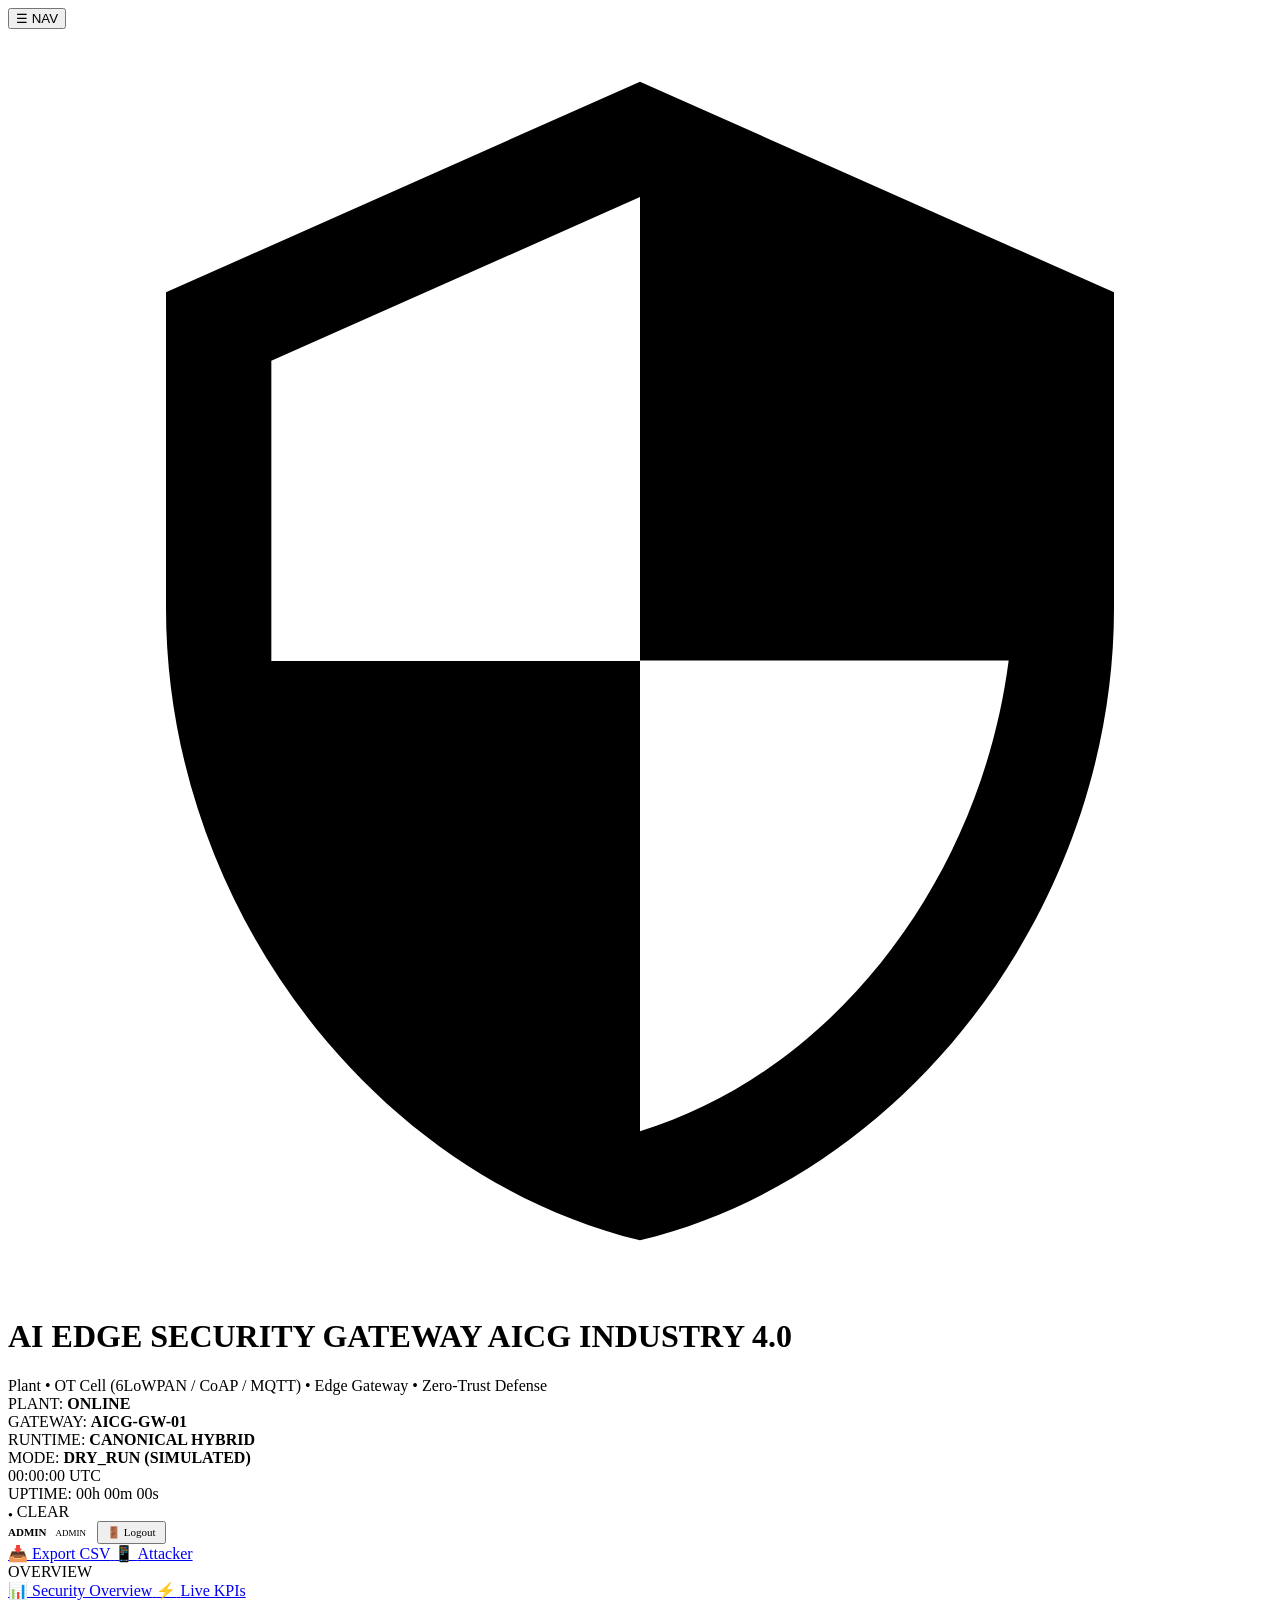
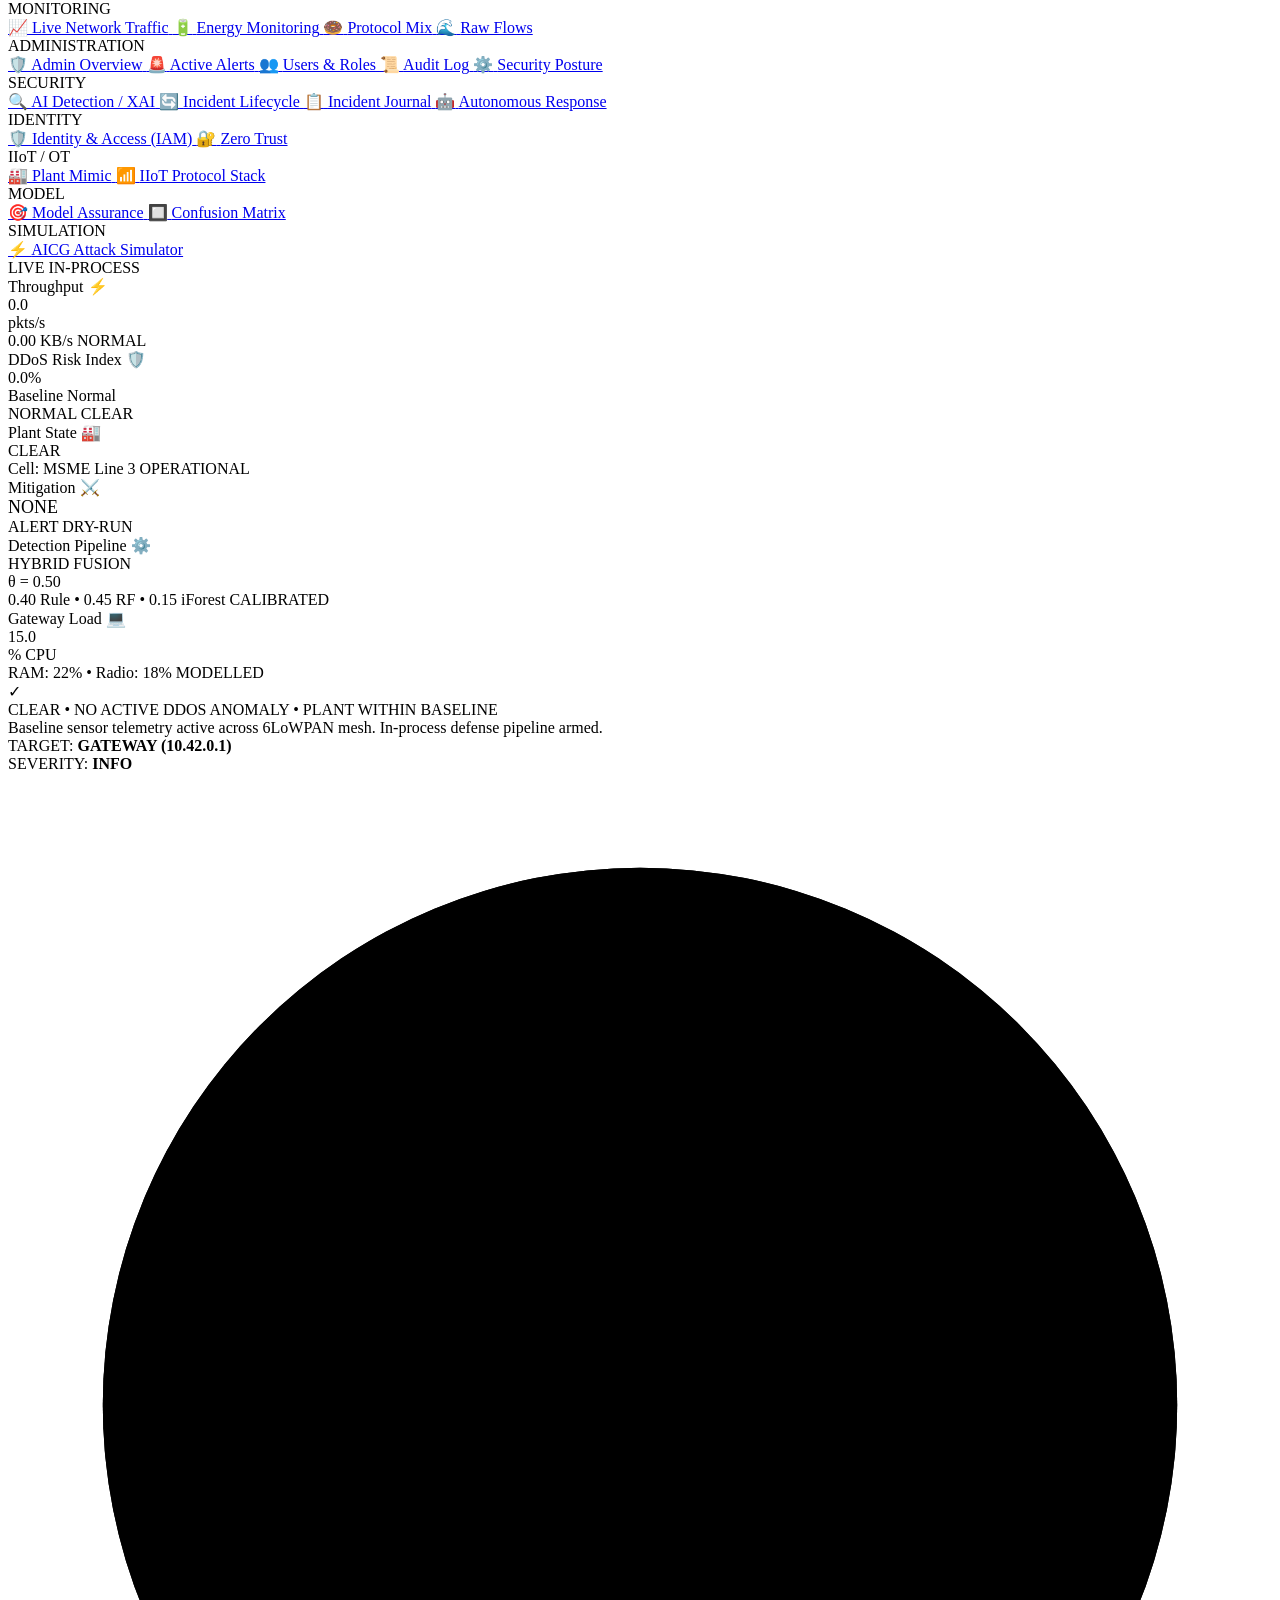
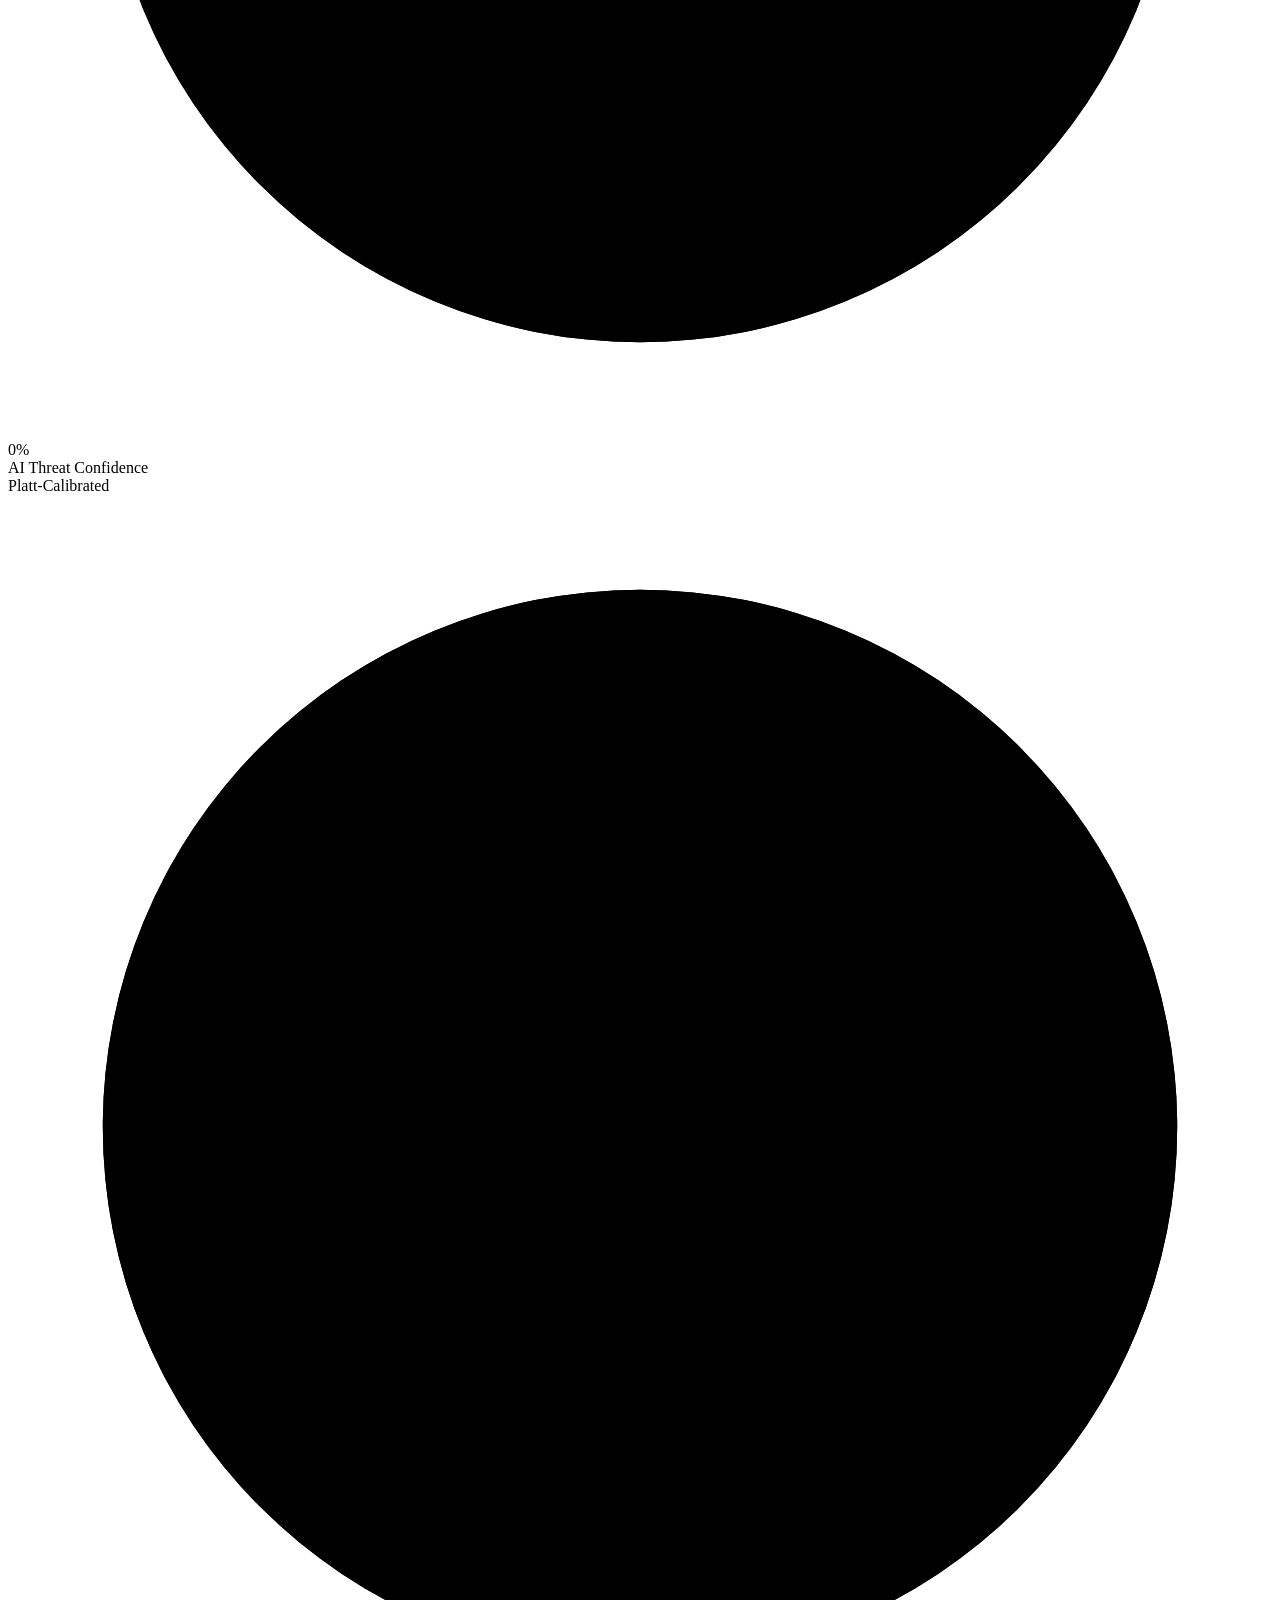
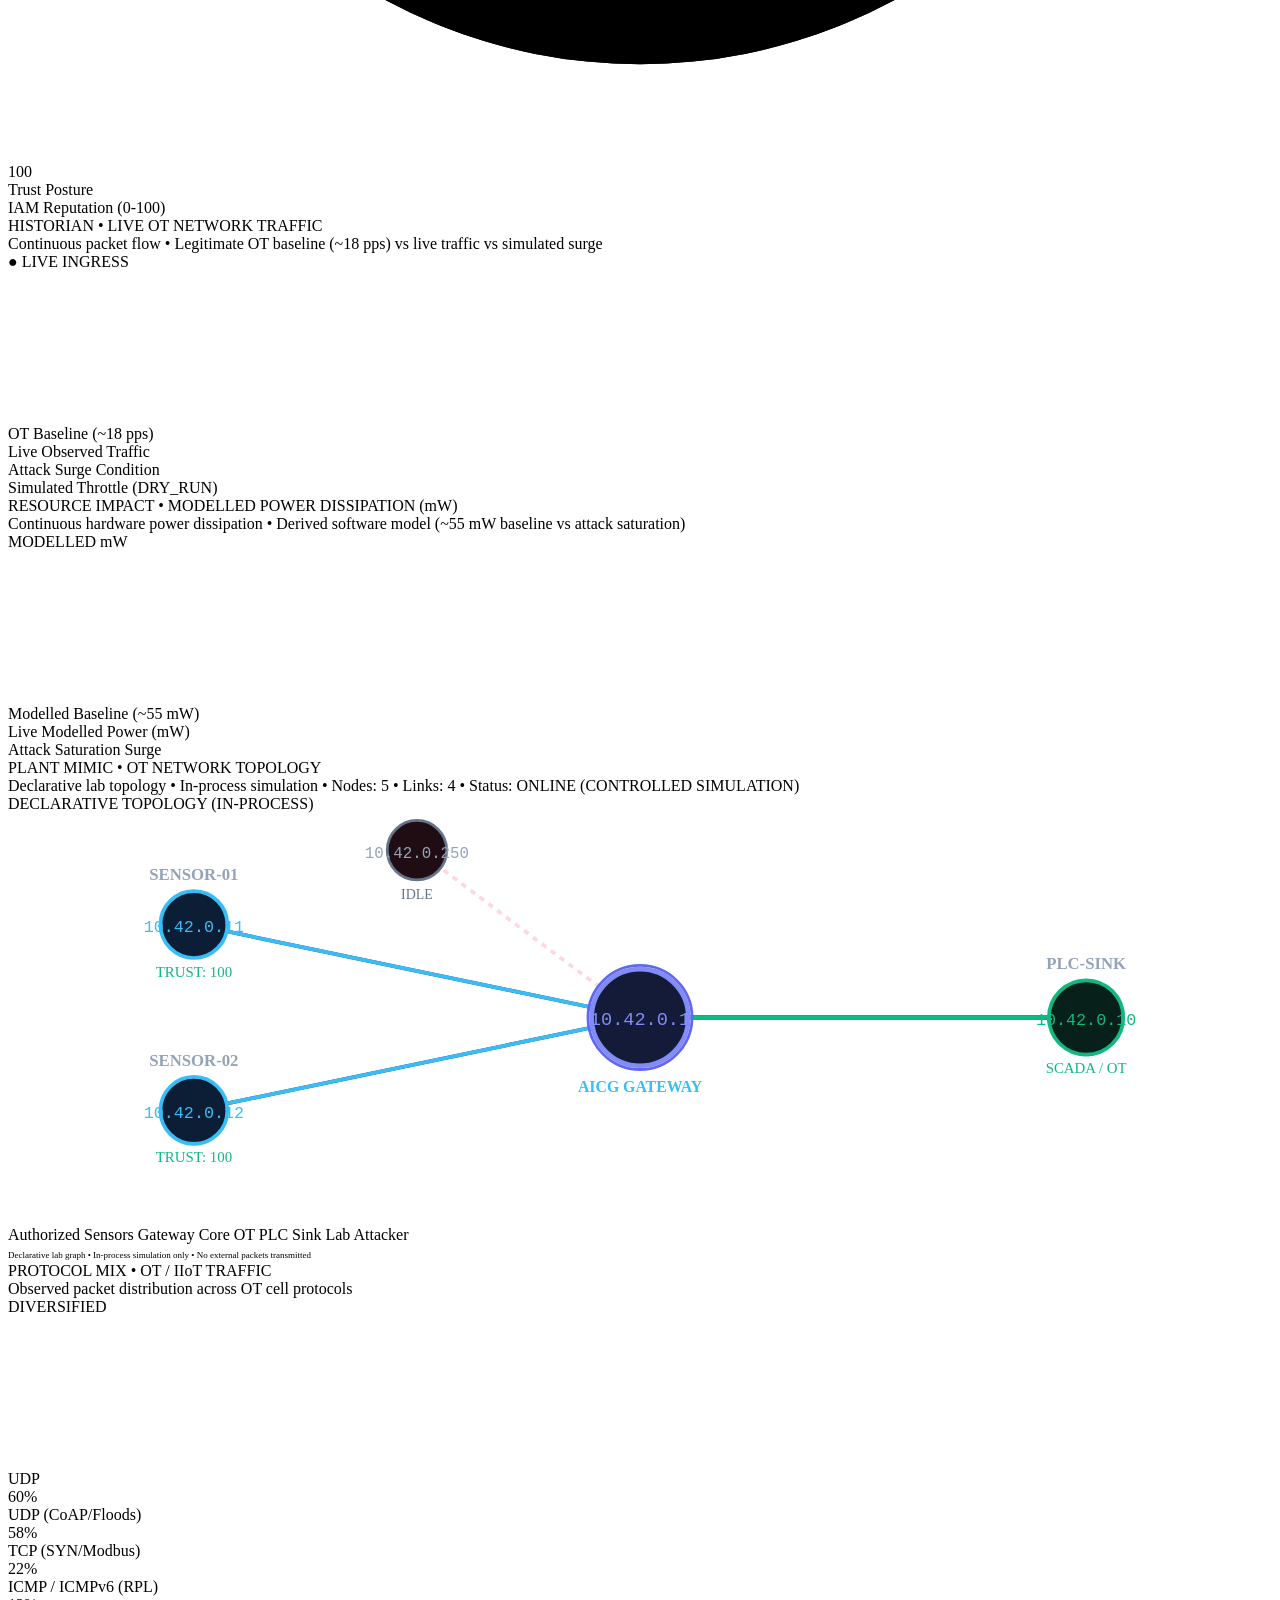
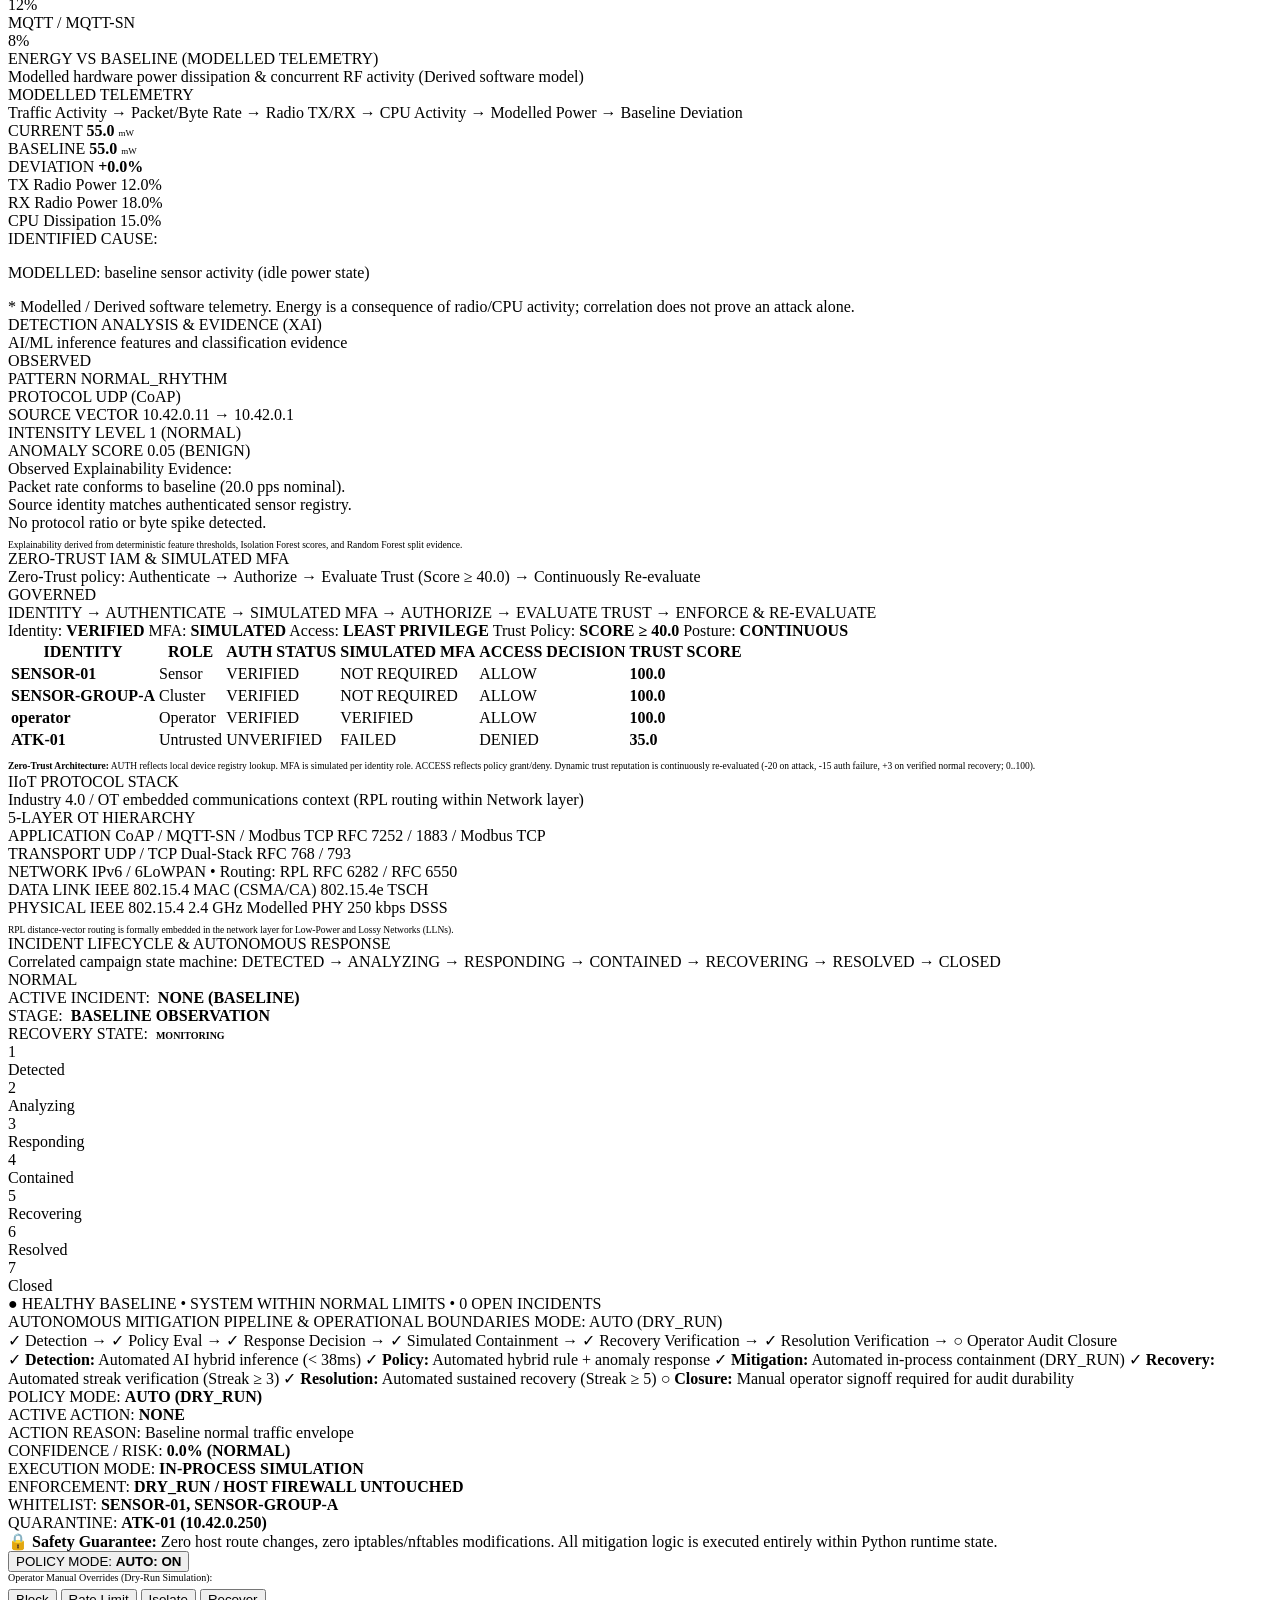
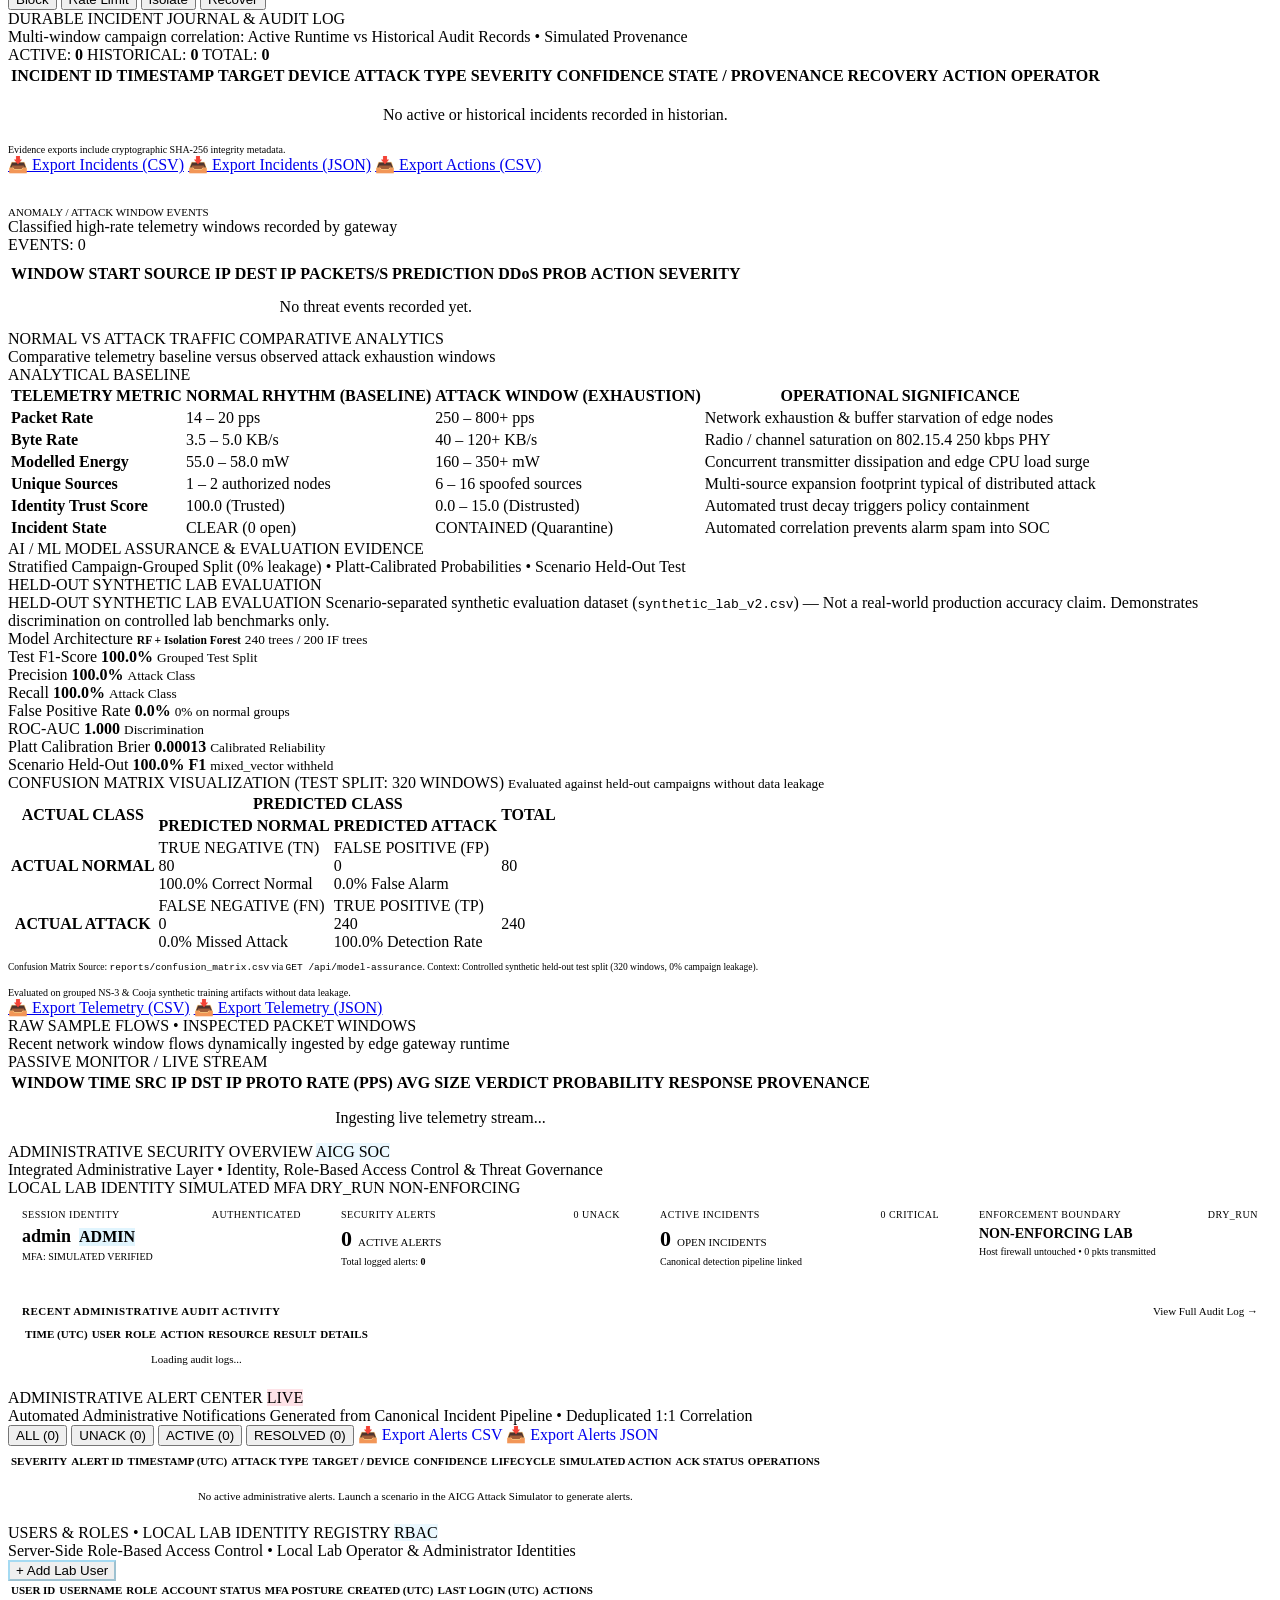
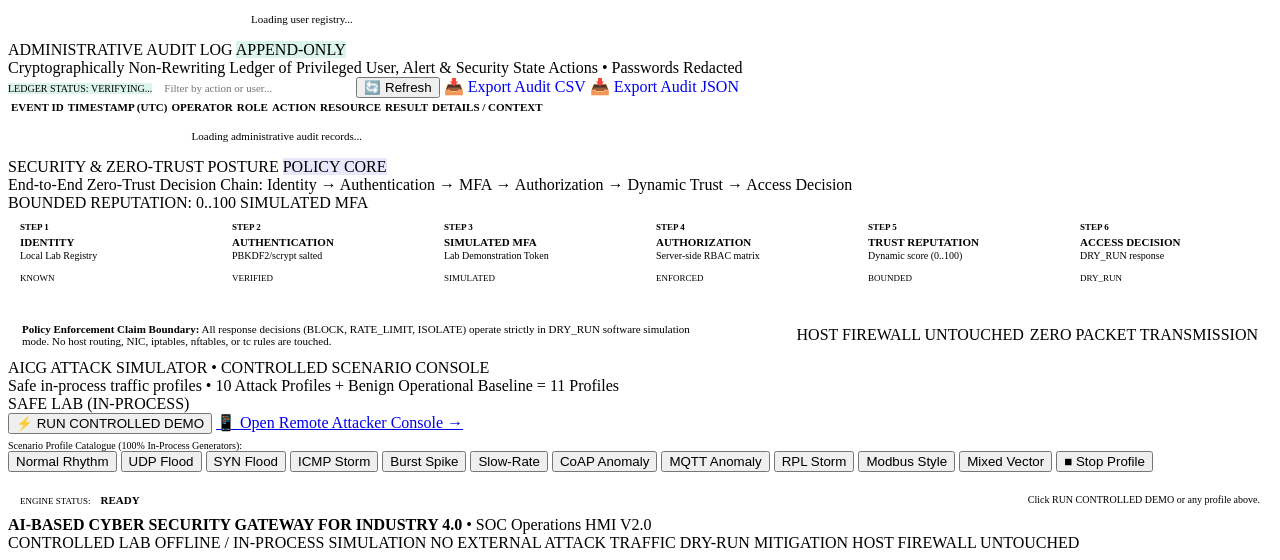
==== frontend/templates/index.html @ 00c5d7a6 "refactor(arch): complete backend and frontend directory reconstruction" ====
<!DOCTYPE html>
<html lang="en">
<head>
    <meta charset="UTF-8">
    <meta name="viewport" content="width=device-width, initial-scale=1.0">
    <title>AI EDGE SECURITY GATEWAY • AICG Industrial SOC &amp; OT Operations HMI</title>
    <link rel="stylesheet" href="/static/css/dashboard.css">
</head>
<body>

<div class="hmi-shell">

    <!-- ===================================================== -->
    <!-- TOP STICKY HEADER -->
    <!-- ===================================================== -->
    <header class="hmi-header">
        
        <div class="header-brand">
            <button class="btn-sidebar-toggle" id="sidebarToggle" type="button" onclick="toggleSidebar()" title="Toggle Navigation Sidebar">
                <span>☰</span>
                <span class="btn-toggle-label">NAV</span>
            </button>
            <div class="brand-shield">
                <svg viewBox="0 0 24 24">
                    <path d="M12 1L3 5v6c0 5.55 3.84 10.74 9 12 5.16-1.26 9-6.45 9-12V5l-9-4zm0 10.99h7c-.53 4.12-3.28 7.79-7 8.94V12H5V6.3l7-3.11v8.8z"/>
                </svg>
            </div>
            <div class="brand-info">
                <h1>
                    AI EDGE SECURITY GATEWAY
                    <span class="tag">AICG</span>
                    <span class="tag">INDUSTRY 4.0</span>
                </h1>
                <div class="brand-context">
                    Plant • OT Cell (6LoWPAN / CoAP / MQTT) • Edge Gateway • Zero-Trust Defense
                </div>
            </div>
        </div>

        <div class="header-center-badges">
            <div class="badge-item pulse-green">
                <span class="indicator-dot" id="statusDot"></span>
                <span>PLANT:</span>
                <strong id="systemStatus">ONLINE</strong>
            </div>
            <div class="badge-item neutral">
                <span>GATEWAY:</span>
                <strong>AICG-GW-01</strong>
            </div>
            <div class="badge-item neutral">
                <span>RUNTIME:</span>
                <strong>CANONICAL HYBRID</strong>
            </div>
            <div class="badge-item" style="border-color: rgba(56, 189, 248, 0.35); color: var(--cyan);">
                <span>MODE:</span>
                <strong>DRY_RUN (SIMULATED)</strong>
            </div>
        </div>

        <div class="header-actions">
            <div class="clock-widget">
                <div class="clock-time" id="liveClock">00:00:00 UTC</div>
                <div class="clock-uptime" id="liveUptime">UPTIME: 00h 00m 00s</div>
            </div>
            
            <div class="threat-state-pill clear" id="headerThreatPill">
                <span style="font-size: 8px;">●</span>
                <span id="threatStatus">CLEAR</span>
            </div>

            <div class="header-user-session" id="headerUserBadge">
                <span class="indicator-dot green" id="headerAuthDot"></span>
                <span id="headerUserLabel" style="font-family: var(--font-mono); font-size: 11px; font-weight: 700;">ADMIN</span>
                <span class="tag" id="headerRoleTag" style="font-size: 9px; padding: 1px 5px; border-color: rgba(56,189,248,0.4); color: var(--cyan);">ADMIN</span>
                <form action="/logout" method="POST" id="headerLogoutForm" style="display: inline; margin: 0; padding: 0;">
                    <button type="submit" class="btn-header-tool" id="headerLogoutBtn" title="Terminate Session" style="padding: 3px 8px; font-size: 11px; margin-left: 2px; font-family: inherit; line-height: inherit; cursor: pointer;">
                        🚪 <span>Logout</span>
                    </button>
                </form>
            </div>

            <a href="/api/export/telemetry.csv" download class="btn-header-tool" title="Quick CSV Export">
                📥 <span>Export CSV</span>
            </a>

            <a href="/attacker" target="_blank" class="btn-header-tool btn-header-remote" title="Open Dedicated AICG Attacker Console">
                📱 <span>Attacker</span>
            </a>
        </div>

    </header>

    <!-- Main Body Layout: Left Sidebar + Main Content Area -->
    <div class="hmi-body-layout" id="hmiBodyLayout">

        <!-- Left-Side Quick Navigation (Compact Rail by Default, Expandable Drawer) -->
        <aside class="hmi-sidebar" id="hmiSidebar" aria-label="Dashboard Navigation">

            <!-- OVERVIEW -->
            <div class="hmi-sidebar-group">
                <div class="hmi-sidebar-title">OVERVIEW</div>
                <a href="#sec-kpis" class="hmi-sidebar-link active" data-target="sec-kpis" title="Security Overview">
                    <span class="link-icon">📊</span>
                    <span class="link-text">Security Overview</span>
                </a>
                <a href="#sec-status-gauges" class="hmi-sidebar-link" data-target="sec-status-gauges" title="Live KPIs">
                    <span class="link-icon">⚡</span>
                    <span class="link-text">Live KPIs</span>
                </a>
            </div>

            <!-- MONITORING -->
            <div class="hmi-sidebar-group">
                <div class="hmi-sidebar-title">MONITORING</div>
                <a href="#sec-telemetry" class="hmi-sidebar-link" data-target="sec-telemetry" title="Live Network Traffic">
                    <span class="link-icon">📈</span>
                    <span class="link-text">Live Network Traffic</span>
                </a>
                <a href="#sec-telemetry" class="hmi-sidebar-link" data-target="sec-telemetry" title="Energy Monitoring">
                    <span class="link-icon">🔋</span>
                    <span class="link-text">Energy Monitoring</span>
                </a>
                <a href="#sec-topology" class="hmi-sidebar-link" data-target="sec-topology" title="Protocol Mix">
                    <span class="link-icon">🍩</span>
                    <span class="link-text">Protocol Mix</span>
                </a>
                <a href="#sec-flows" class="hmi-sidebar-link" data-target="sec-flows" title="Raw Flows">
                    <span class="link-icon">🌊</span>
                    <span class="link-text">Raw Flows</span>
                </a>
            </div>

            <!-- ADMINISTRATION -->
            <div class="hmi-sidebar-group">
                <div class="hmi-sidebar-title">ADMINISTRATION</div>
                <a href="#sec-admin-overview" id="nav-admin-overview" class="hmi-sidebar-link" data-target="sec-admin-overview" title="Administrative Overview">
                    <span class="link-icon">🛡️</span>
                    <span class="link-text">Admin Overview</span>
                </a>
                <a href="#sec-admin-alerts" id="nav-admin-alerts" class="hmi-sidebar-link" data-target="sec-admin-alerts" title="Active Alerts &amp; Alert Center">
                    <span class="link-icon">🚨</span>
                    <span class="link-text">Active Alerts</span>
                    <span class="badge-counter" id="sidebarAlertCounter" style="display: none; background: var(--red); color: white; font-size: 9px; padding: 1px 5px; border-radius: 8px; margin-left: 4px; font-weight: 700;">0</span>
                </a>
                <a href="#sec-admin-users" id="nav-admin-users" class="hmi-sidebar-link" data-target="sec-admin-users" title="Users &amp; Roles (Admin Only)">
                    <span class="link-icon">👥</span>
                    <span class="link-text">Users &amp; Roles</span>
                </a>
                <a href="#sec-admin-audit" id="nav-admin-audit" class="hmi-sidebar-link" data-target="sec-admin-audit" title="Administrative Audit Log">
                    <span class="link-icon">📜</span>
                    <span class="link-text">Audit Log</span>
                </a>
                <a href="#sec-admin-posture" id="nav-admin-posture" class="hmi-sidebar-link" data-target="sec-admin-posture" title="Security &amp; Zero Trust Posture">
                    <span class="link-icon">⚙️</span>
                    <span class="link-text">Security Posture</span>
                </a>
            </div>

            <!-- SECURITY -->
            <div class="hmi-sidebar-group">
                <div class="hmi-sidebar-title">SECURITY</div>
                <a href="#sec-xai" class="hmi-sidebar-link" data-target="sec-xai" title="AI Detection / XAI">
                    <span class="link-icon">🔍</span>
                    <span class="link-text">AI Detection / XAI</span>
                </a>
                <a href="#sec-lifecycle" class="hmi-sidebar-link" data-target="sec-lifecycle" title="Incident Lifecycle">
                    <span class="link-icon">🔄</span>
                    <span class="link-text">Incident Lifecycle</span>
                </a>
                <a href="#sec-incidents" class="hmi-sidebar-link" data-target="sec-incidents" title="Incident Journal">
                    <span class="link-icon">📋</span>
                    <span class="link-text">Incident Journal</span>
                </a>
                <a href="#sec-lifecycle" class="hmi-sidebar-link" data-target="sec-lifecycle" title="Autonomous Response">
                    <span class="link-icon">🤖</span>
                    <span class="link-text">Autonomous Response</span>
                </a>
            </div>

            <!-- IDENTITY -->
            <div class="hmi-sidebar-group">
                <div class="hmi-sidebar-title">IDENTITY</div>
                <a href="#sec-iam" class="hmi-sidebar-link" data-target="sec-iam" title="Identity &amp; Access (IAM)">
                    <span class="link-icon">🛡️</span>
                    <span class="link-text">Identity &amp; Access (IAM)</span>
                </a>
                <a href="#sec-iam" class="hmi-sidebar-link" data-target="sec-iam" title="Zero Trust">
                    <span class="link-icon">🔐</span>
                    <span class="link-text">Zero Trust</span>
                </a>
            </div>

            <!-- IIoT / OT -->
            <div class="hmi-sidebar-group">
                <div class="hmi-sidebar-title">IIoT / OT</div>
                <a href="#sec-topology" class="hmi-sidebar-link" data-target="sec-topology" title="Plant Mimic">
                    <span class="link-icon">🏭</span>
                    <span class="link-text">Plant Mimic</span>
                </a>
                <a href="#sec-iam" class="hmi-sidebar-link" data-target="sec-iam" title="IIoT Protocol Stack">
                    <span class="link-icon">📶</span>
                    <span class="link-text">IIoT Protocol Stack</span>
                </a>
            </div>

            <!-- MODEL -->
            <div class="hmi-sidebar-group">
                <div class="hmi-sidebar-title">MODEL</div>
                <a href="#sec-assurance" class="hmi-sidebar-link" data-target="sec-assurance" title="Model Assurance">
                    <span class="link-icon">🎯</span>
                    <span class="link-text">Model Assurance</span>
                </a>
                <a href="#sec-assurance" class="hmi-sidebar-link" data-target="sec-assurance" title="Confusion Matrix">
                    <span class="link-icon">🔲</span>
                    <span class="link-text">Confusion Matrix</span>
                </a>
            </div>

            <!-- SIMULATION -->
            <div class="hmi-sidebar-group">
                <div class="hmi-sidebar-title">SIMULATION</div>
                <a href="#sec-controls" class="hmi-sidebar-link highlight" data-target="sec-controls" title="AICG Attack Simulator">
                    <span class="link-icon">⚡</span>
                    <span class="link-text">AICG Attack Simulator</span>
                </a>
            </div>

            <!-- Sidebar Footer Status -->
            <div class="hmi-sidebar-footer">
                <div class="sidebar-status-tag" title="Gateway Status: Live in-process">
                    <span class="dot-small green"></span>
                    <span class="link-text">LIVE IN-PROCESS</span>
                </div>
            </div>
        </aside>

        <!-- Backdrop for expanded drawer -->
        <div class="sidebar-backdrop" id="sidebarBackdrop" onclick="collapseSidebar()" aria-hidden="true"></div>

        <!-- Main Content Area -->
        <main class="hmi-main-area" id="hmiMainArea">


    <!-- ===================================================== -->
    <!-- 1. TOP KPI STRIP (6 CARDS) -->
    <!-- ===================================================== -->
    <section class="kpi-strip" id="sec-kpis">

        <!-- Card 1: Throughput -->
        <div class="kpi-card">
            <div class="kpi-header">
                <span>Throughput</span>
                <span class="kpi-icon">⚡</span>
            </div>
            <div class="kpi-body">
                <div class="kpi-value" id="packetRate">0.0</div>
                <div class="kpi-unit">pkts/s</div>
            </div>
            <div class="kpi-footer">
                <span class="kpi-subtext"><span id="throughput">0.00</span> KB/s</span>
                <span class="kpi-status-tag tag-blue" id="rateStatusTag">NORMAL</span>
            </div>
        </div>

        <!-- Card 2: Risk Index -->
        <div class="kpi-card" id="kpiCardRisk">
            <div class="kpi-header">
                <span>DDoS Risk Index</span>
                <span class="kpi-icon">🛡️</span>
            </div>
            <div class="kpi-body">
                <div class="kpi-value" id="ddosProbability">0.0%</div>
                <div class="kpi-unit" id="threatMeta">Baseline Normal</div>
            </div>
            <div class="kpi-footer">
                <span class="kpi-subtext" id="classification">NORMAL</span>
                <span class="kpi-status-tag tag-green" id="kpiRiskTag">CLEAR</span>
            </div>
        </div>

        <!-- Card 3: Plant State -->
        <div class="kpi-card" id="kpiCardPlant">
            <div class="kpi-header">
                <span>Plant State</span>
                <span class="kpi-icon">🏭</span>
            </div>
            <div class="kpi-body">
                <div class="kpi-value" id="plantStateVal" style="color: var(--green);">CLEAR</div>
            </div>
            <div class="kpi-footer">
                <span class="kpi-subtext">Cell: MSME Line 3</span>
                <span class="kpi-status-tag tag-green">OPERATIONAL</span>
            </div>
        </div>

        <!-- Card 4: Mitigation State -->
        <div class="kpi-card">
            <div class="kpi-header">
                <span>Mitigation</span>
                <span class="kpi-icon">⚔️</span>
            </div>
            <div class="kpi-body">
                <div class="kpi-value" id="mitigationAction" style="font-size: 18px;">NONE</div>
            </div>
            <div class="kpi-footer">
                <span class="kpi-subtext" id="securityAction">ALERT</span>
                <span class="kpi-status-tag tag-amber" id="mitigationModeTag">DRY-RUN</span>
            </div>
        </div>

        <!-- Card 5: Detection Pipeline Configuration -->
        <div class="kpi-card" id="kpiCardPipeline">
            <div class="kpi-header">
                <span>Detection Pipeline</span>
                <span class="kpi-icon">⚙️</span>
            </div>
            <div class="kpi-body">
                <div class="kpi-value" id="pipelineFusionVal" style="font-size: 16px;">HYBRID FUSION</div>
                <div class="kpi-unit" id="pipelineThresholdVal">θ = 0.50</div>
            </div>
            <div class="kpi-footer">
                <span class="kpi-subtext" id="pipelineWeightsVal">0.40 Rule • 0.45 RF • 0.15 iForest</span>
                <span class="kpi-status-tag tag-blue" id="pipelineStatusTag">CALIBRATED</span>
            </div>
        </div>

        <!-- Card 6: Gateway Load -->
        <div class="kpi-card">
            <div class="kpi-header">
                <span>Gateway Load</span>
                <span class="kpi-icon">💻</span>
            </div>
            <div class="kpi-body">
                <div class="kpi-value" id="gatewayCpuVal">15.0</div>
                <div class="kpi-unit">% CPU</div>
            </div>
            <div class="kpi-footer">
                <span class="kpi-subtext">RAM: <span id="gatewayRamVal">22</span>% • Radio: <span id="gatewayRadioVal">18</span>%</span>
                <span class="kpi-status-tag tag-blue">MODELLED</span>
            </div>
        </div>

    </section>


    <!-- ===================================================== -->
    <!-- 2. SECURITY STATUS BANNER & CIRCULAR PERCENTAGE GAUGES -->
    <!-- ===================================================== -->
    <section class="status-gauges-row" id="sec-status-gauges">

        <!-- Wide Security Status Banner -->
        <div class="security-status-banner" id="securityStatusBanner">
            <div class="banner-left">
                <div class="banner-icon-badge" id="bannerIconBadge">✓</div>
                <div class="banner-headlines">
                    <div class="banner-headline" id="bannerHeadline">
                        CLEAR • NO ACTIVE DDOS ANOMALY • PLANT WITHIN BASELINE
                    </div>
                    <div class="banner-detail" id="bannerDetail">
                        Baseline sensor telemetry active across 6LoWPAN mesh. In-process defense pipeline armed.
                    </div>
                </div>
            </div>
            <div class="banner-meta">
                <div>TARGET: <strong id="bannerTarget">GATEWAY (10.42.0.1)</strong></div>
                <div>SEVERITY: <strong id="severity">INFO</strong></div>
            </div>
        </div>

        <!-- Circular Percentage Gauges -->
        <div class="gauges-container">
            
            <!-- Gauge 1: AI Threat Confidence -->
            <div class="gauge-item">
                <div class="gauge-svg-wrap">
                    <svg class="gauge-svg" viewBox="0 0 80 80">
                        <circle class="gauge-bg" cx="40" cy="40" r="34" />
                        <circle class="gauge-progress gauge-threat-progress" id="aiThreatGaugeCircle" cx="40" cy="40" r="34"
                                stroke-dasharray="213.6" stroke-dashoffset="213.6" />
                    </svg>
                    <div class="gauge-center-text" id="aiThreatGaugeText">0%</div>
                </div>
                <div class="gauge-label">AI Threat Confidence</div>
                <div class="gauge-sublabel">Platt-Calibrated</div>
            </div>

            <!-- Gauge 2: Security / Trust Posture -->
            <div class="gauge-item">
                <div class="gauge-svg-wrap">
                    <svg class="gauge-svg" viewBox="0 0 80 80">
                        <circle class="gauge-bg" cx="40" cy="40" r="34" />
                        <circle class="gauge-progress gauge-trust-progress" id="trustGaugeCircle" cx="40" cy="40" r="34"
                                stroke-dasharray="213.6" stroke-dashoffset="0" />
                    </svg>
                    <div class="gauge-center-text" id="trustGaugeText">100</div>
                </div>
                <div class="gauge-label">Trust Posture</div>
                <div class="gauge-sublabel">IAM Reputation (0-100)</div>
            </div>

        </div>

    </section>


    <!-- ===================================================== -->
    <!-- 3. PRIMARY ANALYTICS: EXACTLY TWO PRIMARY TIME-SERIES CHARTS -->
    <!-- ===================================================== -->
    <section class="primary-charts-grid" id="sec-telemetry">

        <!-- Primary Chart #1: Live Network Traffic / Packets Per Second -->
        <div class="panel">
            <div class="panel-header">
                <div class="panel-title-group">
                    <div class="panel-title">
                        <span>HISTORIAN • LIVE OT NETWORK TRAFFIC</span>
                    </div>
                    <div class="panel-subtitle">
                        Continuous packet flow • Legitimate OT baseline (~18 pps) vs live traffic vs simulated surge
                    </div>
                </div>
                <div class="panel-actions">
                    <span class="panel-badge" style="color: var(--green); border-color: rgba(16,185,129,0.3);">● LIVE INGRESS</span>
                </div>
            </div>

            <div class="chart-stage">
                <canvas id="trafficChart"></canvas>
            </div>

            <div class="chart-legend-custom">
                <div class="legend-item">
                    <span class="legend-color-box" style="background: #10b981; height: 2px; border-top: 2px dashed #10b981;"></span>
                    <span>OT Baseline (~18 pps)</span>
                </div>
                <div class="legend-item">
                    <span class="legend-color-box" style="background: #38bdf8;"></span>
                    <span>Live Observed Traffic</span>
                </div>
                <div class="legend-item">
                    <span class="legend-color-box" style="background: #f43f5e;"></span>
                    <span>Attack Surge Condition</span>
                </div>
                <div class="legend-item">
                    <span class="legend-color-box" style="background: #f59e0b; height: 2px; border-top: 2px dashed #f59e0b;"></span>
                    <span>Simulated Throttle (DRY_RUN)</span>
                </div>
            </div>
        </div>

        <!-- Primary Chart #2: Resource Impact / Modelled Energy Dissipation (mW) -->
        <div class="panel">
            <div class="panel-header">
                <div class="panel-title-group">
                    <div class="panel-title">
                        <span>RESOURCE IMPACT • MODELLED POWER DISSIPATION (mW)</span>
                    </div>
                    <div class="panel-subtitle">
                        Continuous hardware power dissipation • Derived software model (~55 mW baseline vs attack saturation)
                    </div>
                </div>
                <div class="panel-actions">
                    <span class="panel-badge" style="color: var(--cyan); border-color: rgba(56,189,248,0.3);">MODELLED mW</span>
                </div>
            </div>

            <div class="chart-stage">
                <canvas id="energyChart"></canvas>
            </div>

            <div class="chart-legend-custom">
                <div class="legend-item">
                    <span class="legend-color-box" style="background: #10b981; height: 2px; border-top: 2px dashed #10b981;"></span>
                    <span>Modelled Baseline (~55 mW)</span>
                </div>
                <div class="legend-item">
                    <span class="legend-color-box" style="background: #f59e0b;"></span>
                    <span>Live Modelled Power (mW)</span>
                </div>
                <div class="legend-item">
                    <span class="legend-color-box" style="background: #f43f5e;"></span>
                    <span>Attack Saturation Surge</span>
                </div>
            </div>

            <!-- Hidden compatibility canvas for threatChart if referenced -->
            <canvas id="threatChart" style="display:none;"></canvas>
        </div>

    </section>


    <!-- ===================================================== -->
    <!-- 4. TOPOLOGY (PLANT MIMIC) & PROTOCOL MIX (DONUT) -->
    <!-- ===================================================== -->
    <section class="topology-protocol-grid" id="sec-topology">

        <!-- Left: Plant Mimic / OT Topology -->
        <div class="panel">
            <div class="panel-header">
                <div class="panel-title-group">
                    <div class="panel-title">
                        <span>PLANT MIMIC • OT NETWORK TOPOLOGY</span>
                    </div>
                    <div class="panel-subtitle">
                        Declarative lab topology • In-process simulation • Nodes: <span id="topologyDeviceCount">5</span> • Links: <span id="topologyLinkCount">4</span> • Status: <span id="topologyStatus">ONLINE</span> (<span id="topologyEnvironment">CONTROLLED SIMULATION</span>)
                    </div>
                </div>
                <div class="panel-badge">DECLARATIVE TOPOLOGY (IN-PROCESS)</div>
            </div>

            <!-- Plant Mimic SVG Visualizer -->
            <div class="mimic-canvas-wrap" id="mimicContainer">
                <svg class="mimic-svg" id="plantMimicSvg" viewBox="0 0 680 220">
                    <defs>
                        <linearGradient id="linkGradNormal" x1="0%" y1="0%" x2="100%" y2="0%">
                            <stop offset="0%" stop-color="#38bdf8" stop-opacity="0.6"/>
                            <stop offset="100%" stop-color="#10b981" stop-opacity="0.8"/>
                        </linearGradient>
                        <linearGradient id="linkGradAttack" x1="0%" y1="0%" x2="100%" y2="0%">
                            <stop offset="0%" stop-color="#f43f5e" stop-opacity="0.9"/>
                            <stop offset="100%" stop-color="#e11d48" stop-opacity="0.4"/>
                        </linearGradient>
                    </defs>

                    <!-- Communication Flow Links -->
                    <g id="mimicLinks">
                        <!-- SENSOR-01 -> GATEWAY -->
                        <line x1="100" y1="60" x2="340" y2="110" stroke="#1e3a5f" stroke-width="2"/>
                        <line id="linkSensor1" x1="100" y1="60" x2="340" y2="110" stroke="#38bdf8" stroke-width="2" class="flow-packet-anim"/>

                        <!-- SENSOR-02 -> GATEWAY -->
                        <line x1="100" y1="160" x2="340" y2="110" stroke="#1e3a5f" stroke-width="2"/>
                        <line id="linkSensor2" x1="100" y1="160" x2="340" y2="110" stroke="#38bdf8" stroke-width="2" class="flow-packet-anim"/>

                        <!-- GATEWAY -> PLC-SINK -->
                        <line x1="340" y1="110" x2="580" y2="110" stroke="#1e3a5f" stroke-width="2.5"/>
                        <line id="linkGatewayPlc" x1="340" y1="110" x2="580" y2="110" stroke="#10b981" stroke-width="2.5" class="flow-packet-anim"/>

                        <!-- ATK-01 -> GATEWAY (Active during attack) -->
                        <line id="linkAttackBack" x1="220" y1="20" x2="340" y2="110" stroke="rgba(244,63,94,0.2)" stroke-width="2" stroke-dasharray="3,3"/>
                        <line id="linkAttack" x1="220" y1="20" x2="340" y2="110" stroke="#f43f5e" stroke-width="3" class="flow-packet-anim" style="display: none;"/>
                    </g>

                    <!-- Network Nodes -->
                    <g id="mimicNodes">
                        <!-- Node: SENSOR-01 -->
                        <g class="mimic-node" transform="translate(100, 60)">
                            <circle r="18" fill="#0c1d36" stroke="#38bdf8" stroke-width="2"/>
                            <text y="-24" text-anchor="middle" fill="#94a3b8" font-size="9" font-weight="700">SENSOR-01</text>
                            <text y="4" text-anchor="middle" fill="#38bdf8" font-size="9" font-family="monospace">10.42.0.11</text>
                            <text y="28" text-anchor="middle" fill="#10b981" font-size="8">TRUST: 100</text>
                        </g>

                        <!-- Node: SENSOR-02 -->
                        <g class="mimic-node" transform="translate(100, 160)">
                            <circle r="18" fill="#0c1d36" stroke="#38bdf8" stroke-width="2"/>
                            <text y="-24" text-anchor="middle" fill="#94a3b8" font-size="9" font-weight="700">SENSOR-02</text>
                            <text y="4" text-anchor="middle" fill="#38bdf8" font-size="9" font-family="monospace">10.42.0.12</text>
                            <text y="28" text-anchor="middle" fill="#10b981" font-size="8">TRUST: 100</text>
                        </g>

                        <!-- Central Node: EDGE GATEWAY -->
                        <g class="mimic-node" transform="translate(340, 110)">
                            <circle id="gatewayPulseRing" r="28" fill="none" stroke="#6366f1" stroke-width="1.5" class="node-pulse-ring"/>
                            <circle r="26" fill="#131b38" stroke="#818cf8" stroke-width="2.5"/>
                            <text y="-34" text-anchor="middle" fill="#fff" font-size="11" font-weight="800">EDGE-GW-01</text>
                            <text y="4" text-anchor="middle" fill="#818cf8" font-size="10" font-family="monospace">10.42.0.1</text>
                            <text y="40" text-anchor="middle" fill="#38bdf8" font-size="8.5" font-weight="700">AICG GATEWAY</text>
                        </g>

                        <!-- Node: PLC SINK / SCADA -->
                        <g class="mimic-node" transform="translate(580, 110)">
                            <circle r="20" fill="#08201a" stroke="#10b981" stroke-width="2"/>
                            <text y="-26" text-anchor="middle" fill="#94a3b8" font-size="9" font-weight="700">PLC-SINK</text>
                            <text y="4" text-anchor="middle" fill="#10b981" font-size="9" font-family="monospace">10.42.0.10</text>
                            <text y="30" text-anchor="middle" fill="#10b981" font-size="8">SCADA / OT</text>
                        </g>

                        <!-- Node: ATK-01 (Controlled Attacker) -->
                        <g class="mimic-node" id="nodeAttacker" transform="translate(220, 20)">
                            <circle id="atkCircle" r="16" fill="#200d14" stroke="#64748b" stroke-width="1.5"/>
                            <text y="-22" text-anchor="middle" fill="#f43f5e" font-size="9" font-weight="800">ATK-01 (LAB)</text>
                            <text y="4" text-anchor="middle" fill="#94a3b8" font-size="8.5" font-family="monospace">10.42.0.250</text>
                            <text id="atkStatusText" y="26" text-anchor="middle" fill="#64748b" font-size="7.5">IDLE</text>
                        </g>
                    </g>
                </svg>
            </div>

            <div class="mimic-legend">
                <div class="mimic-legend-items">
                    <span class="node-indicator"><span class="node-dot dot-sensor"></span> Authorized Sensors</span>
                    <span class="node-indicator"><span class="node-dot dot-gateway"></span> Gateway Core</span>
                    <span class="node-indicator"><span class="node-dot dot-plc"></span> OT PLC Sink</span>
                    <span class="node-indicator"><span class="node-dot dot-atk"></span> Lab Attacker</span>
                </div>
                <span id="topologyLinkSummary" style="font-size: 9px; color: var(--cyan);">Declarative lab graph • In-process simulation only • No external packets transmitted</span>
            </div>

            <!-- Hidden compatibility containers -->
            <div style="display:none;" id="topologySensors"></div>
            <div style="display:none;" id="topologyGateway"></div>
            <div style="display:none;" id="topologyServer"></div>
            <div style="display:none;" id="topologyAttackNode"></div>
        </div>

        <!-- Right: Protocol Mix Circular / Donut Chart -->
        <div class="panel">
            <div class="panel-header">
                <div class="panel-title-group">
                    <div class="panel-title">
                        <span>PROTOCOL MIX • OT / IIoT TRAFFIC</span>
                    </div>
                    <div class="panel-subtitle">
                        Observed packet distribution across OT cell protocols
                    </div>
                </div>
                <div class="panel-badge">DIVERSIFIED</div>
            </div>

            <div class="donut-stage-wrap">
                <div class="donut-chart-box">
                    <canvas id="protocolDonutChart"></canvas>
                    <div class="donut-center-label">
                        <div class="donut-center-val" id="donutPrimaryProto">UDP</div>
                        <div class="donut-center-sub" id="donutPrimaryPct">60%</div>
                    </div>
                </div>

                <div class="protocol-pills-list" id="protocolPillsList">
                    <div class="proto-pill">
                        <div class="proto-pill-left">
                            <span class="proto-color-indicator" style="background: #38bdf8;"></span>
                            <span>UDP (CoAP/Floods)</span>
                        </div>
                        <div class="proto-pill-right" id="protoCountUDP">58%</div>
                    </div>
                    <div class="proto-pill">
                        <div class="proto-pill-left">
                            <span class="proto-color-indicator" style="background: #818cf8;"></span>
                            <span>TCP (SYN/Modbus)</span>
                        </div>
                        <div class="proto-pill-right" id="protoCountTCP">22%</div>
                    </div>
                    <div class="proto-pill">
                        <div class="proto-pill-left">
                            <span class="proto-color-indicator" style="background: #f43f5e;"></span>
                            <span>ICMP / ICMPv6 (RPL)</span>
                        </div>
                        <div class="proto-pill-right" id="protoCountICMP">12%</div>
                    </div>
                    <div class="proto-pill">
                        <div class="proto-pill-left">
                            <span class="proto-color-indicator" style="background: #10b981;"></span>
                            <span>MQTT / MQTT-SN</span>
                        </div>
                        <div class="proto-pill-right" id="protoCountMQTT">8%</div>
                    </div>
                </div>
            </div>
        </div>

    </section>


    <!-- ===================================================== -->
    <!-- 5. ENERGY VS BASELINE + DETECTION EVIDENCE (XAI) -->
    <!-- ===================================================== -->
    <section class="two-col-grid" id="sec-energy">

        <!-- Column 1: Energy vs Baseline (Cause) -->
        <div class="panel" id="energy-context-section">
            <div class="panel-header">
                <div class="panel-title-group">
                    <div class="panel-title">
                        <span>ENERGY VS BASELINE (MODELLED TELEMETRY)</span>
                    </div>
                    <div class="panel-subtitle">
                        Modelled hardware power dissipation &amp; concurrent RF activity (Derived software model)
                    </div>
                </div>
                <div class="panel-badge">MODELLED TELEMETRY</div>
            </div>

            <div class="causal-chain-bar">
                <span class="chain-node">Traffic Activity</span>
                <span class="chain-arrow">→</span>
                <span class="chain-node">Packet/Byte Rate</span>
                <span class="chain-arrow">→</span>
                <span class="chain-node">Radio TX/RX</span>
                <span class="chain-arrow">→</span>
                <span class="chain-node">CPU Activity</span>
                <span class="chain-arrow">→</span>
                <span class="chain-node">Modelled Power</span>
                <span class="chain-arrow">→</span>
                <span class="chain-node">Baseline Deviation</span>
            </div>

            <div class="energy-meters-stack">
                <div class="energy-headline-row">
                    <div class="energy-stat">
                        <span>CURRENT</span>
                        <strong id="energyRate">55.0</strong> <small style="font-size: 9px; color: var(--text-muted);">mW</small>
                    </div>
                    <div class="energy-stat">
                        <span>BASELINE</span>
                        <strong id="energyBaseline">55.0</strong> <small style="font-size: 9px; color: var(--text-muted);">mW</small>
                    </div>
                    <div class="energy-stat deviation" id="energyDevStat">
                        <span>DEVIATION</span>
                        <strong id="energyDeviation">+0.0%</strong>
                    </div>
                </div>

                <div class="energy-bar-group">
                    <div class="bar-header">
                        <span>TX Radio Power</span>
                        <span id="energyTxVal">12.0%</span>
                    </div>
                    <div class="bar-track">
                        <div class="bar-fill tx" id="barEnergyTx" style="width: 12%;"></div>
                    </div>
                </div>

                <div class="energy-bar-group">
                    <div class="bar-header">
                        <span>RX Radio Power</span>
                        <span id="energyRxVal">18.0%</span>
                    </div>
                    <div class="bar-track">
                        <div class="bar-fill rx" id="barEnergyRx" style="width: 18%;"></div>
                    </div>
                </div>

                <div class="energy-bar-group">
                    <div class="bar-header">
                        <span>CPU Dissipation</span>
                        <span id="energyCpuVal">15.0%</span>
                    </div>
                    <div class="bar-track">
                        <div class="bar-fill cpu" id="barEnergyCpu" style="width: 15%;"></div>
                    </div>
                </div>

                <div class="energy-cause-box">
                    <span>IDENTIFIED CAUSE:</span>
                    <p id="energyCause">MODELLED: baseline sensor activity (idle power state)</p>
                </div>

                <div class="energy-disclaimer">
                    * Modelled / Derived software telemetry. Energy is a consequence of radio/CPU activity; correlation does not prove an attack alone.
                </div>
            </div>

            <!-- Hidden compatibility tags -->
            <div style="display:none;" id="energyConsumed"></div>
            <div style="display:none;" id="energyTable"></div>
        </div>

        <!-- Column 2: Detection Analysis & Evidence (XAI) -->
        <div class="panel" id="explainability-section">
            <div class="panel-header">
                <div class="panel-title-group">
                    <div class="panel-title">
                        <span>DETECTION ANALYSIS &amp; EVIDENCE (XAI)</span>
                    </div>
                    <div class="panel-subtitle">
                        AI/ML inference features and classification evidence
                    </div>
                </div>
                <div class="panel-badge" id="explainabilityStatus">OBSERVED</div>
            </div>

            <div class="detection-details-table">
                <div class="detail-row">
                    <span class="detail-label">PATTERN</span>
                    <span class="detail-val" id="detPatternVal">NORMAL_RHYTHM</span>
                </div>
                <div class="detail-row">
                    <span class="detail-label">PROTOCOL</span>
                    <span class="detail-val" id="detProtocolVal">UDP (CoAP)</span>
                </div>
                <div class="detail-row">
                    <span class="detail-label">SOURCE VECTOR</span>
                    <span class="detail-val" id="detSourceVal">10.42.0.11 → 10.42.0.1</span>
                </div>
                <div class="detail-row">
                    <span class="detail-label">INTENSITY</span>
                    <span class="detail-val" id="detIntensityVal">LEVEL 1 (NORMAL)</span>
                </div>
                <div class="detail-row">
                    <span class="detail-label">ANOMALY SCORE</span>
                    <span class="detail-val safe" id="detAnomalyScore">0.05 (BENIGN)</span>
                </div>

                <div class="evidence-list-box">
                    <div class="evidence-list-title">Observed Explainability Evidence:</div>
                    <div id="evidenceItemsContainer">
                        <div class="evidence-item">Packet rate conforms to baseline (20.0 pps nominal).</div>
                        <div class="evidence-item">Source identity matches authenticated sensor registry.</div>
                        <div class="evidence-item">No protocol ratio or byte spike detected.</div>
                    </div>
                </div>
            </div>

            <div style="margin-top: 8px; font-size: 9.5px; color: var(--text-muted);">
                Explainability derived from deterministic feature thresholds, Isolation Forest scores, and Random Forest split evidence.
            </div>

            <!-- Hidden compatibility tags -->
            <div style="display:none;" id="explainabilityStatusBanner"></div>
            <div style="display:none;" id="normalBar"></div>
            <div style="display:none;" id="ddosBar"></div>
            <div style="display:none;" id="normalProbability"></div>
            <div style="display:none;" id="ddosProbabilityDetail"></div>
            <div style="display:none;" id="securityActionDetail"></div>
            <div style="display:none;" id="mitigationActionDetail"></div>
            <div style="display:none;" id="mitigationReason"></div>
        </div>

    </section>


    <!-- ===================================================== -->
    <!-- 6. IAM (ZERO TRUST) & IIoT PROTOCOL STACK -->
    <!-- ===================================================== -->
    <section class="two-col-grid" id="sec-iam">

        <!-- Column 1: Zero-Trust IAM & Simulated MFA -->
        <div class="panel" id="iam-context-section">
            <div class="panel-header">
                <div class="panel-title-group">
                    <div class="panel-title">
                        <span>ZERO-TRUST IAM &amp; SIMULATED MFA</span>
                    </div>
                    <div class="panel-subtitle">
                        Zero-Trust policy: Authenticate → Authorize → Evaluate Trust (Score &ge; 40.0) → Continuously Re-evaluate
                    </div>
                </div>
                <div class="panel-badge" id="iamIdentityState">GOVERNED</div>
            </div>

            <!-- Zero Trust Decision Flow Bar -->
            <div class="zt-decision-flow-bar">
                <span class="zt-step">IDENTITY</span>
                <span class="zt-arrow">&rarr;</span>
                <span class="zt-step">AUTHENTICATE</span>
                <span class="zt-arrow">&rarr;</span>
                <span class="zt-step">SIMULATED MFA</span>
                <span class="zt-arrow">&rarr;</span>
                <span class="zt-step">AUTHORIZE</span>
                <span class="zt-arrow">&rarr;</span>
                <span class="zt-step">EVALUATE TRUST</span>
                <span class="zt-arrow">&rarr;</span>
                <span class="zt-step zt-final">ENFORCE &amp; RE-EVALUATE</span>
            </div>

            <div class="zt-posture-chips">
                <span class="zt-chip">Identity: <strong>VERIFIED</strong></span>
                <span class="zt-chip">MFA: <strong>SIMULATED</strong></span>
                <span class="zt-chip">Access: <strong>LEAST PRIVILEGE</strong></span>
                <span class="zt-chip">Trust Policy: <strong>SCORE &ge; 40.0</strong></span>
                <span class="zt-chip">Posture: <strong>CONTINUOUS</strong></span>
            </div>

            <div class="table-responsive" style="max-height: 220px; overflow-y: auto;">
                <table class="iam-table-compact">
                    <thead>
                        <tr>
                            <th>IDENTITY</th>
                            <th>ROLE</th>
                            <th>AUTH STATUS</th>
                            <th>SIMULATED MFA</th>
                            <th>ACCESS DECISION</th>
                            <th>TRUST SCORE</th>
                        </tr>
                    </thead>
                    <tbody id="iamDeviceList">
                        <tr>
                            <td><strong>SENSOR-01</strong></td>
                            <td>Sensor</td>
                            <td><span class="iam-badge iam-allow">VERIFIED</span></td>
                            <td><span class="iam-badge iam-allow">NOT REQUIRED</span></td>
                            <td><span class="iam-badge iam-allow">ALLOW</span></td>
                            <td><strong style="color: var(--green);">100.0</strong></td>
                        </tr>
                        <tr>
                            <td><strong>SENSOR-GROUP-A</strong></td>
                            <td>Cluster</td>
                            <td><span class="iam-badge iam-allow">VERIFIED</span></td>
                            <td><span class="iam-badge iam-allow">NOT REQUIRED</span></td>
                            <td><span class="iam-badge iam-allow">ALLOW</span></td>
                            <td><strong style="color: var(--green);">100.0</strong></td>
                        </tr>
                        <tr>
                            <td><strong>operator</strong></td>
                            <td>Operator</td>
                            <td><span class="iam-badge iam-allow">VERIFIED</span></td>
                            <td><span class="iam-badge iam-allow">VERIFIED</span></td>
                            <td><span class="iam-badge iam-allow">ALLOW</span></td>
                            <td><strong style="color: var(--green);">100.0</strong></td>
                        </tr>
                        <tr>
                            <td><strong>ATK-01</strong></td>
                            <td>Untrusted</td>
                            <td><span class="iam-badge iam-deny">UNVERIFIED</span></td>
                            <td><span class="iam-badge iam-deny">FAILED</span></td>
                            <td><span class="iam-badge iam-deny">DENIED</span></td>
                            <td><strong id="atkTrustScoreVal" style="color: var(--red);">35.0</strong></td>
                        </tr>
                    </tbody>
                </table>
            </div>

            <div style="margin-top: 8px; font-size: 9.5px; color: var(--text-muted); line-height: 1.4;">
                <strong>Zero-Trust Architecture:</strong> AUTH reflects local device registry lookup. MFA is simulated per identity role. ACCESS reflects policy grant/deny. Dynamic trust reputation is continuously re-evaluated (-20 on attack, -15 auth failure, +3 on verified normal recovery; 0..100).
            </div>

            <!-- Hidden compatibility tags -->
            <div style="display:none;" id="iamObservedSources"></div>
            <div style="display:none;" id="iamKnownDevices"></div>
            <div style="display:none;" id="iamUnknownDevices"></div>
        </div>

        <!-- Column 2: IIoT Protocol Stack (Corrected 5-Layer Hierarchy) -->
        <div class="panel" id="sec-protocol-stack">
            <div class="panel-header">
                <div class="panel-title-group">
                    <div class="panel-title">
                        <span>IIoT PROTOCOL STACK</span>
                    </div>
                    <div class="panel-subtitle">
                        Industry 4.0 / OT embedded communications context (RPL routing within Network layer)
                    </div>
                </div>
                <div class="panel-badge">5-LAYER OT HIERARCHY</div>
            </div>

            <div class="stack-table">
                <div class="stack-layer active-ot">
                    <span class="stack-name">APPLICATION</span>
                    <span class="stack-proto">CoAP / MQTT-SN / Modbus TCP</span>
                    <span class="stack-rfc">RFC 7252 / 1883 / Modbus TCP</span>
                </div>
                <div class="stack-layer active-ot">
                    <span class="stack-name">TRANSPORT</span>
                    <span class="stack-proto">UDP / TCP Dual-Stack</span>
                    <span class="stack-rfc">RFC 768 / 793</span>
                </div>
                <div class="stack-layer active-ot">
                    <span class="stack-name">NETWORK</span>
                    <span class="stack-proto">IPv6 / 6LoWPAN &bull; Routing: RPL</span>
                    <span class="stack-rfc">RFC 6282 / RFC 6550</span>
                </div>
                <div class="stack-layer">
                    <span class="stack-name">DATA LINK</span>
                    <span class="stack-proto">IEEE 802.15.4 MAC (CSMA/CA)</span>
                    <span class="stack-rfc">802.15.4e TSCH</span>
                </div>
                <div class="stack-layer">
                    <span class="stack-name">PHYSICAL</span>
                    <span class="stack-proto">IEEE 802.15.4 2.4 GHz Modelled PHY</span>
                    <span class="stack-rfc">250 kbps DSSS</span>
                </div>
            </div>

            <div style="margin-top: 8px; font-size: 9.5px; color: var(--text-muted);">
                RPL distance-vector routing is formally embedded in the network layer for Low-Power and Lossy Networks (LLNs).
            </div>
        </div>

    </section>


    <!-- ===================================================== -->
    <!-- 7. INCIDENT LIFECYCLE & AUTONOMOUS RESPONSE -->
    <!-- ===================================================== -->
    <section class="panel" id="sec-lifecycle">
        <div class="panel-header">
            <div class="panel-title-group">
                <div class="panel-title">
                    <span>INCIDENT LIFECYCLE &amp; AUTONOMOUS RESPONSE</span>
                </div>
                <div class="panel-subtitle">
                    Correlated campaign state machine: DETECTED → ANALYZING → RESPONDING → CONTAINED → RECOVERING → RESOLVED → CLOSED
                </div>
            </div>
            <div class="panel-badge" id="lifecycleState">NORMAL</div>
        </div>

        <div class="lifecycle-meta-bar">
            <div>
                <span class="meta-label">ACTIVE INCIDENT:</span>
                <strong id="activeIncId" style="font-family: var(--font-mono); color: var(--cyan); margin-left: 4px;">NONE (BASELINE)</strong>
            </div>
            <div>
                <span class="meta-label">STAGE:</span>
                <strong id="lifecycleStage" style="color: var(--text-primary); margin-left: 4px;">BASELINE OBSERVATION</strong>
            </div>
            <div>
                <span class="meta-label">RECOVERY STATE:</span>
                <span id="lifecycleRecovery" style="font-size: 10px; font-weight: 700; color: var(--green); margin-left: 4px;">MONITORING</span>
            </div>
        </div>

        <!-- Horizontal 7-Step Stepper -->
        <div class="lifecycle-stepper-wrap">
            <div class="lifecycle-stepper">
                <div class="step-node" id="stepNodeDetected">
                    <div class="step-circle">1</div>
                    <div class="step-label">Detected</div>
                </div>
                <div class="step-node" id="stepNodeAnalyzing">
                    <div class="step-circle">2</div>
                    <div class="step-label">Analyzing</div>
                </div>
                <div class="step-node" id="stepNodeResponding">
                    <div class="step-circle">3</div>
                    <div class="step-label">Responding</div>
                </div>
                <div class="step-node" id="stepNodeContained">
                    <div class="step-circle">4</div>
                    <div class="step-label">Contained</div>
                </div>
                <div class="step-node" id="stepNodeRecovering">
                    <div class="step-circle">5</div>
                    <div class="step-label">Recovering</div>
                </div>
                <div class="step-node" id="stepNodeResolved">
                    <div class="step-circle">6</div>
                    <div class="step-label">Resolved</div>
                </div>
                <div class="step-node" id="stepNodeClosed">
                    <div class="step-circle">7</div>
                    <div class="step-label">Closed</div>
                </div>
            </div>
            <div id="lifecycleNormalBadge" class="lifecycle-normal-indicator active">
                ● HEALTHY BASELINE • SYSTEM WITHIN NORMAL LIMITS • 0 OPEN INCIDENTS
            </div>
        </div>

        <!-- Autonomous Pipeline Flow & Boundary Display -->
        <div class="auto-pipeline-card">
            <div class="pipeline-header-row">
                <span class="pipeline-title">AUTONOMOUS MITIGATION PIPELINE &amp; OPERATIONAL BOUNDARIES</span>
                <span class="pipeline-badge-mode" id="pipelineModeBadge">MODE: AUTO (DRY_RUN)</span>
            </div>

            <div class="pipeline-flow-steps">
                <span class="flow-step auto-done">✓ Detection</span>
                <span class="flow-arrow">&rarr;</span>
                <span class="flow-step auto-done">✓ Policy Eval</span>
                <span class="flow-arrow">&rarr;</span>
                <span class="flow-step auto-done">✓ Response Decision</span>
                <span class="flow-arrow">&rarr;</span>
                <span class="flow-step auto-done">✓ Simulated Containment</span>
                <span class="flow-arrow">&rarr;</span>
                <span class="flow-step auto-done">✓ Recovery Verification</span>
                <span class="flow-arrow">&rarr;</span>
                <span class="flow-step auto-done">✓ Resolution Verification</span>
                <span class="flow-arrow">&rarr;</span>
                <span class="flow-step manual-req">○ Operator Audit Closure</span>
            </div>

            <div class="pipeline-boundary-checklist">
                <span class="chk-item">✓ <strong>Detection:</strong> Automated AI hybrid inference (&lt; 38ms)</span>
                <span class="chk-item">✓ <strong>Policy:</strong> Automated hybrid rule + anomaly response</span>
                <span class="chk-item">✓ <strong>Mitigation:</strong> Automated in-process containment (DRY_RUN)</span>
                <span class="chk-item">✓ <strong>Recovery:</strong> Automated streak verification (Streak &ge; 3)</span>
                <span class="chk-item">✓ <strong>Resolution:</strong> Automated sustained recovery (Streak &ge; 5)</span>
                <span class="chk-item manual">○ <strong>Closure:</strong> Manual operator signoff required for audit durability</span>
            </div>
        </div>

        <!-- Response Status & Controls -->
        <div class="response-controls-row">
            <div class="response-status-card">
                <div class="status-pill-grid">
                    <div class="status-pill-item">
                        <span>POLICY MODE:</span>
                        <strong id="respPolicyMode">AUTO (DRY_RUN)</strong>
                    </div>
                    <div class="status-pill-item">
                        <span>ACTIVE ACTION:</span>
                        <strong id="respActiveAction">NONE</strong>
                    </div>
                    <div class="status-pill-item">
                        <span>ACTION REASON:</span>
                        <strong id="respActionReason" style="color: var(--text-secondary); font-weight: 500;">Baseline normal traffic envelope</strong>
                    </div>
                    <div class="status-pill-item">
                        <span>CONFIDENCE / RISK:</span>
                        <strong id="respActionConfidence">0.0% (NORMAL)</strong>
                    </div>
                    <div class="status-pill-item">
                        <span>EXECUTION MODE:</span>
                        <strong>IN-PROCESS SIMULATION</strong>
                    </div>
                    <div class="status-pill-item">
                        <span>ENFORCEMENT:</span>
                        <strong style="color: var(--cyan);">DRY_RUN / HOST FIREWALL UNTOUCHED</strong>
                    </div>
                    <div class="status-pill-item">
                        <span>WHITELIST:</span>
                        <strong>SENSOR-01, SENSOR-GROUP-A</strong>
                    </div>
                    <div class="status-pill-item">
                        <span>QUARANTINE:</span>
                        <strong id="respQuarantine">ATK-01 (10.42.0.250)</strong>
                    </div>
                </div>
                <div class="safety-lock-note">
                    🔒 <strong>Safety Guarantee:</strong> Zero host route changes, zero iptables/nftables modifications. All mitigation logic is executed entirely within Python runtime state.
                </div>
            </div>

            <div class="operator-actions-box">
                <div class="mode-toggle-group">
                    <button id="btnResponseMode" class="btn-mode-toggle active" type="button" onclick="toggleResponseMode()">
                        <span>POLICY MODE:</span>
                        <strong id="btnResponseModeText">AUTO: ON</strong>
                    </button>
                    <div id="incidentActionControls"></div>
                </div>
                <div style="font-size: 10px; color: var(--text-muted); margin-bottom: 6px;">Operator Manual Overrides (Dry-Run Simulation):</div>
                <div class="sim-actions-grid">
                    <button class="btn-sim-action" type="button" onclick="executeManualAction('BLOCK')">Block</button>
                    <button class="btn-sim-action" type="button" onclick="executeManualAction('RATE_LIMIT')">Rate Limit</button>
                    <button class="btn-sim-action" type="button" onclick="executeManualAction('ISOLATE')">Isolate</button>
                    <button class="btn-sim-action btn-recover" type="button" onclick="executeManualAction('RECOVER')">Recover</button>
                </div>
            </div>
        </div>

        <!-- Hidden compatibility tags -->
        <div style="display:none;" id="lifecycleImplementation"></div>
        <div style="display:none;" id="lifecycleEnforcement"></div>
        <div style="display:none;" id="lifecycleWindowStart"></div>
        <div style="display:none;" id="lifecycleStatusBanner"></div>
    </section>


    <!-- ===================================================== -->
    <!-- 8. DURABLE INCIDENT JOURNAL & AUDIT LOG -->
    <!-- ===================================================== -->
    <section class="panel" id="sec-incidents">
        <div class="panel-header">
            <div class="panel-title-group">
                <div class="panel-title">
                    <span>DURABLE INCIDENT JOURNAL &amp; AUDIT LOG</span>
                </div>
                <div class="panel-subtitle">
                    Multi-window campaign correlation: Active Runtime vs Historical Audit Records • Simulated Provenance
                </div>
            </div>
            <div class="panel-badge-group">
                <span class="panel-badge threat-badge" id="badgeActiveIncidents">ACTIVE: <strong id="activeIncidentCount">0</strong></span>
                <span class="panel-badge" id="badgeHistIncidents">HISTORICAL: <strong id="historicalIncidentCount">0</strong></span>
                <span class="panel-badge">TOTAL: <strong id="incidentCount">0</strong></span>
            </div>
        </div>

        <div class="table-responsive">
            <table class="hmi-table">
                <thead>
                    <tr>
                        <th>INCIDENT ID</th>
                        <th>TIMESTAMP</th>
                        <th>TARGET DEVICE</th>
                        <th>ATTACK TYPE</th>
                        <th>SEVERITY</th>
                        <th>CONFIDENCE</th>
                        <th>STATE / PROVENANCE</th>
                        <th>RECOVERY</th>
                        <th>ACTION</th>
                        <th>OPERATOR</th>
                    </tr>
                </thead>
                <tbody id="incidentsTable">
                    <tr>
                        <td colspan="10" style="text-align: center; color: var(--text-muted); padding: 18px;">
                            No active or historical incidents recorded in historian.
                        </td>
                    </tr>
                </tbody>
            </table>
        </div>

        <!-- Export Toolbar -->
        <div class="export-toolbar">
            <div style="font-size: 10px; color: var(--text-muted);">
                Evidence exports include cryptographic SHA-256 integrity metadata.
            </div>
            <div class="export-buttons-group">
                <a href="/api/export/incidents.csv" download class="btn-export">📥 Export Incidents (CSV)</a>
                <a href="/api/export/incidents.json" download class="btn-export">📥 Export Incidents (JSON)</a>
                <a href="/api/export/actions.csv" download class="btn-export">📥 Export Actions (CSV)</a>
            </div>
        </div>

        <!-- Sub-panel: Recent Security Threat Events -->
        <div style="margin-top: 18px; border-top: 1px solid var(--border-subtle); padding-top: 14px;">
            <div class="panel-header" style="margin-bottom: 8px;">
                <div class="panel-title-group">
                    <div class="panel-title" style="font-size: 11px;">
                        <span>ANOMALY / ATTACK WINDOW EVENTS</span>
                    </div>
                    <div class="panel-subtitle">
                        Classified high-rate telemetry windows recorded by gateway
                    </div>
                </div>
                <div class="panel-badge">
                    EVENTS: <span id="eventCount">0</span>
                </div>
            </div>

            <div class="table-responsive" style="max-height: 220px; overflow-y: auto;">
                <table class="hmi-table">
                    <thead>
                        <tr>
                            <th>WINDOW START</th>
                            <th>SOURCE IP</th>
                            <th>DEST IP</th>
                            <th>PACKETS/S</th>
                            <th>PREDICTION</th>
                            <th>DDoS PROB</th>
                            <th>ACTION</th>
                            <th>SEVERITY</th>
                        </tr>
                    </thead>
                    <tbody id="eventsTable">
                        <tr>
                            <td colspan="8" style="text-align: center; color: var(--text-muted); padding: 12px;">
                                No threat events recorded yet.
                            </td>
                        </tr>
                    </tbody>
                </table>
            </div>
        </div>
    </section>


    <!-- ===================================================== -->
    <!-- 9. NORMAL VS ATTACK ANALYTICAL COMPARISON -->
    <!-- ===================================================== -->
    <section class="panel" id="sec-analytics">
        <div class="panel-header">
            <div class="panel-title-group">
                <div class="panel-title">
                    <span>NORMAL VS ATTACK TRAFFIC COMPARATIVE ANALYTICS</span>
                </div>
                <div class="panel-subtitle">
                    Comparative telemetry baseline versus observed attack exhaustion windows
                </div>
            </div>
            <div class="panel-badge">ANALYTICAL BASELINE</div>
        </div>

        <div class="table-responsive">
            <table class="hmi-table">
                <thead>
                    <tr>
                        <th>TELEMETRY METRIC</th>
                        <th>NORMAL RHYTHM (BASELINE)</th>
                        <th>ATTACK WINDOW (EXHAUSTION)</th>
                        <th>OPERATIONAL SIGNIFICANCE</th>
                    </tr>
                </thead>
                <tbody>
                    <tr>
                        <td><strong>Packet Rate</strong></td>
                        <td style="color: var(--green);">14 – 20 pps</td>
                        <td style="color: var(--red);">250 – 800+ pps</td>
                        <td>Network exhaustion &amp; buffer starvation of edge nodes</td>
                    </tr>
                    <tr>
                        <td><strong>Byte Rate</strong></td>
                        <td style="color: var(--green);">3.5 – 5.0 KB/s</td>
                        <td style="color: var(--red);">40 – 120+ KB/s</td>
                        <td>Radio / channel saturation on 802.15.4 250 kbps PHY</td>
                    </tr>
                    <tr>
                        <td><strong>Modelled Energy</strong></td>
                        <td style="color: var(--green);">55.0 – 58.0 mW</td>
                        <td style="color: var(--red);">160 – 350+ mW</td>
                        <td>Concurrent transmitter dissipation and edge CPU load surge</td>
                    </tr>
                    <tr>
                        <td><strong>Unique Sources</strong></td>
                        <td style="color: var(--green);">1 – 2 authorized nodes</td>
                        <td style="color: var(--red);">6 – 16 spoofed sources</td>
                        <td>Multi-source expansion footprint typical of distributed attack</td>
                    </tr>
                    <tr>
                        <td><strong>Identity Trust Score</strong></td>
                        <td style="color: var(--green);">100.0 (Trusted)</td>
                        <td style="color: var(--red);">0.0 – 15.0 (Distrusted)</td>
                        <td>Automated trust decay triggers policy containment</td>
                    </tr>
                    <tr>
                        <td><strong>Incident State</strong></td>
                        <td style="color: var(--green);">CLEAR (0 open)</td>
                        <td style="color: var(--red);">CONTAINED (Quarantine)</td>
                        <td>Automated correlation prevents alarm spam into SOC</td>
                    </tr>
                </tbody>
            </table>
        </div>
    </section>


    <!-- ===================================================== -->
    <!-- 10. AI / ML MODEL ASSURANCE & CONFUSION MATRIX -->
    <!-- ===================================================== -->
    <section class="panel" id="sec-assurance">
        <div class="panel-header">
            <div class="panel-title-group">
                <div class="panel-title">
                    <span>AI / ML MODEL ASSURANCE &amp; EVALUATION EVIDENCE</span>
                </div>
                <div class="panel-subtitle">
                    Stratified Campaign-Grouped Split (0% leakage) • Platt-Calibrated Probabilities • Scenario Held-Out Test
                </div>
            </div>
            <div class="panel-badge" style="color: var(--cyan); border-color: rgba(56, 189, 248, 0.4);">
                HELD-OUT SYNTHETIC LAB EVALUATION
            </div>
        </div>

        <!-- Academically Defensible Evaluation Context Disclosure -->
        <div class="eval-context-banner">
            <span class="context-pill">HELD-OUT SYNTHETIC LAB EVALUATION</span>
            <span>Scenario-separated synthetic evaluation dataset (<code>synthetic_lab_v2.csv</code>) — Not a real-world production accuracy claim. Demonstrates discrimination on controlled lab benchmarks only.</span>
        </div>

        <!-- 8 Metric Boxes -->
        <div class="metrics-summary-grid">
            <div class="metric-box">
                <span>Model Architecture</span>
                <strong id="metricModelName" style="font-size: 11.5px;">RF + Isolation Forest</strong>
                <small>240 trees / 200 IF trees</small>
            </div>
            <div class="metric-box">
                <span>Test F1-Score</span>
                <strong id="metricF1">100.0%</strong>
                <small style="color: var(--green);">Grouped Test Split</small>
            </div>
            <div class="metric-box">
                <span>Precision</span>
                <strong id="metricPrecision">100.0%</strong>
                <small>Attack Class</small>
            </div>
            <div class="metric-box">
                <span>Recall</span>
                <strong id="metricRecall">100.0%</strong>
                <small>Attack Class</small>
            </div>
            <div class="metric-box">
                <span>False Positive Rate</span>
                <strong id="metricFPR" style="color: var(--cyan);">0.0%</strong>
                <small>0% on normal groups</small>
            </div>
            <div class="metric-box">
                <span>ROC-AUC</span>
                <strong id="metricAUC">1.000</strong>
                <small>Discrimination</small>
            </div>
            <div class="metric-box">
                <span>Platt Calibration Brier</span>
                <strong id="metricBrier" style="color: var(--green);">0.00013</strong>
                <small>Calibrated Reliability</small>
            </div>
            <div class="metric-box">
                <span>Scenario Held-Out</span>
                <strong id="metricHeldOut" style="color: var(--amber);">100.0% F1</strong>
                <small>mixed_vector withheld</small>
            </div>
        </div>

        <!-- 2x2 Confusion Matrix Visualization -->
        <div class="confusion-matrix-section">
            <div class="cm-header">
                <span>CONFUSION MATRIX VISUALIZATION (TEST SPLIT: 320 WINDOWS)</span>
                <small>Evaluated against held-out campaigns without data leakage</small>
            </div>

            <div class="cm-table-wrap">
                <table class="cm-table">
                    <thead>
                        <tr>
                            <th rowspan="2" class="cm-corner">ACTUAL CLASS</th>
                            <th colspan="2" class="cm-group-header">PREDICTED CLASS</th>
                            <th rowspan="2" class="cm-corner">TOTAL</th>
                        </tr>
                        <tr>
                            <th class="cm-col-head">PREDICTED NORMAL</th>
                            <th class="cm-col-head">PREDICTED ATTACK</th>
                        </tr>
                    </thead>
                    <tbody>
                        <tr>
                            <th class="cm-row-head">ACTUAL NORMAL</th>
                            <td class="cm-cell cm-tn">
                                <div class="cm-cell-title">TRUE NEGATIVE (TN)</div>
                                <div class="cm-cell-value" id="cmTN">80</div>
                                <div class="cm-cell-pct">100.0% Correct Normal</div>
                            </td>
                            <td class="cm-cell cm-fp">
                                <div class="cm-cell-title">FALSE POSITIVE (FP)</div>
                                <div class="cm-cell-value" id="cmFP">0</div>
                                <div class="cm-cell-pct">0.0% False Alarm</div>
                            </td>
                            <td class="cm-cell-sum">80</td>
                        </tr>
                        <tr>
                            <th class="cm-row-head">ACTUAL ATTACK</th>
                            <td class="cm-cell cm-fn">
                                <div class="cm-cell-title">FALSE NEGATIVE (FN)</div>
                                <div class="cm-cell-value" id="cmFN">0</div>
                                <div class="cm-cell-pct">0.0% Missed Attack</div>
                            </td>
                            <td class="cm-cell cm-tp">
                                <div class="cm-cell-title">TRUE POSITIVE (TP)</div>
                                <div class="cm-cell-value" id="cmTP">240</div>
                                <div class="cm-cell-pct">100.0% Detection Rate</div>
                            </td>
                            <td class="cm-cell-sum">240</td>
                        </tr>
                    </tbody>
                </table>
            </div>

            <div style="font-size: 9.5px; color: var(--text-muted); margin-top: 8px;">
                Confusion Matrix Source: <code>reports/confusion_matrix.csv</code> via <code>GET /api/model-assurance</code>. Context: Controlled synthetic held-out test split (320 windows, 0% campaign leakage).
            </div>
        </div>

        <div class="export-toolbar" style="margin-top: 14px;">
            <div style="font-size: 10px; color: var(--text-muted);">
                Evaluated on grouped NS-3 &amp; Cooja synthetic training artifacts without data leakage.
            </div>
            <div class="export-buttons-group">
                <a href="/api/export/telemetry.csv" download class="btn-export">📥 Export Telemetry (CSV)</a>
                <a href="/api/export/telemetry.json" download class="btn-export">📥 Export Telemetry (JSON)</a>
            </div>
        </div>
    </section>


    <!-- ===================================================== -->
    <!-- 11. RAW SAMPLE FLOWS -->
    <!-- ===================================================== -->
    <section class="panel" id="sec-flows">
        <div class="panel-header">
            <div class="panel-title-group">
                <div class="panel-title">
                    <span>RAW SAMPLE FLOWS • INSPECTED PACKET WINDOWS</span>
                </div>
                <div class="panel-subtitle">
                    Recent network window flows dynamically ingested by edge gateway runtime
                </div>
            </div>
            <div class="panel-badge">PASSIVE MONITOR / LIVE STREAM</div>
        </div>

        <div class="table-responsive" style="max-height: 280px; overflow-y: auto;">
            <table class="hmi-table">
                <thead>
                    <tr>
                        <th>WINDOW TIME</th>
                        <th>SRC IP</th>
                        <th>DST IP</th>
                        <th>PROTO</th>
                        <th>RATE (PPS)</th>
                        <th>AVG SIZE</th>
                        <th>VERDICT</th>
                        <th>PROBABILITY</th>
                        <th>RESPONSE</th>
                        <th>PROVENANCE</th>
                    </tr>
                </thead>
                <tbody id="sampleFlowsTableBody">
                    <tr>
                        <td colspan="10" style="text-align: center; color: var(--text-muted); padding: 14px;">
                            Ingesting live telemetry stream...
                        </td>
                    </tr>
                </tbody>
            </table>
        </div>
    </section>


    <!-- ===================================================== -->
    <!-- ADMINISTRATIVE SECURITY LAYER CONSOLE -->
    <!-- ===================================================== -->

    <!-- Section A: Administrative Security Overview -->
    <section class="panel" id="sec-admin-overview">
        <div class="panel-header">
            <div class="panel-title-group">
                <div class="panel-title">
                    <span>ADMINISTRATIVE SECURITY OVERVIEW</span>
                    <span class="tag" style="background: rgba(56,189,248,0.1); color: var(--cyan); border-color: rgba(56,189,248,0.4);">AICG SOC</span>
                </div>
                <div class="panel-subtitle">
                    Integrated Administrative Layer • Identity, Role-Based Access Control &amp; Threat Governance
                </div>
            </div>
            <div class="panel-badge-group">
                <span class="panel-badge" style="border-color: rgba(56, 189, 248, 0.4); color: var(--cyan);">LOCAL LAB IDENTITY</span>
                <span class="panel-badge" style="border-color: rgba(245, 158, 11, 0.4); color: var(--amber);">SIMULATED MFA</span>
                <span class="panel-badge" style="border-color: rgba(16, 185, 129, 0.4); color: var(--green);">DRY_RUN NON-ENFORCING</span>
            </div>
        </div>

        <!-- 4 Key Administrative Cards -->
        <div style="display: grid; grid-template-columns: repeat(auto-fit, minmax(220px, 1fr)); gap: 12px; margin-bottom: 14px;">
            <!-- Card 1: Auth & Role -->
            <div class="kpi-card" style="padding: 12px 14px; background: var(--bg-surface); border: 1px solid var(--border-subtle); border-radius: var(--radius-md);">
                <div style="font-size: 10px; color: var(--text-muted); text-transform: uppercase; letter-spacing: 0.5px; display: flex; justify-content: space-between;">
                    <span>Session Identity</span>
                    <span id="adminSessionStatusTag" class="tag" style="color: var(--green); border-color: rgba(16,185,129,0.3);">AUTHENTICATED</span>
                </div>
                <div style="margin-top: 6px; display: flex; align-items: baseline; gap: 8px;">
                    <span id="adminOverviewUser" style="font-size: 18px; font-weight: 700; font-family: var(--font-mono); color: var(--text-primary);">admin</span>
                    <span id="adminOverviewRoleBadge" class="tag" style="background: rgba(56,189,248,0.15); color: var(--cyan); border-color: var(--cyan); font-weight: 700;">ADMIN</span>
                </div>
                <div style="font-size: 10px; color: var(--text-secondary); margin-top: 4px; font-family: var(--font-mono);" id="adminOverviewLoginTime">
                    MFA: SIMULATED VERIFIED
                </div>
            </div>

            <!-- Card 2: Active Alerts -->
            <div class="kpi-card" style="padding: 12px 14px; background: var(--bg-surface); border: 1px solid var(--border-subtle); border-radius: var(--radius-md);">
                <div style="font-size: 10px; color: var(--text-muted); text-transform: uppercase; letter-spacing: 0.5px; display: flex; justify-content: space-between;">
                    <span>Security Alerts</span>
                    <span id="adminOverviewUnackBadge" class="tag" style="color: var(--amber); border-color: rgba(245,158,11,0.3);">0 UNACK</span>
                </div>
                <div style="margin-top: 6px; display: flex; align-items: baseline; gap: 6px;">
                    <span id="adminOverviewActiveAlerts" style="font-size: 22px; font-weight: 700; font-family: var(--font-mono); color: var(--text-primary);">0</span>
                    <span style="font-size: 11px; color: var(--text-muted);">ACTIVE ALERTS</span>
                </div>
                <div style="font-size: 10px; color: var(--text-secondary); margin-top: 4px;">
                    Total logged alerts: <strong id="adminOverviewTotalAlerts">0</strong>
                </div>
            </div>

            <!-- Card 3: Incidents & Campaign State -->
            <div class="kpi-card" style="padding: 12px 14px; background: var(--bg-surface); border: 1px solid var(--border-subtle); border-radius: var(--radius-md);">
                <div style="font-size: 10px; color: var(--text-muted); text-transform: uppercase; letter-spacing: 0.5px; display: flex; justify-content: space-between;">
                    <span>Active Incidents</span>
                    <span id="adminOverviewCritBadge" class="tag" style="color: var(--red); border-color: rgba(244,63,94,0.3);">0 CRITICAL</span>
                </div>
                <div style="margin-top: 6px; display: flex; align-items: baseline; gap: 6px;">
                    <span id="adminOverviewOpenIncidents" style="font-size: 22px; font-weight: 700; font-family: var(--font-mono); color: var(--text-primary);">0</span>
                    <span style="font-size: 11px; color: var(--text-muted);">OPEN INCIDENTS</span>
                </div>
                <div style="font-size: 10px; color: var(--text-secondary); margin-top: 4px;">
                    Canonical detection pipeline linked
                </div>
            </div>

            <!-- Card 4: Operating Posture -->
            <div class="kpi-card" style="padding: 12px 14px; background: var(--bg-surface); border: 1px solid var(--border-subtle); border-radius: var(--radius-md);">
                <div style="font-size: 10px; color: var(--text-muted); text-transform: uppercase; letter-spacing: 0.5px; display: flex; justify-content: space-between;">
                    <span>Enforcement Boundary</span>
                    <span class="tag" style="color: var(--cyan); border-color: rgba(56,189,248,0.3);">DRY_RUN</span>
                </div>
                <div style="margin-top: 6px; font-size: 14px; font-weight: 700; font-family: var(--font-mono); color: var(--cyan);">
                    NON-ENFORCING LAB
                </div>
                <div style="font-size: 10px; color: var(--text-muted); margin-top: 4px;">
                    Host firewall untouched • 0 pkts transmitted
                </div>
            </div>
        </div>

        <!-- Recent Audit Events Mini-Log -->
        <div style="background: var(--bg-surface); border: 1px solid var(--border-subtle); border-radius: var(--radius-sm); padding: 12px 14px;">
            <div style="display: flex; justify-content: space-between; align-items: center; margin-bottom: 8px;">
                <span style="font-size: 11px; font-weight: 700; text-transform: uppercase; color: var(--text-secondary); letter-spacing: 0.5px;">Recent Administrative Audit Activity</span>
                <a href="#sec-admin-audit" style="font-size: 11px; color: var(--cyan); text-decoration: none;">View Full Audit Log →</a>
            </div>
            <div class="table-responsive">
                <table class="data-table" style="font-size: 11px;">
                    <thead>
                        <tr>
                            <th>TIME (UTC)</th>
                            <th>USER</th>
                            <th>ROLE</th>
                            <th>ACTION</th>
                            <th>RESOURCE</th>
                            <th>RESULT</th>
                            <th>DETAILS</th>
                        </tr>
                    </thead>
                    <tbody id="adminOverviewAuditTbody">
                        <tr><td colspan="7" style="text-align: center; color: var(--text-muted); padding: 10px;">Loading audit logs...</td></tr>
                    </tbody>
                </table>
            </div>
        </div>
    </section>

    <!-- Section B: Administrative Alert Center -->
    <section class="panel" id="sec-admin-alerts">
        <div class="panel-header">
            <div class="panel-title-group">
                <div class="panel-title">
                    <span>ADMINISTRATIVE ALERT CENTER</span>
                    <span class="tag" style="background: rgba(244,63,94,0.15); color: var(--red); border-color: rgba(244,63,94,0.4);">LIVE</span>
                </div>
                <div class="panel-subtitle">
                    Automated Administrative Notifications Generated from Canonical Incident Pipeline • Deduplicated 1:1 Correlation
                </div>
            </div>
            <div class="panel-badge-group">
                <button type="button" class="btn-filter active" id="filterAlertsAll" onclick="filterAdminAlerts('ALL')">ALL (<span id="countAlertsAll">0</span>)</button>
                <button type="button" class="btn-filter" id="filterAlertsUnack" onclick="filterAdminAlerts('UNACK')">UNACK (<span id="countAlertsUnack">0</span>)</button>
                <button type="button" class="btn-filter" id="filterAlertsActive" onclick="filterAdminAlerts('ACTIVE')">ACTIVE (<span id="countAlertsActive">0</span>)</button>
                <button type="button" class="btn-filter" id="filterAlertsResolved" onclick="filterAdminAlerts('RESOLVED')">RESOLVED (<span id="countAlertsResolved">0</span>)</button>
                <a href="/api/export/alerts.csv" download="aegis-alerts.csv" class="btn-header-tool" id="btnExportAlertsCsv" title="Export Alerts as CSV" style="text-decoration:none;">📥 Export Alerts CSV</a>
                <a href="/api/export/alerts.json" download="aegis-alerts.json" class="btn-header-tool" id="btnExportAlertsJson" title="Export Alerts as JSON" style="text-decoration:none;">📥 Export Alerts JSON</a>
            </div>
        </div>

        <div class="table-responsive" style="margin-top: 6px;">
            <table class="data-table" style="font-size: 11px;" id="adminAlertsTable">
                <thead>
                    <tr>
                        <th>SEVERITY</th>
                        <th>ALERT ID</th>
                        <th>TIMESTAMP (UTC)</th>
                        <th>ATTACK TYPE</th>
                        <th>TARGET / DEVICE</th>
                        <th>CONFIDENCE</th>
                        <th>LIFECYCLE</th>
                        <th>SIMULATED ACTION</th>
                        <th>ACK STATUS</th>
                        <th>OPERATIONS</th>
                    </tr>
                </thead>
                <tbody id="adminAlertsTableBody">
                    <tr>
                        <td colspan="10" style="text-align: center; color: var(--text-muted); padding: 20px;">
                            No active administrative alerts. Launch a scenario in the AICG Attack Simulator to generate alerts.
                        </td>
                    </tr>
                </tbody>
            </table>
        </div>
    </section>

    <!-- Section C: Users & Roles (Local Lab Identity Registry) -->
    <section class="panel" id="sec-admin-users">
        <div class="panel-header">
            <div class="panel-title-group">
                <div class="panel-title">
                    <span>USERS &amp; ROLES • LOCAL LAB IDENTITY REGISTRY</span>
                    <span class="tag" style="background: rgba(56,189,248,0.1); color: var(--cyan); border-color: rgba(56,189,248,0.4);">RBAC</span>
                </div>
                <div class="panel-subtitle">
                    Server-Side Role-Based Access Control • Local Lab Operator &amp; Administrator Identities
                </div>
            </div>
            <div class="panel-badge-group">
                <button type="button" class="btn-header-tool" id="btnOpenAddUserModal" onclick="toggleAddUserForm()" style="color: var(--cyan); border-color: rgba(56,189,248,0.4);">
                    + Add Lab User
                </button>
            </div>
        </div>

        <!-- Inline Add User Form (Admin Only, hidden by default) -->
        <div id="addUserFormContainer" style="display: none; background: var(--bg-surface); border: 1px solid var(--border-medium); border-radius: var(--radius-sm); padding: 14px 16px; margin-bottom: 12px;">
            <div style="font-size: 11px; font-weight: 700; color: var(--cyan); text-transform: uppercase; margin-bottom: 10px;">
                Create Local Laboratory User
            </div>
            <div style="display: grid; grid-template-columns: repeat(auto-fit, minmax(180px, 1fr)); gap: 10px; align-items: end;">
                <div>
                    <label style="display: block; font-size: 10px; color: var(--text-muted); margin-bottom: 4px;">USERNAME</label>
                    <input type="text" id="newLabUsername" class="form-input" placeholder="e.g. auditor_01" style="padding: 6px 10px; font-size: 12px;">
                </div>
                <div>
                    <label style="display: block; font-size: 10px; color: var(--text-muted); margin-bottom: 4px;">PASSWORD</label>
                    <input type="password" id="newLabPassword" class="form-input" placeholder="••••••••••••" style="padding: 6px 10px; font-size: 12px;">
                </div>
                <div>
                    <label style="display: block; font-size: 10px; color: var(--text-muted); margin-bottom: 4px;">ROLE</label>
                    <select id="newLabRole" class="form-input" style="padding: 6px 10px; font-size: 12px;">
                        <option value="OPERATOR">OPERATOR (Operational Access)</option>
                        <option value="ADMIN">ADMIN (Full Console Privileges)</option>
                    </select>
                </div>
                <div style="display: flex; gap: 8px;">
                    <button type="button" class="btn-sim-action btn-isolate" onclick="submitCreateUser()" style="padding: 6px 14px; font-size: 11px;">Save User</button>
                    <button type="button" class="btn-sim-action" onclick="toggleAddUserForm()" style="padding: 6px 12px; font-size: 11px; background: var(--bg-card); color: var(--text-secondary); border-color: var(--border-subtle);">Cancel</button>
                </div>
            </div>
            <div id="addUserMsg" style="font-size: 11px; margin-top: 8px; display: none;"></div>
        </div>

        <div id="operatorUserNotice" style="display: none; padding: 10px 14px; background: rgba(245,158,11,0.1); border: 1px solid rgba(245,158,11,0.3); border-radius: var(--radius-sm); margin-bottom: 12px; font-size: 11px; color: #fef3c7;">
            ℹ️ <strong>RBAC Policy Notice:</strong> You are authenticated as an <strong>OPERATOR</strong>. User management privileges (MANAGE_USERS) are restricted to <strong>ADMIN</strong>. Attempting modification calls will receive HTTP 403 Forbidden.
        </div>

        <div class="table-responsive">
            <table class="data-table" style="font-size: 11px;">
                <thead>
                    <tr>
                        <th>USER ID</th>
                        <th>USERNAME</th>
                        <th>ROLE</th>
                        <th>ACCOUNT STATUS</th>
                        <th>MFA POSTURE</th>
                        <th>CREATED (UTC)</th>
                        <th>LAST LOGIN (UTC)</th>
                        <th>ACTIONS</th>
                    </tr>
                </thead>
                <tbody id="adminUsersTableBody">
                    <tr><td colspan="8" style="text-align: center; color: var(--text-muted); padding: 14px;">Loading user registry...</td></tr>
                </tbody>
            </table>
        </div>
    </section>

    <!-- Section D: Administrative Audit Log -->
    <section class="panel" id="sec-admin-audit">
        <div class="panel-header">
            <div class="panel-title-group">
                <div class="panel-title">
                    <span>ADMINISTRATIVE AUDIT LOG</span>
                    <span class="tag" style="background: rgba(16,185,129,0.15); color: var(--green); border-color: rgba(16,185,129,0.4);">APPEND-ONLY</span>
                </div>
                <div class="panel-subtitle">
                    Cryptographically Non-Rewriting Ledger of Privileged User, Alert &amp; Security State Actions • Passwords Redacted
                </div>
            </div>
            <div class="panel-badge-group">
                <span id="auditIntegrityBadge" class="tag" style="background: rgba(16,185,129,0.15); color: var(--green); border-color: rgba(16,185,129,0.4); font-size: 10px; font-family: var(--font-mono); display: inline-flex; align-items: center; gap: 4px;">LEDGER STATUS: VERIFYING...</span>
                <input type="text" id="auditSearchInput" placeholder="Filter by action or user..." onkeyup="filterAuditTable()" style="background: var(--bg-input); border: 1px solid var(--border-subtle); color: var(--text-primary); border-radius: var(--radius-sm); padding: 4px 8px; font-size: 11px; font-family: var(--font-mono); width: 180px;">
                <button type="button" class="btn-header-tool" onclick="refreshAuditLogs()" title="Refresh Audit Log">🔄 Refresh</button>
                <a href="/api/export/audit.csv" download="aegis-audit.csv" class="btn-header-tool" id="btnExportAuditCsv" title="Export Audit Log as CSV" style="text-decoration:none;">📥 Export Audit CSV</a>
                <a href="/api/export/audit.json" download="aegis-audit.json" class="btn-header-tool" id="btnExportAuditJson" title="Export Audit Log as JSON" style="text-decoration:none;">📥 Export Audit JSON</a>
            </div>
        </div>

        <div id="operatorAuditNotice" style="display: none; padding: 10px 14px; background: rgba(245,158,11,0.1); border: 1px solid rgba(245,158,11,0.3); border-radius: var(--radius-sm); margin-bottom: 12px; font-size: 11px; color: #fef3c7;">
            ℹ️ <strong>RBAC Policy Notice:</strong> Full Administrative Audit Log viewing is restricted to <strong>ADMIN</strong>. Operator view is limited.
        </div>

        <div class="table-responsive">
            <table class="data-table" style="font-size: 11px;">
                <thead>
                    <tr>
                        <th>EVENT ID</th>
                        <th>TIMESTAMP (UTC)</th>
                        <th>OPERATOR</th>
                        <th>ROLE</th>
                        <th>ACTION</th>
                        <th>RESOURCE</th>
                        <th>RESULT</th>
                        <th>DETAILS / CONTEXT</th>
                    </tr>
                </thead>
                <tbody id="adminAuditTableBody">
                    <tr><td colspan="8" style="text-align: center; color: var(--text-muted); padding: 14px;">Loading administrative audit records...</td></tr>
                </tbody>
            </table>
        </div>
    </section>

    <!-- Section E: Security & Zero Trust Posture -->
    <section class="panel" id="sec-admin-posture">
        <div class="panel-header">
            <div class="panel-title-group">
                <div class="panel-title">
                    <span>SECURITY &amp; ZERO-TRUST POSTURE</span>
                    <span class="tag" style="background: rgba(99,102,241,0.15); color: var(--purple); border-color: rgba(99,102,241,0.4);">POLICY CORE</span>
                </div>
                <div class="panel-subtitle">
                    End-to-End Zero-Trust Decision Chain: Identity → Authentication → MFA → Authorization → Dynamic Trust → Access Decision
                </div>
            </div>
            <div class="panel-badge-group">
                <span class="panel-badge" style="border-color: var(--cyan); color: var(--cyan);">BOUNDED REPUTATION: 0..100</span>
                <span class="panel-badge" style="border-color: var(--amber); color: var(--amber);">SIMULATED MFA</span>
            </div>
        </div>

        <!-- 6-Stage Zero-Trust Decision Chain -->
        <div style="display: grid; grid-template-columns: repeat(auto-fit, minmax(150px, 1fr)); gap: 8px; margin-bottom: 16px;">
            <div style="background: var(--bg-surface); border: 1px solid var(--border-subtle); border-radius: var(--radius-sm); padding: 10px 12px;">
                <div style="font-size: 9px; color: var(--cyan); font-family: var(--font-mono); font-weight: 700;">STEP 1</div>
                <div style="font-size: 11px; font-weight: 700; margin: 4px 0 2px;">IDENTITY</div>
                <div style="font-size: 10px; color: var(--text-muted);">Local Lab Registry</div>
                <div style="margin-top: 6px;"><span class="tag" style="font-size: 9px; color: var(--green); border-color: rgba(16,185,129,0.3);">KNOWN</span></div>
            </div>

            <div style="background: var(--bg-surface); border: 1px solid var(--border-subtle); border-radius: var(--radius-sm); padding: 10px 12px;">
                <div style="font-size: 9px; color: var(--cyan); font-family: var(--font-mono); font-weight: 700;">STEP 2</div>
                <div style="font-size: 11px; font-weight: 700; margin: 4px 0 2px;">AUTHENTICATION</div>
                <div style="font-size: 10px; color: var(--text-muted);">PBKDF2/scrypt salted</div>
                <div style="margin-top: 6px;"><span class="tag" style="font-size: 9px; color: var(--green); border-color: rgba(16,185,129,0.3);">VERIFIED</span></div>
            </div>

            <div style="background: var(--bg-surface); border: 1px solid var(--border-subtle); border-radius: var(--radius-sm); padding: 10px 12px;">
                <div style="font-size: 9px; color: var(--amber); font-family: var(--font-mono); font-weight: 700;">STEP 3</div>
                <div style="font-size: 11px; font-weight: 700; margin: 4px 0 2px;">SIMULATED MFA</div>
                <div style="font-size: 10px; color: var(--text-muted);">Lab Demonstration Token</div>
                <div style="margin-top: 6px;"><span class="tag" style="font-size: 9px; color: var(--amber); border-color: rgba(245,158,11,0.4);">SIMULATED</span></div>
            </div>

            <div style="background: var(--bg-surface); border: 1px solid var(--border-subtle); border-radius: var(--radius-sm); padding: 10px 12px;">
                <div style="font-size: 9px; color: var(--cyan); font-family: var(--font-mono); font-weight: 700;">STEP 4</div>
                <div style="font-size: 11px; font-weight: 700; margin: 4px 0 2px;">AUTHORIZATION</div>
                <div style="font-size: 10px; color: var(--text-muted);">Server-side RBAC matrix</div>
                <div style="margin-top: 6px;"><span class="tag" style="font-size: 9px; color: var(--cyan); border-color: rgba(56,189,248,0.3);">ENFORCED</span></div>
            </div>

            <div style="background: var(--bg-surface); border: 1px solid var(--border-subtle); border-radius: var(--radius-sm); padding: 10px 12px;">
                <div style="font-size: 9px; color: var(--cyan); font-family: var(--font-mono); font-weight: 700;">STEP 5</div>
                <div style="font-size: 11px; font-weight: 700; margin: 4px 0 2px;">TRUST REPUTATION</div>
                <div style="font-size: 10px; color: var(--text-muted);">Dynamic score (0..100)</div>
                <div style="margin-top: 6px;"><span class="tag" style="font-size: 9px; color: var(--green); border-color: rgba(16,185,129,0.3);">BOUNDED</span></div>
            </div>

            <div style="background: var(--bg-surface); border: 1px solid var(--border-subtle); border-radius: var(--radius-sm); padding: 10px 12px;">
                <div style="font-size: 9px; color: var(--cyan); font-family: var(--font-mono); font-weight: 700;">STEP 6</div>
                <div style="font-size: 11px; font-weight: 700; margin: 4px 0 2px;">ACCESS DECISION</div>
                <div style="font-size: 10px; color: var(--text-muted);">DRY_RUN response</div>
                <div style="margin-top: 6px;"><span class="tag" style="font-size: 9px; color: var(--cyan); border-color: rgba(56,189,248,0.3);">DRY_RUN</span></div>
            </div>
        </div>

        <div style="background: var(--bg-surface); border: 1px solid var(--border-subtle); border-radius: var(--radius-sm); padding: 12px 14px; display: flex; justify-content: space-between; align-items: center; flex-wrap: wrap; gap: 12px;">
            <div style="font-size: 11px; color: var(--text-secondary); max-width: 680px;">
                <strong style="color: var(--text-primary);">Policy Enforcement Claim Boundary:</strong> All response decisions (BLOCK, RATE_LIMIT, ISOLATE) operate strictly in DRY_RUN software simulation mode. No host routing, NIC, iptables, nftables, or tc rules are touched.
            </div>
            <div style="display: flex; gap: 6px; flex-shrink: 0;">
                <span class="tag" style="color: var(--green); border-color: rgba(16,185,129,0.3);">HOST FIREWALL UNTOUCHED</span>
                <span class="tag" style="color: var(--cyan); border-color: rgba(56,189,248,0.3);">ZERO PACKET TRANSMISSION</span>
            </div>
        </div>
    </section>

    <!-- ===================================================== -->
    <!-- 12. AICG ATTACK SIMULATOR (CONTROLLED IN-PROCESS) -->
    <!-- ===================================================== -->
    <section class="panel" id="sec-controls">
        <div class="panel-header">
            <div class="panel-title-group">
                <div class="panel-title">
                    <span>AICG ATTACK SIMULATOR • CONTROLLED SCENARIO CONSOLE</span>
                </div>
                <div class="panel-subtitle">
                    Safe in-process traffic profiles • 10 Attack Profiles + Benign Operational Baseline = 11 Profiles
                </div>
            </div>
            <div class="panel-badge" style="color: var(--red);">SAFE LAB (IN-PROCESS)</div>
        </div>

        <!-- Run Controlled Demo Bar -->
        <div class="demo-run-bar">
            <button id="run-demo-btn" class="btn-primary-demo" type="button" onclick="runControlledDemo()">
                <span>⚡ RUN CONTROLLED DEMO</span>
            </button>

            <a href="/attacker" target="_blank" class="btn-open-remote">
                <span>📱 Open Remote Attacker Console →</span>
            </a>
        </div>

        <!-- 11-Profile Scenario Grid -->
        <div style="font-size: 10px; color: var(--text-muted); margin-top: 6px;">Scenario Profile Catalogue (100% In-Process Generators):</div>
        <div class="catalogue-grid-11">
            <button class="btn-catalogue cat-normal" type="button" onclick="triggerScenario('normal', 1, 15)">Normal Rhythm</button>
            <button class="btn-catalogue cat-attack" type="button" onclick="triggerScenario('udp_flood', 3, 10)">UDP Flood</button>
            <button class="btn-catalogue cat-attack" type="button" onclick="triggerScenario('syn_flood', 3, 10)">SYN Flood</button>
            <button class="btn-catalogue cat-attack" type="button" onclick="triggerScenario('icmp_flood', 3, 10)">ICMP Storm</button>
            <button class="btn-catalogue cat-attack" type="button" onclick="triggerScenario('burst_exhaustion', 4, 10)">Burst Spike</button>
            <button class="btn-catalogue cat-attack" type="button" onclick="triggerScenario('slow_rate', 2, 12)">Slow-Rate</button>
            <button class="btn-catalogue cat-attack" type="button" onclick="triggerScenario('coap_anomaly', 3, 10)">CoAP Anomaly</button>
            <button class="btn-catalogue cat-attack" type="button" onclick="triggerScenario('mqtt_anomaly', 3, 10)">MQTT Anomaly</button>
            <button class="btn-catalogue cat-attack" type="button" onclick="triggerScenario('rpl_anomaly', 3, 10)">RPL Storm</button>
            <button class="btn-catalogue cat-attack" type="button" onclick="triggerScenario('modbus_anomaly', 3, 10)">Modbus Style</button>
            <button class="btn-catalogue cat-attack" type="button" onclick="triggerScenario('mixed_vector', 4, 10)">Mixed Vector</button>
            <button class="btn-catalogue cat-stop" type="button" onclick="stopCurrentSimulation()">■ Stop Profile</button>
        </div>

        <!-- Dynamic Status / Demo Results Container -->
        <div id="demo-results" style="margin-top: 10px;">
            <div style="background: var(--bg-surface); padding: 8px 12px; border-radius: var(--radius-sm); border: 1px solid var(--border-subtle); display: flex; justify-content: space-between; align-items: center;">
                <div>
                    <span style="font-size: 9px; color: var(--text-muted); text-transform: uppercase;">Engine Status:</span>
                    <strong id="simStatusBanner" style="font-size: 11px; color: var(--green); margin-left: 6px;">READY</strong>
                </div>
                <small id="simStatusDetail" style="font-size: 10px; color: var(--text-muted);">
                    Click RUN CONTROLLED DEMO or any profile above.
                </small>
            </div>
        </div>
    </section>

    </main><!-- /#hmiMainArea -->
    </div><!-- /#hmiBodyLayout -->

    <!-- ===================================================== -->
    <!-- FOOTER & SAFETY DISCLAIMER -->
    <!-- ===================================================== -->
    <footer class="hmi-footer">
        <div>
            <strong>AI-BASED CYBER SECURITY GATEWAY FOR INDUSTRY 4.0</strong> • SOC Operations HMI V2.0
        </div>
        <div class="footer-safety-tags">
            <span class="safety-tag">CONTROLLED LAB</span>
            <span class="safety-tag">OFFLINE / IN-PROCESS SIMULATION</span>
            <span class="safety-tag">NO EXTERNAL ATTACK TRAFFIC</span>
            <span class="safety-tag">DRY-RUN MITIGATION</span>
            <span class="safety-tag">HOST FIREWALL UNTOUCHED</span>
        </div>
    </footer>

</div><!-- /.hmi-shell -->

<!-- Application Script (Zero External CDN Dependency) -->
<script src="{{ url_for('static', filename='js/dashboard.js') }}"></script>

</body>
</html>
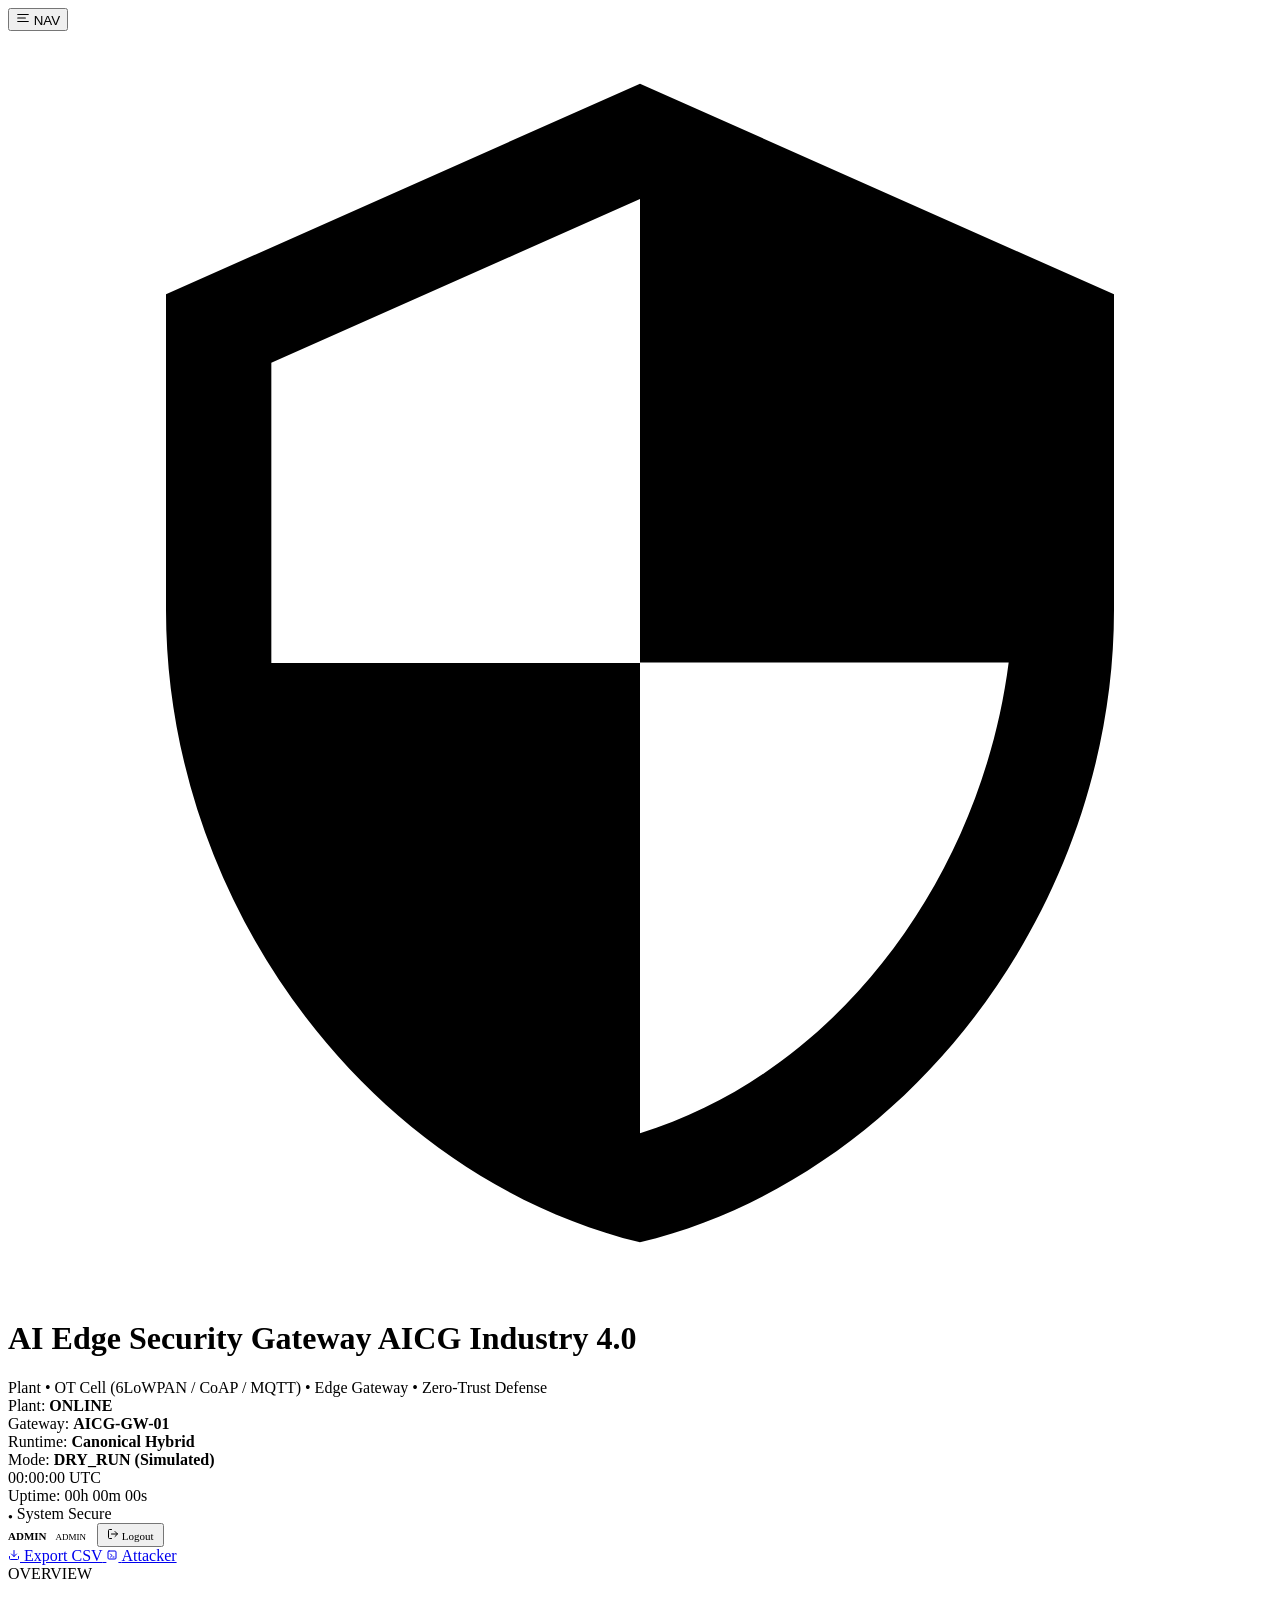
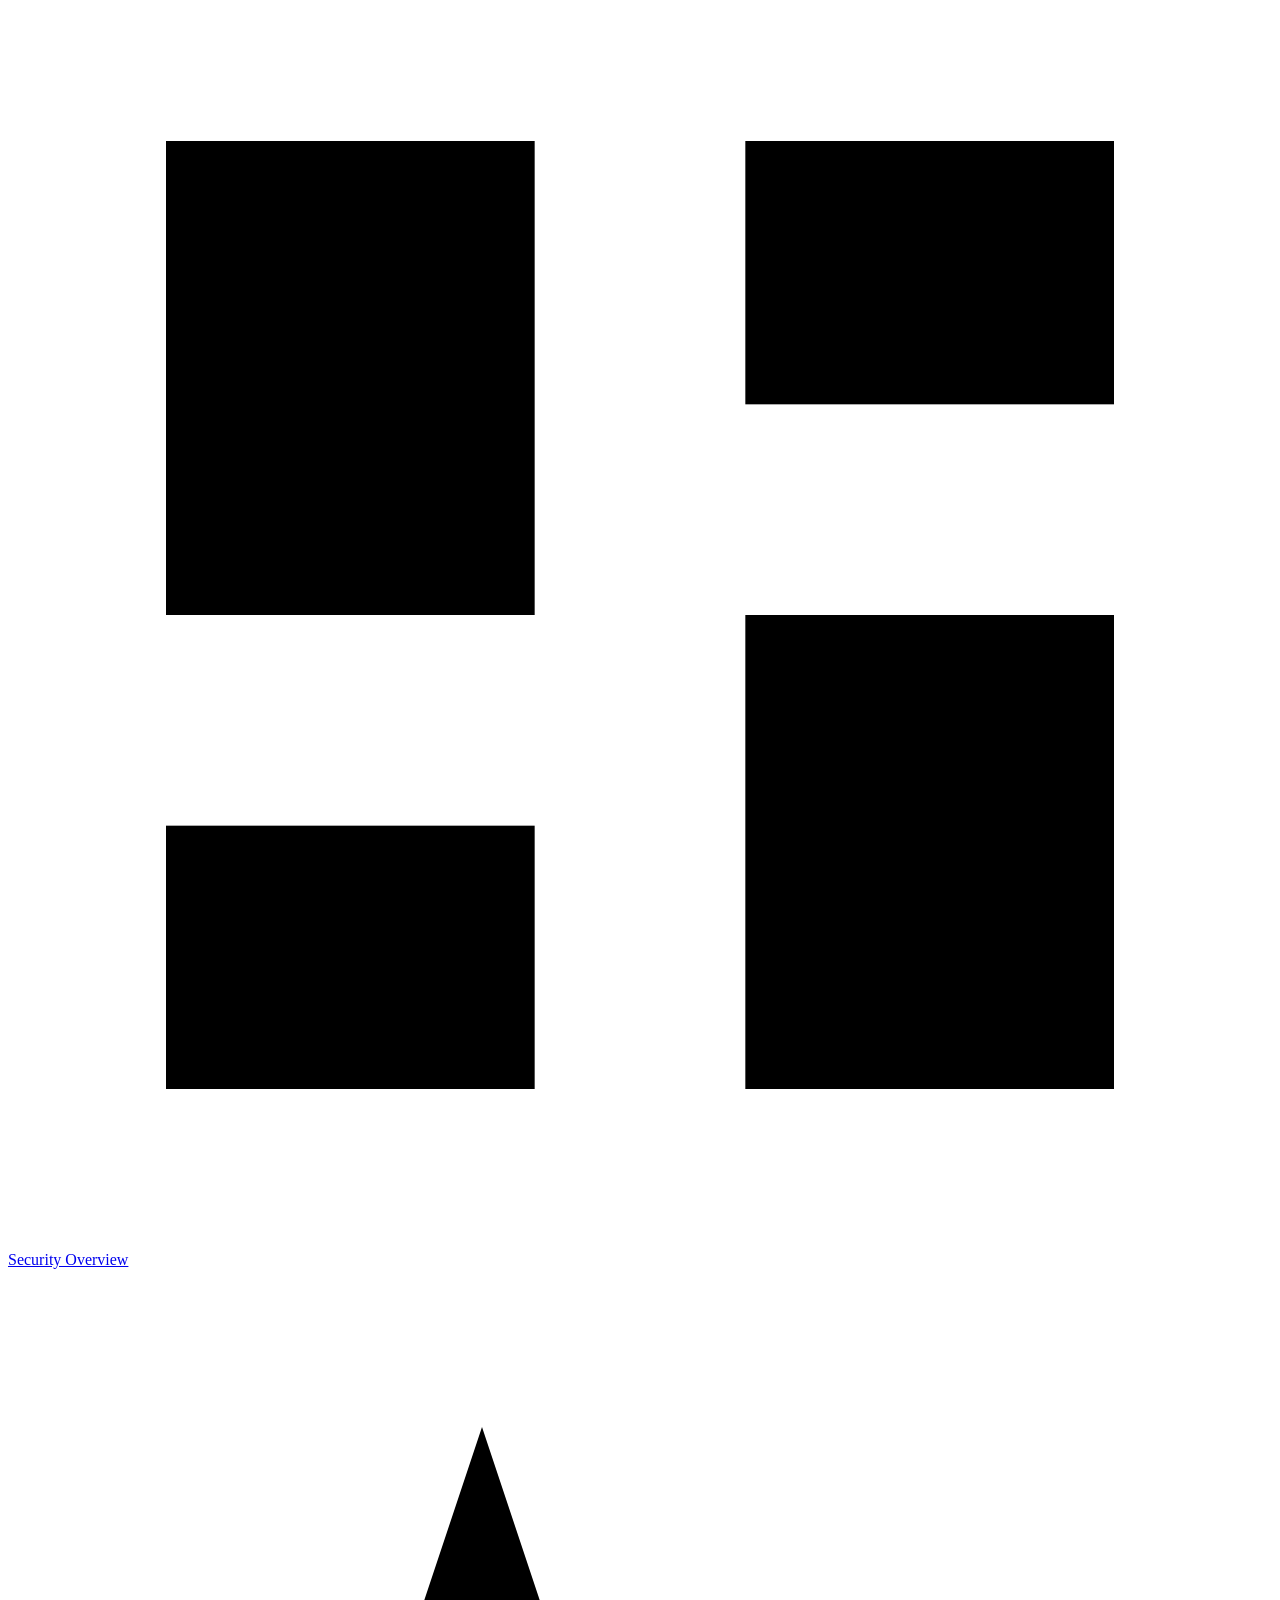
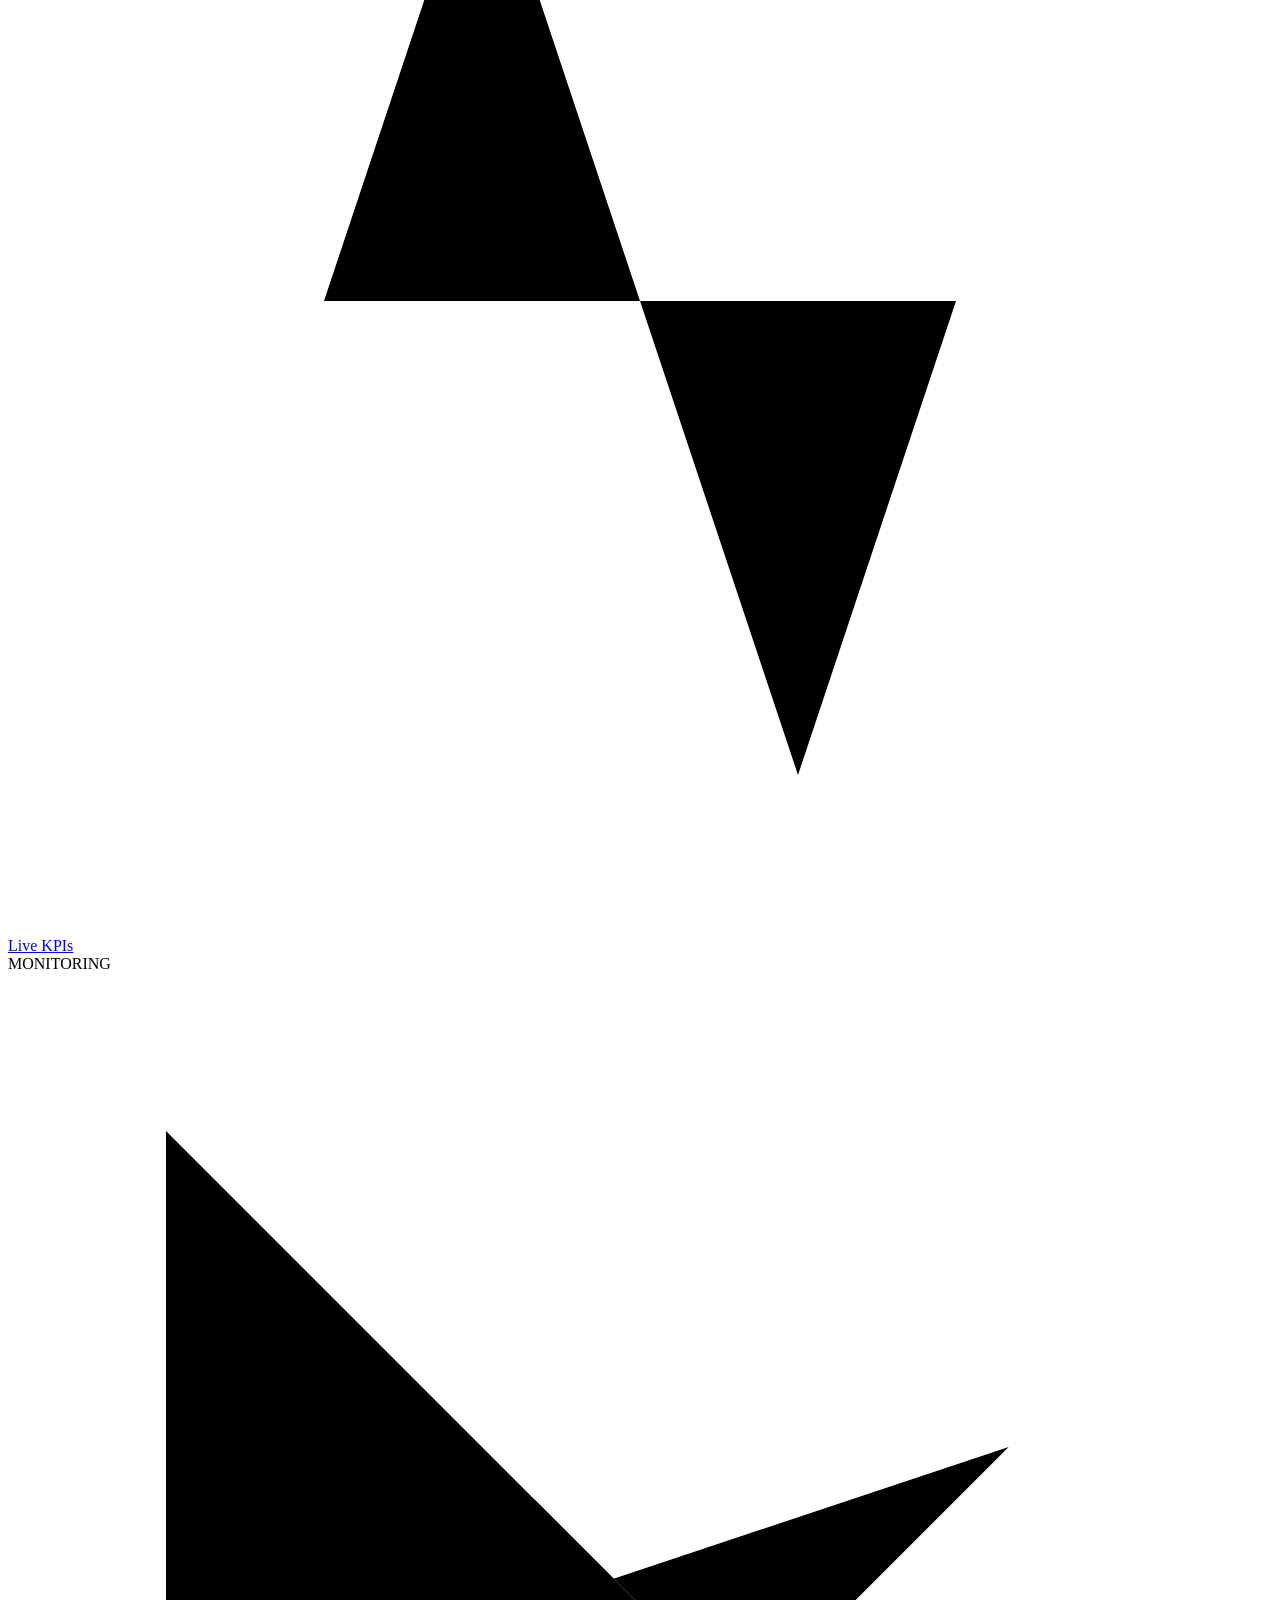
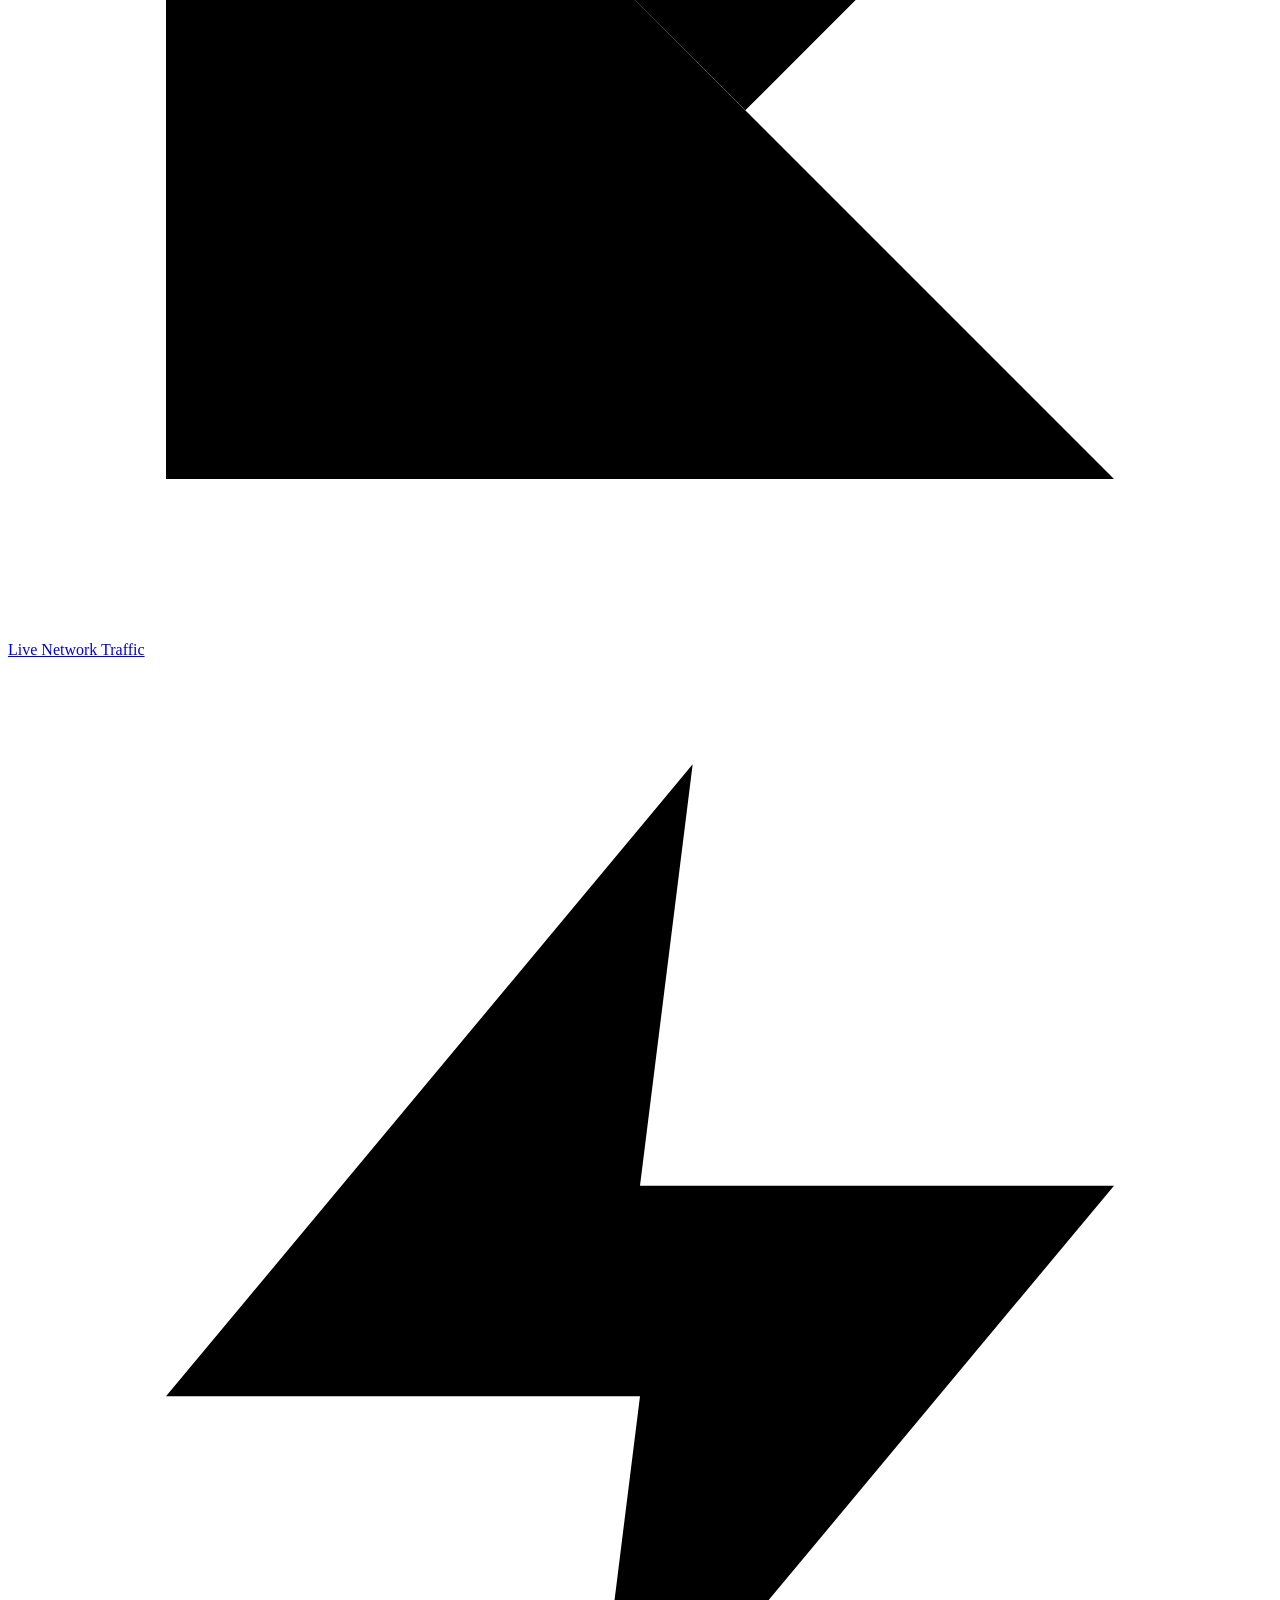
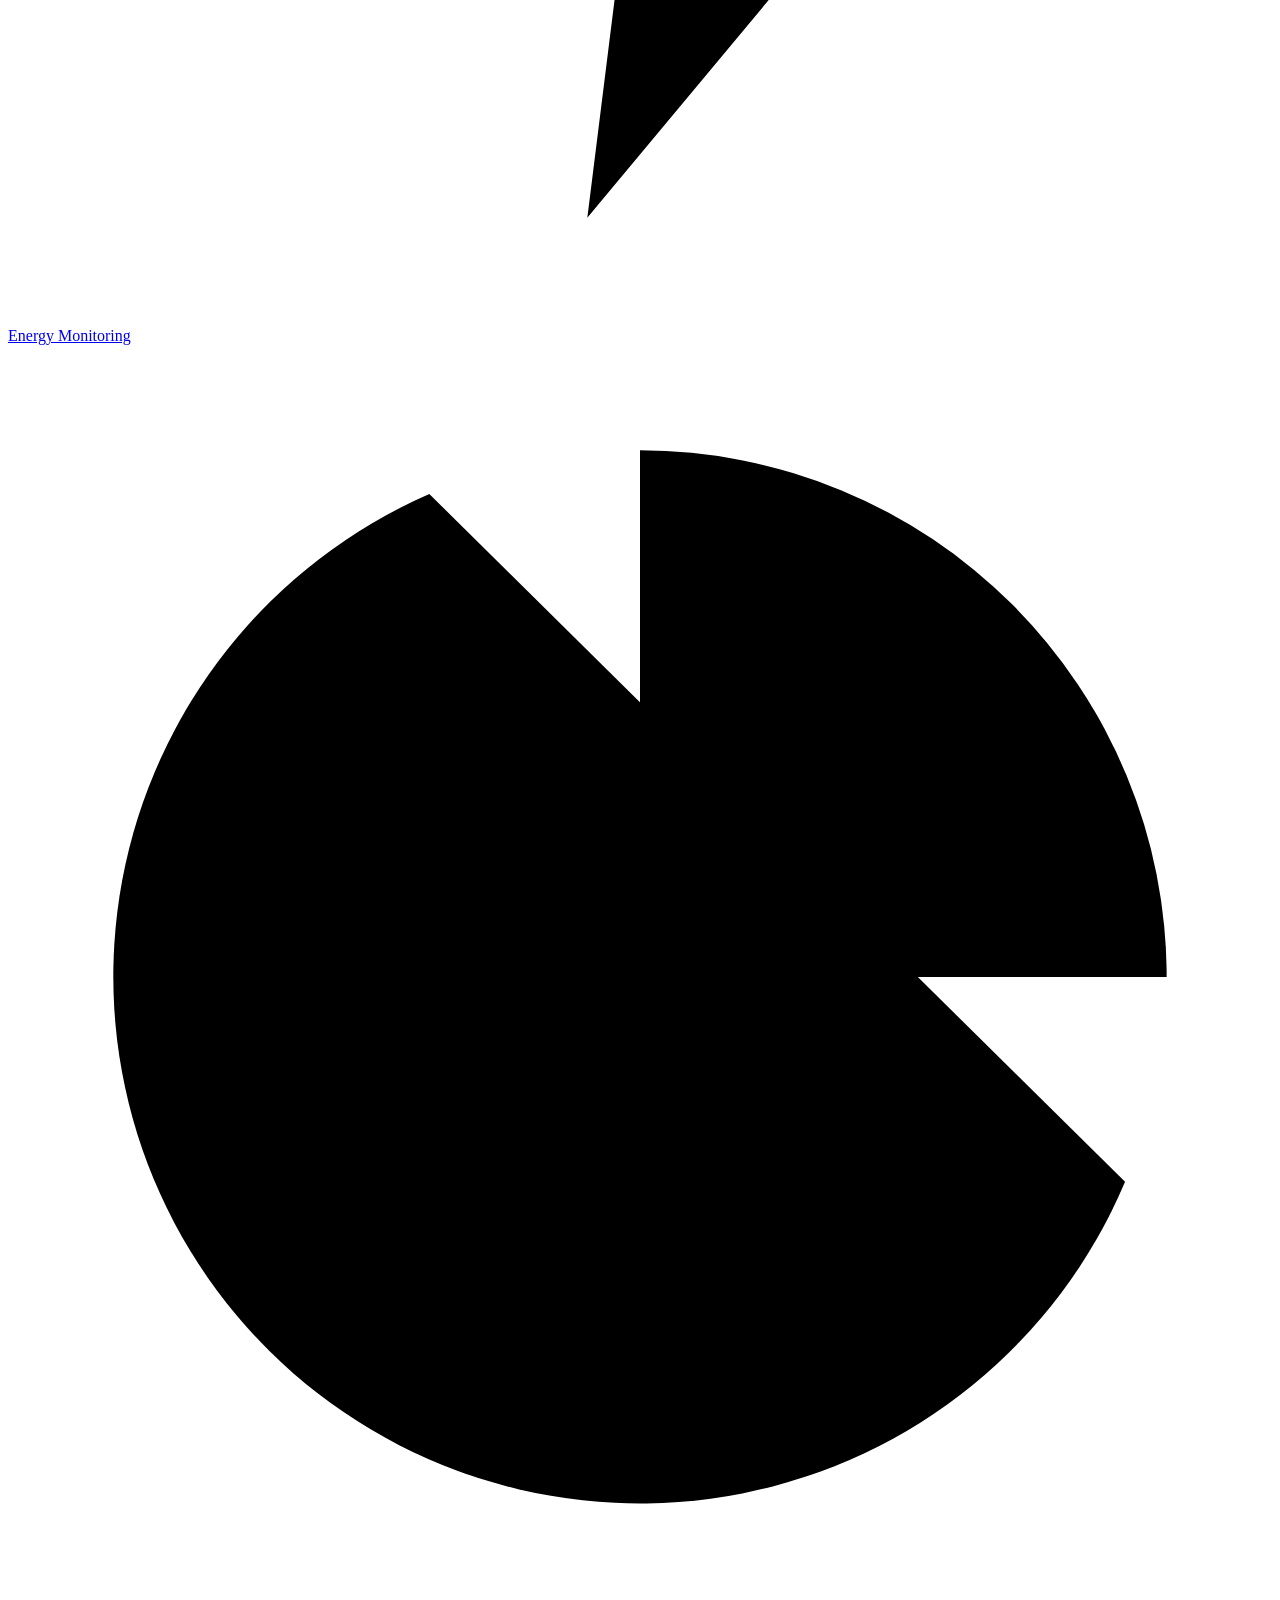
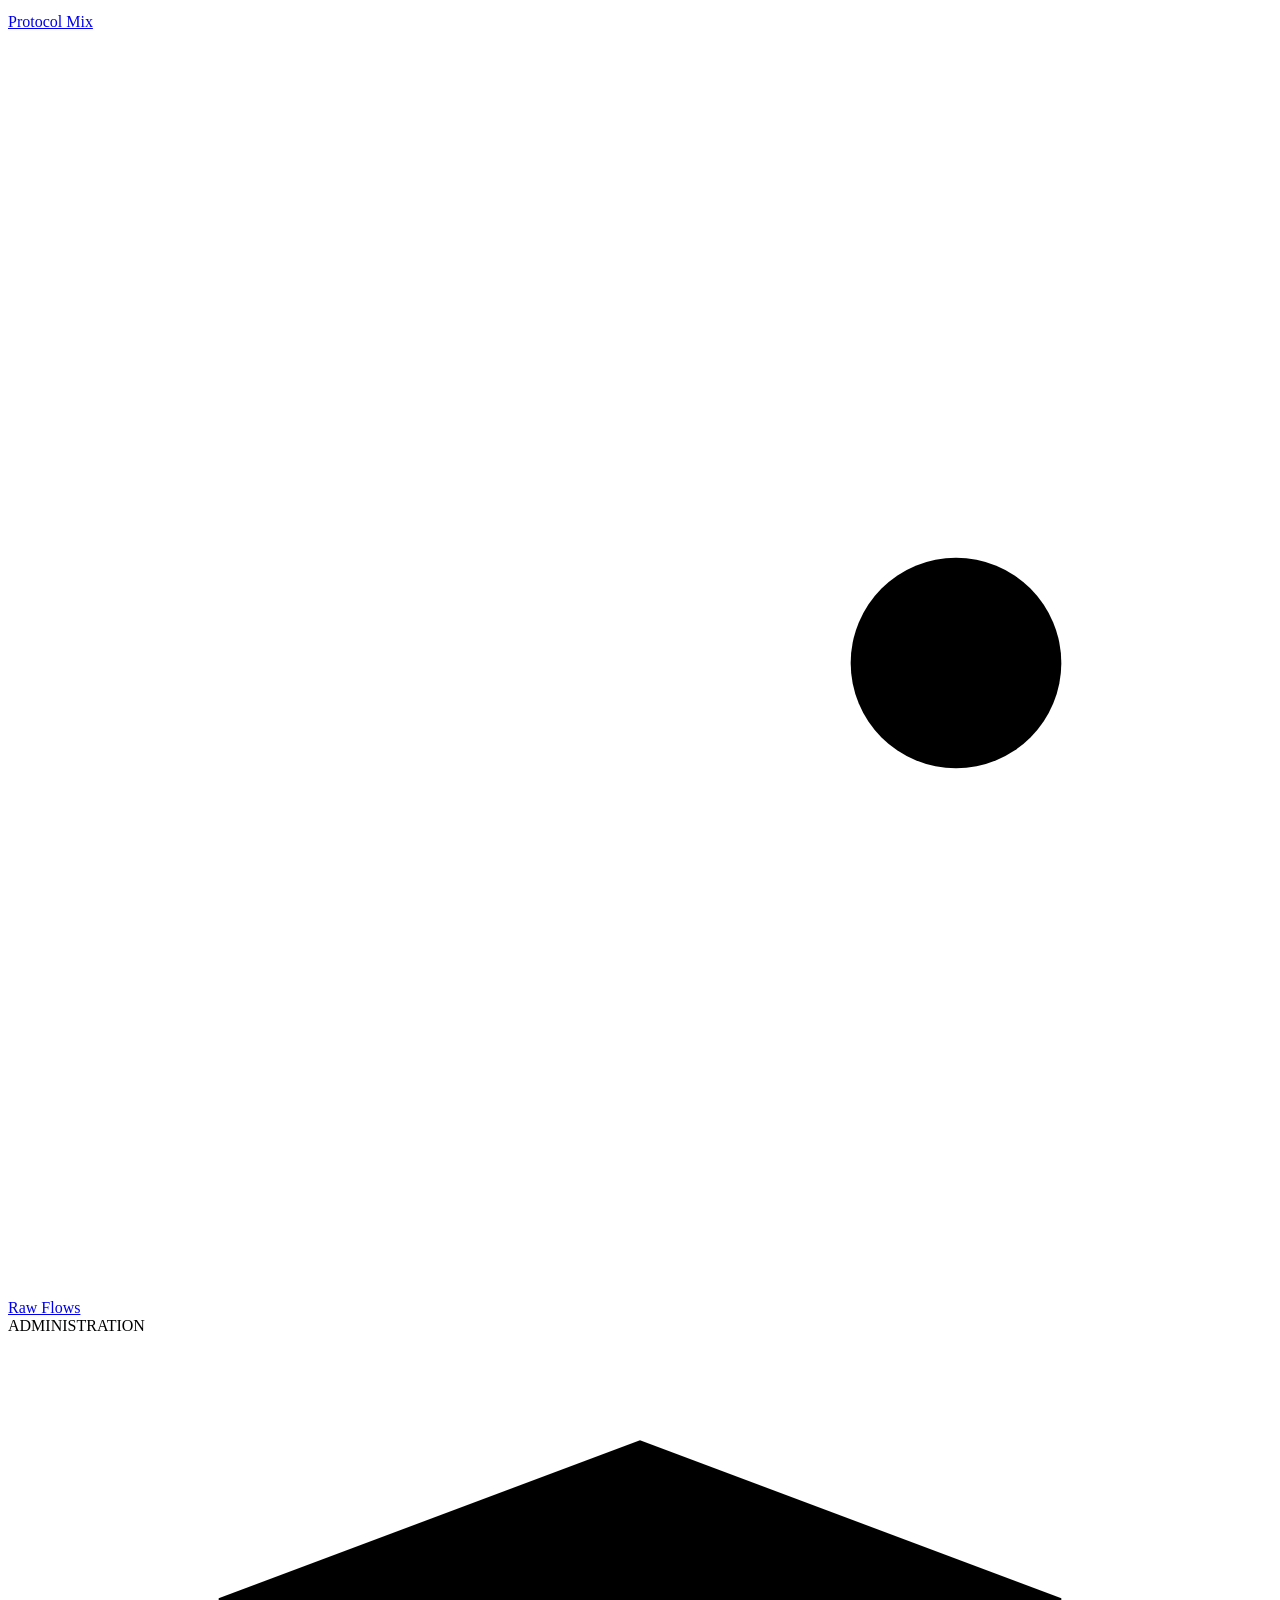
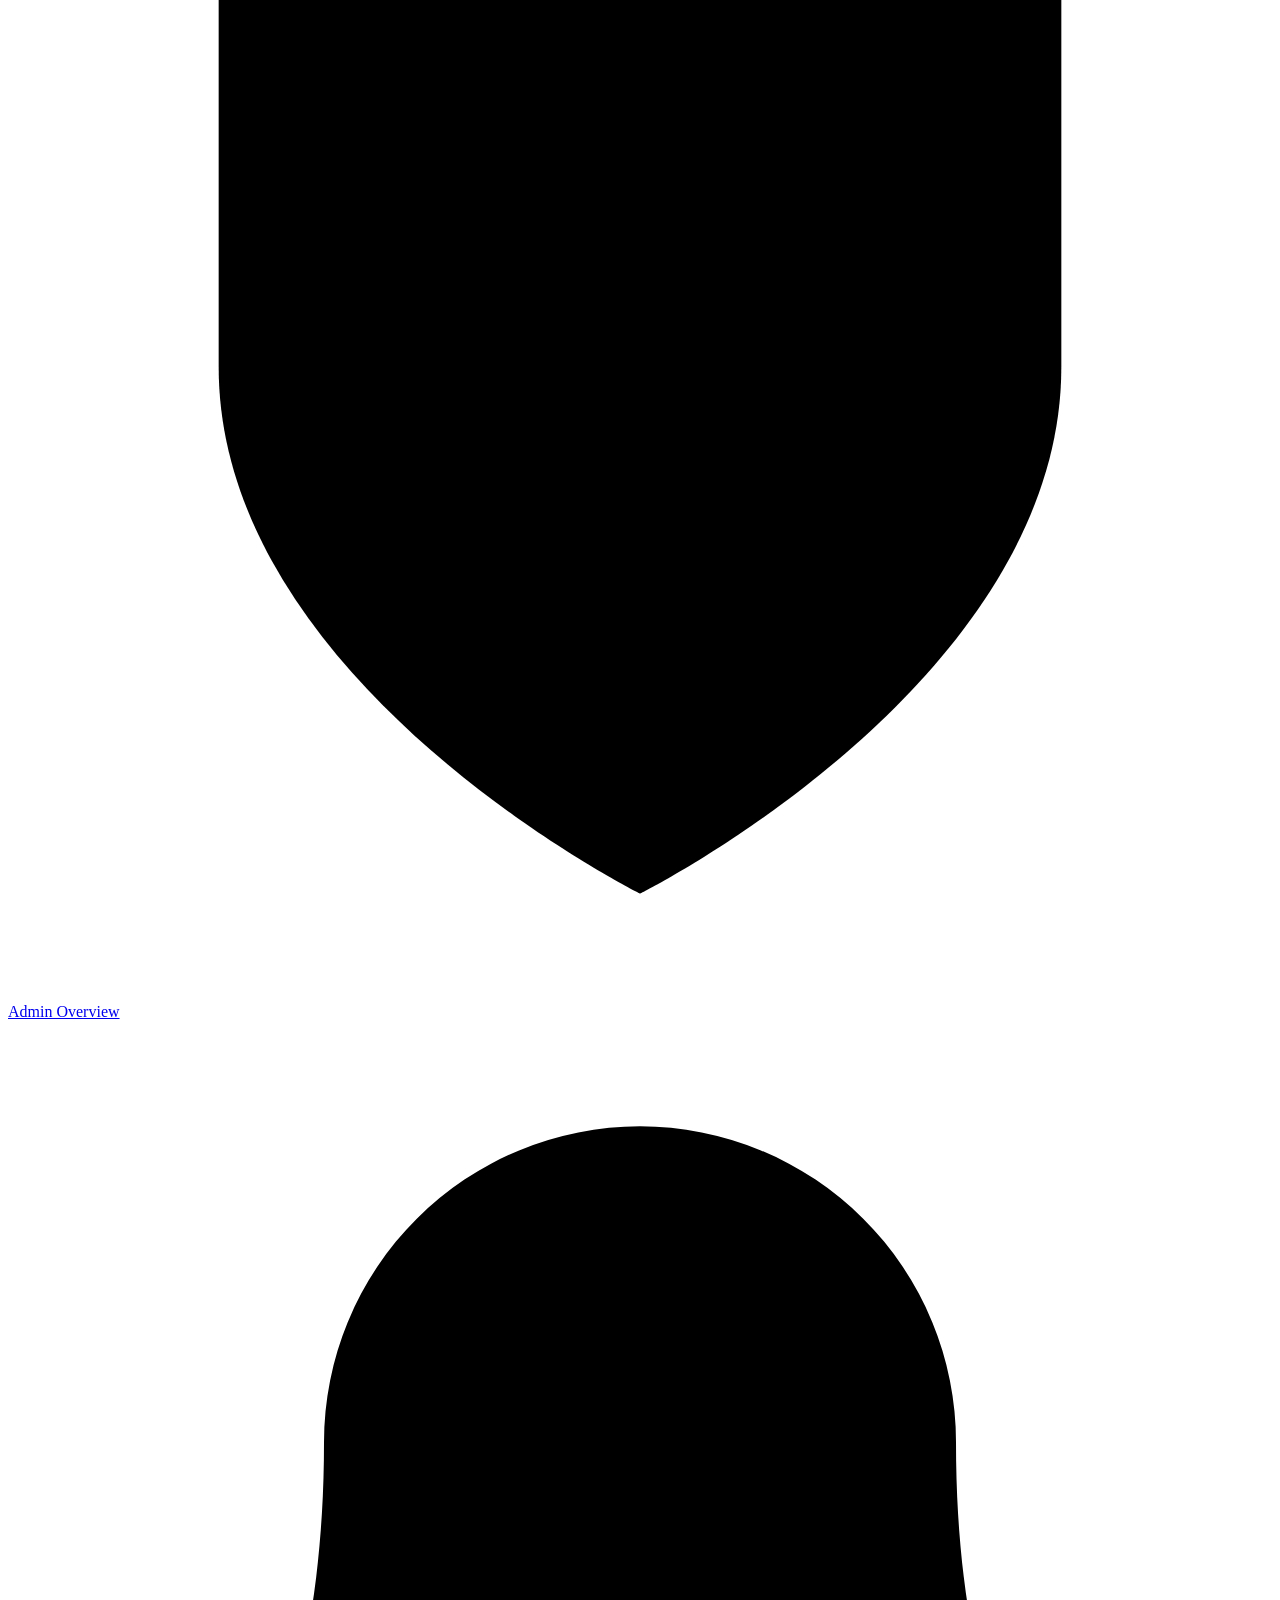
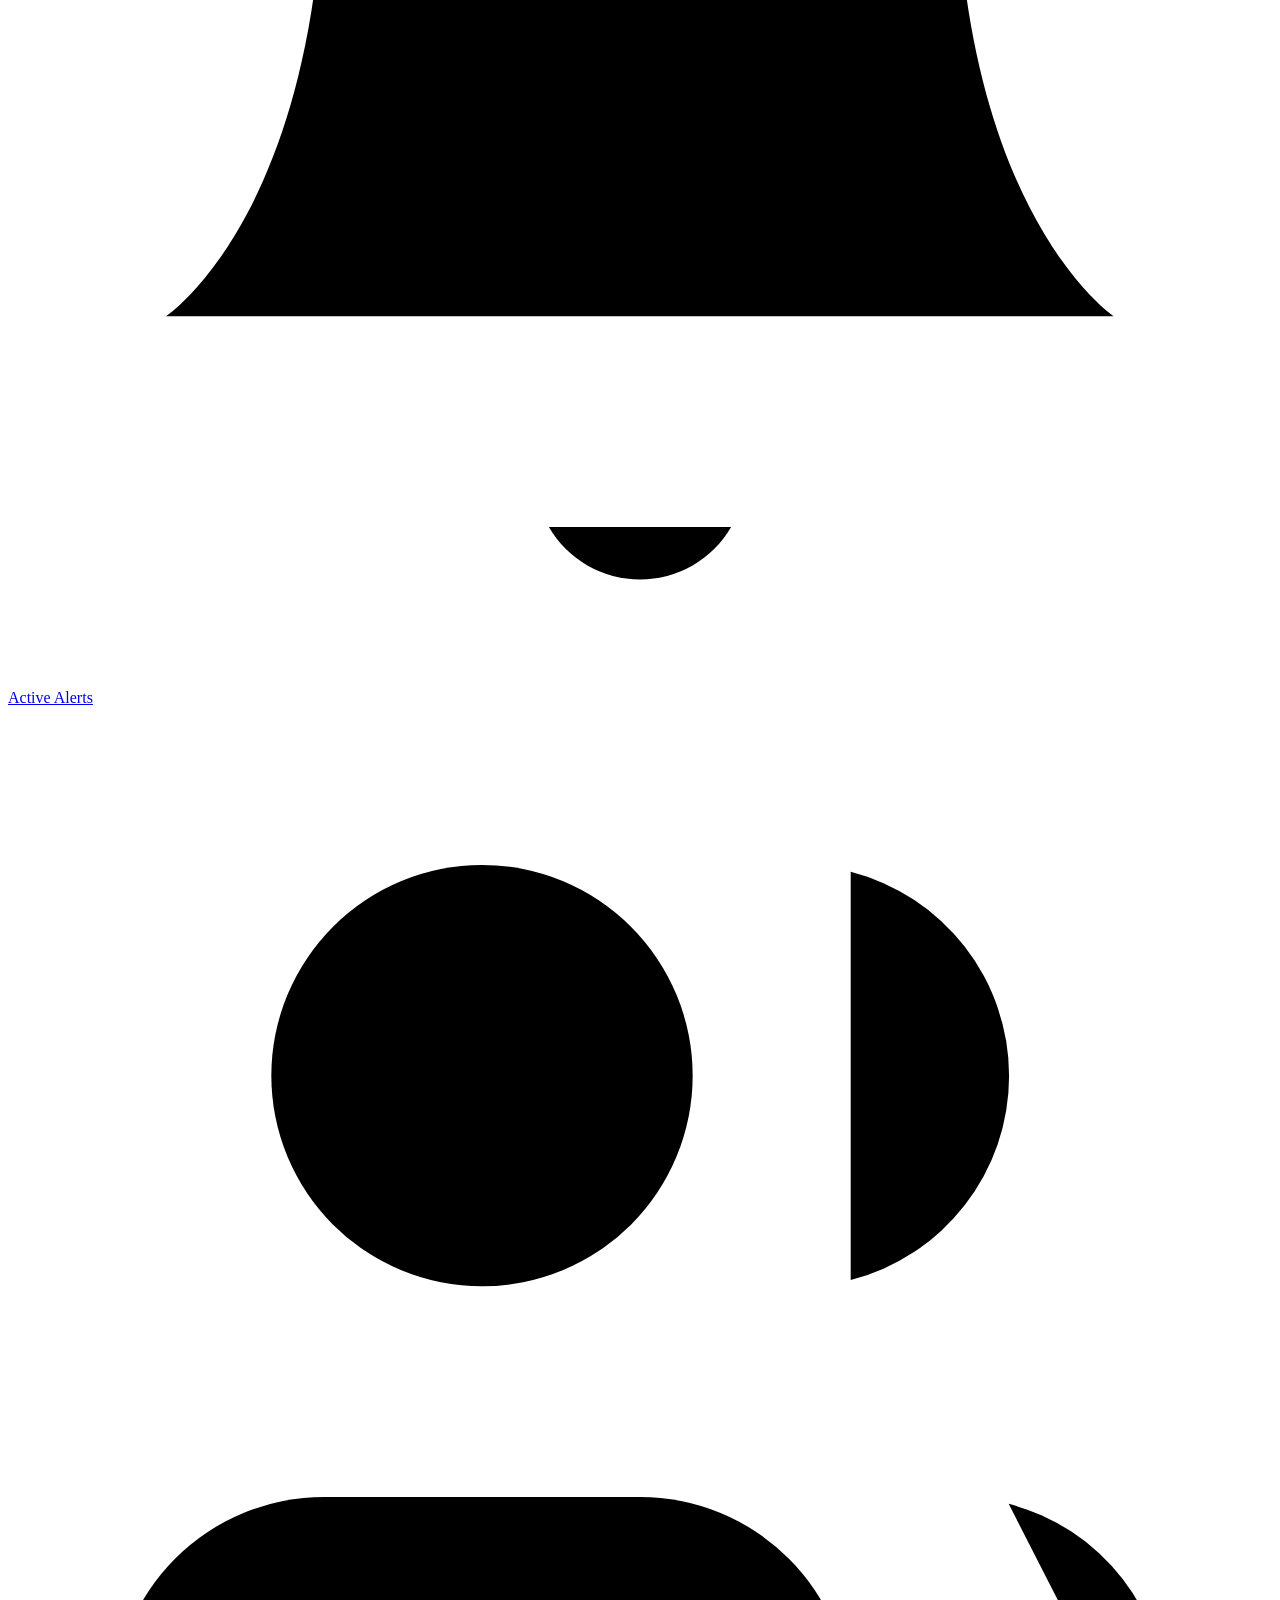
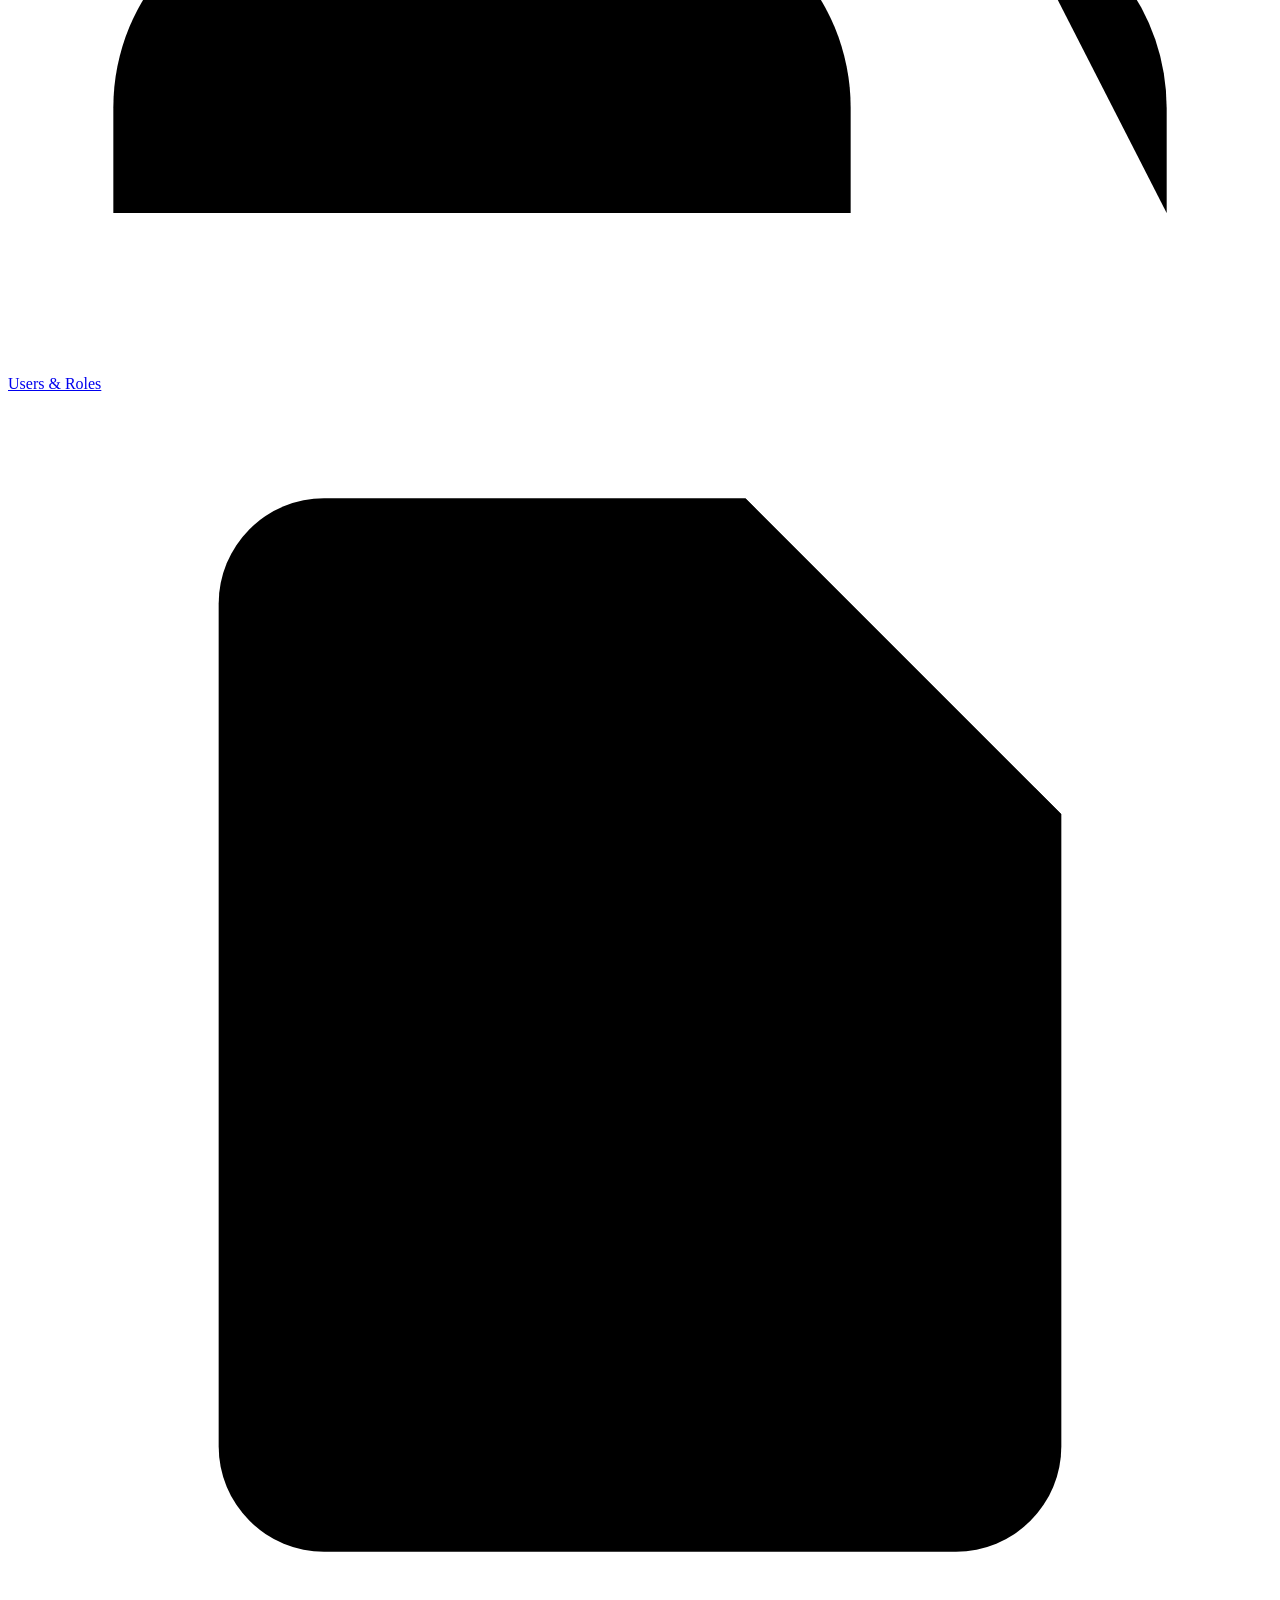
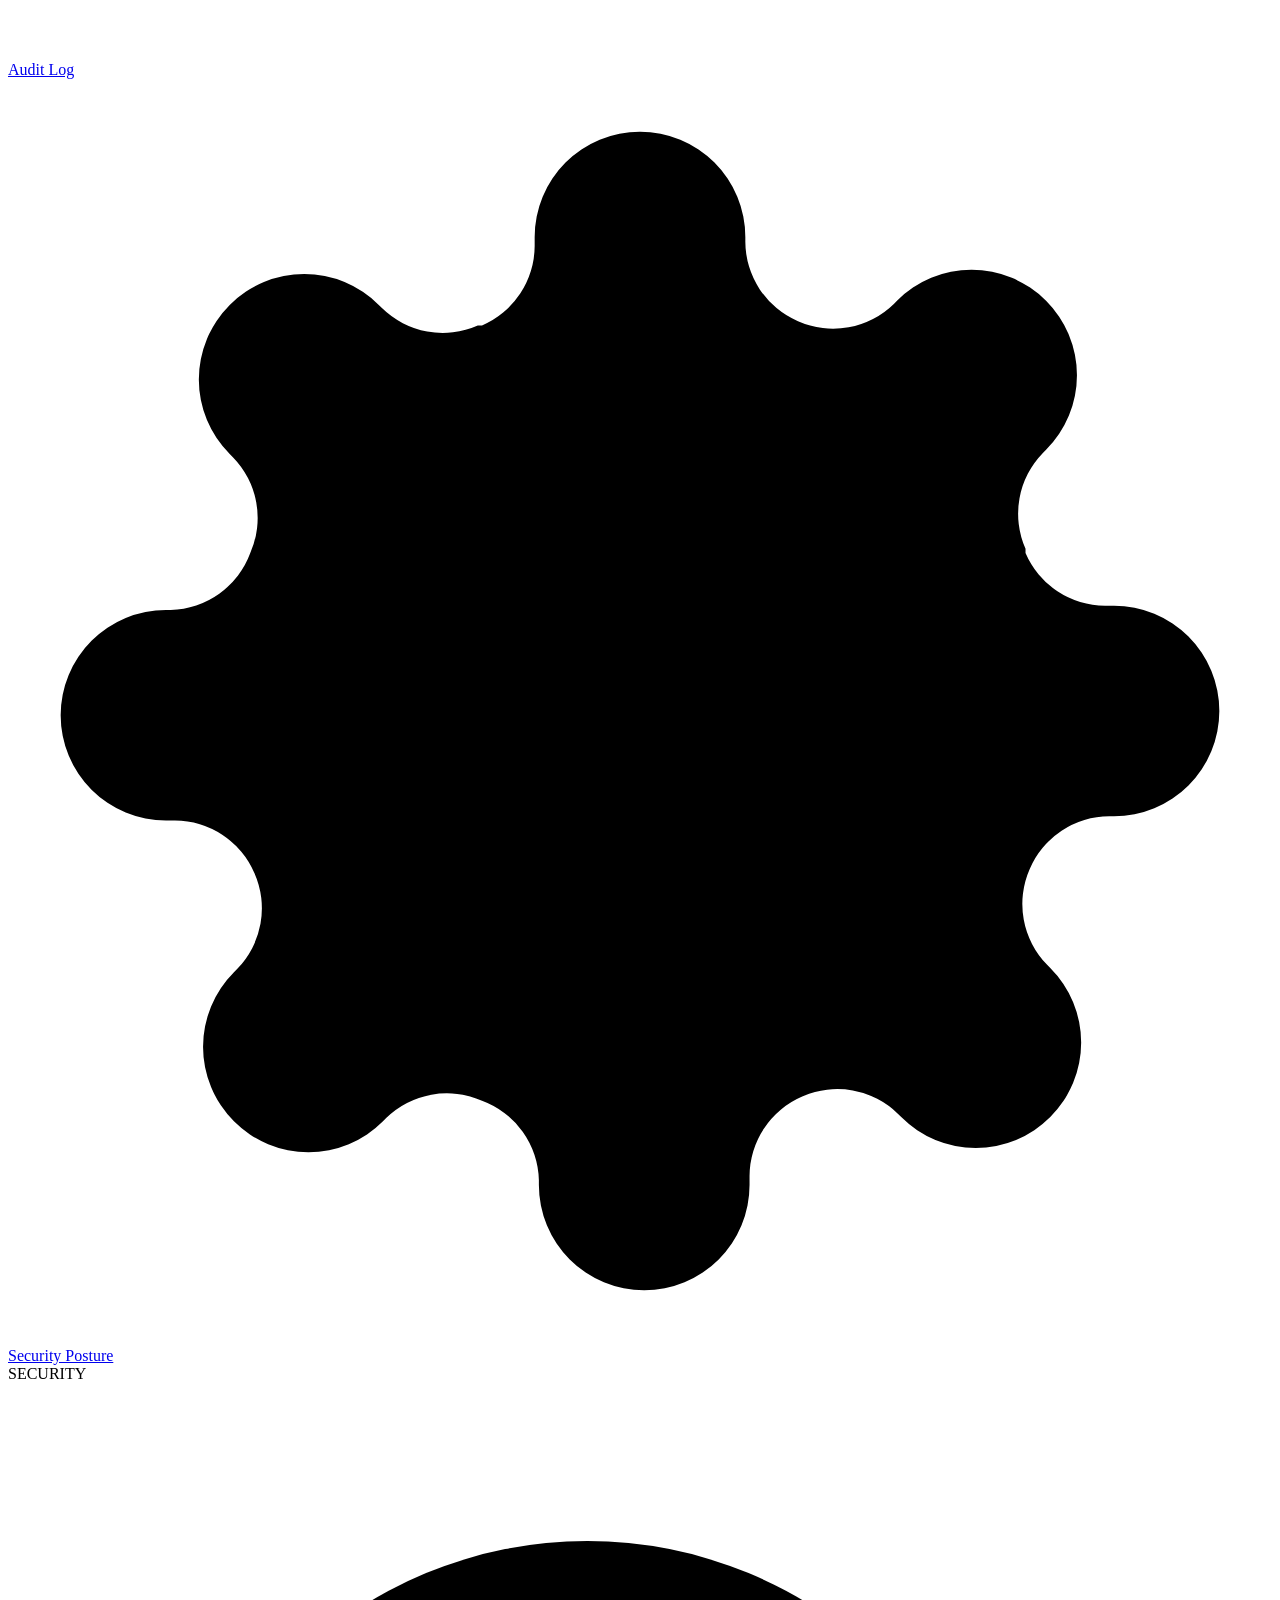
==== commit 87f513f1: "feat(ui): complete industrial dark-graphite unslopping, simulation preservation, and test hardening" ====
--- a/frontend/templates/index.html
+++ b/frontend/templates/index.html
@@ -5,6 +5,7 @@
     <meta name="viewport" content="width=device-width, initial-scale=1.0">
     <title>AI EDGE SECURITY GATEWAY • AICG Industrial SOC &amp; OT Operations HMI</title>
     <link rel="stylesheet" href="/static/css/dashboard.css">
+    <link rel="icon" type="image/svg+xml" href="data:image/svg+xml,%3Csvg xmlns='http://www.w3.org/2000/svg' viewBox='0 0 24 24' fill='%2338bdf8'%3E%3Cpath d='M12 1L3 5v6c0 5.55 3.84 10.74 9 12 5.16-1.26 9-6.45 9-12V5l-9-4zm0 10.99h7c-.53 4.12-3.28 7.79-7 8.94V12H5V6.3l7-3.11v8.8z'/%3E%3C/svg%3E">
 </head>
 <body>
 
@@ -16,8 +17,12 @@
     <header class="hmi-header">
         
         <div class="header-brand">
-            <button class="btn-sidebar-toggle" id="sidebarToggle" type="button" onclick="toggleSidebar()" title="Toggle Navigation Sidebar">
-                <span>☰</span>
+            <button class="btn-sidebar-toggle" id="sidebarToggle" type="button" onclick="toggleSidebar()" title="Toggle Navigation Sidebar" aria-label="Toggle Navigation Sidebar" aria-expanded="false">
+                <svg viewBox="0 0 24 24" class="nav-toggle-icon" width="14" height="14" fill="none" stroke="currentColor" stroke-width="2" stroke-linecap="round" stroke-linejoin="round" aria-hidden="true">
+                    <line x1="3" y1="6" x2="21" y2="6"/>
+                    <line x1="3" y1="12" x2="16" y2="12"/>
+                    <line x1="3" y1="18" x2="21" y2="18"/>
+                </svg>
                 <span class="btn-toggle-label">NAV</span>
             </button>
             <div class="brand-shield">
@@ -27,9 +32,9 @@
             </div>
             <div class="brand-info">
                 <h1>
-                    AI EDGE SECURITY GATEWAY
+                    AI Edge Security Gateway
                     <span class="tag">AICG</span>
-                    <span class="tag">INDUSTRY 4.0</span>
+                    <span class="tag">Industry 4.0</span>
                 </h1>
                 <div class="brand-context">
                     Plant • OT Cell (6LoWPAN / CoAP / MQTT) • Edge Gateway • Zero-Trust Defense
@@ -40,32 +45,32 @@
         <div class="header-center-badges">
             <div class="badge-item pulse-green">
                 <span class="indicator-dot" id="statusDot"></span>
-                <span>PLANT:</span>
+                <span>Plant:</span>
                 <strong id="systemStatus">ONLINE</strong>
             </div>
             <div class="badge-item neutral">
-                <span>GATEWAY:</span>
+                <span>Gateway:</span>
                 <strong>AICG-GW-01</strong>
             </div>
             <div class="badge-item neutral">
-                <span>RUNTIME:</span>
-                <strong>CANONICAL HYBRID</strong>
-            </div>
-            <div class="badge-item" style="border-color: rgba(56, 189, 248, 0.35); color: var(--cyan);">
-                <span>MODE:</span>
-                <strong>DRY_RUN (SIMULATED)</strong>
+                <span>Runtime:</span>
+                <strong>Canonical Hybrid</strong>
+            </div>
+            <div class="badge-item badge-provenance-dryrun">
+                <span>Mode:</span>
+                <strong>DRY_RUN (Simulated)</strong>
             </div>
         </div>
 
         <div class="header-actions">
             <div class="clock-widget">
                 <div class="clock-time" id="liveClock">00:00:00 UTC</div>
-                <div class="clock-uptime" id="liveUptime">UPTIME: 00h 00m 00s</div>
+                <div class="clock-uptime" id="liveUptime">Uptime: 00h 00m 00s</div>
             </div>
             
             <div class="threat-state-pill clear" id="headerThreatPill">
                 <span style="font-size: 8px;">●</span>
-                <span id="threatStatus">CLEAR</span>
+                <span id="threatStatus">System Secure</span>
             </div>
 
             <div class="header-user-session" id="headerUserBadge">
@@ -74,17 +79,20 @@
                 <span class="tag" id="headerRoleTag" style="font-size: 9px; padding: 1px 5px; border-color: rgba(56,189,248,0.4); color: var(--cyan);">ADMIN</span>
                 <form action="/logout" method="POST" id="headerLogoutForm" style="display: inline; margin: 0; padding: 0;">
                     <button type="submit" class="btn-header-tool" id="headerLogoutBtn" title="Terminate Session" style="padding: 3px 8px; font-size: 11px; margin-left: 2px; font-family: inherit; line-height: inherit; cursor: pointer;">
-                        🚪 <span>Logout</span>
+                        <svg viewBox="0 0 24 24" width="12" height="12" fill="none" stroke="currentColor" stroke-width="2" stroke-linecap="round" stroke-linejoin="round" aria-hidden="true"><path d="M9 21H5a2 2 0 0 1-2-2V5a2 2 0 0 1 2-2h4"/><polyline points="16 17 21 12 16 7"/><line x1="21" y1="12" x2="9" y2="12"/></svg>
+                        <span>Logout</span>
                     </button>
                 </form>
             </div>
 
             <a href="/api/export/telemetry.csv" download class="btn-header-tool" title="Quick CSV Export">
-                📥 <span>Export CSV</span>
+                <svg viewBox="0 0 24 24" width="12" height="12" fill="none" stroke="currentColor" stroke-width="2" stroke-linecap="round" stroke-linejoin="round" aria-hidden="true"><path d="M21 15v4a2 2 0 0 1-2 2H5a2 2 0 0 1-2-2v-4"/><polyline points="7 10 12 15 17 10"/><line x1="12" y1="15" x2="12" y2="3"/></svg>
+                <span>Export CSV</span>
             </a>
 
             <a href="/attacker" target="_blank" class="btn-header-tool btn-header-remote" title="Open Dedicated AICG Attacker Console">
-                📱 <span>Attacker</span>
+                <svg viewBox="0 0 24 24" width="12" height="12" fill="none" stroke="currentColor" stroke-width="2" stroke-linecap="round" stroke-linejoin="round" aria-hidden="true"><rect x="4" y="4" width="16" height="16" rx="2" ry="2"/><polyline points="9 10 12 13 9 16"/><line x1="14" y1="16" x2="16" y2="16"/></svg>
+                <span>Attacker</span>
             </a>
         </div>
 
@@ -100,11 +108,15 @@
             <div class="hmi-sidebar-group">
                 <div class="hmi-sidebar-title">OVERVIEW</div>
                 <a href="#sec-kpis" class="hmi-sidebar-link active" data-target="sec-kpis" title="Security Overview">
-                    <span class="link-icon">📊</span>
+                    <span class="link-icon" aria-hidden="true">
+                        <svg viewBox="0 0 24 24"><rect x="3" y="3" width="7" height="9"/><rect x="14" y="3" width="7" height="5"/><rect x="14" y="12" width="7" height="9"/><rect x="3" y="16" width="7" height="5"/></svg>
+                    </span>
                     <span class="link-text">Security Overview</span>
                 </a>
                 <a href="#sec-status-gauges" class="hmi-sidebar-link" data-target="sec-status-gauges" title="Live KPIs">
-                    <span class="link-icon">⚡</span>
+                    <span class="link-icon" aria-hidden="true">
+                        <svg viewBox="0 0 24 24"><polyline points="22 12 18 12 15 21 9 3 6 12 2 12"/></svg>
+                    </span>
                     <span class="link-text">Live KPIs</span>
                 </a>
             </div>
@@ -113,19 +125,27 @@
             <div class="hmi-sidebar-group">
                 <div class="hmi-sidebar-title">MONITORING</div>
                 <a href="#sec-telemetry" class="hmi-sidebar-link" data-target="sec-telemetry" title="Live Network Traffic">
-                    <span class="link-icon">📈</span>
+                    <span class="link-icon" aria-hidden="true">
+                        <svg viewBox="0 0 24 24"><path d="M3 3v18h18"/><path d="m19 9-5 5-4-4-3 3"/></svg>
+                    </span>
                     <span class="link-text">Live Network Traffic</span>
                 </a>
                 <a href="#sec-telemetry" class="hmi-sidebar-link" data-target="sec-telemetry" title="Energy Monitoring">
-                    <span class="link-icon">🔋</span>
+                    <span class="link-icon" aria-hidden="true">
+                        <svg viewBox="0 0 24 24"><polygon points="13 2 3 14 12 14 11 22 21 10 12 10 13 2"/></svg>
+                    </span>
                     <span class="link-text">Energy Monitoring</span>
                 </a>
                 <a href="#sec-topology" class="hmi-sidebar-link" data-target="sec-topology" title="Protocol Mix">
-                    <span class="link-icon">🍩</span>
+                    <span class="link-icon" aria-hidden="true">
+                        <svg viewBox="0 0 24 24"><path d="M21.21 15.89A10 10 0 1 1 8 2.83"/><path d="M22 12A10 10 0 0 0 12 2v10z"/></svg>
+                    </span>
                     <span class="link-text">Protocol Mix</span>
                 </a>
                 <a href="#sec-flows" class="hmi-sidebar-link" data-target="sec-flows" title="Raw Flows">
-                    <span class="link-icon">🌊</span>
+                    <span class="link-icon" aria-hidden="true">
+                        <svg viewBox="0 0 24 24"><line x1="4" y1="6" x2="20" y2="6"/><line x1="4" y1="12" x2="16" y2="12"/><line x1="4" y1="18" x2="20" y2="18"/><circle cx="18" cy="12" r="2"/></svg>
+                    </span>
                     <span class="link-text">Raw Flows</span>
                 </a>
             </div>
@@ -134,24 +154,34 @@
             <div class="hmi-sidebar-group">
                 <div class="hmi-sidebar-title">ADMINISTRATION</div>
                 <a href="#sec-admin-overview" id="nav-admin-overview" class="hmi-sidebar-link" data-target="sec-admin-overview" title="Administrative Overview">
-                    <span class="link-icon">🛡️</span>
+                    <span class="link-icon" aria-hidden="true">
+                        <svg viewBox="0 0 24 24"><path d="M12 22s8-4 8-10V5l-8-3-8 3v7c0 6 8 10 8 10z"/><path d="m9 12 2 2 4-4"/></svg>
+                    </span>
                     <span class="link-text">Admin Overview</span>
                 </a>
                 <a href="#sec-admin-alerts" id="nav-admin-alerts" class="hmi-sidebar-link" data-target="sec-admin-alerts" title="Active Alerts &amp; Alert Center">
-                    <span class="link-icon">🚨</span>
+                    <span class="link-icon" aria-hidden="true">
+                        <svg viewBox="0 0 24 24"><path d="M18 8A6 6 0 0 0 6 8c0 7-3 9-3 9h18s-3-2-3-9"/><path d="M13.73 21a2 2 0 0 1-3.46 0"/></svg>
+                    </span>
                     <span class="link-text">Active Alerts</span>
                     <span class="badge-counter" id="sidebarAlertCounter" style="display: none; background: var(--red); color: white; font-size: 9px; padding: 1px 5px; border-radius: 8px; margin-left: 4px; font-weight: 700;">0</span>
                 </a>
                 <a href="#sec-admin-users" id="nav-admin-users" class="hmi-sidebar-link" data-target="sec-admin-users" title="Users &amp; Roles (Admin Only)">
-                    <span class="link-icon">👥</span>
+                    <span class="link-icon" aria-hidden="true">
+                        <svg viewBox="0 0 24 24"><path d="M16 21v-2a4 4 0 0 0-4-4H6a4 4 0 0 0-4 4v2"/><circle cx="9" cy="7" r="4"/><path d="M22 21v-2a4 4 0 0 0-3-3.87"/><path d="M16 3.13a4 4 0 0 1 0 7.75"/></svg>
+                    </span>
                     <span class="link-text">Users &amp; Roles</span>
                 </a>
                 <a href="#sec-admin-audit" id="nav-admin-audit" class="hmi-sidebar-link" data-target="sec-admin-audit" title="Administrative Audit Log">
-                    <span class="link-icon">📜</span>
+                    <span class="link-icon" aria-hidden="true">
+                        <svg viewBox="0 0 24 24"><path d="M14 2H6a2 2 0 0 0-2 2v16a2 2 0 0 0 2 2h12a2 2 0 0 0 2-2V8z"/><polyline points="14 2 14 8 20 8"/><line x1="16" y1="13" x2="8" y2="13"/><line x1="16" y1="17" x2="8" y2="17"/><polyline points="10 9 9 9 8 9"/></svg>
+                    </span>
                     <span class="link-text">Audit Log</span>
                 </a>
                 <a href="#sec-admin-posture" id="nav-admin-posture" class="hmi-sidebar-link" data-target="sec-admin-posture" title="Security &amp; Zero Trust Posture">
-                    <span class="link-icon">⚙️</span>
+                    <span class="link-icon" aria-hidden="true">
+                        <svg viewBox="0 0 24 24"><circle cx="12" cy="12" r="3"/><path d="M19.4 15a1.65 1.65 0 0 0 .33 1.82l.06.06a2 2 0 0 1 0 2.83 2 2 0 0 1-2.83 0l-.06-.06a1.65 1.65 0 0 0-1.82-.33 1.65 1.65 0 0 0-1 1.51V21a2 2 0 0 1-2 2 2 2 0 0 1-2-2v-.09A1.65 1.65 0 0 0 9 19.4a1.65 1.65 0 0 0-1.82.33l-.06.06a2 2 0 0 1-2.83 0 2 2 0 0 1 0-2.83l.06-.06a1.65 1.65 0 0 0 .33-1.82 1.65 1.65 0 0 0-1.51-1H3a2 2 0 0 1-2-2 2 2 0 0 1 2-2h.09A1.65 1.65 0 0 0 4.6 9a1.65 1.65 0 0 0-.33-1.82l-.06-.06a2 2 0 0 1 0-2.83 2 2 0 0 1 2.83 0l.06.06a1.65 1.65 0 0 0 1.82.33H9a1.65 1.65 0 0 0 1-1.51V3a2 2 0 0 1 2-2 2 2 0 0 1 2 2v.09a1.65 1.65 0 0 0 1 1.51 1.65 1.65 0 0 0 1.82-.33l.06-.06a2 2 0 0 1 2.83 0 2 2 0 0 1 0 2.83l-.06.06a1.65 1.65 0 0 0-.33 1.82V9a1.65 1.65 0 0 0 1.51 1H21a2 2 0 0 1 2 2 2 2 0 0 1-2 2h-.09a1.65 1.65 0 0 0-1.51 1z"/></svg>
+                    </span>
                     <span class="link-text">Security Posture</span>
                 </a>
             </div>
@@ -160,19 +190,27 @@
             <div class="hmi-sidebar-group">
                 <div class="hmi-sidebar-title">SECURITY</div>
                 <a href="#sec-xai" class="hmi-sidebar-link" data-target="sec-xai" title="AI Detection / XAI">
-                    <span class="link-icon">🔍</span>
+                    <span class="link-icon" aria-hidden="true">
+                        <svg viewBox="0 0 24 24"><circle cx="11" cy="11" r="8"/><line x1="21" y1="21" x2="16.65" y2="16.65"/><line x1="11" y1="8" x2="11" y2="14"/><line x1="8" y1="11" x2="14" y2="11"/></svg>
+                    </span>
                     <span class="link-text">AI Detection / XAI</span>
                 </a>
                 <a href="#sec-lifecycle" class="hmi-sidebar-link" data-target="sec-lifecycle" title="Incident Lifecycle">
-                    <span class="link-icon">🔄</span>
+                    <span class="link-icon" aria-hidden="true">
+                        <svg viewBox="0 0 24 24"><polyline points="23 4 23 10 17 10"/><polyline points="1 20 1 14 7 14"/><path d="M3.51 9a9 9 0 0 1 14.85-3.36L23 10M1 14l4.64 4.36A9 9 0 0 0 20.49 15"/></svg>
+                    </span>
                     <span class="link-text">Incident Lifecycle</span>
                 </a>
                 <a href="#sec-incidents" class="hmi-sidebar-link" data-target="sec-incidents" title="Incident Journal">
-                    <span class="link-icon">📋</span>
+                    <span class="link-icon" aria-hidden="true">
+                        <svg viewBox="0 0 24 24"><path d="M16 4h2a2 2 0 0 1 2 2v14a2 2 0 0 1-2 2H6a2 2 0 0 1-2-2V6a2 2 0 0 1 2-2h2"/><rect x="8" y="2" width="8" height="4" rx="1" ry="1"/><path d="m9 14 2 2 4-4"/></svg>
+                    </span>
                     <span class="link-text">Incident Journal</span>
                 </a>
                 <a href="#sec-lifecycle" class="hmi-sidebar-link" data-target="sec-lifecycle" title="Autonomous Response">
-                    <span class="link-icon">🤖</span>
+                    <span class="link-icon" aria-hidden="true">
+                        <svg viewBox="0 0 24 24"><rect x="4" y="4" width="16" height="16" rx="2"/><rect x="9" y="9" width="6" height="6"/><line x1="9" y1="1" x2="9" y2="4"/><line x1="15" y1="1" x2="15" y2="4"/><line x1="9" y1="20" x2="9" y2="23"/><line x1="15" y1="20" x2="15" y2="23"/><line x1="20" y1="9" x2="23" y2="9"/><line x1="20" y1="14" x2="23" y2="14"/><line x1="1" y1="9" x2="4" y2="9"/><line x1="1" y1="14" x2="4" y2="14"/></svg>
+                    </span>
                     <span class="link-text">Autonomous Response</span>
                 </a>
             </div>
@@ -181,11 +219,15 @@
             <div class="hmi-sidebar-group">
                 <div class="hmi-sidebar-title">IDENTITY</div>
                 <a href="#sec-iam" class="hmi-sidebar-link" data-target="sec-iam" title="Identity &amp; Access (IAM)">
-                    <span class="link-icon">🛡️</span>
+                    <span class="link-icon" aria-hidden="true">
+                        <svg viewBox="0 0 24 24"><path d="M12 22s8-4 8-10V5l-8-3-8 3v7c0 6 8 10 8 10z"/><circle cx="12" cy="11" r="3"/><path d="M12 14v4"/></svg>
+                    </span>
                     <span class="link-text">Identity &amp; Access (IAM)</span>
                 </a>
                 <a href="#sec-iam" class="hmi-sidebar-link" data-target="sec-iam" title="Zero Trust">
-                    <span class="link-icon">🔐</span>
+                    <span class="link-icon" aria-hidden="true">
+                        <svg viewBox="0 0 24 24"><rect x="3" y="11" width="18" height="11" rx="2" ry="2"/><path d="M7 11V7a5 5 0 0 1 10 0v4"/></svg>
+                    </span>
                     <span class="link-text">Zero Trust</span>
                 </a>
             </div>
@@ -194,11 +236,15 @@
             <div class="hmi-sidebar-group">
                 <div class="hmi-sidebar-title">IIoT / OT</div>
                 <a href="#sec-topology" class="hmi-sidebar-link" data-target="sec-topology" title="Plant Mimic">
-                    <span class="link-icon">🏭</span>
+                    <span class="link-icon" aria-hidden="true">
+                        <svg viewBox="0 0 24 24"><rect x="2" y="2" width="20" height="8" rx="2" ry="2"/><rect x="2" y="14" width="20" height="8" rx="2" ry="2"/><line x1="6" y1="6" x2="6.01" y2="6"/><line x1="6" y1="18" x2="6.01" y2="18"/></svg>
+                    </span>
                     <span class="link-text">Plant Mimic</span>
                 </a>
                 <a href="#sec-iam" class="hmi-sidebar-link" data-target="sec-iam" title="IIoT Protocol Stack">
-                    <span class="link-icon">📶</span>
+                    <span class="link-icon" aria-hidden="true">
+                        <svg viewBox="0 0 24 24"><path d="M5 12.55a11 11 0 0 1 14.08 0"/><path d="M1.42 9a16 16 0 0 1 21.16 0"/><path d="M8.53 16.11a6 6 0 0 1 6.95 0"/><circle cx="12" cy="20" r="1"/></svg>
+                    </span>
                     <span class="link-text">IIoT Protocol Stack</span>
                 </a>
             </div>
@@ -207,11 +253,15 @@
             <div class="hmi-sidebar-group">
                 <div class="hmi-sidebar-title">MODEL</div>
                 <a href="#sec-assurance" class="hmi-sidebar-link" data-target="sec-assurance" title="Model Assurance">
-                    <span class="link-icon">🎯</span>
+                    <span class="link-icon" aria-hidden="true">
+                        <svg viewBox="0 0 24 24"><circle cx="12" cy="12" r="10"/><circle cx="12" cy="12" r="6"/><circle cx="12" cy="12" r="2"/></svg>
+                    </span>
                     <span class="link-text">Model Assurance</span>
                 </a>
                 <a href="#sec-assurance" class="hmi-sidebar-link" data-target="sec-assurance" title="Confusion Matrix">
-                    <span class="link-icon">🔲</span>
+                    <span class="link-icon" aria-hidden="true">
+                        <svg viewBox="0 0 24 24"><rect x="3" y="3" width="18" height="18" rx="2"/><line x1="3" y1="12" x2="21" y2="12"/><line x1="12" y1="3" x2="12" y2="21"/></svg>
+                    </span>
                     <span class="link-text">Confusion Matrix</span>
                 </a>
             </div>
@@ -220,7 +270,9 @@
             <div class="hmi-sidebar-group">
                 <div class="hmi-sidebar-title">SIMULATION</div>
                 <a href="#sec-controls" class="hmi-sidebar-link highlight" data-target="sec-controls" title="AICG Attack Simulator">
-                    <span class="link-icon">⚡</span>
+                    <span class="link-icon" aria-hidden="true">
+                        <svg viewBox="0 0 24 24"><polygon points="12 2 15.09 8.26 22 9.27 17 14.14 18.18 21.02 12 17.77 5.82 21.02 7 14.14 2 9.27 8.91 8.26 12 2"/></svg>
+                    </span>
                     <span class="link-text">AICG Attack Simulator</span>
                 </a>
             </div>
@@ -250,7 +302,9 @@
         <div class="kpi-card">
             <div class="kpi-header">
                 <span>Throughput</span>
-                <span class="kpi-icon">⚡</span>
+                <span class="kpi-icon" aria-hidden="true">
+                    <svg viewBox="0 0 24 24" width="14" height="14" fill="none" stroke="currentColor" stroke-width="2" stroke-linecap="round" stroke-linejoin="round"><polygon points="13 2 3 14 12 14 11 22 21 10 12 10 13 2"/></svg>
+                </span>
             </div>
             <div class="kpi-body">
                 <div class="kpi-value" id="packetRate">0.0</div>
@@ -266,7 +320,9 @@
         <div class="kpi-card" id="kpiCardRisk">
             <div class="kpi-header">
                 <span>DDoS Risk Index</span>
-                <span class="kpi-icon">🛡️</span>
+                <span class="kpi-icon" aria-hidden="true">
+                    <svg viewBox="0 0 24 24" width="14" height="14" fill="none" stroke="currentColor" stroke-width="2" stroke-linecap="round" stroke-linejoin="round"><path d="M12 22s8-4 8-10V5l-8-3-8 3v7c0 6 8 10 8 10z"/></svg>
+                </span>
             </div>
             <div class="kpi-body">
                 <div class="kpi-value" id="ddosProbability">0.0%</div>
@@ -282,7 +338,9 @@
         <div class="kpi-card" id="kpiCardPlant">
             <div class="kpi-header">
                 <span>Plant State</span>
-                <span class="kpi-icon">🏭</span>
+                <span class="kpi-icon" aria-hidden="true">
+                    <svg viewBox="0 0 24 24" width="14" height="14" fill="none" stroke="currentColor" stroke-width="2" stroke-linecap="round" stroke-linejoin="round"><rect x="2" y="2" width="20" height="8" rx="2" ry="2"/><rect x="2" y="14" width="20" height="8" rx="2" ry="2"/><line x1="6" y1="6" x2="6.01" y2="6"/><line x1="6" y1="18" x2="6.01" y2="18"/></svg>
+                </span>
             </div>
             <div class="kpi-body">
                 <div class="kpi-value" id="plantStateVal" style="color: var(--green);">CLEAR</div>
@@ -297,7 +355,9 @@
         <div class="kpi-card">
             <div class="kpi-header">
                 <span>Mitigation</span>
-                <span class="kpi-icon">⚔️</span>
+                <span class="kpi-icon" aria-hidden="true">
+                    <svg viewBox="0 0 24 24" width="14" height="14" fill="none" stroke="currentColor" stroke-width="2" stroke-linecap="round" stroke-linejoin="round"><path d="M12 22s8-4 8-10V5l-8-3-8 3v7c0 6 8 10 8 10z"/><line x1="8" y1="12" x2="16" y2="12"/></svg>
+                </span>
             </div>
             <div class="kpi-body">
                 <div class="kpi-value" id="mitigationAction" style="font-size: 18px;">NONE</div>
@@ -312,7 +372,9 @@
         <div class="kpi-card" id="kpiCardPipeline">
             <div class="kpi-header">
                 <span>Detection Pipeline</span>
-                <span class="kpi-icon">⚙️</span>
+                <span class="kpi-icon" aria-hidden="true">
+                    <svg viewBox="0 0 24 24" width="14" height="14" fill="none" stroke="currentColor" stroke-width="2" stroke-linecap="round" stroke-linejoin="round"><circle cx="12" cy="12" r="3"/><path d="M19.4 15a1.65 1.65 0 0 0 .33 1.82l.06.06a2 2 0 0 1 0 2.83 2 2 0 0 1-2.83 0l-.06-.06a1.65 1.65 0 0 0-1.82-.33 1.65 1.65 0 0 0-1 1.51V21a2 2 0 0 1-2 2 2 2 0 0 1-2-2v-.09A1.65 1.65 0 0 0 9 19.4a1.65 1.65 0 0 0-1.82.33l-.06.06a2 2 0 0 1-2.83 0 2 2 0 0 1 0-2.83l.06-.06a1.65 1.65 0 0 0 .33-1.82 1.65 1.65 0 0 0-1.51-1H3a2 2 0 0 1-2-2 2 2 0 0 1 2-2h.09A1.65 1.65 0 0 0 4.6 9a1.65 1.65 0 0 0-.33-1.82l-.06-.06a2 2 0 0 1 0-2.83 2 2 0 0 1 2.83 0l.06.06a1.65 1.65 0 0 0 1.82.33H9a1.65 1.65 0 0 0 1-1.51V3a2 2 0 0 1 2-2 2 2 0 0 1 2 2v.09a1.65 1.65 0 0 0 1 1.51 1.65 1.65 0 0 0 1.82-.33l.06-.06a2 2 0 0 1 2.83 0 2 2 0 0 1 0 2.83l-.06.06a1.65 1.65 0 0 0-.33 1.82V9a1.65 1.65 0 0 0 1.51 1H21a2 2 0 0 1 2 2 2 2 0 0 1-2 2h-.09a1.65 1.65 0 0 0-1.51 1z"/></svg>
+                </span>
             </div>
             <div class="kpi-body">
                 <div class="kpi-value" id="pipelineFusionVal" style="font-size: 16px;">HYBRID FUSION</div>
@@ -328,7 +390,9 @@
         <div class="kpi-card">
             <div class="kpi-header">
                 <span>Gateway Load</span>
-                <span class="kpi-icon">💻</span>
+                <span class="kpi-icon" aria-hidden="true">
+                    <svg viewBox="0 0 24 24" width="14" height="14" fill="none" stroke="currentColor" stroke-width="2" stroke-linecap="round" stroke-linejoin="round"><rect x="2" y="3" width="20" height="14" rx="2" ry="2"/><line x1="8" y1="21" x2="16" y2="21"/><line x1="12" y1="17" x2="12" y2="21"/></svg>
+                </span>
             </div>
             <div class="kpi-body">
                 <div class="kpi-value" id="gatewayCpuVal">15.0</div>
@@ -336,7 +400,7 @@
             </div>
             <div class="kpi-footer">
                 <span class="kpi-subtext">RAM: <span id="gatewayRamVal">22</span>% • Radio: <span id="gatewayRadioVal">18</span>%</span>
-                <span class="kpi-status-tag tag-blue">MODELLED</span>
+                <span class="kpi-status-tag tag-provenance-modelled">MODELLED</span>
             </div>
         </div>
 
@@ -351,10 +415,12 @@
         <!-- Wide Security Status Banner -->
         <div class="security-status-banner" id="securityStatusBanner">
             <div class="banner-left">
-                <div class="banner-icon-badge" id="bannerIconBadge">✓</div>
+                <div class="banner-icon-badge" id="bannerIconBadge">
+                    <svg viewBox="0 0 24 24" width="16" height="16" fill="none" stroke="currentColor" stroke-width="2" stroke-linecap="round" stroke-linejoin="round" aria-hidden="true"><polyline points="20 6 9 17 4 12"/></svg>
+                </div>
                 <div class="banner-headlines">
                     <div class="banner-headline" id="bannerHeadline">
-                        CLEAR • NO ACTIVE DDOS ANOMALY • PLANT WITHIN BASELINE
+                        Normal Baseline • No DDoS Anomaly Observed
                     </div>
                     <div class="banner-detail" id="bannerDetail">
                         Baseline sensor telemetry active across 6LoWPAN mesh. In-process defense pipeline armed.
@@ -362,8 +428,8 @@
                 </div>
             </div>
             <div class="banner-meta">
-                <div>TARGET: <strong id="bannerTarget">GATEWAY (10.42.0.1)</strong></div>
-                <div>SEVERITY: <strong id="severity">INFO</strong></div>
+                <div>Target: <strong id="bannerTarget">GATEWAY (10.42.0.1)</strong></div>
+                <div>Severity: <strong id="severity">INFO</strong></div>
             </div>
         </div>
 
@@ -413,14 +479,14 @@
             <div class="panel-header">
                 <div class="panel-title-group">
                     <div class="panel-title">
-                        <span>HISTORIAN • LIVE OT NETWORK TRAFFIC</span>
+                        <span>Live OT Network Traffic</span>
                     </div>
                     <div class="panel-subtitle">
                         Continuous packet flow • Legitimate OT baseline (~18 pps) vs live traffic vs simulated surge
                     </div>
                 </div>
                 <div class="panel-actions">
-                    <span class="panel-badge" style="color: var(--green); border-color: rgba(16,185,129,0.3);">● LIVE INGRESS</span>
+                    <span class="panel-badge badge-provenance-live">● LIVE INGRESS</span>
                 </div>
             </div>
 
@@ -453,14 +519,14 @@
             <div class="panel-header">
                 <div class="panel-title-group">
                     <div class="panel-title">
-                        <span>RESOURCE IMPACT • MODELLED POWER DISSIPATION (mW)</span>
+                        <span>Modelled Power Dissipation (mW)</span>
                     </div>
                     <div class="panel-subtitle">
                         Continuous hardware power dissipation • Derived software model (~55 mW baseline vs attack saturation)
                     </div>
                 </div>
                 <div class="panel-actions">
-                    <span class="panel-badge" style="color: var(--cyan); border-color: rgba(56,189,248,0.3);">MODELLED mW</span>
+                    <span class="panel-badge badge-provenance-modelled">MODELLED mW</span>
                 </div>
             </div>
 
@@ -500,102 +566,276 @@
             <div class="panel-header">
                 <div class="panel-title-group">
                     <div class="panel-title">
-                        <span>PLANT MIMIC • OT NETWORK TOPOLOGY</span>
+                        <span>OT Network Topology</span>
                     </div>
                     <div class="panel-subtitle">
-                        Declarative lab topology • In-process simulation • Nodes: <span id="topologyDeviceCount">5</span> • Links: <span id="topologyLinkCount">4</span> • Status: <span id="topologyStatus">ONLINE</span> (<span id="topologyEnvironment">CONTROLLED SIMULATION</span>)
-                    </div>
-                </div>
-                <div class="panel-badge">DECLARATIVE TOPOLOGY (IN-PROCESS)</div>
+                        Controlled Simulation • OT Nodes: <span id="topologyOtNodeCount">4</span> • DDoS Sources: <span id="topologyDdosSourceCount">6</span> • Total Visible Nodes: <span id="topologyDeviceCount">10</span> • Links: <span id="topologyLinkCount">9</span>
+                    </div>
+                </div>
+                <div class="panel-badges-group" style="display: flex; align-items: center; gap: 8px;">
+                    <span class="panel-badge badge-status-online" id="topologyStatusBadge" style="display: inline-flex; align-items: center; gap: 5px; color: #10b981; border-color: rgba(16, 185, 129, 0.3); background: rgba(16, 185, 129, 0.08); font-size: 10px; font-weight: 700; padding: 2px 8px; border-radius: 4px;"><span class="badge-dot" style="width: 6px; height: 6px; border-radius: 50%; background: #10b981; display: inline-block;"></span> <span id="topologyStatus">ONLINE</span></span>
+                    <div class="panel-badge badge-provenance-simulated"><span id="topologyEnvironment">CONTROLLED SIMULATION</span></div>
+                </div>
             </div>
 
             <!-- Plant Mimic SVG Visualizer -->
             <div class="mimic-canvas-wrap" id="mimicContainer">
-                <svg class="mimic-svg" id="plantMimicSvg" viewBox="0 0 680 220">
+                <svg class="mimic-svg" id="plantMimicSvg" viewBox="0 0 940 480" preserveAspectRatio="xMidYMid meet">
                     <defs>
                         <linearGradient id="linkGradNormal" x1="0%" y1="0%" x2="100%" y2="0%">
-                            <stop offset="0%" stop-color="#38bdf8" stop-opacity="0.6"/>
-                            <stop offset="100%" stop-color="#10b981" stop-opacity="0.8"/>
+                            <stop offset="0%" stop-color="#38bdf8" stop-opacity="0.8"/>
+                            <stop offset="100%" stop-color="#818cf8" stop-opacity="0.8"/>
                         </linearGradient>
                         <linearGradient id="linkGradAttack" x1="0%" y1="0%" x2="100%" y2="0%">
                             <stop offset="0%" stop-color="#f43f5e" stop-opacity="0.9"/>
-                            <stop offset="100%" stop-color="#e11d48" stop-opacity="0.4"/>
+                            <stop offset="100%" stop-color="#e11d48" stop-opacity="0.6"/>
                         </linearGradient>
+                        <!-- Directional Arrowhead Markers -->
+                        <marker id="arrowSensor" viewBox="0 0 10 10" refX="24" refY="5" markerWidth="6" markerHeight="6" orient="auto">
+                            <path d="M 0 1.5 L 9 5 L 0 8.5 z" fill="#38bdf8"/>
+                        </marker>
+                        <marker id="arrowAttack" viewBox="0 0 10 10" refX="28" refY="5" markerWidth="6" markerHeight="6" orient="auto">
+                            <path d="M 0 1.5 L 9 5 L 0 8.5 z" fill="#f43f5e"/>
+                        </marker>
+                        <marker id="arrowAttackMitigated" viewBox="0 0 12 10" refX="28" refY="5" markerWidth="7" markerHeight="7" orient="auto">
+                            <line x1="2" y1="1" x2="2" y2="9" stroke="#f59e0b" stroke-width="2" stroke-linecap="round"/>
+                            <path d="M 4 2 L 10 5 L 4 8 z" fill="#f59e0b"/>
+                        </marker>
+                        <marker id="arrowPlc" viewBox="0 0 10 10" refX="24" refY="5" markerWidth="6" markerHeight="6" orient="auto">
+                            <path d="M 0 1.5 L 9 5 L 0 8.5 z" fill="#10b981"/>
+                        </marker>
                     </defs>
 
-                    <!-- Communication Flow Links -->
+                    <!-- Three-Zone Architectural Boundaries -->
+                    <g id="topologyZones">
+                        <!-- ZONE A: DISTRIBUTED ATTACKER NETWORK (Top-Left) -->
+                        <g id="zoneAttacker">
+                            <rect x="20" y="20" width="460" height="235" rx="8" fill="rgba(244, 63, 94, 0.02)" stroke="rgba(244, 63, 94, 0.16)" stroke-width="1" stroke-dasharray="4,4"/>
+                            <rect x="32" y="28" width="168" height="20" rx="4" fill="rgba(244, 63, 94, 0.08)" stroke="rgba(244, 63, 94, 0.28)" stroke-width="1"/>
+                            <circle cx="43" cy="38" r="3.5" fill="#f43f5e"/>
+                            <text x="54" y="42" fill="#fda4af" font-size="9" font-weight="700" letter-spacing="0.5">DDoS ATTACKER CLUSTER</text>
+                            <text x="468" y="41" text-anchor="end" fill="#64748b" font-size="8" font-family="monospace">UNTRUSTED EXTERNAL DOMAIN</text>
+                        </g>
+
+                        <!-- ZONE B: AUTHORIZED INDUSTRIAL DEVICES (Bottom-Left) -->
+                        <g id="zoneAuthorized">
+                            <rect x="20" y="270" width="460" height="190" rx="8" fill="rgba(56, 189, 248, 0.02)" stroke="rgba(56, 189, 248, 0.16)" stroke-width="1" stroke-dasharray="4,4"/>
+                            <rect x="32" y="278" width="176" height="20" rx="4" fill="rgba(56, 189, 248, 0.08)" stroke="rgba(56, 189, 248, 0.28)" stroke-width="1"/>
+                            <circle cx="43" cy="288" r="3.5" fill="#38bdf8"/>
+                            <text x="54" y="292" fill="#7dd3fc" font-size="9" font-weight="700" letter-spacing="0.5">AUTHORIZED OT NETWORK</text>
+                            <text x="468" y="291" text-anchor="end" fill="#64748b" font-size="8" font-family="monospace">AUTHENTICATED FIELD SENSORS</text>
+                        </g>
+
+                        <!-- ZONE C: SECURITY GATEWAY & INDUSTRIAL DESTINATION (Right) -->
+                        <g id="zoneDestination">
+                            <rect x="500" y="20" width="420" height="440" rx="8" fill="rgba(99, 102, 241, 0.02)" stroke="rgba(99, 102, 241, 0.16)" stroke-width="1" stroke-dasharray="4,4"/>
+                            <rect x="512" y="28" width="228" height="20" rx="4" fill="rgba(99, 102, 241, 0.08)" stroke="rgba(99, 102, 241, 0.28)" stroke-width="1"/>
+                            <circle cx="523" cy="38" r="3.5" fill="#818cf8"/>
+                            <text x="534" y="42" fill="#c7d2fe" font-size="9" font-weight="700" letter-spacing="0.5">GATEWAY CORE &amp; SCADA SINK</text>
+                            <text x="908" y="41" text-anchor="end" fill="#64748b" font-size="8" font-family="monospace">INSPECTION &amp; PLC PERIMETER</text>
+                        </g>
+                    </g>
+
+                    <!-- Communication Flow Links (3 Legitimate + 6 Attacker Converging on EDGE-GW-01) -->
                     <g id="mimicLinks">
-                        <!-- SENSOR-01 -> GATEWAY -->
-                        <line x1="100" y1="60" x2="340" y2="110" stroke="#1e3a5f" stroke-width="2"/>
-                        <line id="linkSensor1" x1="100" y1="60" x2="340" y2="110" stroke="#38bdf8" stroke-width="2" class="flow-packet-anim"/>
-
-                        <!-- SENSOR-02 -> GATEWAY -->
-                        <line x1="100" y1="160" x2="340" y2="110" stroke="#1e3a5f" stroke-width="2"/>
-                        <line id="linkSensor2" x1="100" y1="160" x2="340" y2="110" stroke="#38bdf8" stroke-width="2" class="flow-packet-anim"/>
-
-                        <!-- GATEWAY -> PLC-SINK -->
-                        <line x1="340" y1="110" x2="580" y2="110" stroke="#1e3a5f" stroke-width="2.5"/>
-                        <line id="linkGatewayPlc" x1="340" y1="110" x2="580" y2="110" stroke="#10b981" stroke-width="2.5" class="flow-packet-anim"/>
-
-                        <!-- ATK-01 -> GATEWAY (Active during attack) -->
-                        <line id="linkAttackBack" x1="220" y1="20" x2="340" y2="110" stroke="rgba(244,63,94,0.2)" stroke-width="2" stroke-dasharray="3,3"/>
-                        <line id="linkAttack" x1="220" y1="20" x2="340" y2="110" stroke="#f43f5e" stroke-width="3" class="flow-packet-anim" style="display: none;"/>
+                        <!-- Malicious Attack Links: 6 Bézier Curves Converging on Gateway Ingress Area with Expanded Spacing -->
+                        <!-- Attacker 1 -> EDGE-GW-01 -->
+                        <path id="linkAttackBack1" d="M 109 98 C 260 55, 480 130, 630 205" stroke="rgba(244,63,94,0.15)" stroke-width="1.5" stroke-dasharray="3,3" fill="none"/>
+                        <path id="linkAttack1" d="M 109 98 C 260 55, 480 130, 630 205" stroke="#f43f5e" stroke-width="2.5" stroke-dasharray="5,5" class="flow-packet-anim" marker-end="url(#arrowAttack)" fill="none" style="display: none;"/>
+
+                        <!-- Attacker 2 -> EDGE-GW-01 -->
+                        <path id="linkAttackBack2" d="M 259 98 C 370 70, 500 150, 622 216" stroke="rgba(244,63,94,0.15)" stroke-width="1.5" stroke-dasharray="3,3" fill="none"/>
+                        <path id="linkAttack2" d="M 259 98 C 370 70, 500 150, 622 216" stroke="#f43f5e" stroke-width="2.5" stroke-dasharray="5,5" class="flow-packet-anim" marker-end="url(#arrowAttack)" fill="none" style="display: none;"/>
+
+                        <!-- Attacker 3 -> EDGE-GW-01 -->
+                        <path id="linkAttackBack3" d="M 409 98 C 475 98, 520 175, 617 227" stroke="rgba(244,63,94,0.15)" stroke-width="1.5" stroke-dasharray="3,3" fill="none"/>
+                        <path id="linkAttack3" d="M 409 98 C 475 98, 520 175, 617 227" stroke="#f43f5e" stroke-width="2.5" stroke-dasharray="5,5" class="flow-packet-anim" marker-end="url(#arrowAttack)" fill="none" style="display: none;"/>
+
+                        <!-- Attacker 4 -> EDGE-GW-01 -->
+                        <path id="linkAttackBack4" d="M 109 193 C 260 170, 480 205, 616 239" stroke="rgba(244,63,94,0.15)" stroke-width="1.5" stroke-dasharray="3,3" fill="none"/>
+                        <path id="linkAttack4" d="M 109 193 C 260 170, 480 205, 616 239" stroke="#f43f5e" stroke-width="2.5" stroke-dasharray="5,5" class="flow-packet-anim" marker-end="url(#arrowAttack)" fill="none" style="display: none;"/>
+
+                        <!-- Attacker 5 -> EDGE-GW-01 -->
+                        <path id="linkAttackBack5" d="M 259 193 C 370 185, 490 220, 618 251" stroke="rgba(244,63,94,0.15)" stroke-width="1.5" stroke-dasharray="3,3" fill="none"/>
+                        <path id="linkAttack5" d="M 259 193 C 370 185, 490 220, 618 251" stroke="#f43f5e" stroke-width="2.5" stroke-dasharray="5,5" class="flow-packet-anim" marker-end="url(#arrowAttack)" fill="none" style="display: none;"/>
+
+                        <!-- Attacker 6 -> EDGE-GW-01 -->
+                        <path id="linkAttackBack6" d="M 409 193 C 475 193, 515 235, 623 263" stroke="rgba(244,63,94,0.15)" stroke-width="1.5" stroke-dasharray="3,3" fill="none"/>
+                        <path id="linkAttack6" d="M 409 193 C 475 193, 515 235, 623 263" stroke="#f43f5e" stroke-width="2.5" stroke-dasharray="5,5" class="flow-packet-anim" marker-end="url(#arrowAttack)" fill="none" style="display: none;"/>
+
+                        <!-- Hidden compatibility aliases -->
+                        <line id="linkAttackBack" x1="0" y1="0" x2="0" y2="0" stroke="none" style="display:none;"/>
+                        <line id="linkAttack" x1="0" y1="0" x2="0" y2="0" stroke="none" style="display:none;"/>
+
+                        <!-- Legitimate Sensor Links: 2 Curves into Gateway Lower Ingress (Unobstructed Path) -->
+                        <!-- SENSOR-01 -> EDGE-GW-01 -->
+                        <path d="M 156 345 C 320 345, 510 320, 633 274" stroke="#1e3a5f" stroke-width="2" stroke-dasharray="4,4" fill="none"/>
+                        <path id="linkSensor1" d="M 156 345 C 320 345, 510 320, 633 274" stroke="#38bdf8" stroke-width="2.5" stroke-dasharray="4,4" class="flow-packet-anim" marker-end="url(#arrowSensor)" fill="none"/>
+
+                        <!-- SENSOR-02 -> EDGE-GW-01 -->
+                        <path d="M 156 425 C 340 425, 540 370, 646 276" stroke="#1e3a5f" stroke-width="2" stroke-dasharray="4,4" fill="none"/>
+                        <path id="linkSensor2" d="M 156 425 C 340 425, 540 370, 646 276" stroke="#38bdf8" stroke-width="2.5" stroke-dasharray="4,4" class="flow-packet-anim" marker-end="url(#arrowSensor)" fill="none"/>
+
+                        <!-- Legitimate Industrial OT Link: EDGE-GW-01 -> PLC-SINK -->
+                        <line x1="678" y1="240" x2="818" y2="240" stroke="#1e3a5f" stroke-width="3"/>
+                        <line id="linkGatewayPlc" x1="678" y1="240" x2="818" y2="240" stroke="#10b981" stroke-width="3" class="flow-packet-anim" marker-end="url(#arrowPlc)"/>
                     </g>
 
-                    <!-- Network Nodes -->
+                    <!-- Network Nodes (4 Legitimate OT Nodes + 6 DDoS Attacker Sources = 10 Total Nodes) -->
                     <g id="mimicNodes">
-                        <!-- Node: SENSOR-01 -->
-                        <g class="mimic-node" transform="translate(100, 60)">
-                            <circle r="18" fill="#0c1d36" stroke="#38bdf8" stroke-width="2"/>
-                            <text y="-24" text-anchor="middle" fill="#94a3b8" font-size="9" font-weight="700">SENSOR-01</text>
-                            <text y="4" text-anchor="middle" fill="#38bdf8" font-size="9" font-family="monospace">10.42.0.11</text>
-                            <text y="28" text-anchor="middle" fill="#10b981" font-size="8">TRUST: 100</text>
+                        <!-- ZONE A: 6 ATTACKER NODES (Structured 3-column x 2-row grid) -->
+                        <!-- Top Row: Attacker 1, Attacker 2, Attacker 3 -->
+                        <!-- DDoS Attacker 1: ATTACKER-01 -->
+                        <g class="mimic-node" id="nodeAttacker1" transform="translate(95, 98)">
+                            <text id="atkTitle1" y="-22" text-anchor="middle" fill="#f43f5e" font-size="9.5" font-weight="700" letter-spacing="0.3">ATTACKER-01</text>
+                            <circle id="atkCircle1" r="14" fill="#141824" stroke="#475569" stroke-width="1.5"/>
+                            <text y="4" text-anchor="middle" fill="#94a3b8" font-size="8.5" font-family="monospace" font-weight="700">01</text>
+                            <text id="atkIp1" y="23" text-anchor="middle" fill="#cbd5e1" font-size="9" font-family="monospace" font-weight="600">10.42.0.250</text>
+                            <text id="atkVector1" y="35" text-anchor="middle" fill="#94a3b8" font-size="8" font-weight="600" letter-spacing="0.5">UDP FLOOD</text>
+                            <text id="atkStatusText1" y="47" text-anchor="middle" fill="#64748b" font-size="8.5" font-weight="700">IDLE</text>
                         </g>
 
-                        <!-- Node: SENSOR-02 -->
-                        <g class="mimic-node" transform="translate(100, 160)">
-                            <circle r="18" fill="#0c1d36" stroke="#38bdf8" stroke-width="2"/>
-                            <text y="-24" text-anchor="middle" fill="#94a3b8" font-size="9" font-weight="700">SENSOR-02</text>
-                            <text y="4" text-anchor="middle" fill="#38bdf8" font-size="9" font-family="monospace">10.42.0.12</text>
-                            <text y="28" text-anchor="middle" fill="#10b981" font-size="8">TRUST: 100</text>
+                        <!-- DDoS Attacker 2: ATTACKER-02 -->
+                        <g class="mimic-node" id="nodeAttacker2" transform="translate(245, 98)">
+                            <text id="atkTitle2" y="-22" text-anchor="middle" fill="#f43f5e" font-size="9.5" font-weight="700" letter-spacing="0.3">ATTACKER-02</text>
+                            <circle id="atkCircle2" r="14" fill="#141824" stroke="#475569" stroke-width="1.5"/>
+                            <text y="4" text-anchor="middle" fill="#94a3b8" font-size="8.5" font-family="monospace" font-weight="700">02</text>
+                            <text id="atkIp2" y="23" text-anchor="middle" fill="#cbd5e1" font-size="9" font-family="monospace" font-weight="600">10.42.0.251</text>
+                            <text id="atkVector2" y="35" text-anchor="middle" fill="#94a3b8" font-size="8" font-weight="600" letter-spacing="0.5">TCP SYN FLOOD</text>
+                            <text id="atkStatusText2" y="47" text-anchor="middle" fill="#64748b" font-size="8.5" font-weight="700">IDLE</text>
                         </g>
 
-                        <!-- Central Node: EDGE GATEWAY -->
-                        <g class="mimic-node" transform="translate(340, 110)">
-                            <circle id="gatewayPulseRing" r="28" fill="none" stroke="#6366f1" stroke-width="1.5" class="node-pulse-ring"/>
-                            <circle r="26" fill="#131b38" stroke="#818cf8" stroke-width="2.5"/>
-                            <text y="-34" text-anchor="middle" fill="#fff" font-size="11" font-weight="800">EDGE-GW-01</text>
-                            <text y="4" text-anchor="middle" fill="#818cf8" font-size="10" font-family="monospace">10.42.0.1</text>
-                            <text y="40" text-anchor="middle" fill="#38bdf8" font-size="8.5" font-weight="700">AICG GATEWAY</text>
+                        <!-- DDoS Attacker 3: ATTACKER-03 -->
+                        <g class="mimic-node" id="nodeAttacker3" transform="translate(395, 98)">
+                            <text id="atkTitle3" y="-22" text-anchor="middle" fill="#f43f5e" font-size="9.5" font-weight="700" letter-spacing="0.3">ATTACKER-03</text>
+                            <circle id="atkCircle3" r="14" fill="#141824" stroke="#475569" stroke-width="1.5"/>
+                            <text y="4" text-anchor="middle" fill="#94a3b8" font-size="8.5" font-family="monospace" font-weight="700">03</text>
+                            <text id="atkIp3" y="23" text-anchor="middle" fill="#cbd5e1" font-size="9" font-family="monospace" font-weight="600">10.42.0.252</text>
+                            <text id="atkVector3" y="35" text-anchor="middle" fill="#94a3b8" font-size="8" font-weight="600" letter-spacing="0.5">ICMP ECHO FLOOD</text>
+                            <text id="atkStatusText3" y="47" text-anchor="middle" fill="#64748b" font-size="8.5" font-weight="700">IDLE</text>
                         </g>
 
-                        <!-- Node: PLC SINK / SCADA -->
-                        <g class="mimic-node" transform="translate(580, 110)">
-                            <circle r="20" fill="#08201a" stroke="#10b981" stroke-width="2"/>
-                            <text y="-26" text-anchor="middle" fill="#94a3b8" font-size="9" font-weight="700">PLC-SINK</text>
-                            <text y="4" text-anchor="middle" fill="#10b981" font-size="9" font-family="monospace">10.42.0.10</text>
-                            <text y="30" text-anchor="middle" fill="#10b981" font-size="8">SCADA / OT</text>
+                        <!-- Bottom Row: Attacker 4, Attacker 5, Attacker 6 -->
+                        <!-- DDoS Attacker 4: ATTACKER-04 -->
+                        <g class="mimic-node" id="nodeAttacker4" transform="translate(95, 193)">
+                            <text id="atkTitle4" y="-22" text-anchor="middle" fill="#f43f5e" font-size="9.5" font-weight="700" letter-spacing="0.3">ATTACKER-04</text>
+                            <circle id="atkCircle4" r="14" fill="#141824" stroke="#475569" stroke-width="1.5"/>
+                            <text y="4" text-anchor="middle" fill="#94a3b8" font-size="8.5" font-family="monospace" font-weight="700">04</text>
+                            <text id="atkIp4" y="23" text-anchor="middle" fill="#cbd5e1" font-size="9" font-family="monospace" font-weight="600">10.42.0.253</text>
+                            <text id="atkVector4" y="35" text-anchor="middle" fill="#94a3b8" font-size="8" font-weight="600" letter-spacing="0.5">CoAP ANOMALY</text>
+                            <text id="atkStatusText4" y="47" text-anchor="middle" fill="#64748b" font-size="8.5" font-weight="700">IDLE</text>
                         </g>
 
-                        <!-- Node: ATK-01 (Controlled Attacker) -->
-                        <g class="mimic-node" id="nodeAttacker" transform="translate(220, 20)">
-                            <circle id="atkCircle" r="16" fill="#200d14" stroke="#64748b" stroke-width="1.5"/>
-                            <text y="-22" text-anchor="middle" fill="#f43f5e" font-size="9" font-weight="800">ATK-01 (LAB)</text>
-                            <text y="4" text-anchor="middle" fill="#94a3b8" font-size="8.5" font-family="monospace">10.42.0.250</text>
-                            <text id="atkStatusText" y="26" text-anchor="middle" fill="#64748b" font-size="7.5">IDLE</text>
+                        <!-- DDoS Attacker 5: ATTACKER-05 -->
+                        <g class="mimic-node" id="nodeAttacker5" transform="translate(245, 193)">
+                            <text id="atkTitle5" y="-22" text-anchor="middle" fill="#f43f5e" font-size="9.5" font-weight="700" letter-spacing="0.3">ATTACKER-05</text>
+                            <circle id="atkCircle5" r="14" fill="#141824" stroke="#475569" stroke-width="1.5"/>
+                            <text y="4" text-anchor="middle" fill="#94a3b8" font-size="8.5" font-family="monospace" font-weight="700">05</text>
+                            <text id="atkIp5" y="23" text-anchor="middle" fill="#cbd5e1" font-size="9" font-family="monospace" font-weight="600">10.42.0.254</text>
+                            <text id="atkVector5" y="35" text-anchor="middle" fill="#94a3b8" font-size="8" font-weight="600" letter-spacing="0.5">SLOWLORIS EXHAUSTION</text>
+                            <text id="atkStatusText5" y="47" text-anchor="middle" fill="#64748b" font-size="8.5" font-weight="700">IDLE</text>
+                        </g>
+
+                        <!-- DDoS Attacker 6: ATTACKER-06 -->
+                        <g class="mimic-node" id="nodeAttacker6" transform="translate(395, 193)">
+                            <text id="atkTitle6" y="-22" text-anchor="middle" fill="#f43f5e" font-size="9.5" font-weight="700" letter-spacing="0.3">ATTACKER-06</text>
+                            <circle id="atkCircle6" r="14" fill="#141824" stroke="#475569" stroke-width="1.5"/>
+                            <text y="4" text-anchor="middle" fill="#94a3b8" font-size="8.5" font-family="monospace" font-weight="700">06</text>
+                            <text id="atkIp6" y="23" text-anchor="middle" fill="#cbd5e1" font-size="9" font-family="monospace" font-weight="600">10.42.0.249</text>
+                            <text id="atkVector6" y="35" text-anchor="middle" fill="#94a3b8" font-size="8" font-weight="600" letter-spacing="0.5">MODBUS EXPLOIT</text>
+                            <text id="atkStatusText6" y="47" text-anchor="middle" fill="#64748b" font-size="8.5" font-weight="700">IDLE</text>
+                        </g>
+
+                        <!-- Compatibility alias for single attacker references -->
+                        <g id="nodeAttacker" style="display:none;">
+                            <circle id="atkCircle" r="14" fill="#161b26" stroke="#64748b" stroke-width="1.5"/>
+                            <text id="atkStatusText">IDLE</text>
+                        </g>
+
+                        <!-- ZONE B: AUTHORIZED OT SENSORS (Arranged vertically with adequate spacing) -->
+                        <!-- SENSOR-01 -->
+                        <g class="mimic-node" id="nodeSensor1" transform="translate(140, 345)">
+                            <circle r="16" fill="#0c1d36" stroke="#38bdf8" stroke-width="2"/>
+                            <text y="4" text-anchor="middle" fill="#38bdf8" font-size="8.5" font-family="monospace" font-weight="700">S1</text>
+                            <text y="-24" text-anchor="middle" fill="#e2e8f0" font-size="9.5" font-weight="700">SENSOR-01</text>
+                            <text y="24" text-anchor="middle" fill="#38bdf8" font-size="8.5" font-family="monospace">10.42.0.11</text>
+                            <text id="trustSensor1" y="36" text-anchor="middle" fill="#10b981" font-size="8" font-weight="600">TRUST: 100</text>
+                        </g>
+
+                        <!-- SENSOR-02 -->
+                        <g class="mimic-node" id="nodeSensor2" transform="translate(140, 425)">
+                            <circle r="16" fill="#0c1d36" stroke="#38bdf8" stroke-width="2"/>
+                            <text y="4" text-anchor="middle" fill="#38bdf8" font-size="8.5" font-family="monospace" font-weight="700">S2</text>
+                            <text y="-24" text-anchor="middle" fill="#e2e8f0" font-size="9.5" font-weight="700">SENSOR-02</text>
+                            <text y="24" text-anchor="middle" fill="#38bdf8" font-size="8.5" font-family="monospace">10.42.0.12</text>
+                            <text id="trustSensor2" y="36" text-anchor="middle" fill="#10b981" font-size="8" font-weight="600">TRUST: 100</text>
+                        </g>
+
+                        <!-- ZONE C: SECURITY GATEWAY & PLC SINK -->
+                        <!-- Central Focal Node: EDGE GATEWAY (EDGE-GW-01) -->
+                        <g class="mimic-node" id="nodeGateway" transform="translate(650, 240)">
+                            <circle id="gatewayPulseRing" r="38" fill="none" stroke="#6366f1" stroke-width="1.5" class="node-pulse-ring"/>
+                            <circle r="33" fill="none" stroke="rgba(129, 140, 248, 0.25)" stroke-width="1" stroke-dasharray="2,2"/>
+                            <circle id="gatewayCircle" r="28" fill="#131b38" stroke="#818cf8" stroke-width="2.5"/>
+                            <text y="4" text-anchor="middle" fill="#fff" font-size="10" font-weight="800">GW</text>
+                            <text y="-44" text-anchor="middle" fill="#fff" font-size="12" font-weight="800" letter-spacing="0.5">EDGE-GW-01</text>
+                            <text y="-32" text-anchor="middle" fill="#818cf8" font-size="8.5" font-weight="700" letter-spacing="0.5">AI SECURITY GATEWAY</text>
+                            <text y="42" text-anchor="middle" fill="#818cf8" font-size="9.5" font-family="monospace">10.42.0.1</text>
+                            <text id="gatewaySubtext" y="55" text-anchor="middle" fill="#10b981" font-size="8.5" font-weight="700">ONLINE (ENFORCING)</text>
+                        </g>
+
+                        <!-- Far-Right Node: INDUSTRIAL PLC SINK -->
+                        <g class="mimic-node" id="nodePlcSink" transform="translate(840, 240)">
+                            <circle r="22" fill="#08201a" stroke="#10b981" stroke-width="2"/>
+                            <text y="4" text-anchor="middle" fill="#10b981" font-size="9" font-weight="800">PLC</text>
+                            <text y="-36" text-anchor="middle" fill="#e2e8f0" font-size="10" font-weight="700">PLC-SINK</text>
+                            <text y="-25" text-anchor="middle" fill="#10b981" font-size="8" font-weight="600">INDUSTRIAL SINK</text>
+                            <text y="36" text-anchor="middle" fill="#10b981" font-size="8.5" font-family="monospace">10.42.0.10</text>
+                            <text y="48" text-anchor="middle" fill="#64748b" font-size="7.5">SCADA / OT TARGET</text>
                         </g>
                     </g>
                 </svg>
             </div>
 
+            <!-- Dedicated OT Edge Ingress Telemetry Card (Positioned below topology canvas to avoid path intersection) -->
+            <div class="ot-telemetry-strip" id="topologyTelemetryStrip">
+                <div class="ot-telemetry-badge">
+                    <span class="telemetry-badge-dot"></span>
+                    <span>OT EDGE TELEMETRY</span>
+                </div>
+                <div class="ot-telemetry-items">
+                    <div class="telemetry-pill">
+                        <span class="telemetry-label">Protocol:</span>
+                        <span class="telemetry-val">MQTT / CoAP (15-18 pps)</span>
+                    </div>
+                    <div class="telemetry-pill">
+                        <span class="telemetry-label">Auth:</span>
+                        <span class="telemetry-val text-success">HMAC-SHA256 TOKEN OK</span>
+                    </div>
+                    <div class="telemetry-pill">
+                        <span class="telemetry-label">Replay Window:</span>
+                        <span class="telemetry-val text-success">FRESH (&lt;5s drift cache)</span>
+                    </div>
+                    <div class="telemetry-pill">
+                        <span class="telemetry-label">Policy:</span>
+                        <span class="telemetry-val text-accent">ALLOW_FIELD_METRICS</span>
+                    </div>
+                    <div class="telemetry-pill">
+                        <span class="telemetry-label">Zero-Trust:</span>
+                        <span class="telemetry-val text-success">ENROLLED &amp; ACTIVE</span>
+                    </div>
+                </div>
+            </div>
+
+            <!-- Redesigned Single-Row Horizontally Aligned Legend -->
             <div class="mimic-legend">
                 <div class="mimic-legend-items">
-                    <span class="node-indicator"><span class="node-dot dot-sensor"></span> Authorized Sensors</span>
-                    <span class="node-indicator"><span class="node-dot dot-gateway"></span> Gateway Core</span>
-                    <span class="node-indicator"><span class="node-dot dot-plc"></span> OT PLC Sink</span>
-                    <span class="node-indicator"><span class="node-dot dot-atk"></span> Lab Attacker</span>
-                </div>
-                <span id="topologyLinkSummary" style="font-size: 9px; color: var(--cyan);">Declarative lab graph • In-process simulation only • No external packets transmitted</span>
+                    <span class="node-indicator"><span class="node-dot dot-sensor"></span> Authorized Sensors (2)</span>
+                    <span class="node-indicator"><span class="node-dot dot-gateway"></span> Gateway Core (1)</span>
+                    <span class="node-indicator"><span class="node-dot dot-plc"></span> OT PLC Sink (1)</span>
+                    <span class="node-indicator"><span class="node-dot dot-atk"></span> DDoS Attackers (6)</span>
+                </div>
+                <span class="topology-disclaimer" id="topologyLinkSummary">In-process simulation only • No external packets transmitted</span>
             </div>
 
             <!-- Hidden compatibility containers -->
@@ -610,52 +850,78 @@
             <div class="panel-header">
                 <div class="panel-title-group">
                     <div class="panel-title">
-                        <span>PROTOCOL MIX • OT / IIoT TRAFFIC</span>
+                        <span>OT / IIoT Protocol Mix</span>
                     </div>
                     <div class="panel-subtitle">
                         Observed packet distribution across OT cell protocols
                     </div>
                 </div>
-                <div class="panel-badge">DIVERSIFIED</div>
+                <div class="panel-badge" id="protocolMixBadge">Diversified</div>
             </div>
 
             <div class="donut-stage-wrap">
                 <div class="donut-chart-box">
                     <canvas id="protocolDonutChart"></canvas>
-                    <div class="donut-center-label">
+                    <div class="donut-center-label" id="donutCenterDisplay">
+                        <div class="donut-center-caption" id="donutCenterCaption">DOMINANT</div>
                         <div class="donut-center-val" id="donutPrimaryProto">UDP</div>
                         <div class="donut-center-sub" id="donutPrimaryPct">60%</div>
+                        <div class="donut-center-pkts" id="donutPrimaryPkts">212 pkts</div>
                     </div>
                 </div>
 
                 <div class="protocol-pills-list" id="protocolPillsList">
-                    <div class="proto-pill">
+                    <div class="proto-pill" data-proto="UDP" id="protoRowUDP">
                         <div class="proto-pill-left">
                             <span class="proto-color-indicator" style="background: #38bdf8;"></span>
-                            <span>UDP (CoAP/Floods)</span>
+                            <div class="proto-pill-info">
+                                <span class="proto-code">UDP</span>
+                                <span class="proto-desc">CoAP / Floods</span>
+                            </div>
                         </div>
-                        <div class="proto-pill-right" id="protoCountUDP">58%</div>
-                    </div>
-                    <div class="proto-pill">
+                        <div class="proto-pill-right">
+                            <span class="proto-pkts" id="protoPktsUDP">-- pkts</span>
+                            <span class="proto-pct-badge" id="protoCountUDP">58%</span>
+                        </div>
+                    </div>
+                    <div class="proto-pill" data-proto="TCP" id="protoRowTCP">
                         <div class="proto-pill-left">
                             <span class="proto-color-indicator" style="background: #818cf8;"></span>
-                            <span>TCP (SYN/Modbus)</span>
+                            <div class="proto-pill-info">
+                                <span class="proto-code">TCP</span>
+                                <span class="proto-desc">SYN / Modbus</span>
+                            </div>
                         </div>
-                        <div class="proto-pill-right" id="protoCountTCP">22%</div>
-                    </div>
-                    <div class="proto-pill">
+                        <div class="proto-pill-right">
+                            <span class="proto-pkts" id="protoPktsTCP">-- pkts</span>
+                            <span class="proto-pct-badge" id="protoCountTCP">22%</span>
+                        </div>
+                    </div>
+                    <div class="proto-pill" data-proto="ICMP" id="protoRowICMP">
                         <div class="proto-pill-left">
                             <span class="proto-color-indicator" style="background: #f43f5e;"></span>
-                            <span>ICMP / ICMPv6 (RPL)</span>
+                            <div class="proto-pill-info">
+                                <span class="proto-code">ICMP</span>
+                                <span class="proto-desc">ICMPv6 / RPL</span>
+                            </div>
                         </div>
-                        <div class="proto-pill-right" id="protoCountICMP">12%</div>
-                    </div>
-                    <div class="proto-pill">
+                        <div class="proto-pill-right">
+                            <span class="proto-pkts" id="protoPktsICMP">-- pkts</span>
+                            <span class="proto-pct-badge" id="protoCountICMP">12%</span>
+                        </div>
+                    </div>
+                    <div class="proto-pill" data-proto="MQTT" id="protoRowMQTT">
                         <div class="proto-pill-left">
                             <span class="proto-color-indicator" style="background: #10b981;"></span>
-                            <span>MQTT / MQTT-SN</span>
+                            <div class="proto-pill-info">
+                                <span class="proto-code">MQTT</span>
+                                <span class="proto-desc">Field Telemetry</span>
+                            </div>
                         </div>
-                        <div class="proto-pill-right" id="protoCountMQTT">8%</div>
+                        <div class="proto-pill-right">
+                            <span class="proto-pkts" id="protoPktsMQTT">-- pkts</span>
+                            <span class="proto-pct-badge" id="protoCountMQTT">8%</span>
+                        </div>
                     </div>
                 </div>
             </div>
@@ -674,13 +940,13 @@
             <div class="panel-header">
                 <div class="panel-title-group">
                     <div class="panel-title">
-                        <span>ENERGY VS BASELINE (MODELLED TELEMETRY)</span>
+                        <span>Energy vs. Baseline (Modelled Telemetry)</span>
                     </div>
                     <div class="panel-subtitle">
                         Modelled hardware power dissipation &amp; concurrent RF activity (Derived software model)
                     </div>
                 </div>
-                <div class="panel-badge">MODELLED TELEMETRY</div>
+                <div class="panel-badge badge-provenance-modelled">MODELLED TELEMETRY</div>
             </div>
 
             <div class="causal-chain-bar">
@@ -700,15 +966,15 @@
             <div class="energy-meters-stack">
                 <div class="energy-headline-row">
                     <div class="energy-stat">
-                        <span>CURRENT</span>
+                        <span>Current</span>
                         <strong id="energyRate">55.0</strong> <small style="font-size: 9px; color: var(--text-muted);">mW</small>
                     </div>
                     <div class="energy-stat">
-                        <span>BASELINE</span>
+                        <span>Baseline</span>
                         <strong id="energyBaseline">55.0</strong> <small style="font-size: 9px; color: var(--text-muted);">mW</small>
                     </div>
                     <div class="energy-stat deviation" id="energyDevStat">
-                        <span>DEVIATION</span>
+                        <span>Deviation</span>
                         <strong id="energyDeviation">+0.0%</strong>
                     </div>
                 </div>
@@ -744,7 +1010,7 @@
                 </div>
 
                 <div class="energy-cause-box">
-                    <span>IDENTIFIED CAUSE:</span>
+                    <span>Identified Cause:</span>
                     <p id="energyCause">MODELLED: baseline sensor activity (idle power state)</p>
                 </div>
 
@@ -763,7 +1029,7 @@
             <div class="panel-header">
                 <div class="panel-title-group">
                     <div class="panel-title">
-                        <span>DETECTION ANALYSIS &amp; EVIDENCE (XAI)</span>
+                        <span>Detection Analysis &amp; Explainability (XAI)</span>
                     </div>
                     <div class="panel-subtitle">
                         AI/ML inference features and classification evidence
@@ -832,7 +1098,7 @@
             <div class="panel-header">
                 <div class="panel-title-group">
                     <div class="panel-title">
-                        <span>ZERO-TRUST IAM &amp; SIMULATED MFA</span>
+                        <span>Zero-Trust IAM &amp; Simulated MFA</span>
                     </div>
                     <div class="panel-subtitle">
                         Zero-Trust policy: Authenticate → Authorize → Evaluate Trust (Score &ge; 40.0) → Continuously Re-evaluate
@@ -843,17 +1109,17 @@
 
             <!-- Zero Trust Decision Flow Bar -->
             <div class="zt-decision-flow-bar">
-                <span class="zt-step">IDENTITY</span>
+                <span class="zt-step">Identity</span>
                 <span class="zt-arrow">&rarr;</span>
-                <span class="zt-step">AUTHENTICATE</span>
+                <span class="zt-step">Authenticate</span>
                 <span class="zt-arrow">&rarr;</span>
-                <span class="zt-step">SIMULATED MFA</span>
+                <span class="zt-step">Simulated MFA</span>
                 <span class="zt-arrow">&rarr;</span>
-                <span class="zt-step">AUTHORIZE</span>
+                <span class="zt-step">Authorize</span>
                 <span class="zt-arrow">&rarr;</span>
-                <span class="zt-step">EVALUATE TRUST</span>
+                <span class="zt-step">Evaluate Trust</span>
                 <span class="zt-arrow">&rarr;</span>
-                <span class="zt-step zt-final">ENFORCE &amp; RE-EVALUATE</span>
+                <span class="zt-step zt-final">Enforce &amp; Re-evaluate</span>
             </div>
 
             <div class="zt-posture-chips">
@@ -864,16 +1130,16 @@
                 <span class="zt-chip">Posture: <strong>CONTINUOUS</strong></span>
             </div>
 
-            <div class="table-responsive" style="max-height: 220px; overflow-y: auto;">
+            <div class="table-responsive" style="max-height: 220px; overflow: auto;">
                 <table class="iam-table-compact">
                     <thead>
                         <tr>
-                            <th>IDENTITY</th>
-                            <th>ROLE</th>
-                            <th>AUTH STATUS</th>
-                            <th>SIMULATED MFA</th>
-                            <th>ACCESS DECISION</th>
-                            <th>TRUST SCORE</th>
+                            <th>Identity</th>
+                            <th>Role</th>
+                            <th>Auth Status</th>
+                            <th>Simulated MFA</th>
+                            <th>Access Decision</th>
+                            <th>Trust Score</th>
                         </tr>
                     </thead>
                     <tbody id="iamDeviceList">
@@ -928,38 +1194,38 @@
             <div class="panel-header">
                 <div class="panel-title-group">
                     <div class="panel-title">
-                        <span>IIoT PROTOCOL STACK</span>
+                        <span>IIoT Protocol Stack</span>
                     </div>
                     <div class="panel-subtitle">
                         Industry 4.0 / OT embedded communications context (RPL routing within Network layer)
                     </div>
                 </div>
-                <div class="panel-badge">5-LAYER OT HIERARCHY</div>
+                <div class="panel-badge">5-Layer OT Hierarchy</div>
             </div>
 
             <div class="stack-table">
                 <div class="stack-layer active-ot">
-                    <span class="stack-name">APPLICATION</span>
+                    <span class="stack-name">Application</span>
                     <span class="stack-proto">CoAP / MQTT-SN / Modbus TCP</span>
                     <span class="stack-rfc">RFC 7252 / 1883 / Modbus TCP</span>
                 </div>
                 <div class="stack-layer active-ot">
-                    <span class="stack-name">TRANSPORT</span>
+                    <span class="stack-name">Transport</span>
                     <span class="stack-proto">UDP / TCP Dual-Stack</span>
                     <span class="stack-rfc">RFC 768 / 793</span>
                 </div>
                 <div class="stack-layer active-ot">
-                    <span class="stack-name">NETWORK</span>
+                    <span class="stack-name">Network</span>
                     <span class="stack-proto">IPv6 / 6LoWPAN &bull; Routing: RPL</span>
                     <span class="stack-rfc">RFC 6282 / RFC 6550</span>
                 </div>
                 <div class="stack-layer">
-                    <span class="stack-name">DATA LINK</span>
+                    <span class="stack-name">Data Link</span>
                     <span class="stack-proto">IEEE 802.15.4 MAC (CSMA/CA)</span>
                     <span class="stack-rfc">802.15.4e TSCH</span>
                 </div>
                 <div class="stack-layer">
-                    <span class="stack-name">PHYSICAL</span>
+                    <span class="stack-name">Physical</span>
                     <span class="stack-proto">IEEE 802.15.4 2.4 GHz Modelled PHY</span>
                     <span class="stack-rfc">250 kbps DSSS</span>
                 </div>
@@ -980,10 +1246,10 @@
         <div class="panel-header">
             <div class="panel-title-group">
                 <div class="panel-title">
-                    <span>INCIDENT LIFECYCLE &amp; AUTONOMOUS RESPONSE</span>
+                    <span>Incident Lifecycle &amp; Autonomous Response</span>
                 </div>
                 <div class="panel-subtitle">
-                    Correlated campaign state machine: DETECTED → ANALYZING → RESPONDING → CONTAINED → RECOVERING → RESOLVED → CLOSED
+                    Correlated campaign state machine: Detected → Analyzing → Responding → Contained → Recovering → Resolved → Closed
                 </div>
             </div>
             <div class="panel-badge" id="lifecycleState">NORMAL</div>
@@ -991,15 +1257,15 @@
 
         <div class="lifecycle-meta-bar">
             <div>
-                <span class="meta-label">ACTIVE INCIDENT:</span>
+                <span class="meta-label">Active Incident:</span>
                 <strong id="activeIncId" style="font-family: var(--font-mono); color: var(--cyan); margin-left: 4px;">NONE (BASELINE)</strong>
             </div>
             <div>
-                <span class="meta-label">STAGE:</span>
+                <span class="meta-label">Stage:</span>
                 <strong id="lifecycleStage" style="color: var(--text-primary); margin-left: 4px;">BASELINE OBSERVATION</strong>
             </div>
             <div>
-                <span class="meta-label">RECOVERY STATE:</span>
+                <span class="meta-label">Recovery State:</span>
                 <span id="lifecycleRecovery" style="font-size: 10px; font-weight: 700; color: var(--green); margin-left: 4px;">MONITORING</span>
             </div>
         </div>
@@ -1037,40 +1303,40 @@
                 </div>
             </div>
             <div id="lifecycleNormalBadge" class="lifecycle-normal-indicator active">
-                ● HEALTHY BASELINE • SYSTEM WITHIN NORMAL LIMITS • 0 OPEN INCIDENTS
+                ● Healthy Baseline • System within normal limits • 0 open incidents
             </div>
         </div>
 
         <!-- Autonomous Pipeline Flow & Boundary Display -->
         <div class="auto-pipeline-card">
             <div class="pipeline-header-row">
-                <span class="pipeline-title">AUTONOMOUS MITIGATION PIPELINE &amp; OPERATIONAL BOUNDARIES</span>
-                <span class="pipeline-badge-mode" id="pipelineModeBadge">MODE: AUTO (DRY_RUN)</span>
+                <span class="pipeline-title">Autonomous Mitigation Pipeline &amp; Operational Boundaries</span>
+                <span class="pipeline-badge-mode" id="pipelineModeBadge">Mode: Auto (DRY_RUN)</span>
             </div>
 
             <div class="pipeline-flow-steps">
-                <span class="flow-step auto-done">✓ Detection</span>
+                <span class="flow-step auto-done">Detection</span>
                 <span class="flow-arrow">&rarr;</span>
-                <span class="flow-step auto-done">✓ Policy Eval</span>
+                <span class="flow-step auto-done">Policy Eval</span>
                 <span class="flow-arrow">&rarr;</span>
-                <span class="flow-step auto-done">✓ Response Decision</span>
+                <span class="flow-step auto-done">Response Decision</span>
                 <span class="flow-arrow">&rarr;</span>
-                <span class="flow-step auto-done">✓ Simulated Containment</span>
+                <span class="flow-step auto-done">Simulated Containment</span>
                 <span class="flow-arrow">&rarr;</span>
-                <span class="flow-step auto-done">✓ Recovery Verification</span>
+                <span class="flow-step auto-done">Recovery Verification</span>
                 <span class="flow-arrow">&rarr;</span>
-                <span class="flow-step auto-done">✓ Resolution Verification</span>
+                <span class="flow-step auto-done">Resolution Verification</span>
                 <span class="flow-arrow">&rarr;</span>
-                <span class="flow-step manual-req">○ Operator Audit Closure</span>
+                <span class="flow-step manual-req">Operator Audit Closure</span>
             </div>
 
             <div class="pipeline-boundary-checklist">
-                <span class="chk-item">✓ <strong>Detection:</strong> Automated AI hybrid inference (&lt; 38ms)</span>
-                <span class="chk-item">✓ <strong>Policy:</strong> Automated hybrid rule + anomaly response</span>
-                <span class="chk-item">✓ <strong>Mitigation:</strong> Automated in-process containment (DRY_RUN)</span>
-                <span class="chk-item">✓ <strong>Recovery:</strong> Automated streak verification (Streak &ge; 3)</span>
-                <span class="chk-item">✓ <strong>Resolution:</strong> Automated sustained recovery (Streak &ge; 5)</span>
-                <span class="chk-item manual">○ <strong>Closure:</strong> Manual operator signoff required for audit durability</span>
+                <span class="chk-item"><strong>Detection:</strong> Automated AI hybrid inference (&lt; 38ms)</span>
+                <span class="chk-item"><strong>Policy:</strong> Automated hybrid rule + anomaly response</span>
+                <span class="chk-item"><strong>Mitigation:</strong> Automated in-process containment (DRY_RUN)</span>
+                <span class="chk-item"><strong>Recovery:</strong> Automated streak verification (Streak &ge; 3)</span>
+                <span class="chk-item"><strong>Resolution:</strong> Automated sustained recovery (Streak &ge; 5)</span>
+                <span class="chk-item manual"><strong>Closure:</strong> Manual operator signoff required for audit durability</span>
             </div>
         </div>
 
@@ -1079,47 +1345,47 @@
             <div class="response-status-card">
                 <div class="status-pill-grid">
                     <div class="status-pill-item">
-                        <span>POLICY MODE:</span>
+                        <span>Policy Mode:</span>
                         <strong id="respPolicyMode">AUTO (DRY_RUN)</strong>
                     </div>
                     <div class="status-pill-item">
-                        <span>ACTIVE ACTION:</span>
+                        <span>Active Action:</span>
                         <strong id="respActiveAction">NONE</strong>
                     </div>
                     <div class="status-pill-item">
-                        <span>ACTION REASON:</span>
+                        <span>Action Reason:</span>
                         <strong id="respActionReason" style="color: var(--text-secondary); font-weight: 500;">Baseline normal traffic envelope</strong>
                     </div>
                     <div class="status-pill-item">
-                        <span>CONFIDENCE / RISK:</span>
+                        <span>Confidence / Risk:</span>
                         <strong id="respActionConfidence">0.0% (NORMAL)</strong>
                     </div>
                     <div class="status-pill-item">
-                        <span>EXECUTION MODE:</span>
+                        <span>Execution Mode:</span>
                         <strong>IN-PROCESS SIMULATION</strong>
                     </div>
                     <div class="status-pill-item">
-                        <span>ENFORCEMENT:</span>
+                        <span>Enforcement:</span>
                         <strong style="color: var(--cyan);">DRY_RUN / HOST FIREWALL UNTOUCHED</strong>
                     </div>
                     <div class="status-pill-item">
-                        <span>WHITELIST:</span>
+                        <span>Whitelist:</span>
                         <strong>SENSOR-01, SENSOR-GROUP-A</strong>
                     </div>
                     <div class="status-pill-item">
-                        <span>QUARANTINE:</span>
+                        <span>Quarantine:</span>
                         <strong id="respQuarantine">ATK-01 (10.42.0.250)</strong>
                     </div>
                 </div>
                 <div class="safety-lock-note">
-                    🔒 <strong>Safety Guarantee:</strong> Zero host route changes, zero iptables/nftables modifications. All mitigation logic is executed entirely within Python runtime state.
+                    <svg viewBox="0 0 24 24" width="13" height="13" fill="none" stroke="currentColor" stroke-width="2" stroke-linecap="round" stroke-linejoin="round" aria-hidden="true" style="vertical-align: -2px; margin-right: 4px;"><rect x="3" y="11" width="18" height="11" rx="2" ry="2"/><path d="M7 11V7a5 5 0 0 1 10 0v4"/></svg><strong>Safety Guarantee:</strong> Zero host route changes, zero iptables/nftables modifications. All mitigation logic is executed entirely within Python runtime state.
                 </div>
             </div>
 
             <div class="operator-actions-box">
                 <div class="mode-toggle-group">
                     <button id="btnResponseMode" class="btn-mode-toggle active" type="button" onclick="toggleResponseMode()">
-                        <span>POLICY MODE:</span>
+                        <span>Policy Mode:</span>
                         <strong id="btnResponseModeText">AUTO: ON</strong>
                     </button>
                     <div id="incidentActionControls"></div>
@@ -1149,33 +1415,33 @@
         <div class="panel-header">
             <div class="panel-title-group">
                 <div class="panel-title">
-                    <span>DURABLE INCIDENT JOURNAL &amp; AUDIT LOG</span>
+                    <span>Durable Incident Journal &amp; Audit Log</span>
                 </div>
                 <div class="panel-subtitle">
-                    Multi-window campaign correlation: Active Runtime vs Historical Audit Records • Simulated Provenance
+                    Multi-window campaign correlation: Active runtime vs. historical audit records • Simulated provenance
                 </div>
             </div>
             <div class="panel-badge-group">
-                <span class="panel-badge threat-badge" id="badgeActiveIncidents">ACTIVE: <strong id="activeIncidentCount">0</strong></span>
-                <span class="panel-badge" id="badgeHistIncidents">HISTORICAL: <strong id="historicalIncidentCount">0</strong></span>
-                <span class="panel-badge">TOTAL: <strong id="incidentCount">0</strong></span>
-            </div>
-        </div>
-
-        <div class="table-responsive">
+                <span class="panel-badge threat-badge" id="badgeActiveIncidents">Active: <strong id="activeIncidentCount">0</strong></span>
+                <span class="panel-badge" id="badgeHistIncidents">Historical: <strong id="historicalIncidentCount">0</strong></span>
+                <span class="panel-badge">Total: <strong id="incidentCount">0</strong></span>
+            </div>
+        </div>
+
+        <div class="table-responsive table-scroll-panel" style="max-height: 280px; overflow-y: auto;">
             <table class="hmi-table">
                 <thead>
                     <tr>
-                        <th>INCIDENT ID</th>
-                        <th>TIMESTAMP</th>
-                        <th>TARGET DEVICE</th>
-                        <th>ATTACK TYPE</th>
-                        <th>SEVERITY</th>
-                        <th>CONFIDENCE</th>
-                        <th>STATE / PROVENANCE</th>
-                        <th>RECOVERY</th>
-                        <th>ACTION</th>
-                        <th>OPERATOR</th>
+                        <th>Incident ID</th>
+                        <th>Timestamp</th>
+                        <th>Target Device</th>
+                        <th>Attack Type</th>
+                        <th>Severity</th>
+                        <th>Confidence</th>
+                        <th>State / Provenance</th>
+                        <th>Recovery</th>
+                        <th>Action</th>
+                        <th>Operator</th>
                     </tr>
                 </thead>
                 <tbody id="incidentsTable">
@@ -1194,9 +1460,18 @@
                 Evidence exports include cryptographic SHA-256 integrity metadata.
             </div>
             <div class="export-buttons-group">
-                <a href="/api/export/incidents.csv" download class="btn-export">📥 Export Incidents (CSV)</a>
-                <a href="/api/export/incidents.json" download class="btn-export">📥 Export Incidents (JSON)</a>
-                <a href="/api/export/actions.csv" download class="btn-export">📥 Export Actions (CSV)</a>
+                <a href="/api/export/incidents.csv" download class="btn-export">
+                    <svg viewBox="0 0 24 24" width="12" height="12" fill="none" stroke="currentColor" stroke-width="2" stroke-linecap="round" stroke-linejoin="round" aria-hidden="true"><path d="M21 15v4a2 2 0 0 1-2 2H5a2 2 0 0 1-2-2v-4"/><polyline points="7 10 12 15 17 10"/><line x1="12" y1="15" x2="12" y2="3"/></svg>
+                    <span>Export Incidents (CSV)</span>
+                </a>
+                <a href="/api/export/incidents.json" download class="btn-export">
+                    <svg viewBox="0 0 24 24" width="12" height="12" fill="none" stroke="currentColor" stroke-width="2" stroke-linecap="round" stroke-linejoin="round" aria-hidden="true"><path d="M21 15v4a2 2 0 0 1-2 2H5a2 2 0 0 1-2-2v-4"/><polyline points="7 10 12 15 17 10"/><line x1="12" y1="15" x2="12" y2="3"/></svg>
+                    <span>Export Incidents (JSON)</span>
+                </a>
+                <a href="/api/export/actions.csv" download class="btn-export">
+                    <svg viewBox="0 0 24 24" width="12" height="12" fill="none" stroke="currentColor" stroke-width="2" stroke-linecap="round" stroke-linejoin="round" aria-hidden="true"><path d="M21 15v4a2 2 0 0 1-2 2H5a2 2 0 0 1-2-2v-4"/><polyline points="7 10 12 15 17 10"/><line x1="12" y1="15" x2="12" y2="3"/></svg>
+                    <span>Export Actions (CSV)</span>
+                </a>
             </div>
         </div>
 
@@ -1205,29 +1480,29 @@
             <div class="panel-header" style="margin-bottom: 8px;">
                 <div class="panel-title-group">
                     <div class="panel-title" style="font-size: 11px;">
-                        <span>ANOMALY / ATTACK WINDOW EVENTS</span>
+                        <span>Anomaly &amp; Attack Window Events</span>
                     </div>
                     <div class="panel-subtitle">
                         Classified high-rate telemetry windows recorded by gateway
                     </div>
                 </div>
                 <div class="panel-badge">
-                    EVENTS: <span id="eventCount">0</span>
-                </div>
-            </div>
-
-            <div class="table-responsive" style="max-height: 220px; overflow-y: auto;">
+                    Events: <span id="eventCount">0</span>
+                </div>
+            </div>
+
+            <div class="table-responsive" style="max-height: 220px; overflow: auto;">
                 <table class="hmi-table">
                     <thead>
                         <tr>
-                            <th>WINDOW START</th>
-                            <th>SOURCE IP</th>
-                            <th>DEST IP</th>
-                            <th>PACKETS/S</th>
-                            <th>PREDICTION</th>
-                            <th>DDoS PROB</th>
-                            <th>ACTION</th>
-                            <th>SEVERITY</th>
+                            <th>Window Start</th>
+                            <th>Source IP</th>
+                            <th>Dest IP</th>
+                            <th>Packets/s</th>
+                            <th>Prediction</th>
+                            <th>DDoS Prob</th>
+                            <th>Action</th>
+                            <th>Severity</th>
                         </tr>
                     </thead>
                     <tbody id="eventsTable">
@@ -1250,23 +1525,23 @@
         <div class="panel-header">
             <div class="panel-title-group">
                 <div class="panel-title">
-                    <span>NORMAL VS ATTACK TRAFFIC COMPARATIVE ANALYTICS</span>
+                    <span>Traffic Comparative Analytics</span>
                 </div>
                 <div class="panel-subtitle">
                     Comparative telemetry baseline versus observed attack exhaustion windows
                 </div>
             </div>
-            <div class="panel-badge">ANALYTICAL BASELINE</div>
+            <div class="panel-badge">Analytical Baseline</div>
         </div>
 
         <div class="table-responsive">
             <table class="hmi-table">
                 <thead>
                     <tr>
-                        <th>TELEMETRY METRIC</th>
-                        <th>NORMAL RHYTHM (BASELINE)</th>
-                        <th>ATTACK WINDOW (EXHAUSTION)</th>
-                        <th>OPERATIONAL SIGNIFICANCE</th>
+                        <th>Telemetry Metric</th>
+                        <th>Normal Rhythm (Baseline)</th>
+                        <th>Attack Window (Exhaustion)</th>
+                        <th>Operational Significance</th>
                     </tr>
                 </thead>
                 <tbody>
@@ -1319,13 +1594,13 @@
         <div class="panel-header">
             <div class="panel-title-group">
                 <div class="panel-title">
-                    <span>AI / ML MODEL ASSURANCE &amp; EVALUATION EVIDENCE</span>
+                    <span>AI / ML Model Assurance &amp; Evaluation Evidence</span>
                 </div>
                 <div class="panel-subtitle">
-                    Stratified Campaign-Grouped Split (0% leakage) • Platt-Calibrated Probabilities • Scenario Held-Out Test
-                </div>
-            </div>
-            <div class="panel-badge" style="color: var(--cyan); border-color: rgba(56, 189, 248, 0.4);">
+                    Stratified campaign-grouped split (0% leakage) • Platt-calibrated probabilities • Scenario held-out test
+                </div>
+            </div>
+            <div class="panel-badge badge-provenance-modelled">
                 HELD-OUT SYNTHETIC LAB EVALUATION
             </div>
         </div>
@@ -1383,7 +1658,7 @@
         <!-- 2x2 Confusion Matrix Visualization -->
         <div class="confusion-matrix-section">
             <div class="cm-header">
-                <span>CONFUSION MATRIX VISUALIZATION (TEST SPLIT: 320 WINDOWS)</span>
+                <span>Confusion Matrix Visualization (Test Split: 320 Windows)</span>
                 <small>Evaluated against held-out campaigns without data leakage</small>
             </div>
 
@@ -1391,39 +1666,39 @@
                 <table class="cm-table">
                     <thead>
                         <tr>
-                            <th rowspan="2" class="cm-corner">ACTUAL CLASS</th>
-                            <th colspan="2" class="cm-group-header">PREDICTED CLASS</th>
-                            <th rowspan="2" class="cm-corner">TOTAL</th>
+                            <th rowspan="2" class="cm-corner">Actual Class</th>
+                            <th colspan="2" class="cm-group-header">Predicted Class</th>
+                            <th rowspan="2" class="cm-corner">Total</th>
                         </tr>
                         <tr>
-                            <th class="cm-col-head">PREDICTED NORMAL</th>
-                            <th class="cm-col-head">PREDICTED ATTACK</th>
+                            <th class="cm-col-head">Predicted Normal</th>
+                            <th class="cm-col-head">Predicted Attack</th>
                         </tr>
                     </thead>
                     <tbody>
                         <tr>
-                            <th class="cm-row-head">ACTUAL NORMAL</th>
+                            <th class="cm-row-head">Actual Normal</th>
                             <td class="cm-cell cm-tn">
-                                <div class="cm-cell-title">TRUE NEGATIVE (TN)</div>
+                                <div class="cm-cell-title">True Negative (TN)</div>
                                 <div class="cm-cell-value" id="cmTN">80</div>
                                 <div class="cm-cell-pct">100.0% Correct Normal</div>
                             </td>
                             <td class="cm-cell cm-fp">
-                                <div class="cm-cell-title">FALSE POSITIVE (FP)</div>
+                                <div class="cm-cell-title">False Positive (FP)</div>
                                 <div class="cm-cell-value" id="cmFP">0</div>
                                 <div class="cm-cell-pct">0.0% False Alarm</div>
                             </td>
                             <td class="cm-cell-sum">80</td>
                         </tr>
                         <tr>
-                            <th class="cm-row-head">ACTUAL ATTACK</th>
+                            <th class="cm-row-head">Actual Attack</th>
                             <td class="cm-cell cm-fn">
-                                <div class="cm-cell-title">FALSE NEGATIVE (FN)</div>
+                                <div class="cm-cell-title">False Negative (FN)</div>
                                 <div class="cm-cell-value" id="cmFN">0</div>
                                 <div class="cm-cell-pct">0.0% Missed Attack</div>
                             </td>
                             <td class="cm-cell cm-tp">
-                                <div class="cm-cell-title">TRUE POSITIVE (TP)</div>
+                                <div class="cm-cell-title">True Positive (TP)</div>
                                 <div class="cm-cell-value" id="cmTP">240</div>
                                 <div class="cm-cell-pct">100.0% Detection Rate</div>
                             </td>
@@ -1443,8 +1718,14 @@
                 Evaluated on grouped NS-3 &amp; Cooja synthetic training artifacts without data leakage.
             </div>
             <div class="export-buttons-group">
-                <a href="/api/export/telemetry.csv" download class="btn-export">📥 Export Telemetry (CSV)</a>
-                <a href="/api/export/telemetry.json" download class="btn-export">📥 Export Telemetry (JSON)</a>
+                <a href="/api/export/telemetry.csv" download class="btn-export">
+                    <svg viewBox="0 0 24 24" width="12" height="12" fill="none" stroke="currentColor" stroke-width="2" stroke-linecap="round" stroke-linejoin="round" aria-hidden="true"><path d="M21 15v4a2 2 0 0 1-2 2H5a2 2 0 0 1-2-2v-4"/><polyline points="7 10 12 15 17 10"/><line x1="12" y1="15" x2="12" y2="3"/></svg>
+                    <span>Export Telemetry (CSV)</span>
+                </a>
+                <a href="/api/export/telemetry.json" download class="btn-export">
+                    <svg viewBox="0 0 24 24" width="12" height="12" fill="none" stroke="currentColor" stroke-width="2" stroke-linecap="round" stroke-linejoin="round" aria-hidden="true"><path d="M21 15v4a2 2 0 0 1-2 2H5a2 2 0 0 1-2-2v-4"/><polyline points="7 10 12 15 17 10"/><line x1="12" y1="15" x2="12" y2="3"/></svg>
+                    <span>Export Telemetry (JSON)</span>
+                </a>
             </div>
         </div>
     </section>
@@ -1457,29 +1738,29 @@
         <div class="panel-header">
             <div class="panel-title-group">
                 <div class="panel-title">
-                    <span>RAW SAMPLE FLOWS • INSPECTED PACKET WINDOWS</span>
+                    <span>Raw Sample Flows • Inspected Packet Windows</span>
                 </div>
                 <div class="panel-subtitle">
                     Recent network window flows dynamically ingested by edge gateway runtime
                 </div>
             </div>
-            <div class="panel-badge">PASSIVE MONITOR / LIVE STREAM</div>
-        </div>
-
-        <div class="table-responsive" style="max-height: 280px; overflow-y: auto;">
+            <div class="panel-badge badge-provenance-live">PASSIVE MONITOR / LIVE STREAM</div>
+        </div>
+
+        <div class="table-responsive" style="max-height: 280px; overflow: auto;">
             <table class="hmi-table">
                 <thead>
                     <tr>
-                        <th>WINDOW TIME</th>
-                        <th>SRC IP</th>
-                        <th>DST IP</th>
-                        <th>PROTO</th>
-                        <th>RATE (PPS)</th>
-                        <th>AVG SIZE</th>
-                        <th>VERDICT</th>
-                        <th>PROBABILITY</th>
-                        <th>RESPONSE</th>
-                        <th>PROVENANCE</th>
+                        <th>Window Time</th>
+                        <th>Src IP</th>
+                        <th>Dst IP</th>
+                        <th>Proto</th>
+                        <th>Rate (pps)</th>
+                        <th>Avg Size</th>
+                        <th>Verdict</th>
+                        <th>Probability</th>
+                        <th>Response</th>
+                        <th>Provenance</th>
                     </tr>
                 </thead>
                 <tbody id="sampleFlowsTableBody">
@@ -1503,17 +1784,17 @@
         <div class="panel-header">
             <div class="panel-title-group">
                 <div class="panel-title">
-                    <span>ADMINISTRATIVE SECURITY OVERVIEW</span>
+                    <span>Administrative Security Overview</span>
                     <span class="tag" style="background: rgba(56,189,248,0.1); color: var(--cyan); border-color: rgba(56,189,248,0.4);">AICG SOC</span>
                 </div>
                 <div class="panel-subtitle">
-                    Integrated Administrative Layer • Identity, Role-Based Access Control &amp; Threat Governance
+                    Integrated administrative layer • Identity, role-based access control &amp; threat governance
                 </div>
             </div>
             <div class="panel-badge-group">
-                <span class="panel-badge" style="border-color: rgba(56, 189, 248, 0.4); color: var(--cyan);">LOCAL LAB IDENTITY</span>
-                <span class="panel-badge" style="border-color: rgba(245, 158, 11, 0.4); color: var(--amber);">SIMULATED MFA</span>
-                <span class="panel-badge" style="border-color: rgba(16, 185, 129, 0.4); color: var(--green);">DRY_RUN NON-ENFORCING</span>
+                <span class="panel-badge badge-provenance-modelled">LOCAL LAB IDENTITY</span>
+                <span class="panel-badge badge-provenance-simulated">SIMULATED MFA</span>
+                <span class="panel-badge badge-provenance-dryrun">DRY_RUN NON-ENFORCING</span>
             </div>
         </div>
 
@@ -1521,43 +1802,43 @@
         <div style="display: grid; grid-template-columns: repeat(auto-fit, minmax(220px, 1fr)); gap: 12px; margin-bottom: 14px;">
             <!-- Card 1: Auth & Role -->
             <div class="kpi-card" style="padding: 12px 14px; background: var(--bg-surface); border: 1px solid var(--border-subtle); border-radius: var(--radius-md);">
-                <div style="font-size: 10px; color: var(--text-muted); text-transform: uppercase; letter-spacing: 0.5px; display: flex; justify-content: space-between;">
+                <div style="font-size: 10.5px; color: var(--text-secondary); font-weight: 500; letter-spacing: 0.15px; display: flex; justify-content: space-between; align-items: center;">
                     <span>Session Identity</span>
                     <span id="adminSessionStatusTag" class="tag" style="color: var(--green); border-color: rgba(16,185,129,0.3);">AUTHENTICATED</span>
                 </div>
                 <div style="margin-top: 6px; display: flex; align-items: baseline; gap: 8px;">
-                    <span id="adminOverviewUser" style="font-size: 18px; font-weight: 700; font-family: var(--font-mono); color: var(--text-primary);">admin</span>
-                    <span id="adminOverviewRoleBadge" class="tag" style="background: rgba(56,189,248,0.15); color: var(--cyan); border-color: var(--cyan); font-weight: 700;">ADMIN</span>
-                </div>
-                <div style="font-size: 10px; color: var(--text-secondary); margin-top: 4px; font-family: var(--font-mono);" id="adminOverviewLoginTime">
+                    <span id="adminOverviewUser" style="font-size: 18px; font-weight: 600; font-family: var(--font-mono); font-variant-numeric: tabular-nums; color: var(--text-primary);">admin</span>
+                    <span id="adminOverviewRoleBadge" class="tag" style="background: rgba(56,189,248,0.15); color: var(--cyan); border-color: var(--cyan); font-weight: 600;">ADMIN</span>
+                </div>
+                <div style="font-size: 10px; color: var(--text-secondary); margin-top: 4px; font-family: var(--font-mono); font-variant-numeric: tabular-nums;" id="adminOverviewLoginTime">
                     MFA: SIMULATED VERIFIED
                 </div>
             </div>
 
             <!-- Card 2: Active Alerts -->
             <div class="kpi-card" style="padding: 12px 14px; background: var(--bg-surface); border: 1px solid var(--border-subtle); border-radius: var(--radius-md);">
-                <div style="font-size: 10px; color: var(--text-muted); text-transform: uppercase; letter-spacing: 0.5px; display: flex; justify-content: space-between;">
+                <div style="font-size: 10.5px; color: var(--text-secondary); font-weight: 500; letter-spacing: 0.15px; display: flex; justify-content: space-between; align-items: center;">
                     <span>Security Alerts</span>
                     <span id="adminOverviewUnackBadge" class="tag" style="color: var(--amber); border-color: rgba(245,158,11,0.3);">0 UNACK</span>
                 </div>
                 <div style="margin-top: 6px; display: flex; align-items: baseline; gap: 6px;">
-                    <span id="adminOverviewActiveAlerts" style="font-size: 22px; font-weight: 700; font-family: var(--font-mono); color: var(--text-primary);">0</span>
-                    <span style="font-size: 11px; color: var(--text-muted);">ACTIVE ALERTS</span>
+                    <span id="adminOverviewActiveAlerts" style="font-size: 22px; font-weight: 600; font-family: var(--font-mono); font-variant-numeric: tabular-nums; color: var(--text-primary);">0</span>
+                    <span style="font-size: 11px; color: var(--text-secondary);">Active Alerts</span>
                 </div>
                 <div style="font-size: 10px; color: var(--text-secondary); margin-top: 4px;">
-                    Total logged alerts: <strong id="adminOverviewTotalAlerts">0</strong>
+                    Total logged alerts: <strong id="adminOverviewTotalAlerts" style="font-family: var(--font-mono); font-variant-numeric: tabular-nums;">0</strong>
                 </div>
             </div>
 
             <!-- Card 3: Incidents & Campaign State -->
             <div class="kpi-card" style="padding: 12px 14px; background: var(--bg-surface); border: 1px solid var(--border-subtle); border-radius: var(--radius-md);">
-                <div style="font-size: 10px; color: var(--text-muted); text-transform: uppercase; letter-spacing: 0.5px; display: flex; justify-content: space-between;">
+                <div style="font-size: 10.5px; color: var(--text-secondary); font-weight: 500; letter-spacing: 0.15px; display: flex; justify-content: space-between; align-items: center;">
                     <span>Active Incidents</span>
                     <span id="adminOverviewCritBadge" class="tag" style="color: var(--red); border-color: rgba(244,63,94,0.3);">0 CRITICAL</span>
                 </div>
                 <div style="margin-top: 6px; display: flex; align-items: baseline; gap: 6px;">
-                    <span id="adminOverviewOpenIncidents" style="font-size: 22px; font-weight: 700; font-family: var(--font-mono); color: var(--text-primary);">0</span>
-                    <span style="font-size: 11px; color: var(--text-muted);">OPEN INCIDENTS</span>
+                    <span id="adminOverviewOpenIncidents" style="font-size: 22px; font-weight: 600; font-family: var(--font-mono); font-variant-numeric: tabular-nums; color: var(--text-primary);">0</span>
+                    <span style="font-size: 11px; color: var(--text-secondary);">Open Incidents</span>
                 </div>
                 <div style="font-size: 10px; color: var(--text-secondary); margin-top: 4px;">
                     Canonical detection pipeline linked
@@ -1566,11 +1847,11 @@
 
             <!-- Card 4: Operating Posture -->
             <div class="kpi-card" style="padding: 12px 14px; background: var(--bg-surface); border: 1px solid var(--border-subtle); border-radius: var(--radius-md);">
-                <div style="font-size: 10px; color: var(--text-muted); text-transform: uppercase; letter-spacing: 0.5px; display: flex; justify-content: space-between;">
+                <div style="font-size: 10.5px; color: var(--text-secondary); font-weight: 500; letter-spacing: 0.15px; display: flex; justify-content: space-between; align-items: center;">
                     <span>Enforcement Boundary</span>
                     <span class="tag" style="color: var(--cyan); border-color: rgba(56,189,248,0.3);">DRY_RUN</span>
                 </div>
-                <div style="margin-top: 6px; font-size: 14px; font-weight: 700; font-family: var(--font-mono); color: var(--cyan);">
+                <div style="margin-top: 6px; font-size: 14px; font-weight: 600; font-family: var(--font-mono); color: var(--cyan);">
                     NON-ENFORCING LAB
                 </div>
                 <div style="font-size: 10px; color: var(--text-muted); margin-top: 4px;">
@@ -1582,20 +1863,20 @@
         <!-- Recent Audit Events Mini-Log -->
         <div style="background: var(--bg-surface); border: 1px solid var(--border-subtle); border-radius: var(--radius-sm); padding: 12px 14px;">
             <div style="display: flex; justify-content: space-between; align-items: center; margin-bottom: 8px;">
-                <span style="font-size: 11px; font-weight: 700; text-transform: uppercase; color: var(--text-secondary); letter-spacing: 0.5px;">Recent Administrative Audit Activity</span>
+                <span style="font-size: 11px; font-weight: 600; color: var(--text-secondary); letter-spacing: 0.15px;">Recent Administrative Audit Activity</span>
                 <a href="#sec-admin-audit" style="font-size: 11px; color: var(--cyan); text-decoration: none;">View Full Audit Log →</a>
             </div>
             <div class="table-responsive">
                 <table class="data-table" style="font-size: 11px;">
                     <thead>
                         <tr>
-                            <th>TIME (UTC)</th>
-                            <th>USER</th>
-                            <th>ROLE</th>
-                            <th>ACTION</th>
-                            <th>RESOURCE</th>
-                            <th>RESULT</th>
-                            <th>DETAILS</th>
+                            <th>Time (UTC)</th>
+                            <th>User</th>
+                            <th>Role</th>
+                            <th>Action</th>
+                            <th>Resource</th>
+                            <th>Result</th>
+                            <th>Details</th>
                         </tr>
                     </thead>
                     <tbody id="adminOverviewAuditTbody">
@@ -1611,37 +1892,43 @@
         <div class="panel-header">
             <div class="panel-title-group">
                 <div class="panel-title">
-                    <span>ADMINISTRATIVE ALERT CENTER</span>
+                    <span>Administrative Alert Center</span>
                     <span class="tag" style="background: rgba(244,63,94,0.15); color: var(--red); border-color: rgba(244,63,94,0.4);">LIVE</span>
                 </div>
                 <div class="panel-subtitle">
-                    Automated Administrative Notifications Generated from Canonical Incident Pipeline • Deduplicated 1:1 Correlation
+                    Automated administrative notifications generated from canonical incident pipeline • Deduplicated 1:1 correlation
                 </div>
             </div>
             <div class="panel-badge-group">
-                <button type="button" class="btn-filter active" id="filterAlertsAll" onclick="filterAdminAlerts('ALL')">ALL (<span id="countAlertsAll">0</span>)</button>
-                <button type="button" class="btn-filter" id="filterAlertsUnack" onclick="filterAdminAlerts('UNACK')">UNACK (<span id="countAlertsUnack">0</span>)</button>
-                <button type="button" class="btn-filter" id="filterAlertsActive" onclick="filterAdminAlerts('ACTIVE')">ACTIVE (<span id="countAlertsActive">0</span>)</button>
-                <button type="button" class="btn-filter" id="filterAlertsResolved" onclick="filterAdminAlerts('RESOLVED')">RESOLVED (<span id="countAlertsResolved">0</span>)</button>
-                <a href="/api/export/alerts.csv" download="aegis-alerts.csv" class="btn-header-tool" id="btnExportAlertsCsv" title="Export Alerts as CSV" style="text-decoration:none;">📥 Export Alerts CSV</a>
-                <a href="/api/export/alerts.json" download="aegis-alerts.json" class="btn-header-tool" id="btnExportAlertsJson" title="Export Alerts as JSON" style="text-decoration:none;">📥 Export Alerts JSON</a>
-            </div>
-        </div>
-
-        <div class="table-responsive" style="margin-top: 6px;">
+                <button type="button" class="btn-filter active" id="filterAlertsAll" onclick="filterAdminAlerts('ALL')">All (<span id="countAlertsAll">0</span>)</button>
+                <button type="button" class="btn-filter" id="filterAlertsUnack" onclick="filterAdminAlerts('UNACK')">Unack (<span id="countAlertsUnack">0</span>)</button>
+                <button type="button" class="btn-filter" id="filterAlertsActive" onclick="filterAdminAlerts('ACTIVE')">Active (<span id="countAlertsActive">0</span>)</button>
+                <button type="button" class="btn-filter" id="filterAlertsResolved" onclick="filterAdminAlerts('RESOLVED')">Resolved (<span id="countAlertsResolved">0</span>)</button>
+                <a href="/api/export/alerts.csv" download="aegis-alerts.csv" class="btn-header-tool" id="btnExportAlertsCsv" title="Export Alerts as CSV" style="text-decoration:none;">
+                    <svg viewBox="0 0 24 24" width="12" height="12" fill="none" stroke="currentColor" stroke-width="2" stroke-linecap="round" stroke-linejoin="round" aria-hidden="true"><path d="M21 15v4a2 2 0 0 1-2 2H5a2 2 0 0 1-2-2v-4"/><polyline points="7 10 12 15 17 10"/><line x1="12" y1="15" x2="12" y2="3"/></svg>
+                    <span>Export Alerts CSV</span>
+                </a>
+                <a href="/api/export/alerts.json" download="aegis-alerts.json" class="btn-header-tool" id="btnExportAlertsJson" title="Export Alerts as JSON" style="text-decoration:none;">
+                    <svg viewBox="0 0 24 24" width="12" height="12" fill="none" stroke="currentColor" stroke-width="2" stroke-linecap="round" stroke-linejoin="round" aria-hidden="true"><path d="M21 15v4a2 2 0 0 1-2 2H5a2 2 0 0 1-2-2v-4"/><polyline points="7 10 12 15 17 10"/><line x1="12" y1="15" x2="12" y2="3"/></svg>
+                    <span>Export Alerts JSON</span>
+                </a>
+            </div>
+        </div>
+
+        <div class="table-responsive table-scroll-panel" style="max-height: 280px; overflow-y: auto; margin-top: 6px;">
             <table class="data-table" style="font-size: 11px;" id="adminAlertsTable">
                 <thead>
                     <tr>
-                        <th>SEVERITY</th>
-                        <th>ALERT ID</th>
-                        <th>TIMESTAMP (UTC)</th>
-                        <th>ATTACK TYPE</th>
-                        <th>TARGET / DEVICE</th>
-                        <th>CONFIDENCE</th>
-                        <th>LIFECYCLE</th>
-                        <th>SIMULATED ACTION</th>
-                        <th>ACK STATUS</th>
-                        <th>OPERATIONS</th>
+                        <th>Severity</th>
+                        <th>Alert ID</th>
+                        <th>Timestamp (UTC)</th>
+                        <th>Attack Type</th>
+                        <th>Target / Device</th>
+                        <th>Confidence</th>
+                        <th>Lifecycle</th>
+                        <th>Simulated Action</th>
+                        <th>Ack Status</th>
+                        <th>Operations</th>
                     </tr>
                 </thead>
                 <tbody id="adminAlertsTableBody">
@@ -1660,11 +1947,11 @@
         <div class="panel-header">
             <div class="panel-title-group">
                 <div class="panel-title">
-                    <span>USERS &amp; ROLES • LOCAL LAB IDENTITY REGISTRY</span>
+                    <span>Users &amp; Roles • Identity Registry</span>
                     <span class="tag" style="background: rgba(56,189,248,0.1); color: var(--cyan); border-color: rgba(56,189,248,0.4);">RBAC</span>
                 </div>
                 <div class="panel-subtitle">
-                    Server-Side Role-Based Access Control • Local Lab Operator &amp; Administrator Identities
+                    Server-side role-based access control • Local lab operator &amp; administrator identities
                 </div>
             </div>
             <div class="panel-badge-group">
@@ -1676,20 +1963,20 @@
 
         <!-- Inline Add User Form (Admin Only, hidden by default) -->
         <div id="addUserFormContainer" style="display: none; background: var(--bg-surface); border: 1px solid var(--border-medium); border-radius: var(--radius-sm); padding: 14px 16px; margin-bottom: 12px;">
-            <div style="font-size: 11px; font-weight: 700; color: var(--cyan); text-transform: uppercase; margin-bottom: 10px;">
+            <div style="font-size: 11px; font-weight: 600; color: var(--cyan); letter-spacing: 0.15px; margin-bottom: 10px;">
                 Create Local Laboratory User
             </div>
             <div style="display: grid; grid-template-columns: repeat(auto-fit, minmax(180px, 1fr)); gap: 10px; align-items: end;">
                 <div>
-                    <label style="display: block; font-size: 10px; color: var(--text-muted); margin-bottom: 4px;">USERNAME</label>
+                    <label style="display: block; font-size: 10px; color: var(--text-muted); margin-bottom: 4px;">Username</label>
                     <input type="text" id="newLabUsername" class="form-input" placeholder="e.g. auditor_01" style="padding: 6px 10px; font-size: 12px;">
                 </div>
                 <div>
-                    <label style="display: block; font-size: 10px; color: var(--text-muted); margin-bottom: 4px;">PASSWORD</label>
+                    <label style="display: block; font-size: 10px; color: var(--text-muted); margin-bottom: 4px;">Password</label>
                     <input type="password" id="newLabPassword" class="form-input" placeholder="••••••••••••" style="padding: 6px 10px; font-size: 12px;">
                 </div>
                 <div>
-                    <label style="display: block; font-size: 10px; color: var(--text-muted); margin-bottom: 4px;">ROLE</label>
+                    <label style="display: block; font-size: 10px; color: var(--text-muted); margin-bottom: 4px;">Role</label>
                     <select id="newLabRole" class="form-input" style="padding: 6px 10px; font-size: 12px;">
                         <option value="OPERATOR">OPERATOR (Operational Access)</option>
                         <option value="ADMIN">ADMIN (Full Console Privileges)</option>
@@ -1704,21 +1991,21 @@
         </div>
 
         <div id="operatorUserNotice" style="display: none; padding: 10px 14px; background: rgba(245,158,11,0.1); border: 1px solid rgba(245,158,11,0.3); border-radius: var(--radius-sm); margin-bottom: 12px; font-size: 11px; color: #fef3c7;">
-            ℹ️ <strong>RBAC Policy Notice:</strong> You are authenticated as an <strong>OPERATOR</strong>. User management privileges (MANAGE_USERS) are restricted to <strong>ADMIN</strong>. Attempting modification calls will receive HTTP 403 Forbidden.
+            <svg viewBox="0 0 24 24" width="13" height="13" fill="none" stroke="currentColor" stroke-width="2" stroke-linecap="round" stroke-linejoin="round" aria-hidden="true" style="vertical-align: -2px; margin-right: 4px;"><circle cx="12" cy="12" r="10"/><line x1="12" y1="16" x2="12" y2="12"/><line x1="12" y1="8" x2="12.01" y2="8"/></svg><strong>RBAC Policy Notice:</strong> You are authenticated as an <strong>OPERATOR</strong>. User management privileges (MANAGE_USERS) are restricted to <strong>ADMIN</strong>. Attempting modification calls will receive HTTP 403 Forbidden.
         </div>
 
         <div class="table-responsive">
             <table class="data-table" style="font-size: 11px;">
                 <thead>
                     <tr>
-                        <th>USER ID</th>
-                        <th>USERNAME</th>
-                        <th>ROLE</th>
-                        <th>ACCOUNT STATUS</th>
-                        <th>MFA POSTURE</th>
-                        <th>CREATED (UTC)</th>
-                        <th>LAST LOGIN (UTC)</th>
-                        <th>ACTIONS</th>
+                        <th>User ID</th>
+                        <th>Username</th>
+                        <th>Role</th>
+                        <th>Account Status</th>
+                        <th>MFA Posture</th>
+                        <th>Created (UTC)</th>
+                        <th>Last Login (UTC)</th>
+                        <th>Actions</th>
                     </tr>
                 </thead>
                 <tbody id="adminUsersTableBody">
@@ -1733,38 +2020,47 @@
         <div class="panel-header">
             <div class="panel-title-group">
                 <div class="panel-title">
-                    <span>ADMINISTRATIVE AUDIT LOG</span>
+                    <span>Administrative Audit Log</span>
                     <span class="tag" style="background: rgba(16,185,129,0.15); color: var(--green); border-color: rgba(16,185,129,0.4);">APPEND-ONLY</span>
                 </div>
                 <div class="panel-subtitle">
-                    Cryptographically Non-Rewriting Ledger of Privileged User, Alert &amp; Security State Actions • Passwords Redacted
+                    Cryptographically non-rewriting ledger of privileged user, alert &amp; security state actions • Passwords redacted
                 </div>
             </div>
             <div class="panel-badge-group">
                 <span id="auditIntegrityBadge" class="tag" style="background: rgba(16,185,129,0.15); color: var(--green); border-color: rgba(16,185,129,0.4); font-size: 10px; font-family: var(--font-mono); display: inline-flex; align-items: center; gap: 4px;">LEDGER STATUS: VERIFYING...</span>
                 <input type="text" id="auditSearchInput" placeholder="Filter by action or user..." onkeyup="filterAuditTable()" style="background: var(--bg-input); border: 1px solid var(--border-subtle); color: var(--text-primary); border-radius: var(--radius-sm); padding: 4px 8px; font-size: 11px; font-family: var(--font-mono); width: 180px;">
-                <button type="button" class="btn-header-tool" onclick="refreshAuditLogs()" title="Refresh Audit Log">🔄 Refresh</button>
-                <a href="/api/export/audit.csv" download="aegis-audit.csv" class="btn-header-tool" id="btnExportAuditCsv" title="Export Audit Log as CSV" style="text-decoration:none;">📥 Export Audit CSV</a>
-                <a href="/api/export/audit.json" download="aegis-audit.json" class="btn-header-tool" id="btnExportAuditJson" title="Export Audit Log as JSON" style="text-decoration:none;">📥 Export Audit JSON</a>
+                <button type="button" class="btn-header-tool" onclick="refreshAuditLogs()" title="Refresh Audit Log">
+                    <svg viewBox="0 0 24 24" width="12" height="12" fill="none" stroke="currentColor" stroke-width="2" stroke-linecap="round" stroke-linejoin="round" aria-hidden="true"><polyline points="23 4 23 10 17 10"/><polyline points="1 20 1 14 7 14"/><path d="M3.51 9a9 9 0 0 1 14.85-3.36L23 10M1 14l4.64 4.36A9 9 0 0 0 20.49 15"/></svg>
+                    <span>Refresh</span>
+                </button>
+                <a href="/api/export/audit.csv" download="aegis-audit.csv" class="btn-header-tool" id="btnExportAuditCsv" title="Export Audit Log as CSV" style="text-decoration:none;">
+                    <svg viewBox="0 0 24 24" width="12" height="12" fill="none" stroke="currentColor" stroke-width="2" stroke-linecap="round" stroke-linejoin="round" aria-hidden="true"><path d="M21 15v4a2 2 0 0 1-2 2H5a2 2 0 0 1-2-2v-4"/><polyline points="7 10 12 15 17 10"/><line x1="12" y1="15" x2="12" y2="3"/></svg>
+                    <span>Export Audit CSV</span>
+                </a>
+                <a href="/api/export/audit.json" download="aegis-audit.json" class="btn-header-tool" id="btnExportAuditJson" title="Export Audit Log as JSON" style="text-decoration:none;">
+                    <svg viewBox="0 0 24 24" width="12" height="12" fill="none" stroke="currentColor" stroke-width="2" stroke-linecap="round" stroke-linejoin="round" aria-hidden="true"><path d="M21 15v4a2 2 0 0 1-2 2H5a2 2 0 0 1-2-2v-4"/><polyline points="7 10 12 15 17 10"/><line x1="12" y1="15" x2="12" y2="3"/></svg>
+                    <span>Export Audit JSON</span>
+                </a>
             </div>
         </div>
 
         <div id="operatorAuditNotice" style="display: none; padding: 10px 14px; background: rgba(245,158,11,0.1); border: 1px solid rgba(245,158,11,0.3); border-radius: var(--radius-sm); margin-bottom: 12px; font-size: 11px; color: #fef3c7;">
-            ℹ️ <strong>RBAC Policy Notice:</strong> Full Administrative Audit Log viewing is restricted to <strong>ADMIN</strong>. Operator view is limited.
-        </div>
-
-        <div class="table-responsive">
+            <svg viewBox="0 0 24 24" width="13" height="13" fill="none" stroke="currentColor" stroke-width="2" stroke-linecap="round" stroke-linejoin="round" aria-hidden="true" style="vertical-align: -2px; margin-right: 4px;"><circle cx="12" cy="12" r="10"/><line x1="12" y1="16" x2="12" y2="12"/><line x1="12" y1="8" x2="12.01" y2="8"/></svg><strong>RBAC Policy Notice:</strong> Full Administrative Audit Log viewing is restricted to <strong>ADMIN</strong>. Operator view is limited.
+        </div>
+
+        <div class="table-responsive table-scroll-panel" style="max-height: 280px; overflow-y: auto;">
             <table class="data-table" style="font-size: 11px;">
                 <thead>
                     <tr>
-                        <th>EVENT ID</th>
-                        <th>TIMESTAMP (UTC)</th>
-                        <th>OPERATOR</th>
-                        <th>ROLE</th>
-                        <th>ACTION</th>
-                        <th>RESOURCE</th>
-                        <th>RESULT</th>
-                        <th>DETAILS / CONTEXT</th>
+                        <th>Event ID</th>
+                        <th>Timestamp (UTC)</th>
+                        <th>Operator</th>
+                        <th>Role</th>
+                        <th>Action</th>
+                        <th>Resource</th>
+                        <th>Result</th>
+                        <th>Details / Context</th>
                     </tr>
                 </thead>
                 <tbody id="adminAuditTableBody">
@@ -1779,59 +2075,59 @@
         <div class="panel-header">
             <div class="panel-title-group">
                 <div class="panel-title">
-                    <span>SECURITY &amp; ZERO-TRUST POSTURE</span>
-                    <span class="tag" style="background: rgba(99,102,241,0.15); color: var(--purple); border-color: rgba(99,102,241,0.4);">POLICY CORE</span>
+                    <span>Security &amp; Zero-Trust Posture</span>
+                    <span class="tag" style="background: rgba(99,102,241,0.15); color: var(--purple); border-color: rgba(99,102,241,0.4);">Policy Core</span>
                 </div>
                 <div class="panel-subtitle">
-                    End-to-End Zero-Trust Decision Chain: Identity → Authentication → MFA → Authorization → Dynamic Trust → Access Decision
+                    End-to-end zero-trust decision chain: Identity → Authentication → MFA → Authorization → Dynamic trust → Access decision
                 </div>
             </div>
             <div class="panel-badge-group">
-                <span class="panel-badge" style="border-color: var(--cyan); color: var(--cyan);">BOUNDED REPUTATION: 0..100</span>
-                <span class="panel-badge" style="border-color: var(--amber); color: var(--amber);">SIMULATED MFA</span>
+                <span class="panel-badge badge-provenance-modelled">BOUNDED REPUTATION: 0..100</span>
+                <span class="panel-badge badge-provenance-simulated">SIMULATED MFA</span>
             </div>
         </div>
 
         <!-- 6-Stage Zero-Trust Decision Chain -->
         <div style="display: grid; grid-template-columns: repeat(auto-fit, minmax(150px, 1fr)); gap: 8px; margin-bottom: 16px;">
             <div style="background: var(--bg-surface); border: 1px solid var(--border-subtle); border-radius: var(--radius-sm); padding: 10px 12px;">
-                <div style="font-size: 9px; color: var(--cyan); font-family: var(--font-mono); font-weight: 700;">STEP 1</div>
-                <div style="font-size: 11px; font-weight: 700; margin: 4px 0 2px;">IDENTITY</div>
+                <div style="font-size: 9px; color: var(--cyan); font-family: var(--font-mono); font-weight: 700;">Step 1</div>
+                <div style="font-size: 11px; font-weight: 700; margin: 4px 0 2px;">Identity</div>
                 <div style="font-size: 10px; color: var(--text-muted);">Local Lab Registry</div>
                 <div style="margin-top: 6px;"><span class="tag" style="font-size: 9px; color: var(--green); border-color: rgba(16,185,129,0.3);">KNOWN</span></div>
             </div>
 
             <div style="background: var(--bg-surface); border: 1px solid var(--border-subtle); border-radius: var(--radius-sm); padding: 10px 12px;">
-                <div style="font-size: 9px; color: var(--cyan); font-family: var(--font-mono); font-weight: 700;">STEP 2</div>
-                <div style="font-size: 11px; font-weight: 700; margin: 4px 0 2px;">AUTHENTICATION</div>
+                <div style="font-size: 9px; color: var(--cyan); font-family: var(--font-mono); font-weight: 700;">Step 2</div>
+                <div style="font-size: 11px; font-weight: 700; margin: 4px 0 2px;">Authentication</div>
                 <div style="font-size: 10px; color: var(--text-muted);">PBKDF2/scrypt salted</div>
                 <div style="margin-top: 6px;"><span class="tag" style="font-size: 9px; color: var(--green); border-color: rgba(16,185,129,0.3);">VERIFIED</span></div>
             </div>
 
             <div style="background: var(--bg-surface); border: 1px solid var(--border-subtle); border-radius: var(--radius-sm); padding: 10px 12px;">
-                <div style="font-size: 9px; color: var(--amber); font-family: var(--font-mono); font-weight: 700;">STEP 3</div>
-                <div style="font-size: 11px; font-weight: 700; margin: 4px 0 2px;">SIMULATED MFA</div>
+                <div style="font-size: 9px; color: var(--amber); font-family: var(--font-mono); font-weight: 700;">Step 3</div>
+                <div style="font-size: 11px; font-weight: 700; margin: 4px 0 2px;">Simulated MFA</div>
                 <div style="font-size: 10px; color: var(--text-muted);">Lab Demonstration Token</div>
                 <div style="margin-top: 6px;"><span class="tag" style="font-size: 9px; color: var(--amber); border-color: rgba(245,158,11,0.4);">SIMULATED</span></div>
             </div>
 
             <div style="background: var(--bg-surface); border: 1px solid var(--border-subtle); border-radius: var(--radius-sm); padding: 10px 12px;">
-                <div style="font-size: 9px; color: var(--cyan); font-family: var(--font-mono); font-weight: 700;">STEP 4</div>
-                <div style="font-size: 11px; font-weight: 700; margin: 4px 0 2px;">AUTHORIZATION</div>
+                <div style="font-size: 9px; color: var(--cyan); font-family: var(--font-mono); font-weight: 700;">Step 4</div>
+                <div style="font-size: 11px; font-weight: 700; margin: 4px 0 2px;">Authorization</div>
                 <div style="font-size: 10px; color: var(--text-muted);">Server-side RBAC matrix</div>
                 <div style="margin-top: 6px;"><span class="tag" style="font-size: 9px; color: var(--cyan); border-color: rgba(56,189,248,0.3);">ENFORCED</span></div>
             </div>
 
             <div style="background: var(--bg-surface); border: 1px solid var(--border-subtle); border-radius: var(--radius-sm); padding: 10px 12px;">
-                <div style="font-size: 9px; color: var(--cyan); font-family: var(--font-mono); font-weight: 700;">STEP 5</div>
-                <div style="font-size: 11px; font-weight: 700; margin: 4px 0 2px;">TRUST REPUTATION</div>
+                <div style="font-size: 9px; color: var(--cyan); font-family: var(--font-mono); font-weight: 700;">Step 5</div>
+                <div style="font-size: 11px; font-weight: 700; margin: 4px 0 2px;">Trust Reputation</div>
                 <div style="font-size: 10px; color: var(--text-muted);">Dynamic score (0..100)</div>
                 <div style="margin-top: 6px;"><span class="tag" style="font-size: 9px; color: var(--green); border-color: rgba(16,185,129,0.3);">BOUNDED</span></div>
             </div>
 
             <div style="background: var(--bg-surface); border: 1px solid var(--border-subtle); border-radius: var(--radius-sm); padding: 10px 12px;">
-                <div style="font-size: 9px; color: var(--cyan); font-family: var(--font-mono); font-weight: 700;">STEP 6</div>
-                <div style="font-size: 11px; font-weight: 700; margin: 4px 0 2px;">ACCESS DECISION</div>
+                <div style="font-size: 9px; color: var(--cyan); font-family: var(--font-mono); font-weight: 700;">Step 6</div>
+                <div style="font-size: 11px; font-weight: 700; margin: 4px 0 2px;">Access Decision</div>
                 <div style="font-size: 10px; color: var(--text-muted);">DRY_RUN response</div>
                 <div style="margin-top: 6px;"><span class="tag" style="font-size: 9px; color: var(--cyan); border-color: rgba(56,189,248,0.3);">DRY_RUN</span></div>
             </div>
@@ -1841,7 +2137,7 @@
             <div style="font-size: 11px; color: var(--text-secondary); max-width: 680px;">
                 <strong style="color: var(--text-primary);">Policy Enforcement Claim Boundary:</strong> All response decisions (BLOCK, RATE_LIMIT, ISOLATE) operate strictly in DRY_RUN software simulation mode. No host routing, NIC, iptables, nftables, or tc rules are touched.
             </div>
-            <div style="display: flex; gap: 6px; flex-shrink: 0;">
+            <div style="display: flex; gap: 6px; flex-wrap: wrap;">
                 <span class="tag" style="color: var(--green); border-color: rgba(16,185,129,0.3);">HOST FIREWALL UNTOUCHED</span>
                 <span class="tag" style="color: var(--cyan); border-color: rgba(56,189,248,0.3);">ZERO PACKET TRANSMISSION</span>
             </div>
@@ -1855,23 +2151,25 @@
         <div class="panel-header">
             <div class="panel-title-group">
                 <div class="panel-title">
-                    <span>AICG ATTACK SIMULATOR • CONTROLLED SCENARIO CONSOLE</span>
+                    <span>Attack Simulator • Controlled Scenario Console</span>
                 </div>
                 <div class="panel-subtitle">
                     Safe in-process traffic profiles • 10 Attack Profiles + Benign Operational Baseline = 11 Profiles
                 </div>
             </div>
-            <div class="panel-badge" style="color: var(--red);">SAFE LAB (IN-PROCESS)</div>
+            <div class="panel-badge badge-provenance-simulated">SAFE LAB (IN-PROCESS)</div>
         </div>
 
         <!-- Run Controlled Demo Bar -->
         <div class="demo-run-bar">
             <button id="run-demo-btn" class="btn-primary-demo" type="button" onclick="runControlledDemo()">
-                <span>⚡ RUN CONTROLLED DEMO</span>
+                <svg viewBox="0 0 24 24" width="13" height="13" fill="none" stroke="currentColor" stroke-width="2" stroke-linecap="round" stroke-linejoin="round" aria-hidden="true"><polygon points="13 2 3 14 12 14 11 22 21 10 12 10 13 2"/></svg>
+                <span>Run Controlled Demo</span>
             </button>
 
             <a href="/attacker" target="_blank" class="btn-open-remote">
-                <span>📱 Open Remote Attacker Console →</span>
+                <svg viewBox="0 0 24 24" width="13" height="13" fill="none" stroke="currentColor" stroke-width="2" stroke-linecap="round" stroke-linejoin="round" aria-hidden="true"><rect x="4" y="4" width="16" height="16" rx="2" ry="2"/><polyline points="9 10 12 13 9 16"/><line x1="14" y1="16" x2="16" y2="16"/></svg>
+                <span>Open Remote Attacker Console →</span>
             </a>
         </div>
 
@@ -1896,11 +2194,11 @@
         <div id="demo-results" style="margin-top: 10px;">
             <div style="background: var(--bg-surface); padding: 8px 12px; border-radius: var(--radius-sm); border: 1px solid var(--border-subtle); display: flex; justify-content: space-between; align-items: center;">
                 <div>
-                    <span style="font-size: 9px; color: var(--text-muted); text-transform: uppercase;">Engine Status:</span>
+                    <span style="font-size: 10px; color: var(--text-secondary); font-weight: 500;">Engine Status:</span>
                     <strong id="simStatusBanner" style="font-size: 11px; color: var(--green); margin-left: 6px;">READY</strong>
                 </div>
                 <small id="simStatusDetail" style="font-size: 10px; color: var(--text-muted);">
-                    Click RUN CONTROLLED DEMO or any profile above.
+                    Click Run Controlled Demo or any profile above.
                 </small>
             </div>
         </div>
@@ -1914,14 +2212,14 @@
     <!-- ===================================================== -->
     <footer class="hmi-footer">
         <div>
-            <strong>AI-BASED CYBER SECURITY GATEWAY FOR INDUSTRY 4.0</strong> • SOC Operations HMI V2.0
+            <strong>AI-Based Cyber Security Gateway for Industry 4.0</strong> • SOC Operations HMI V2.0
         </div>
         <div class="footer-safety-tags">
-            <span class="safety-tag">CONTROLLED LAB</span>
-            <span class="safety-tag">OFFLINE / IN-PROCESS SIMULATION</span>
-            <span class="safety-tag">NO EXTERNAL ATTACK TRAFFIC</span>
-            <span class="safety-tag">DRY-RUN MITIGATION</span>
-            <span class="safety-tag">HOST FIREWALL UNTOUCHED</span>
+            <span class="safety-tag tag-provenance-simulated">CONTROLLED LAB</span>
+            <span class="safety-tag tag-provenance-simulated">OFFLINE / IN-PROCESS SIMULATION</span>
+            <span class="safety-tag tag-provenance-dryrun">NO EXTERNAL ATTACK TRAFFIC</span>
+            <span class="safety-tag tag-provenance-dryrun">DRY-RUN MITIGATION</span>
+            <span class="safety-tag tag-provenance-dryrun">HOST FIREWALL UNTOUCHED</span>
         </div>
     </footer>
 
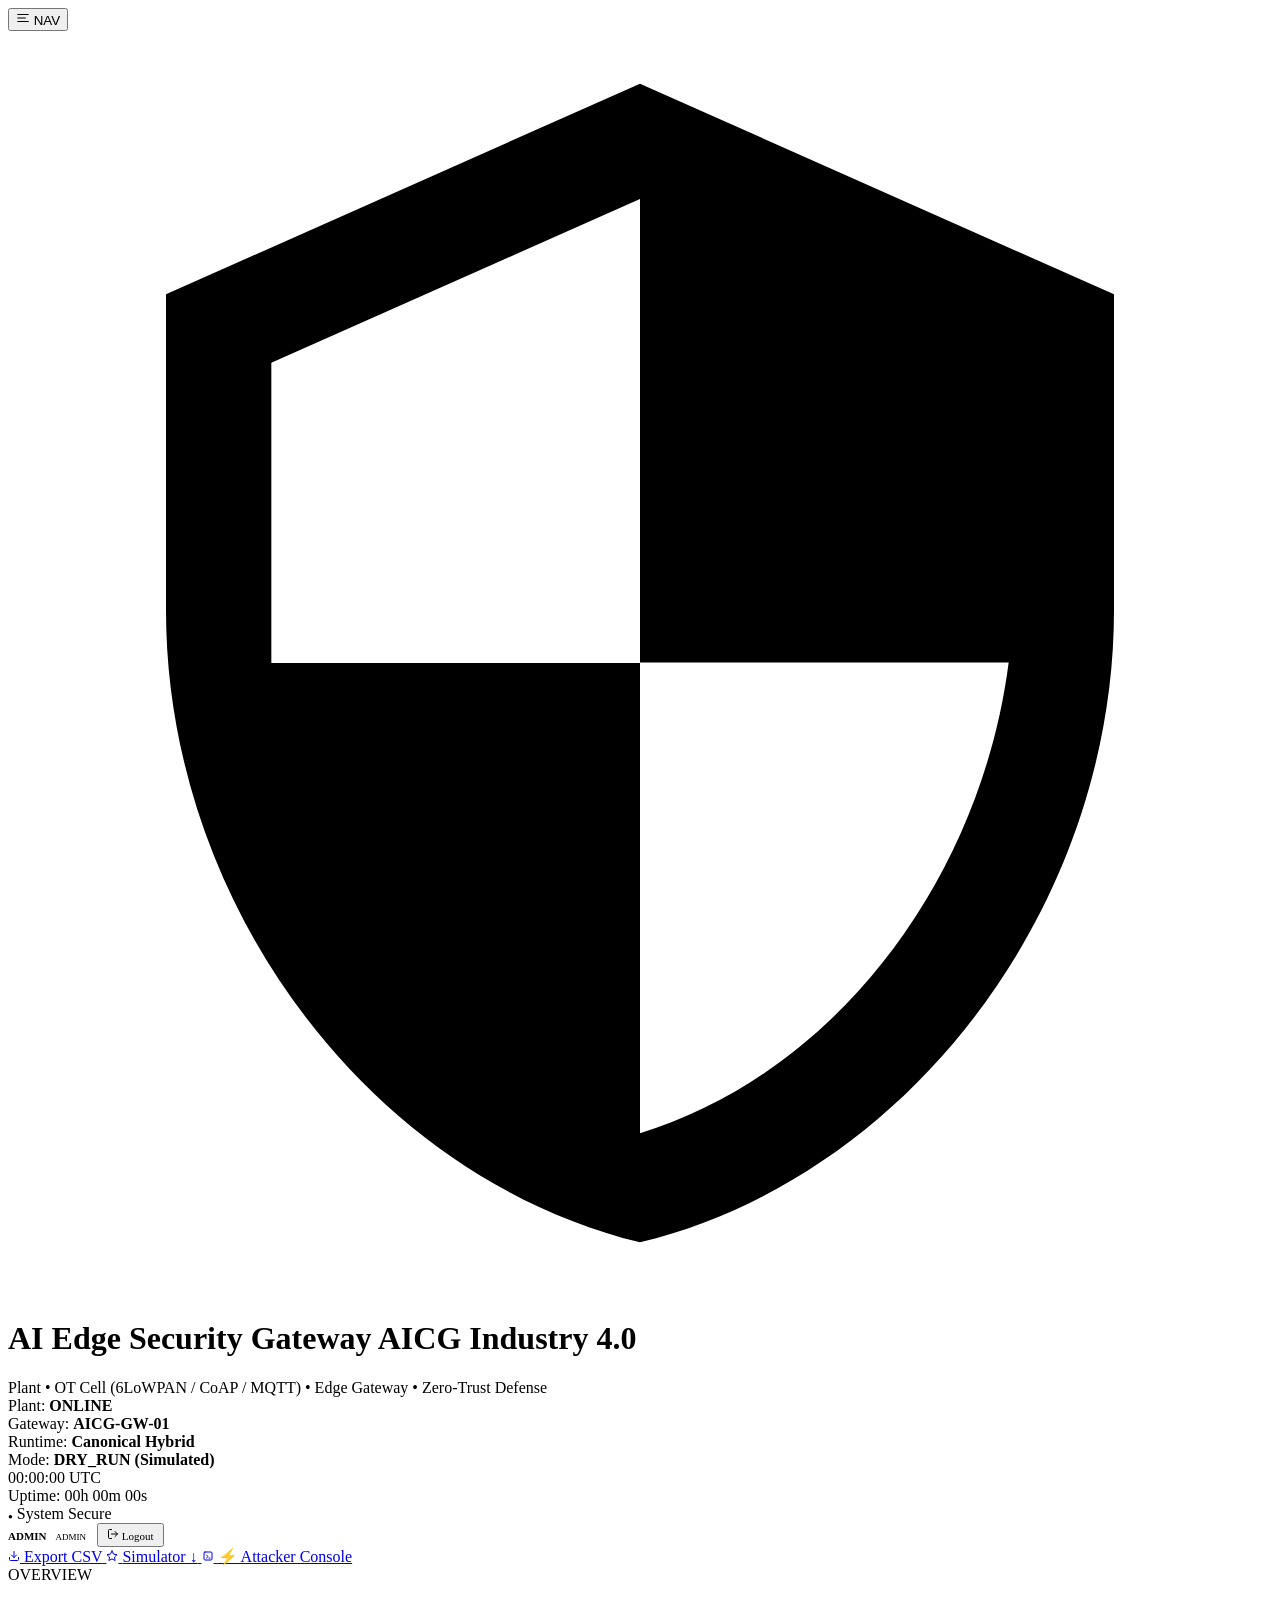
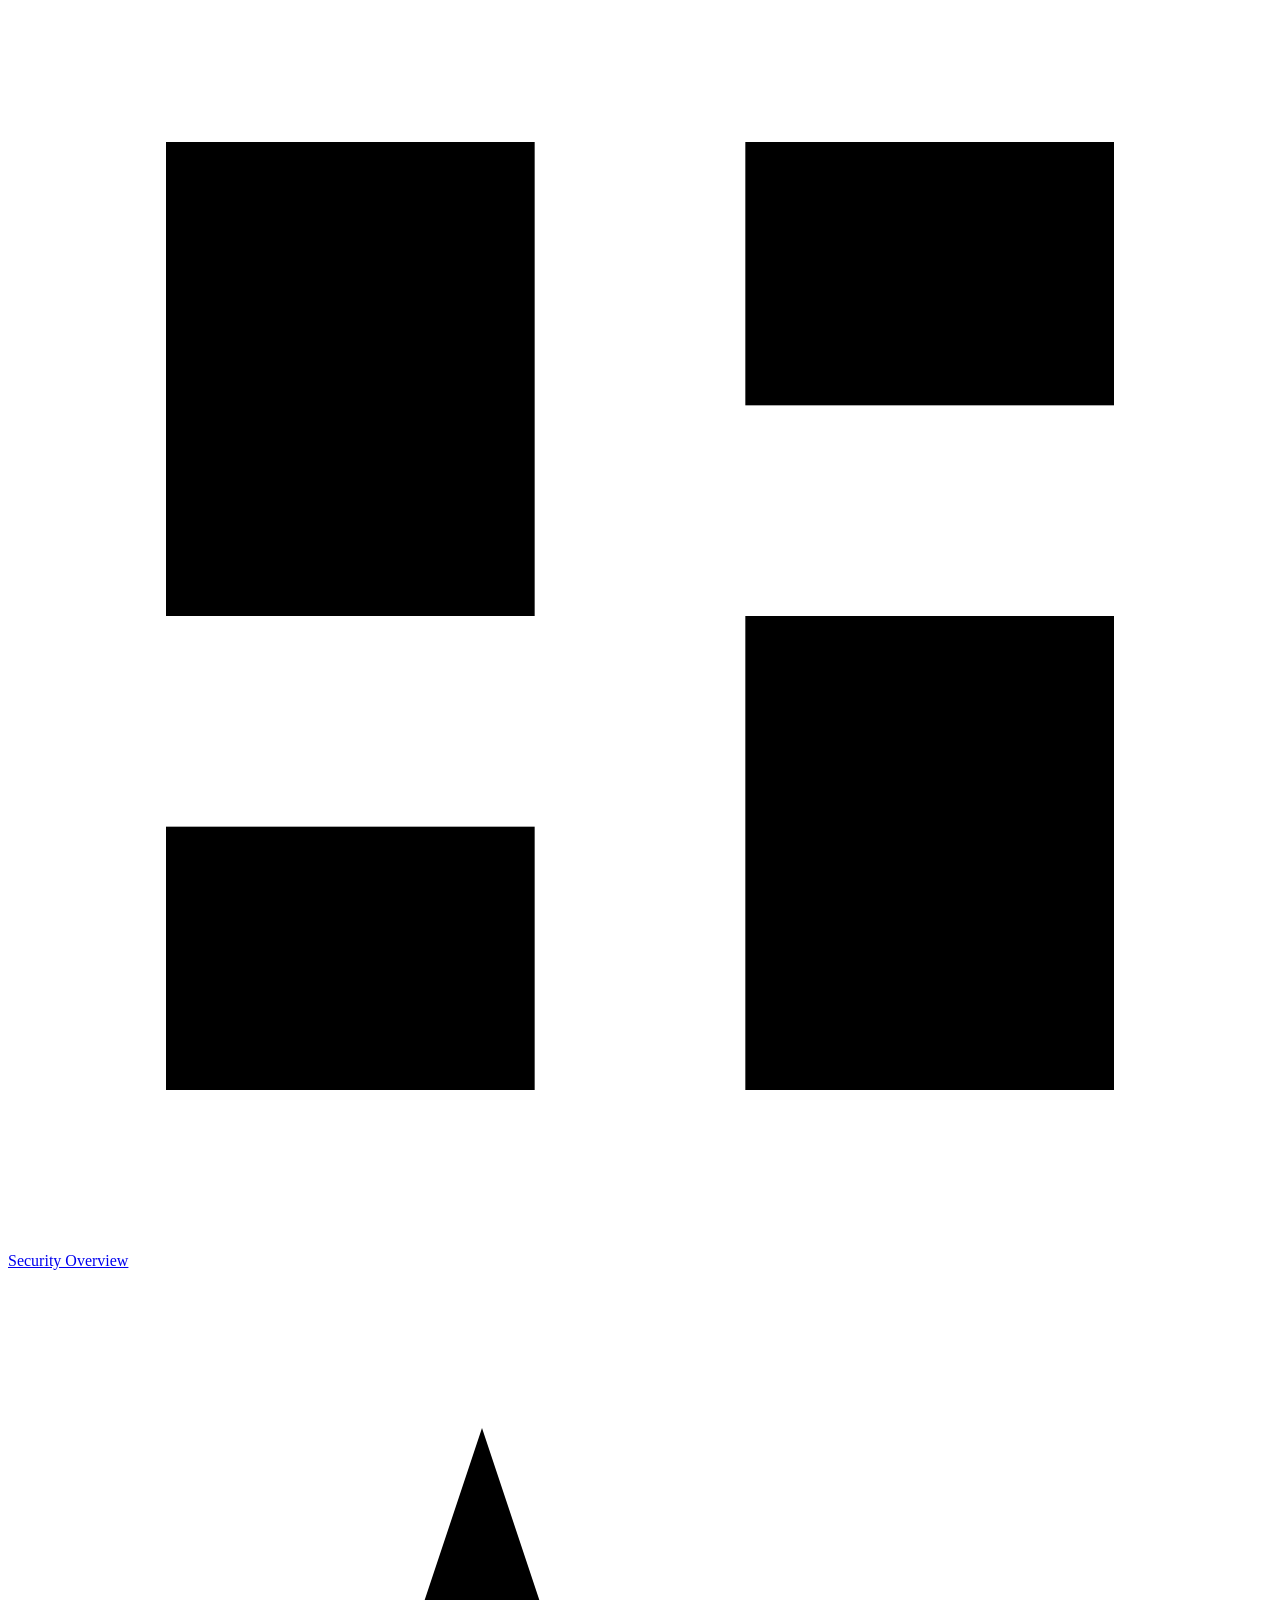
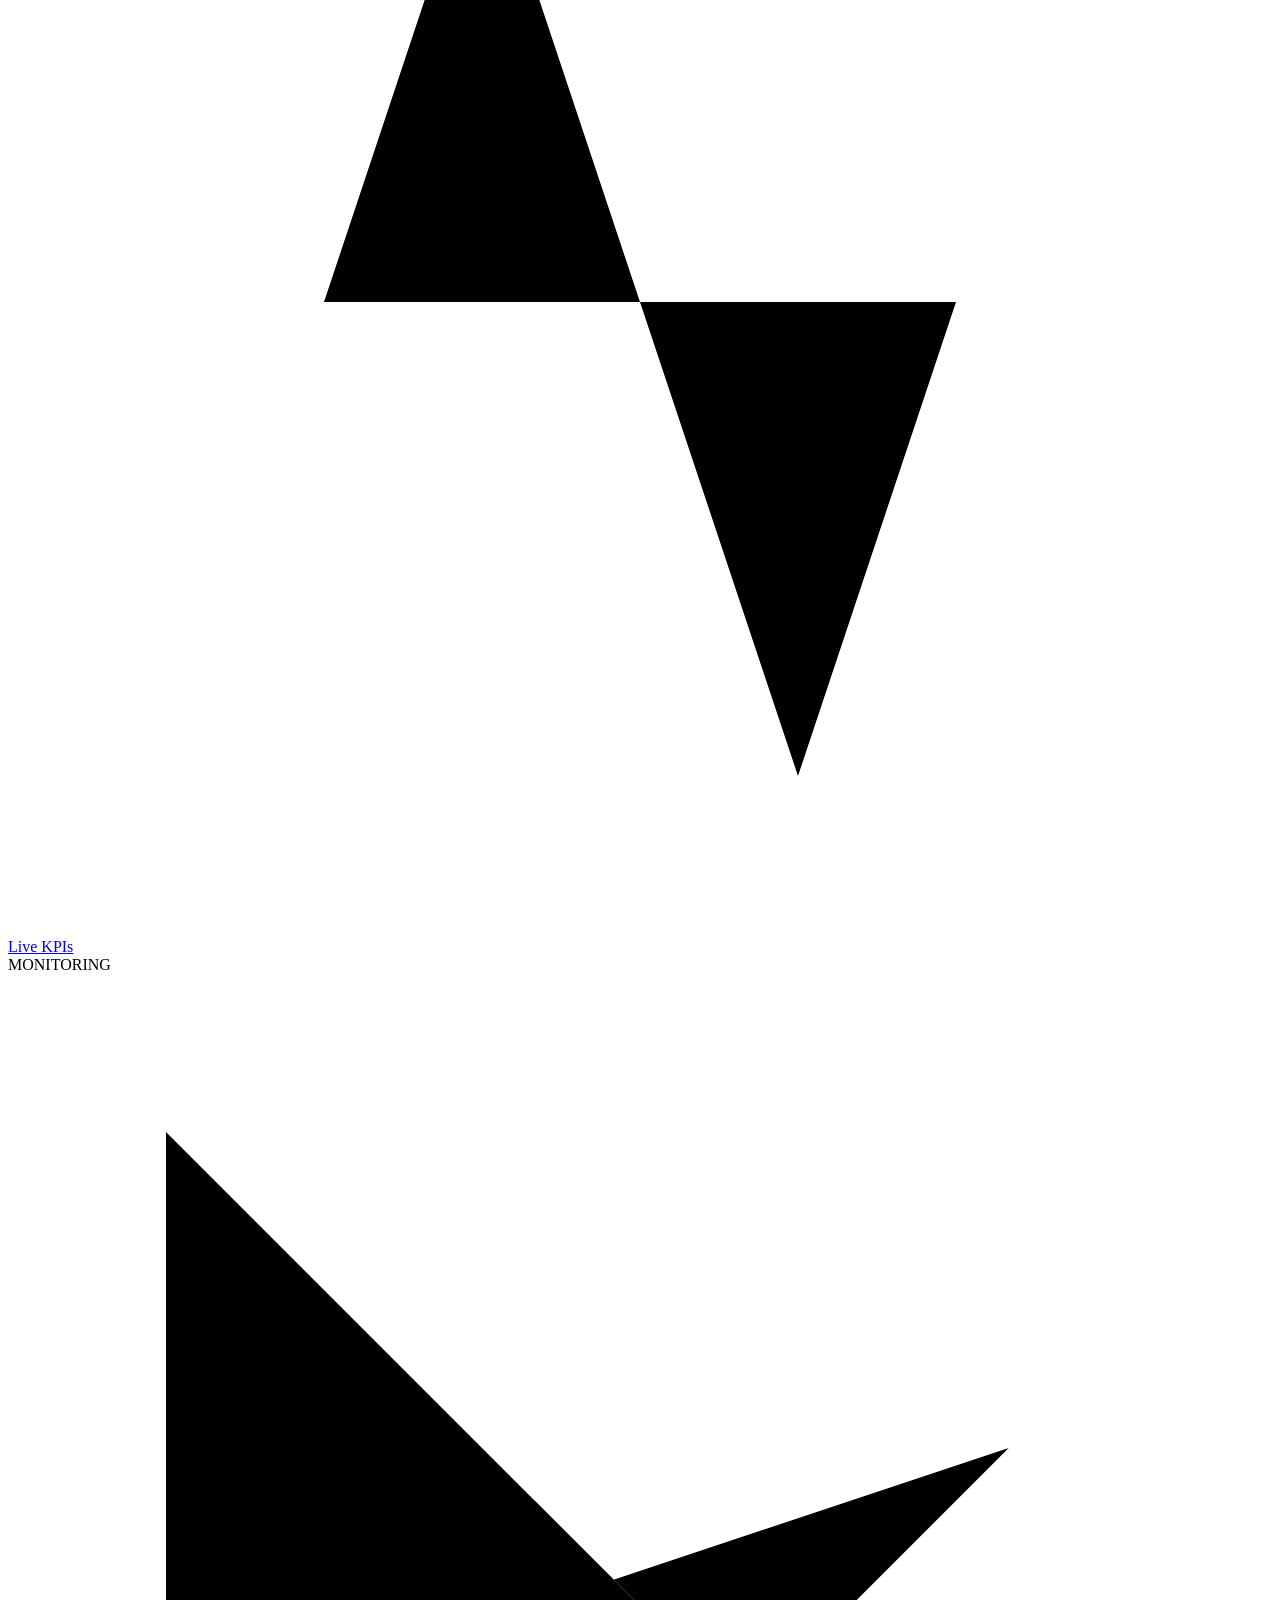
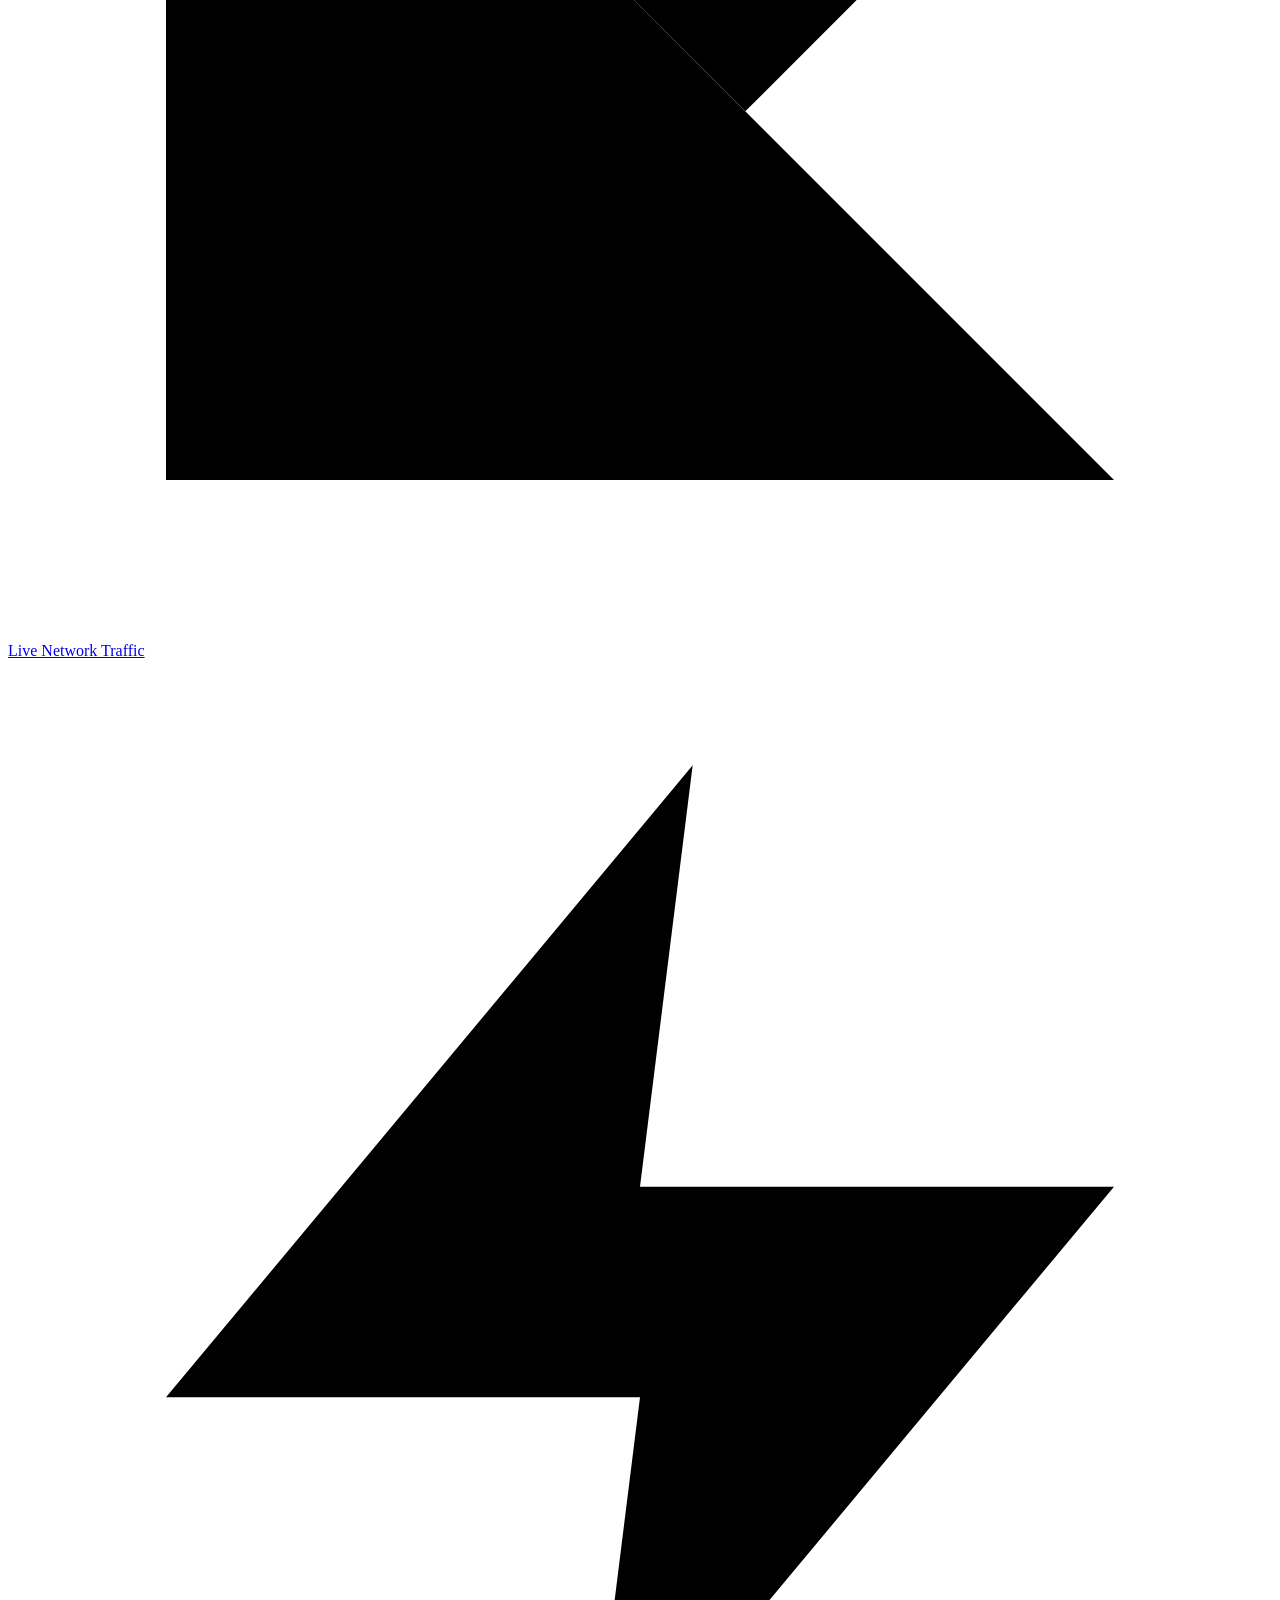
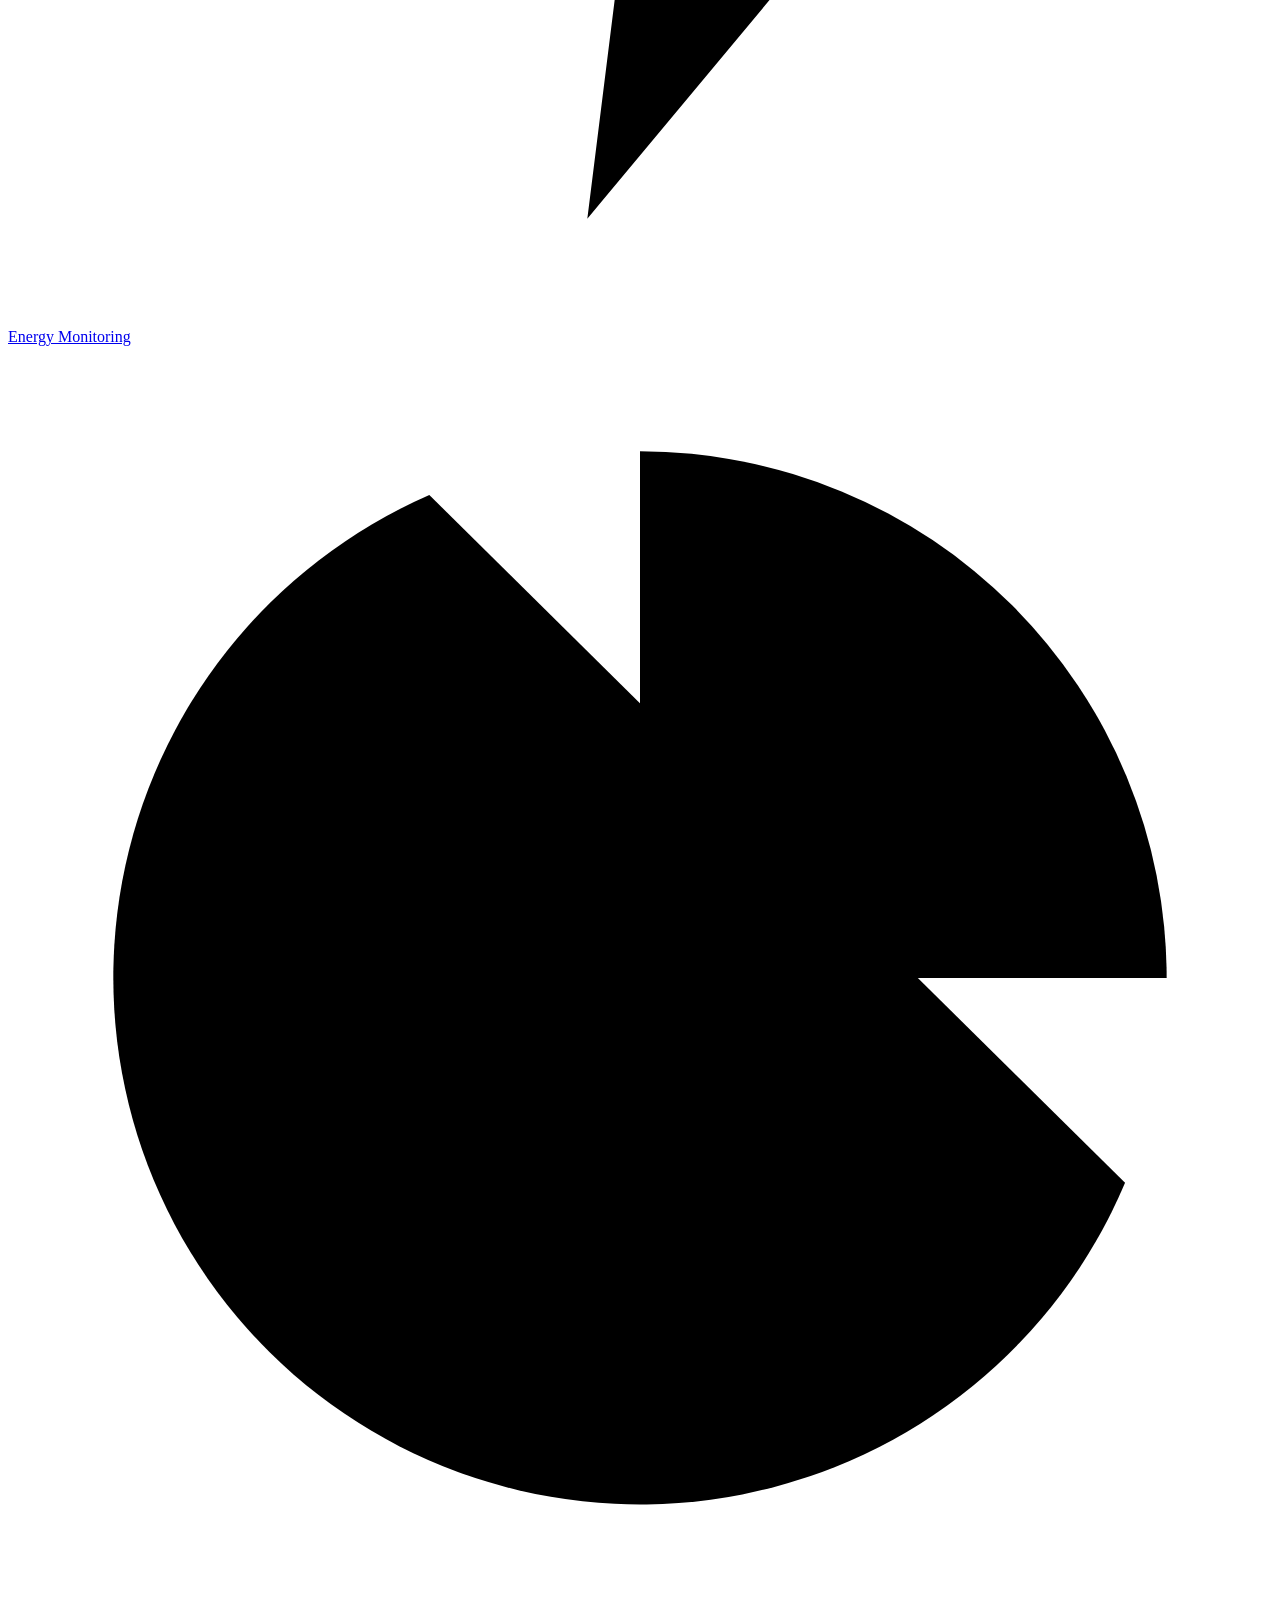
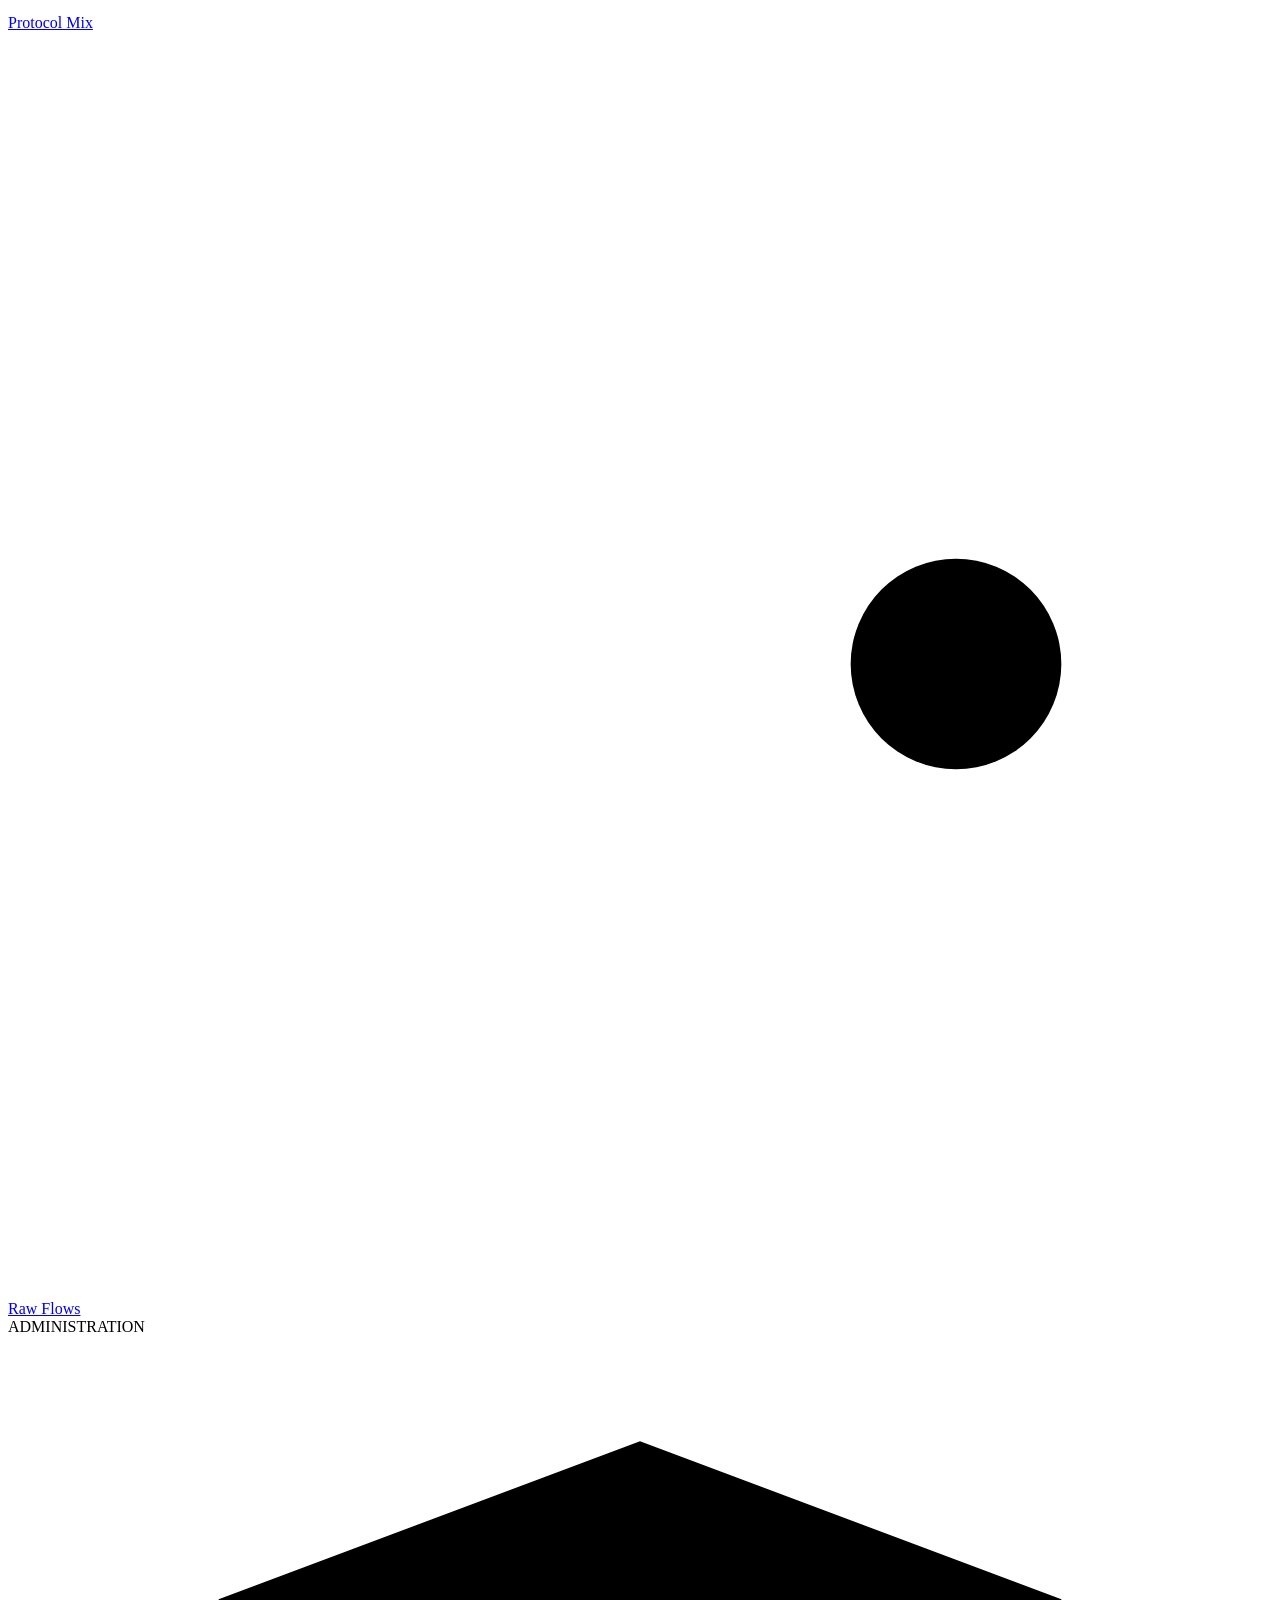
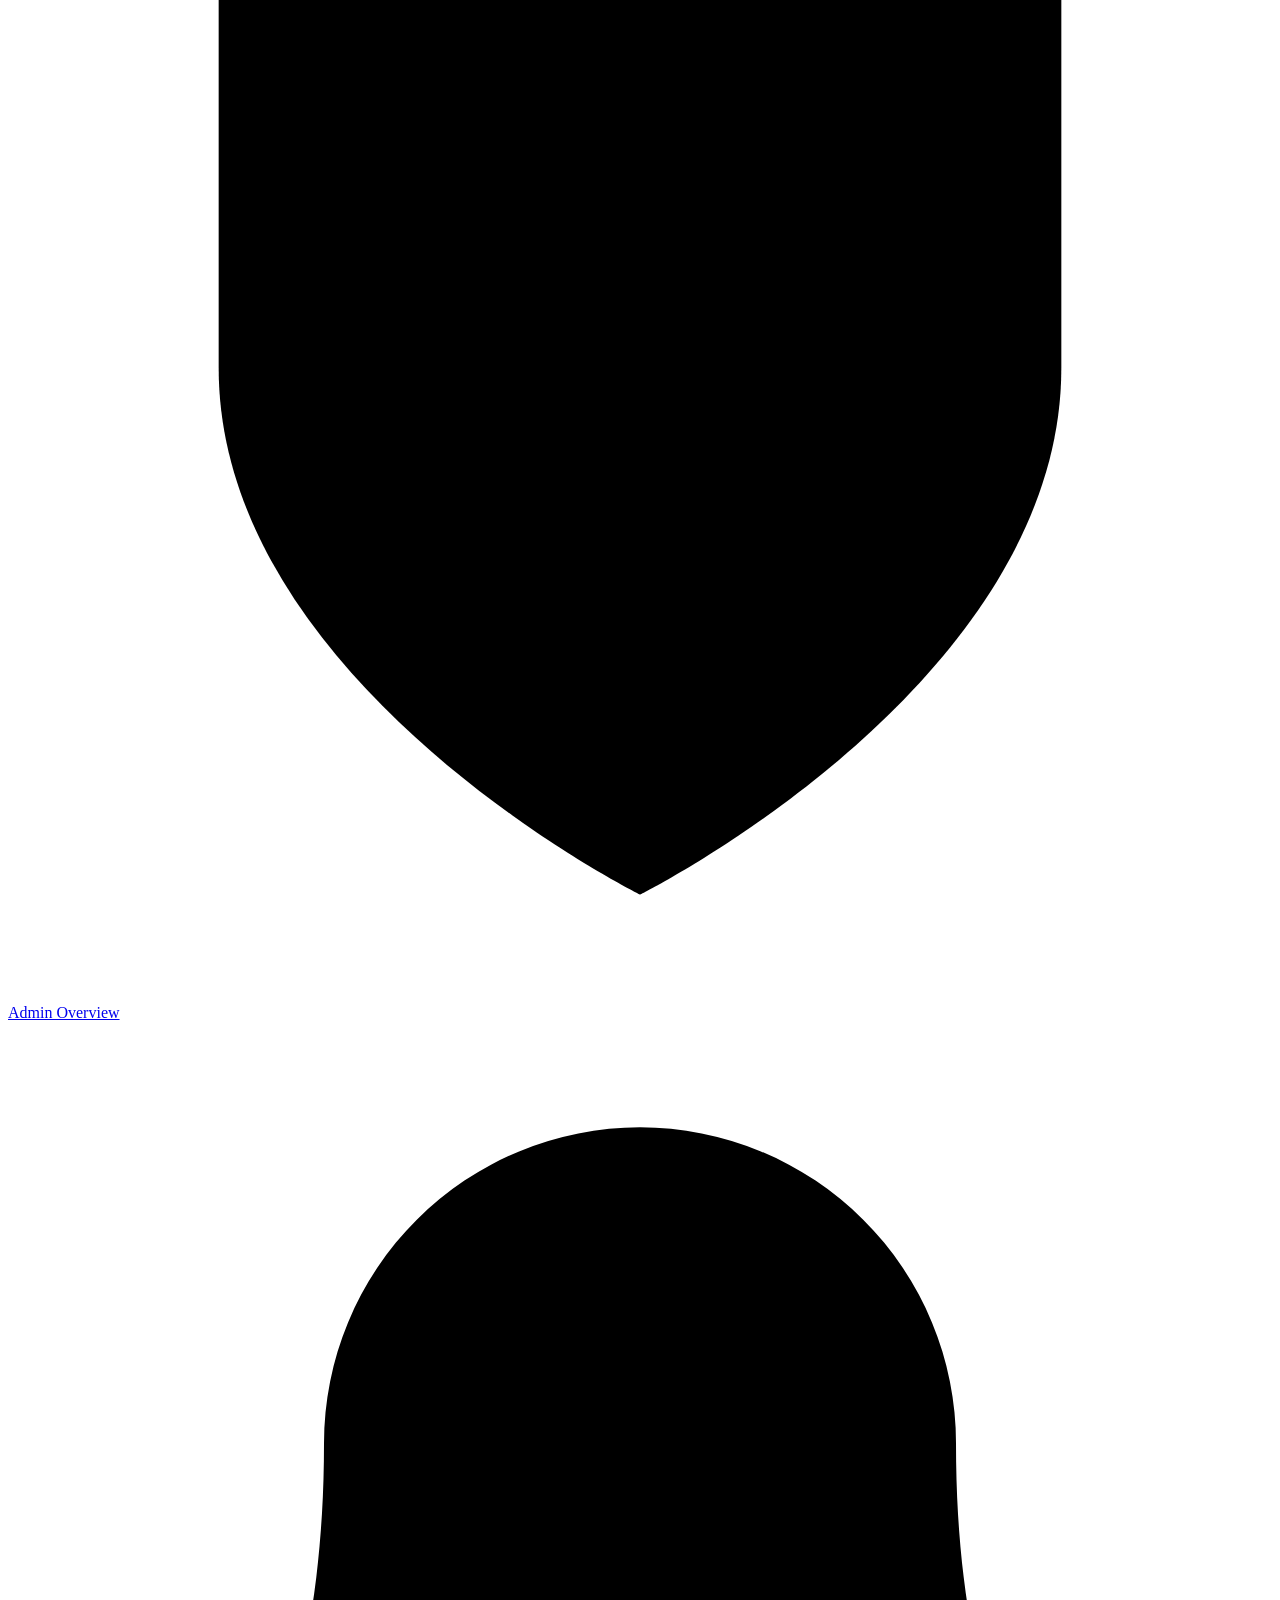
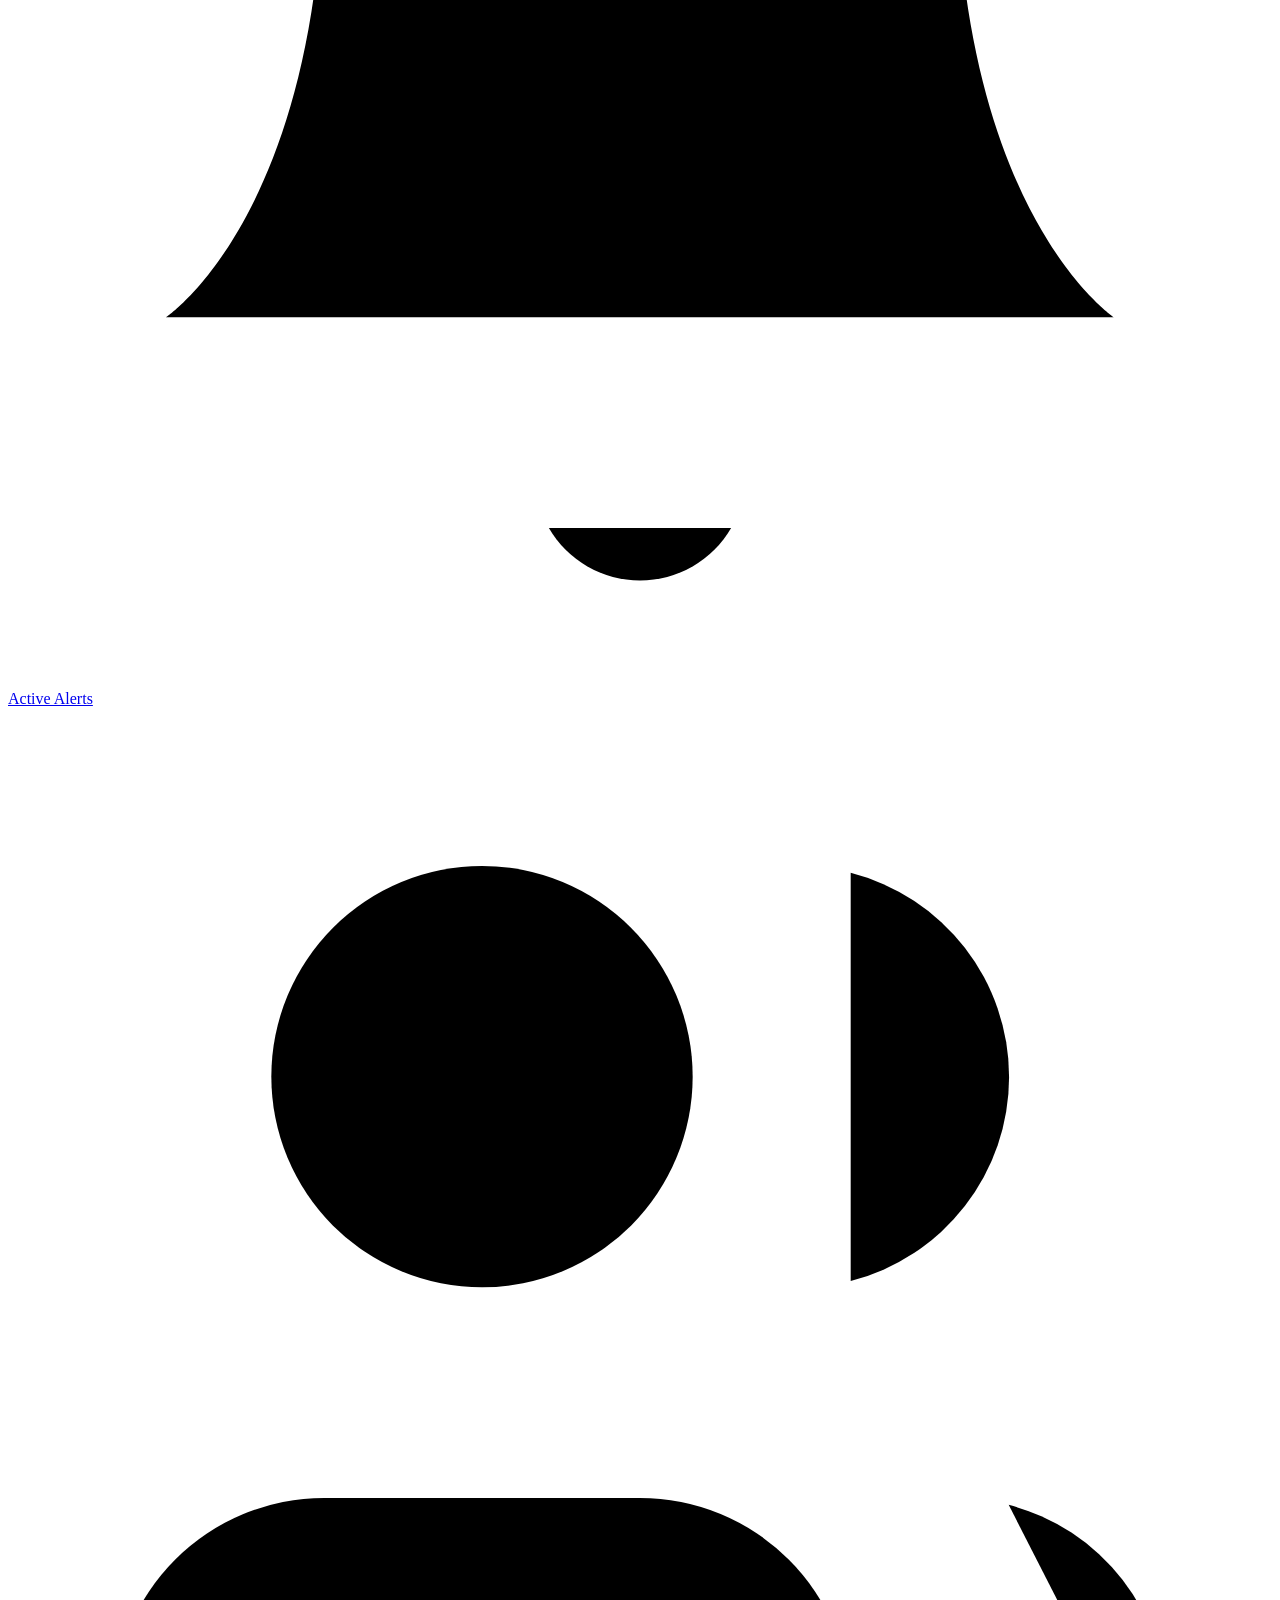
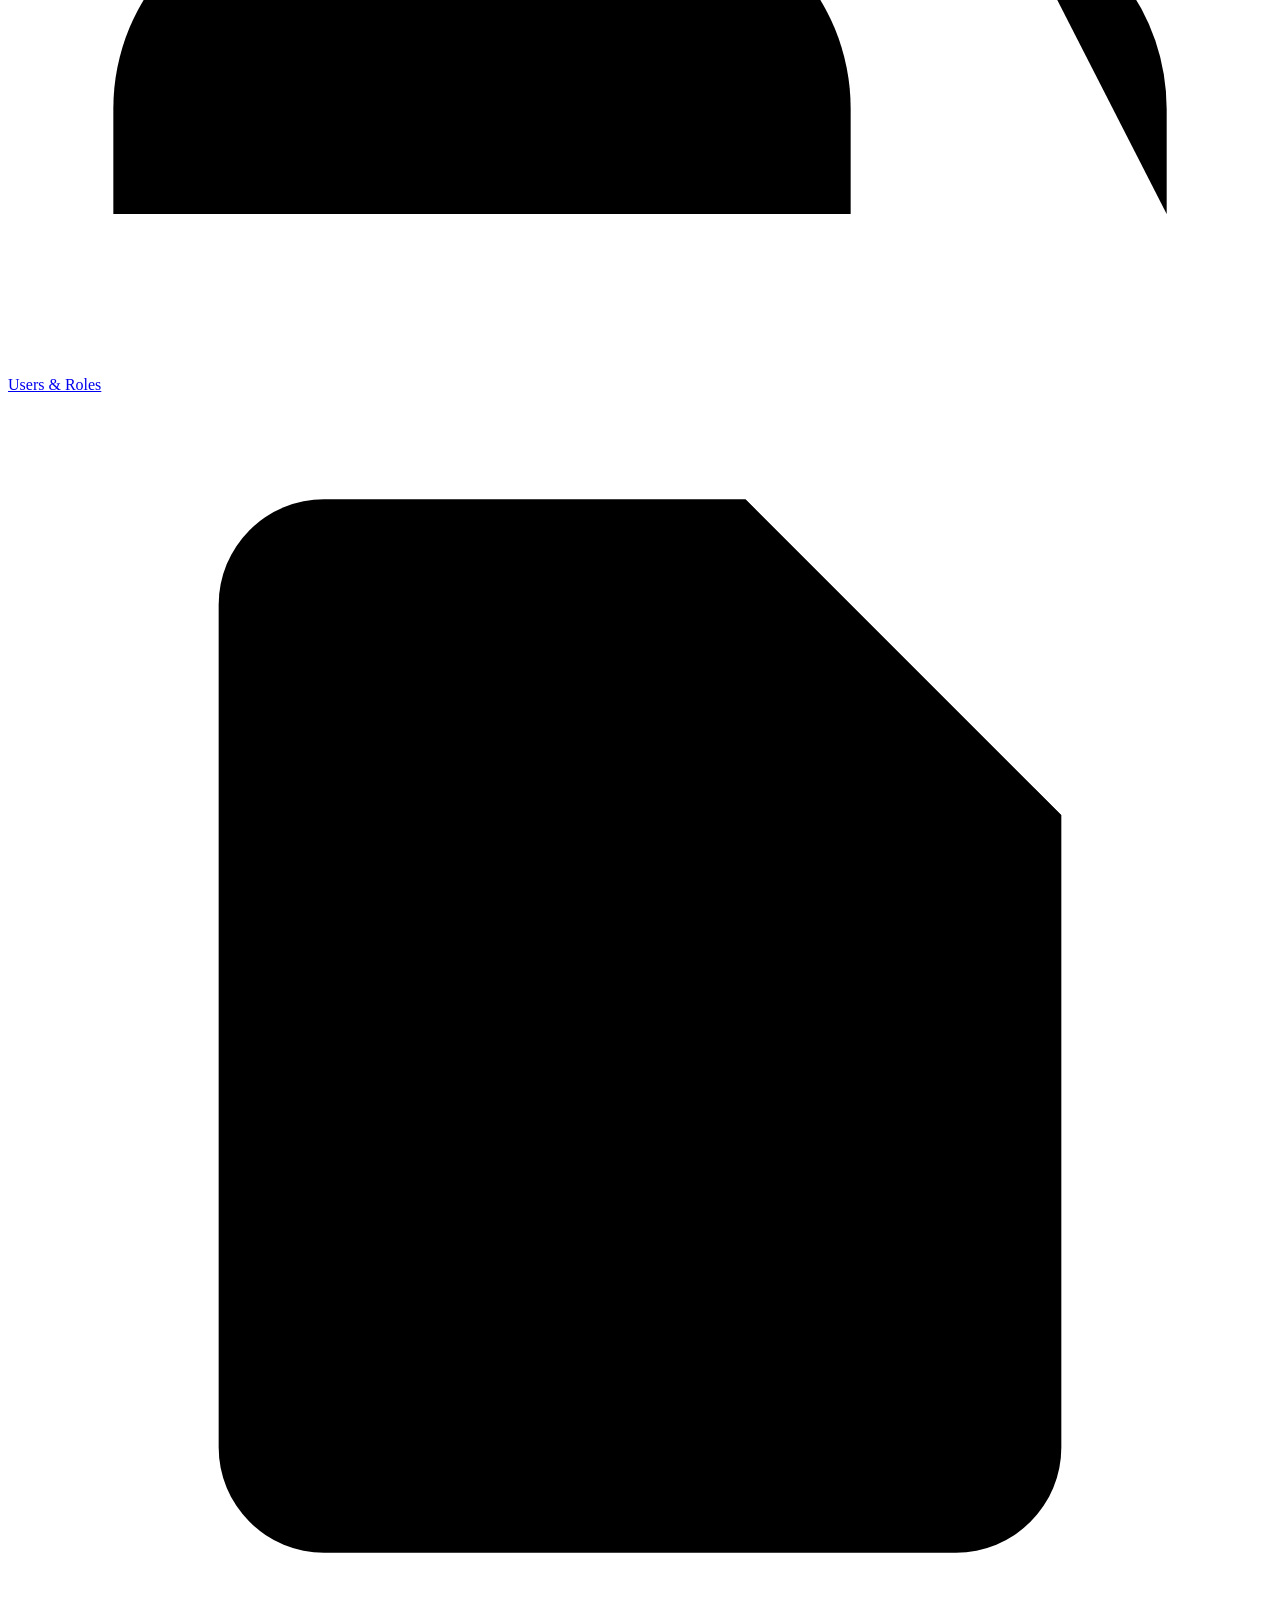
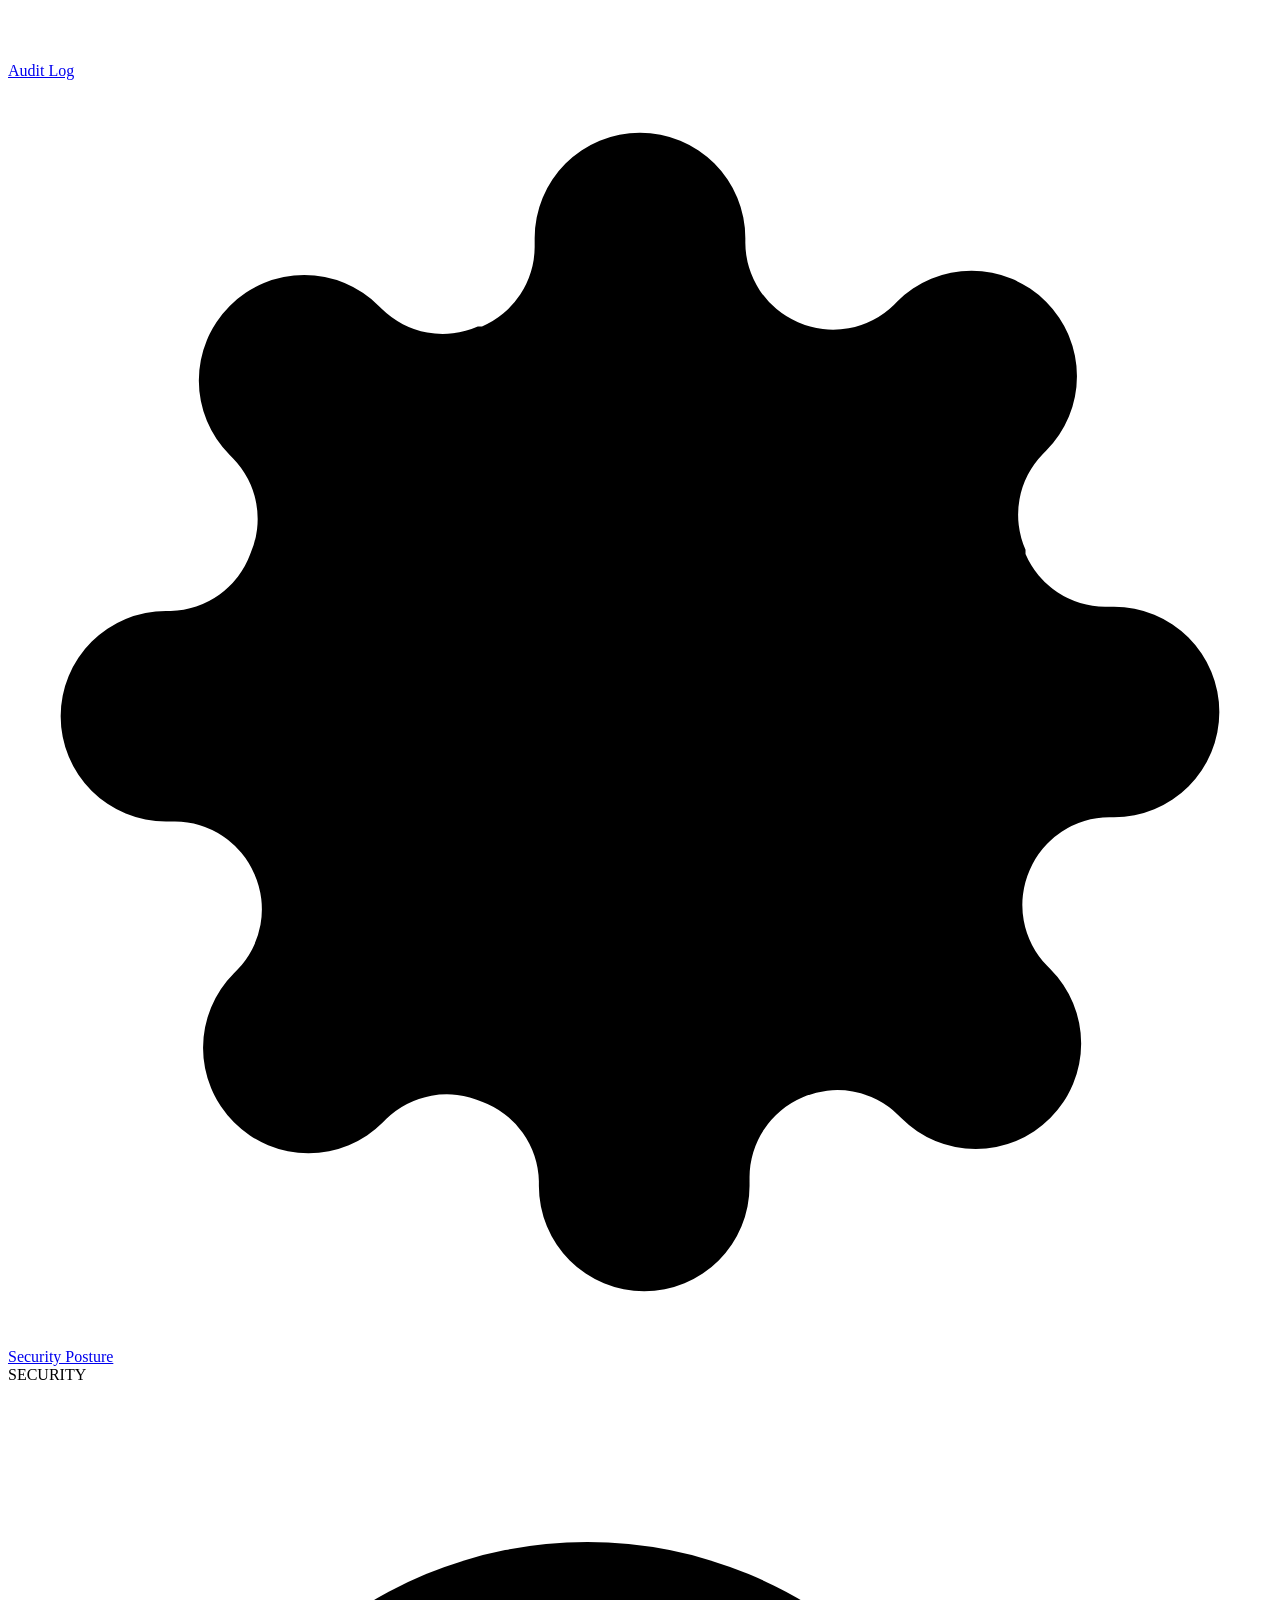
==== commit ade5b793: "feat: enhance iframe preview auth, add Render deployment configs and Dockerfile" ====
--- a/frontend/templates/index.html
+++ b/frontend/templates/index.html
@@ -6,6 +6,60 @@
     <title>AI EDGE SECURITY GATEWAY • AICG Industrial SOC &amp; OT Operations HMI</title>
     <link rel="stylesheet" href="/static/css/dashboard.css">
     <link rel="icon" type="image/svg+xml" href="data:image/svg+xml,%3Csvg xmlns='http://www.w3.org/2000/svg' viewBox='0 0 24 24' fill='%2338bdf8'%3E%3Cpath d='M12 1L3 5v6c0 5.55 3.84 10.74 9 12 5.16-1.26 9-6.45 9-12V5l-9-4zm0 10.99h7c-.53 4.12-3.28 7.79-7 8.94V12H5V6.3l7-3.11v8.8z'/%3E%3C/svg%3E">
+    <script>
+    (function() {
+        const params = new URLSearchParams(window.location.search);
+        let token = params.get("token") || params.get("auth_token");
+        if (token) {
+            try {
+                localStorage.setItem("aegis_token", token);
+                sessionStorage.setItem("aegis_token", token);
+            } catch(e) {}
+            params.delete("token");
+            params.delete("auth_token");
+            const newSearch = params.toString() ? ("?" + params.toString()) : "";
+            window.history.replaceState({}, document.title, window.location.pathname + newSearch);
+        } else {
+            try {
+                token = localStorage.getItem("aegis_token") || sessionStorage.getItem("aegis_token");
+            } catch(e) {}
+        }
+
+        const origFetch = window.fetch;
+        window.fetch = function(url, options) {
+            options = options || {};
+            const curToken = token || localStorage.getItem("aegis_token") || sessionStorage.getItem("aegis_token");
+            if (curToken) {
+                if (!options.headers) {
+                    options.headers = {};
+                }
+                if (options.headers instanceof Headers) {
+                    if (!options.headers.has("Authorization")) {
+                        options.headers.set("Authorization", "Bearer " + curToken);
+                    }
+                } else if (Array.isArray(options.headers)) {
+                    options.headers.push(["Authorization", "Bearer " + curToken]);
+                } else {
+                    if (!options.headers["Authorization"]) {
+                        options.headers["Authorization"] = "Bearer " + curToken;
+                    }
+                }
+            }
+            return origFetch.call(this, url, options);
+        };
+
+        const origEventSource = window.EventSource;
+        if (origEventSource) {
+            window.EventSource = function(url, config) {
+                const curToken = token || localStorage.getItem("aegis_token") || sessionStorage.getItem("aegis_token");
+                if (curToken && typeof url === "string" && !url.includes("token=")) {
+                    url += (url.includes("?") ? "&" : "?") + "token=" + encodeURIComponent(curToken);
+                }
+                return new origEventSource(url, config);
+            };
+        }
+    })();
+    </script>
 </head>
 <body>
 
@@ -90,9 +144,14 @@
                 <span>Export CSV</span>
             </a>
 
-            <a href="/attacker" target="_blank" class="btn-header-tool btn-header-remote" title="Open Dedicated AICG Attacker Console">
+            <a href="#sec-controls" class="btn-header-tool" title="Jump to in-page Attack Simulator" onclick="const el=document.getElementById('sec-controls');if(el){el.scrollIntoView({behavior:'smooth'});}return false;">
+                <svg viewBox="0 0 24 24" width="12" height="12" fill="none" stroke="currentColor" stroke-width="2" stroke-linecap="round" stroke-linejoin="round" aria-hidden="true"><polygon points="12 2 15.09 8.26 22 9.27 17 14.14 18.18 21.02 12 17.77 5.82 21.02 7 14.14 2 9.27 8.91 8.26 12 2"/></svg>
+                <span>Simulator ↓</span>
+            </a>
+
+            <a href="/attacker" class="btn-header-tool btn-header-remote" title="Open Dedicated AICG Attacker Console" onclick="window.location.href='/attacker'; return false;">
                 <svg viewBox="0 0 24 24" width="12" height="12" fill="none" stroke="currentColor" stroke-width="2" stroke-linecap="round" stroke-linejoin="round" aria-hidden="true"><rect x="4" y="4" width="16" height="16" rx="2" ry="2"/><polyline points="9 10 12 13 9 16"/><line x1="14" y1="16" x2="16" y2="16"/></svg>
-                <span>Attacker</span>
+                <span>⚡ Attacker Console</span>
             </a>
         </div>
 
@@ -2167,9 +2226,9 @@
                 <span>Run Controlled Demo</span>
             </button>
 
-            <a href="/attacker" target="_blank" class="btn-open-remote">
+            <a href="/attacker" class="btn-open-remote" onclick="window.location.href='/attacker'; return false;">
                 <svg viewBox="0 0 24 24" width="13" height="13" fill="none" stroke="currentColor" stroke-width="2" stroke-linecap="round" stroke-linejoin="round" aria-hidden="true"><rect x="4" y="4" width="16" height="16" rx="2" ry="2"/><polyline points="9 10 12 13 9 16"/><line x1="14" y1="16" x2="16" y2="16"/></svg>
-                <span>Open Remote Attacker Console →</span>
+                <span>Open Dedicated Attacker Console →</span>
             </a>
         </div>
 
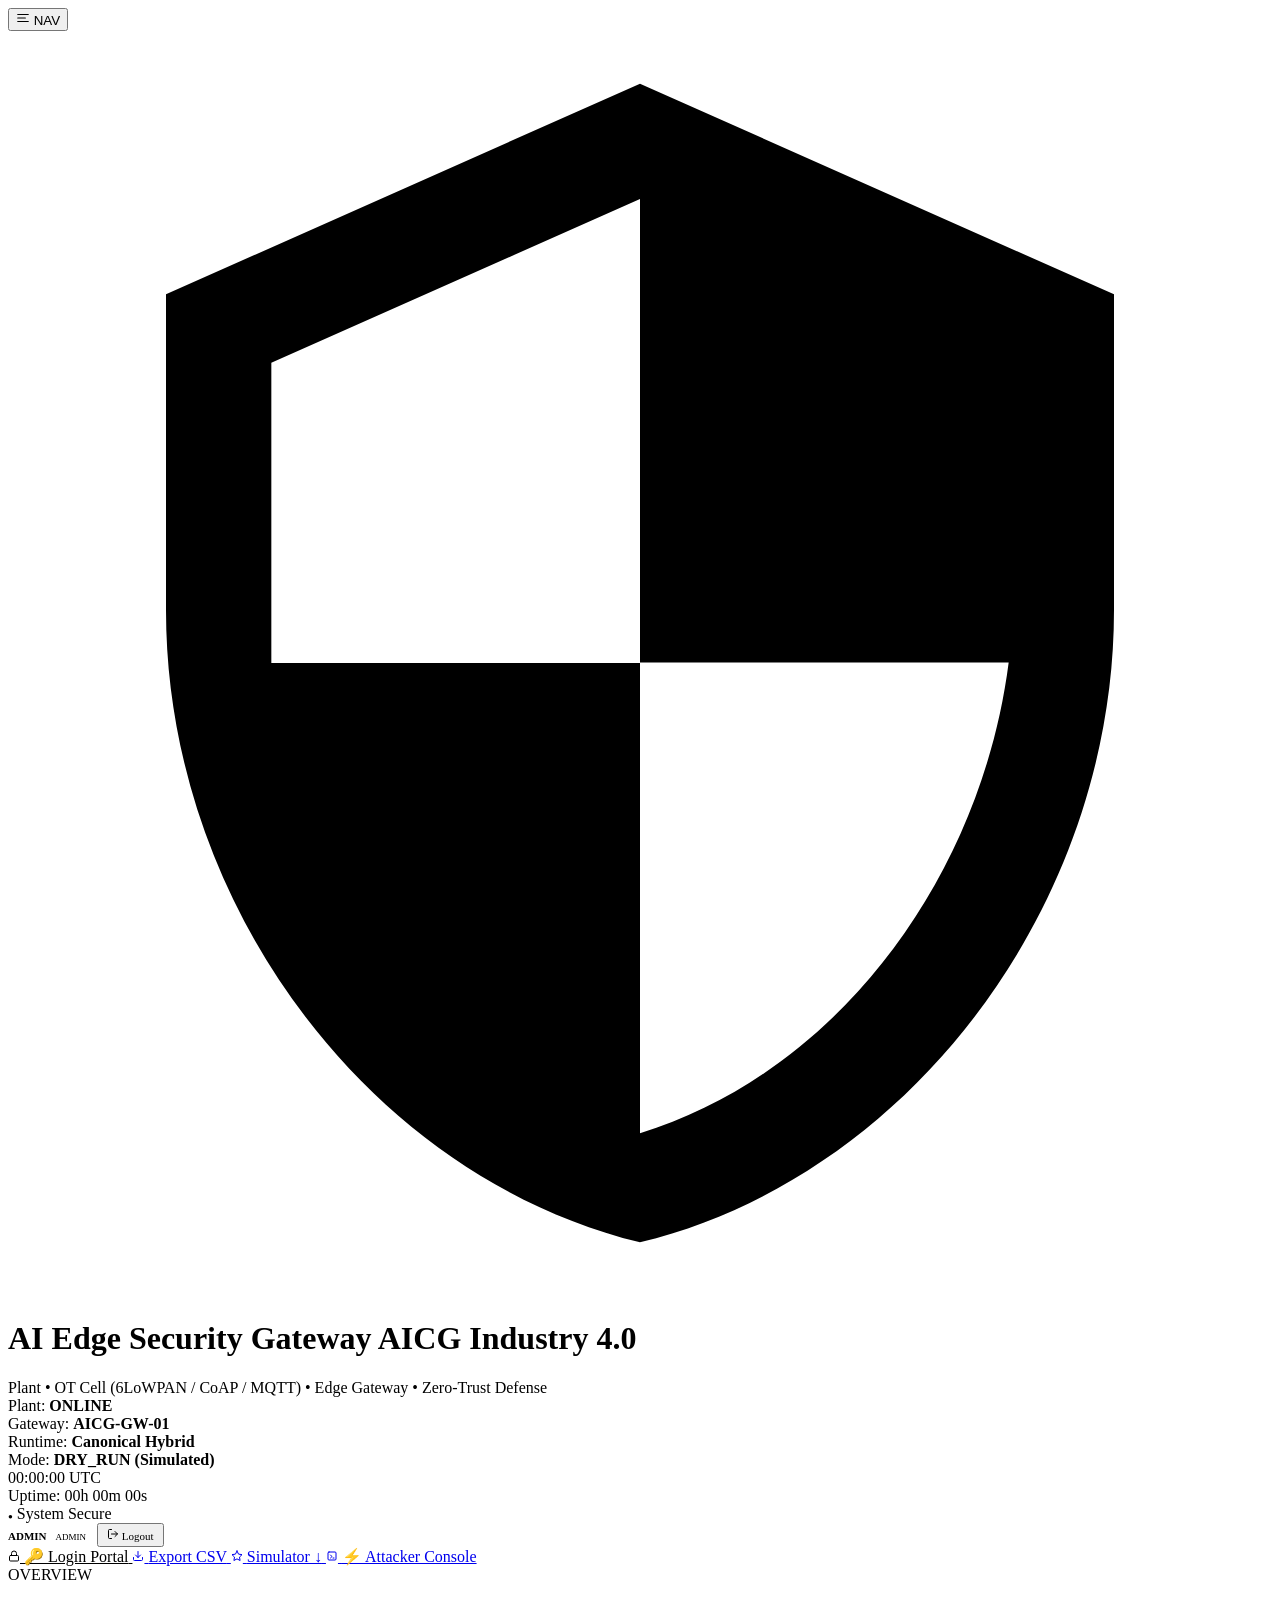
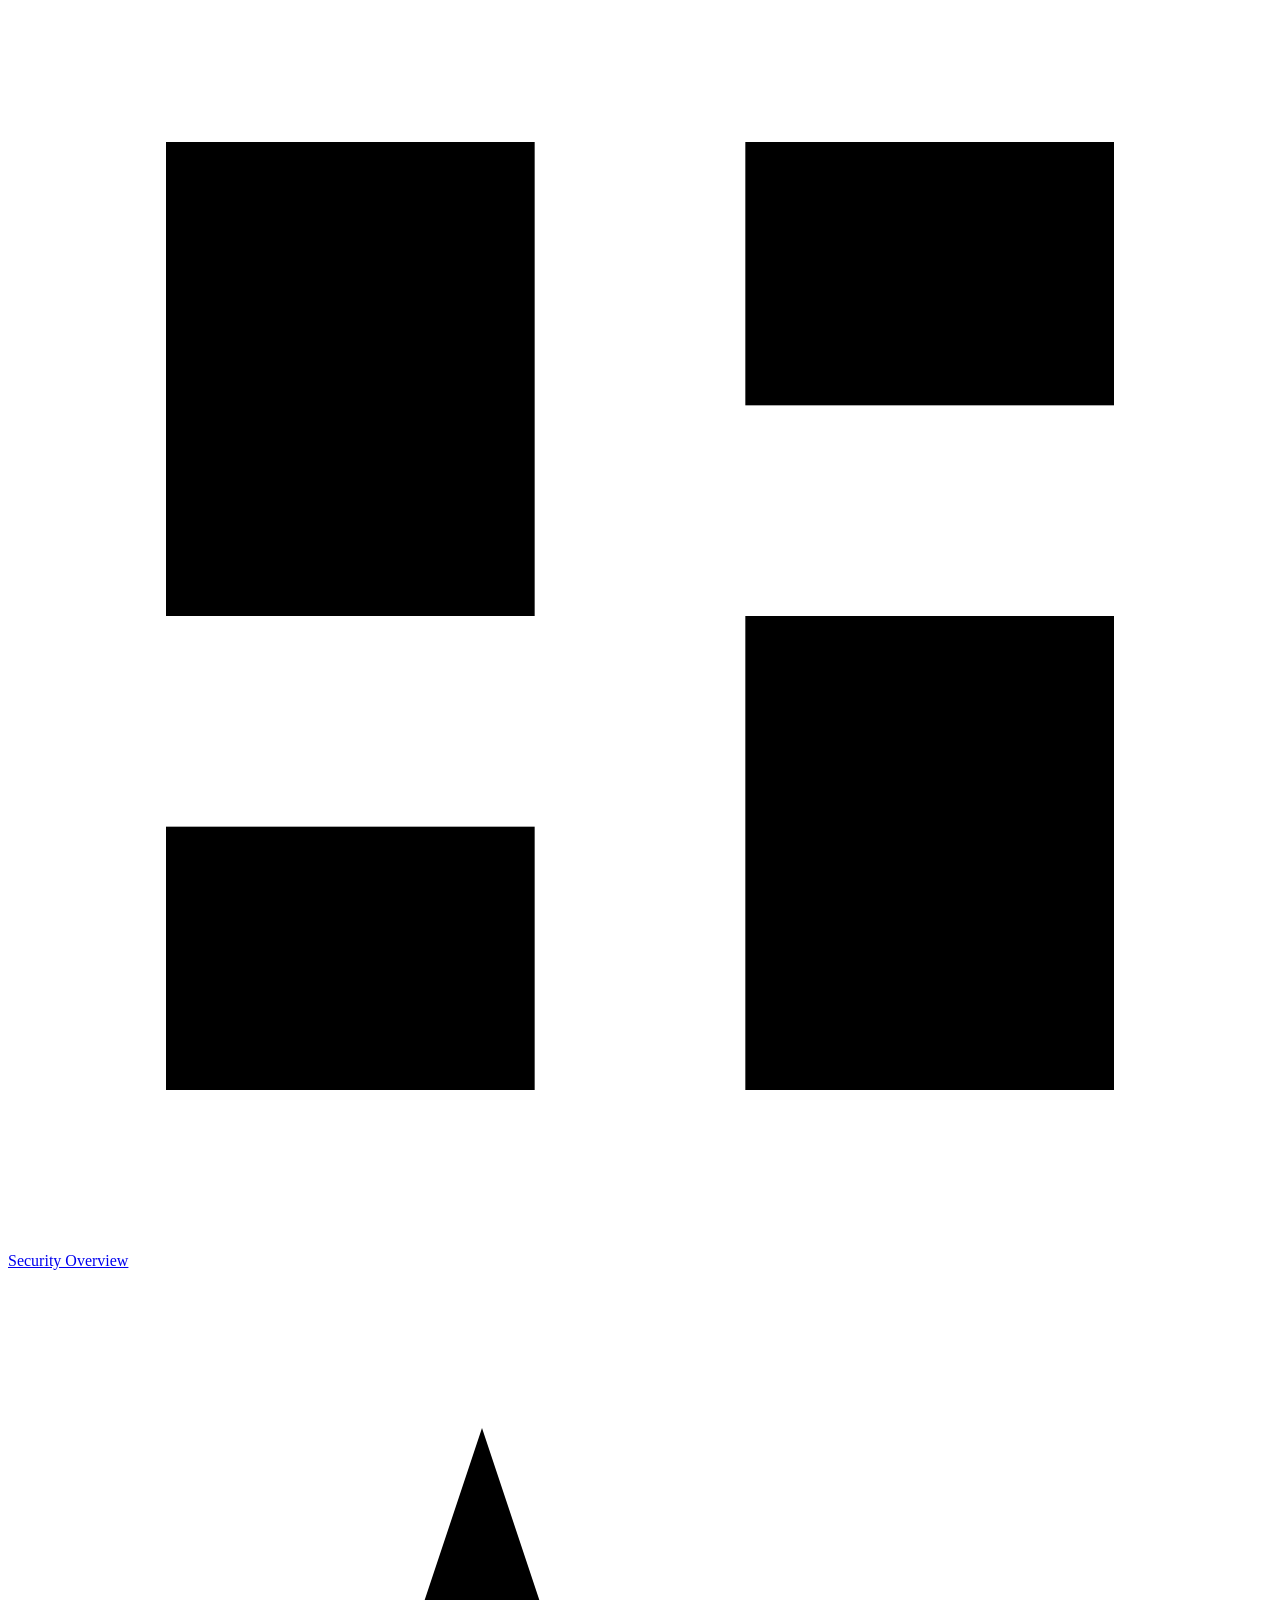
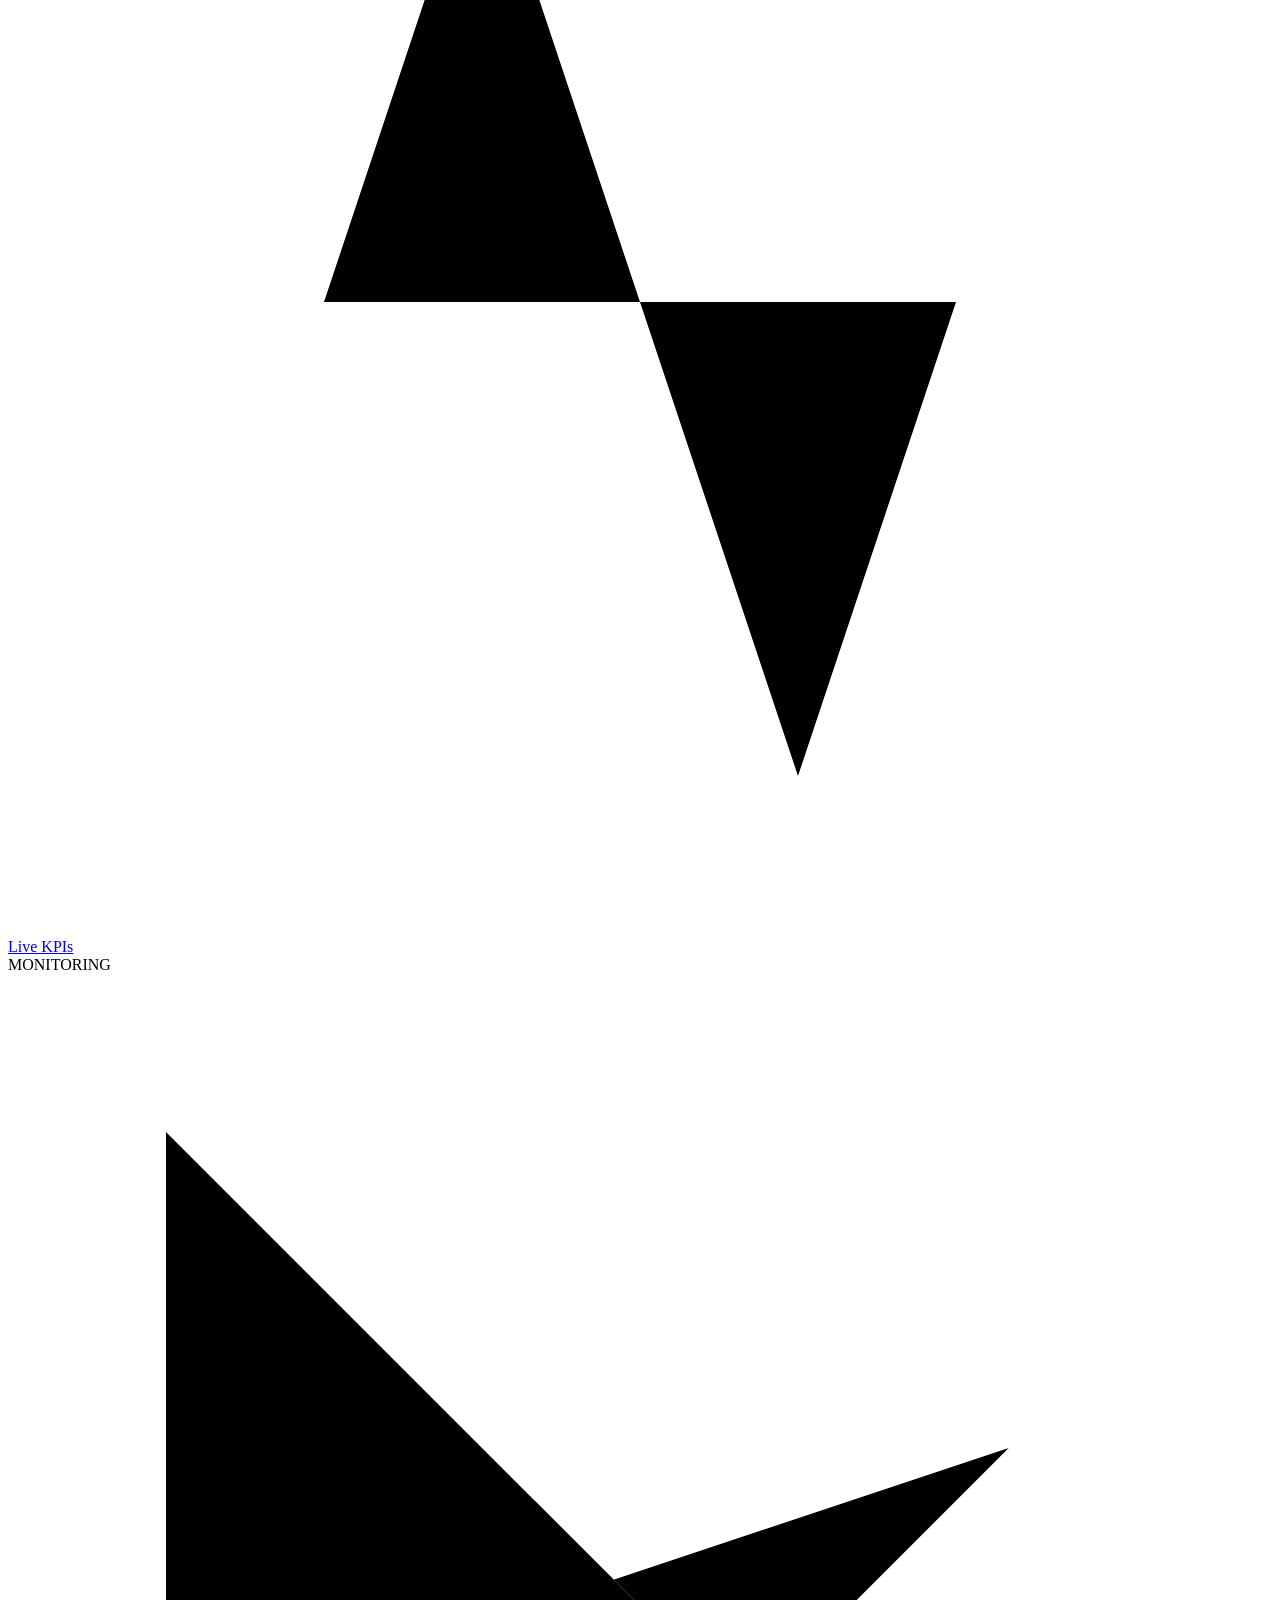
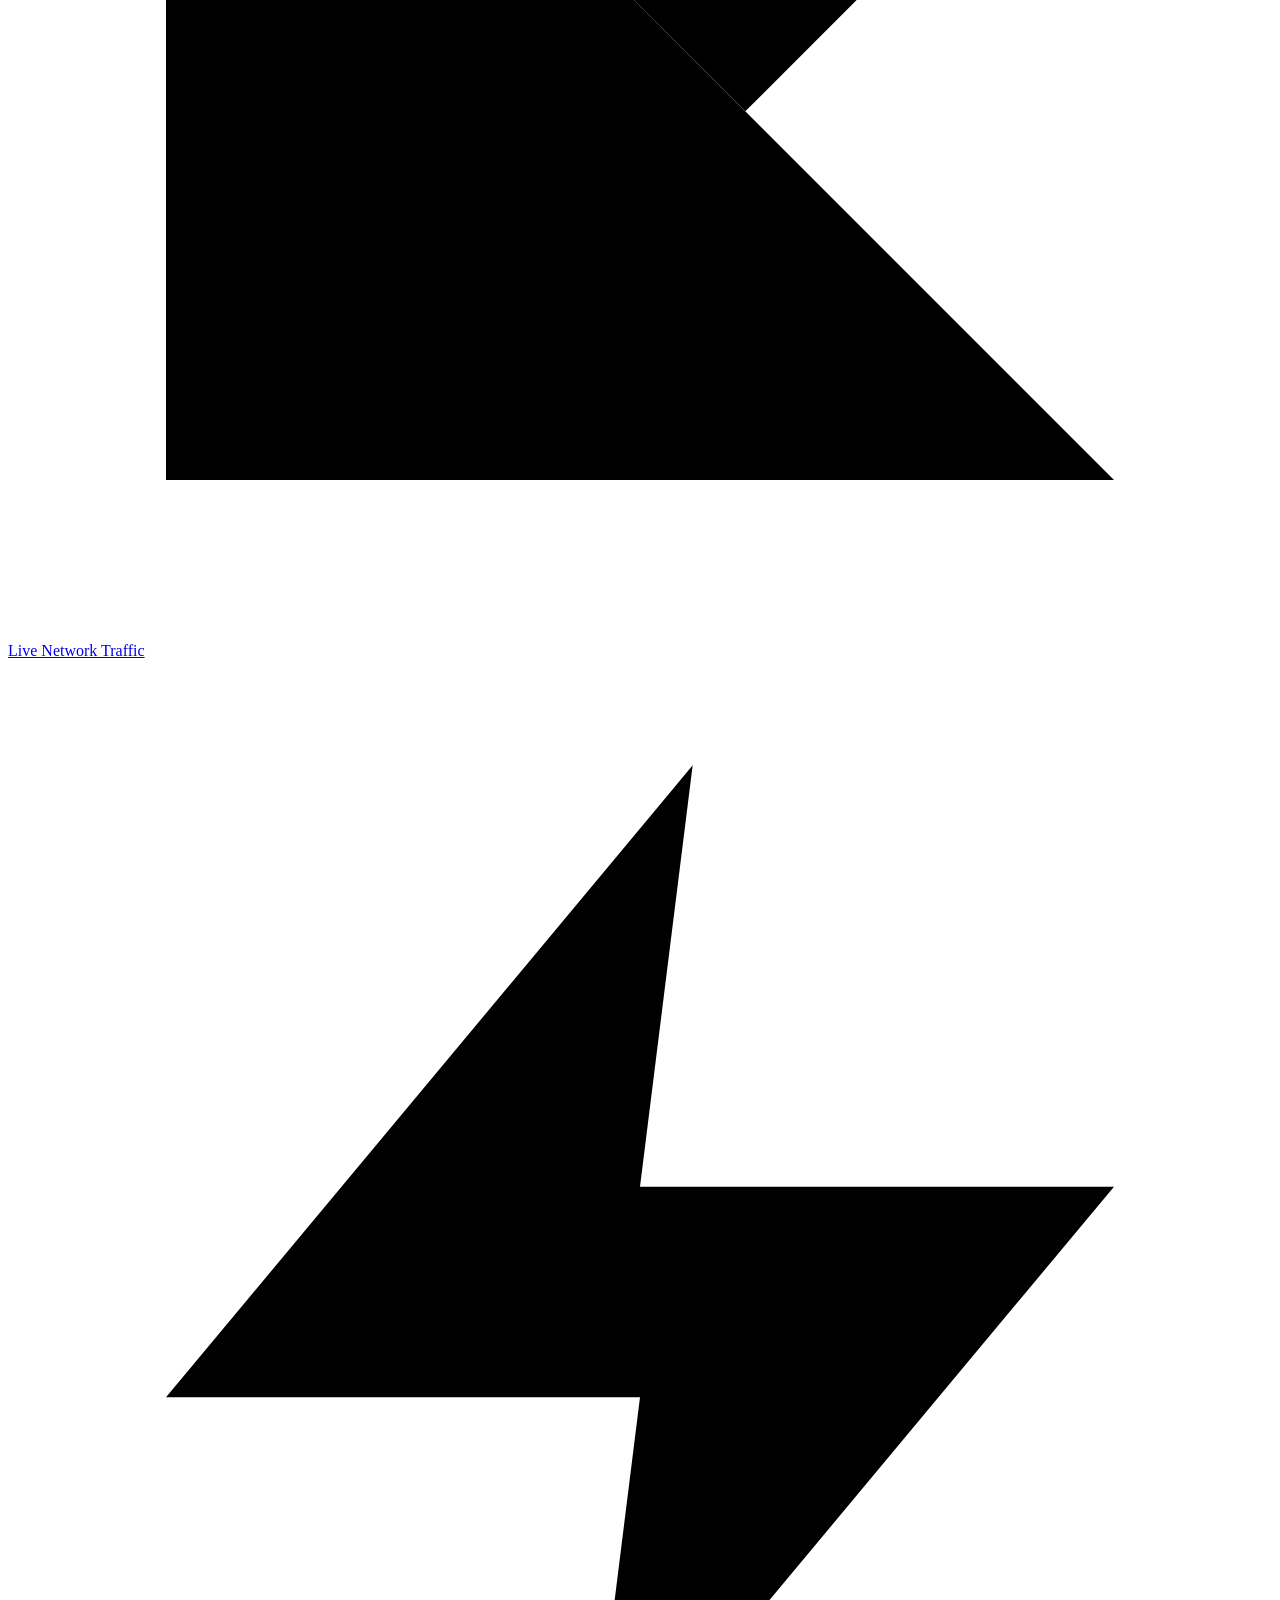
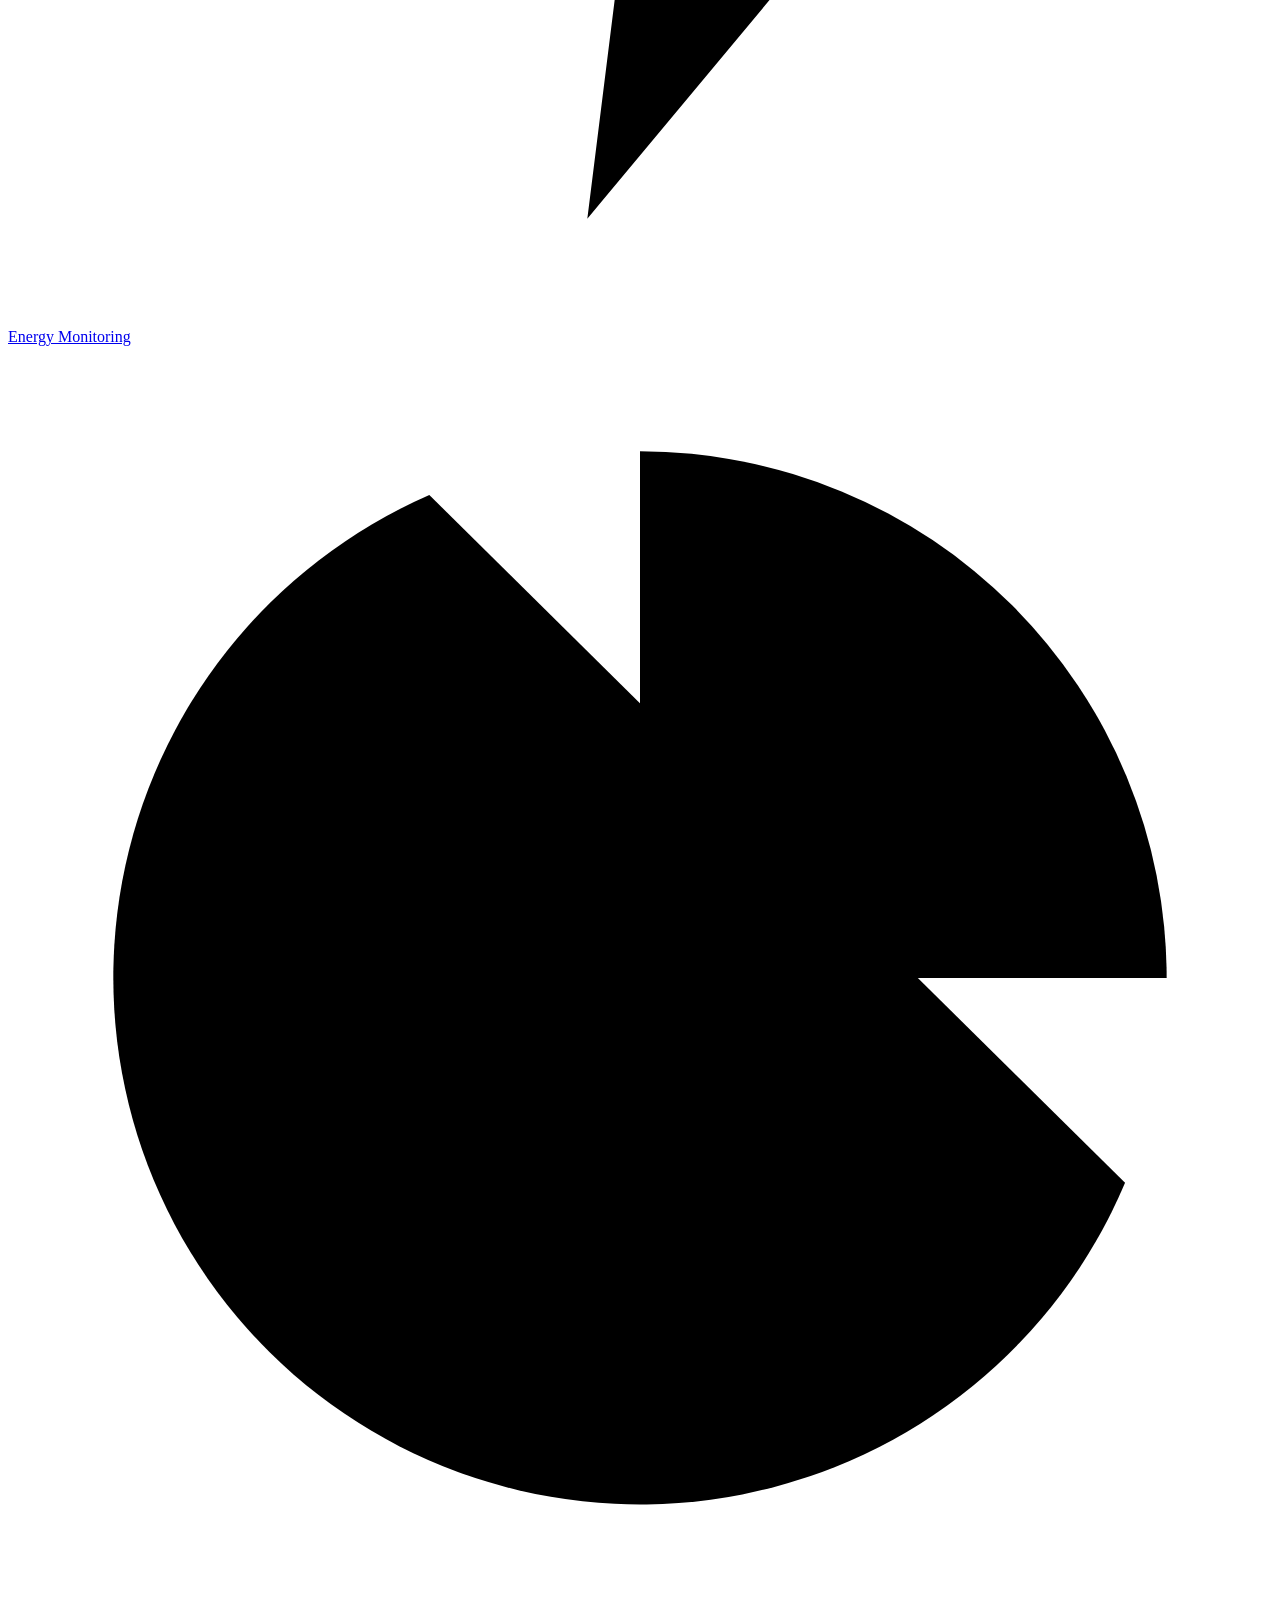
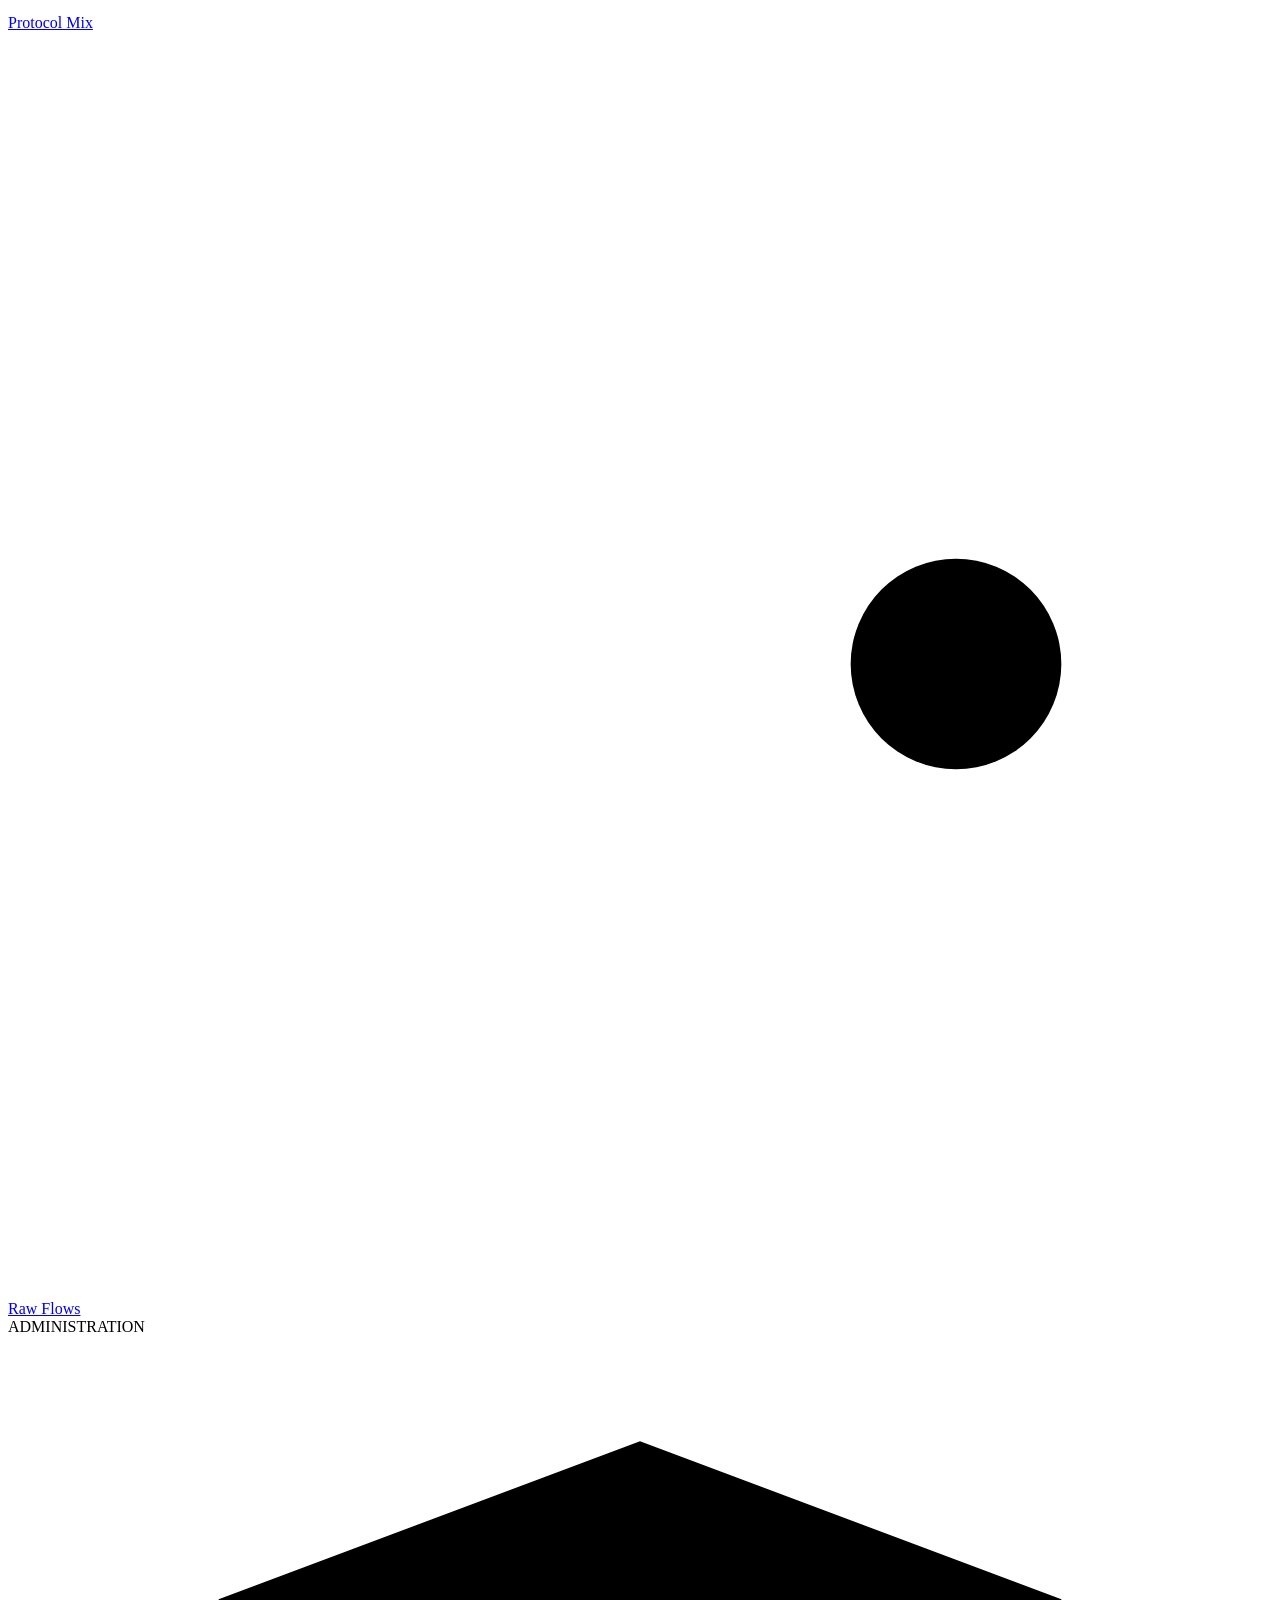
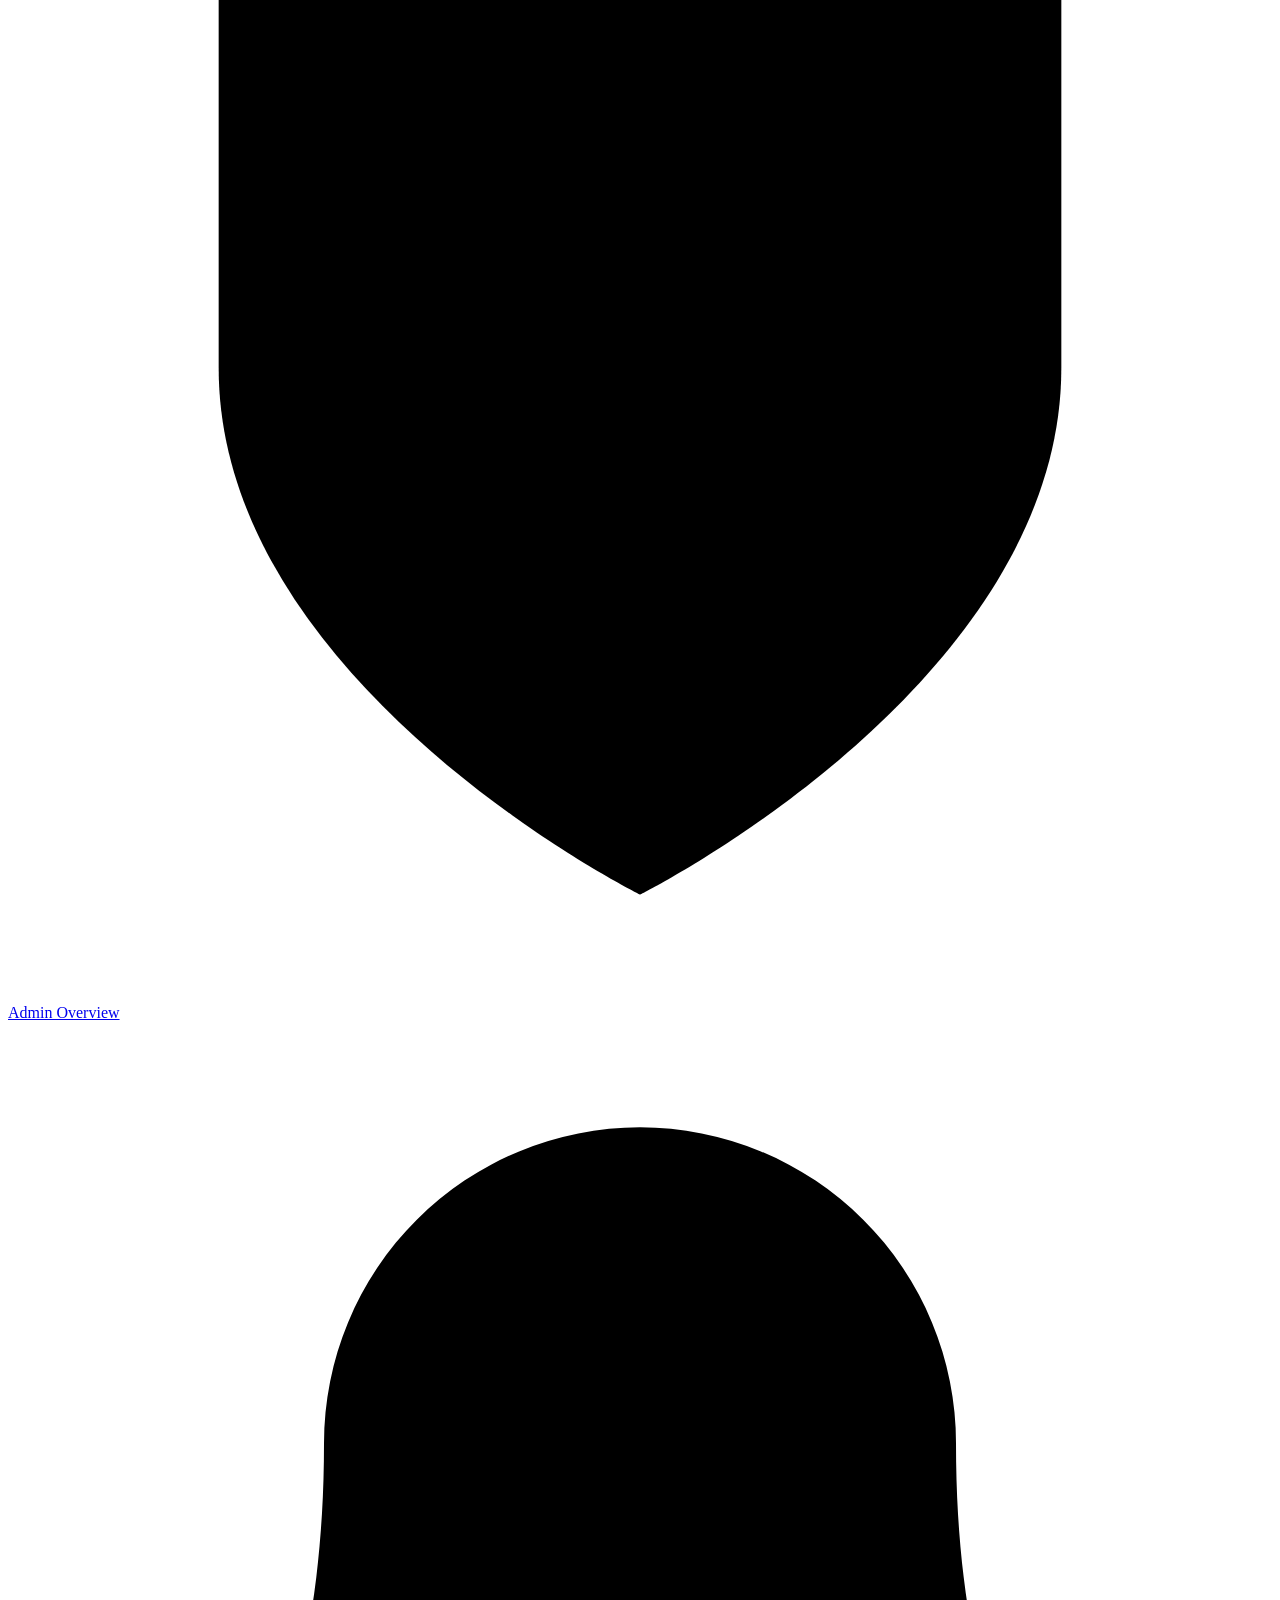
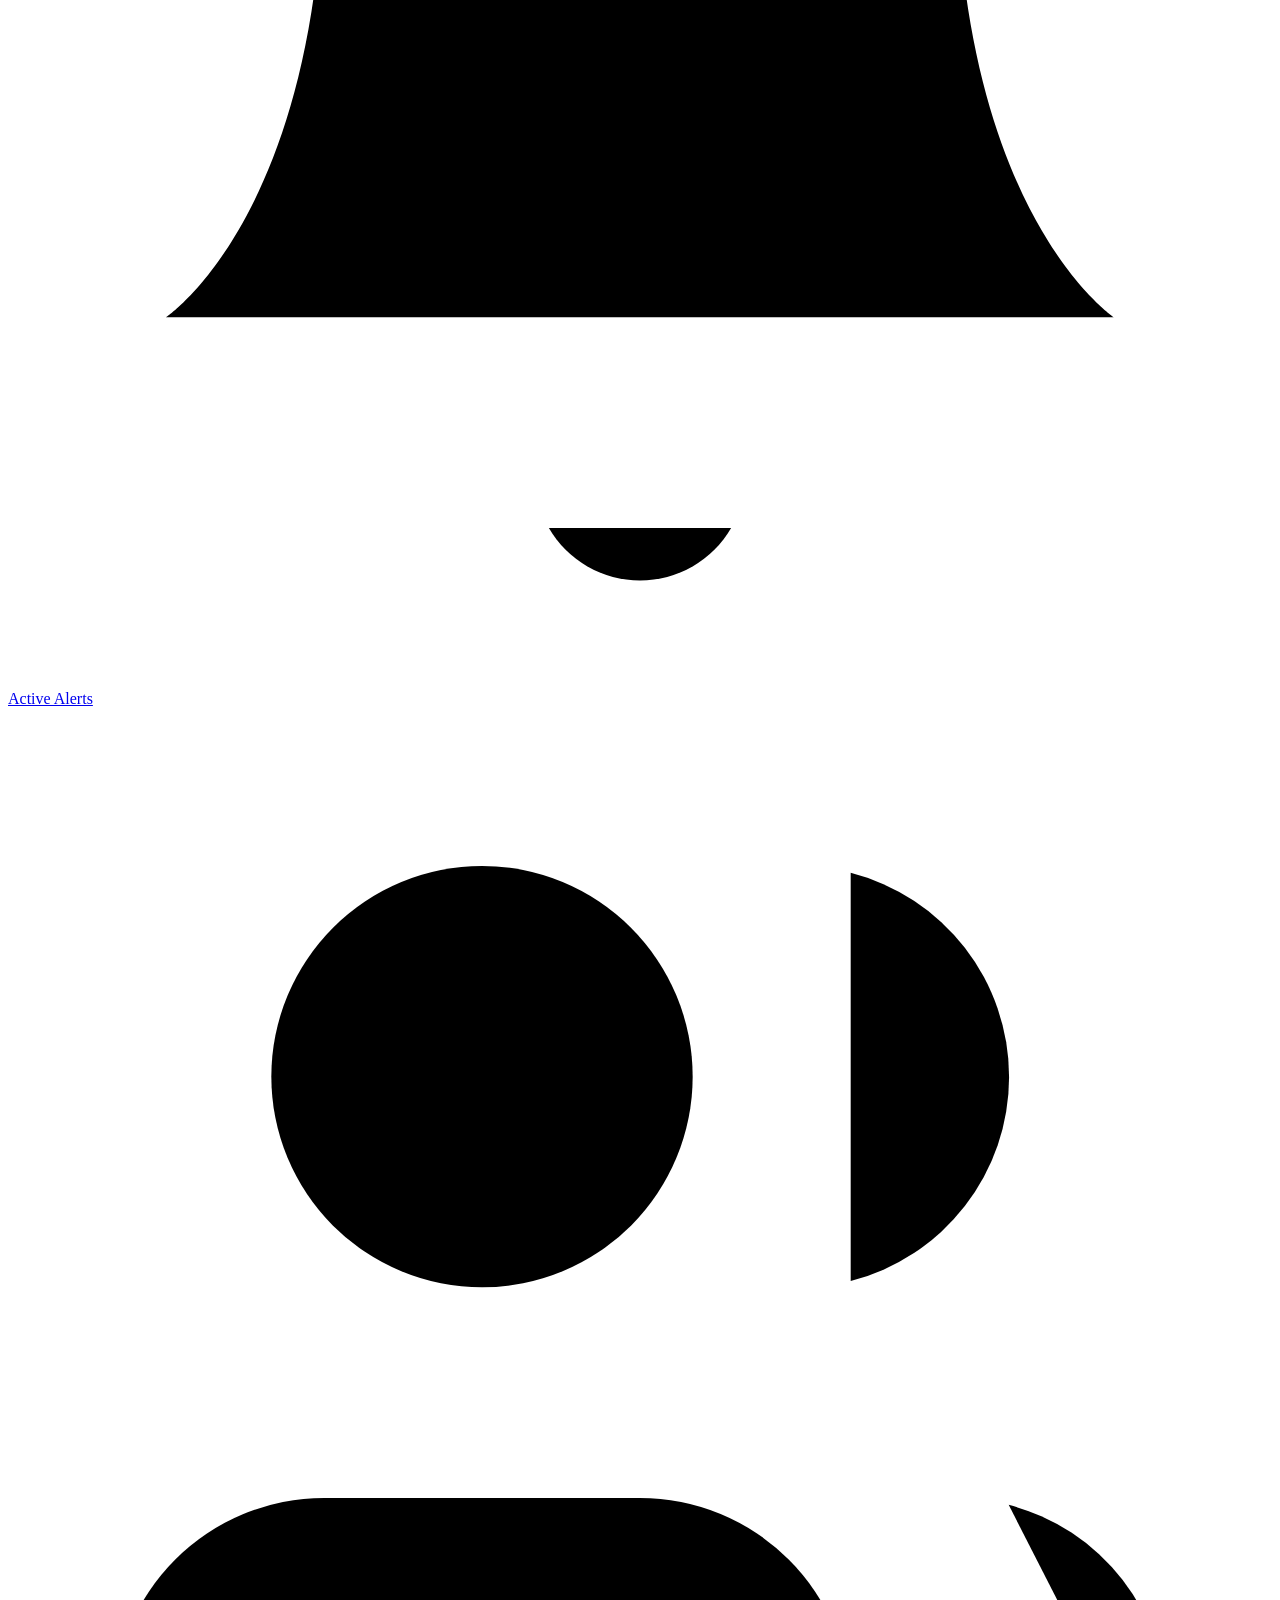
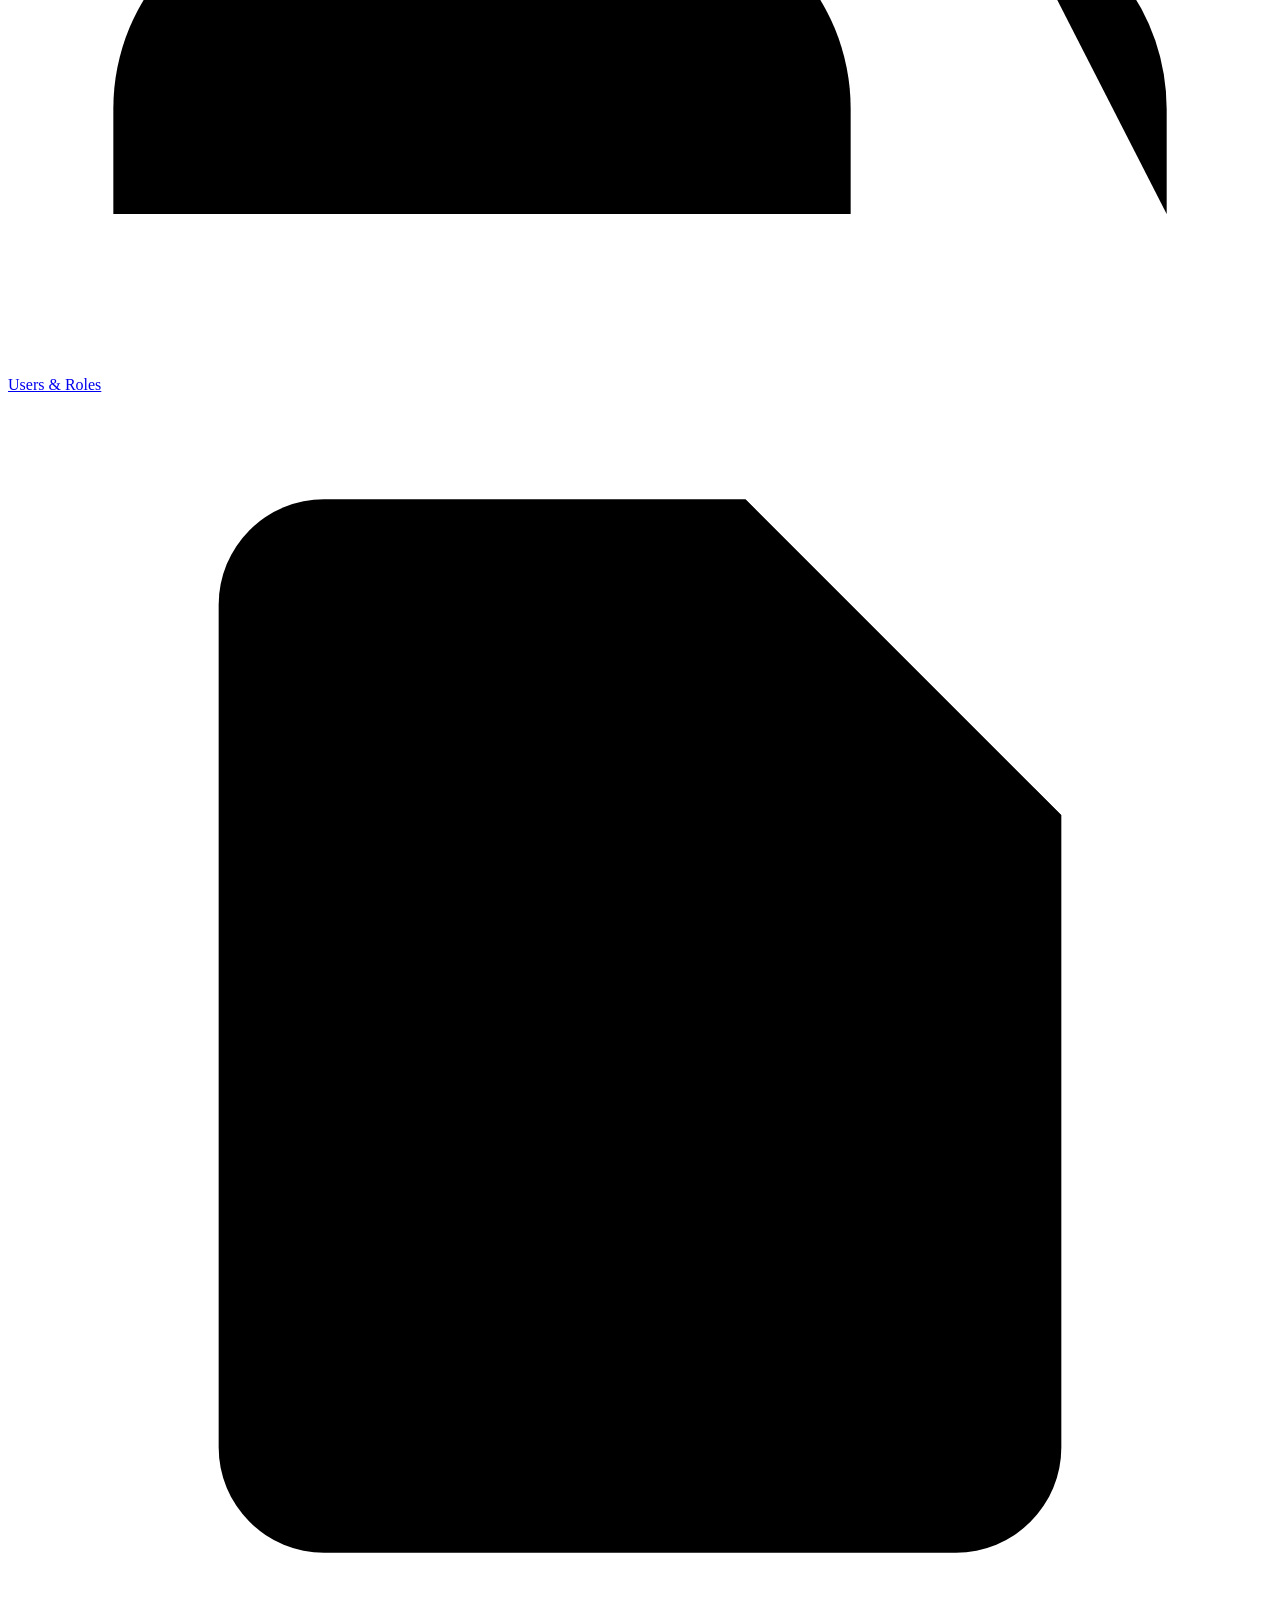
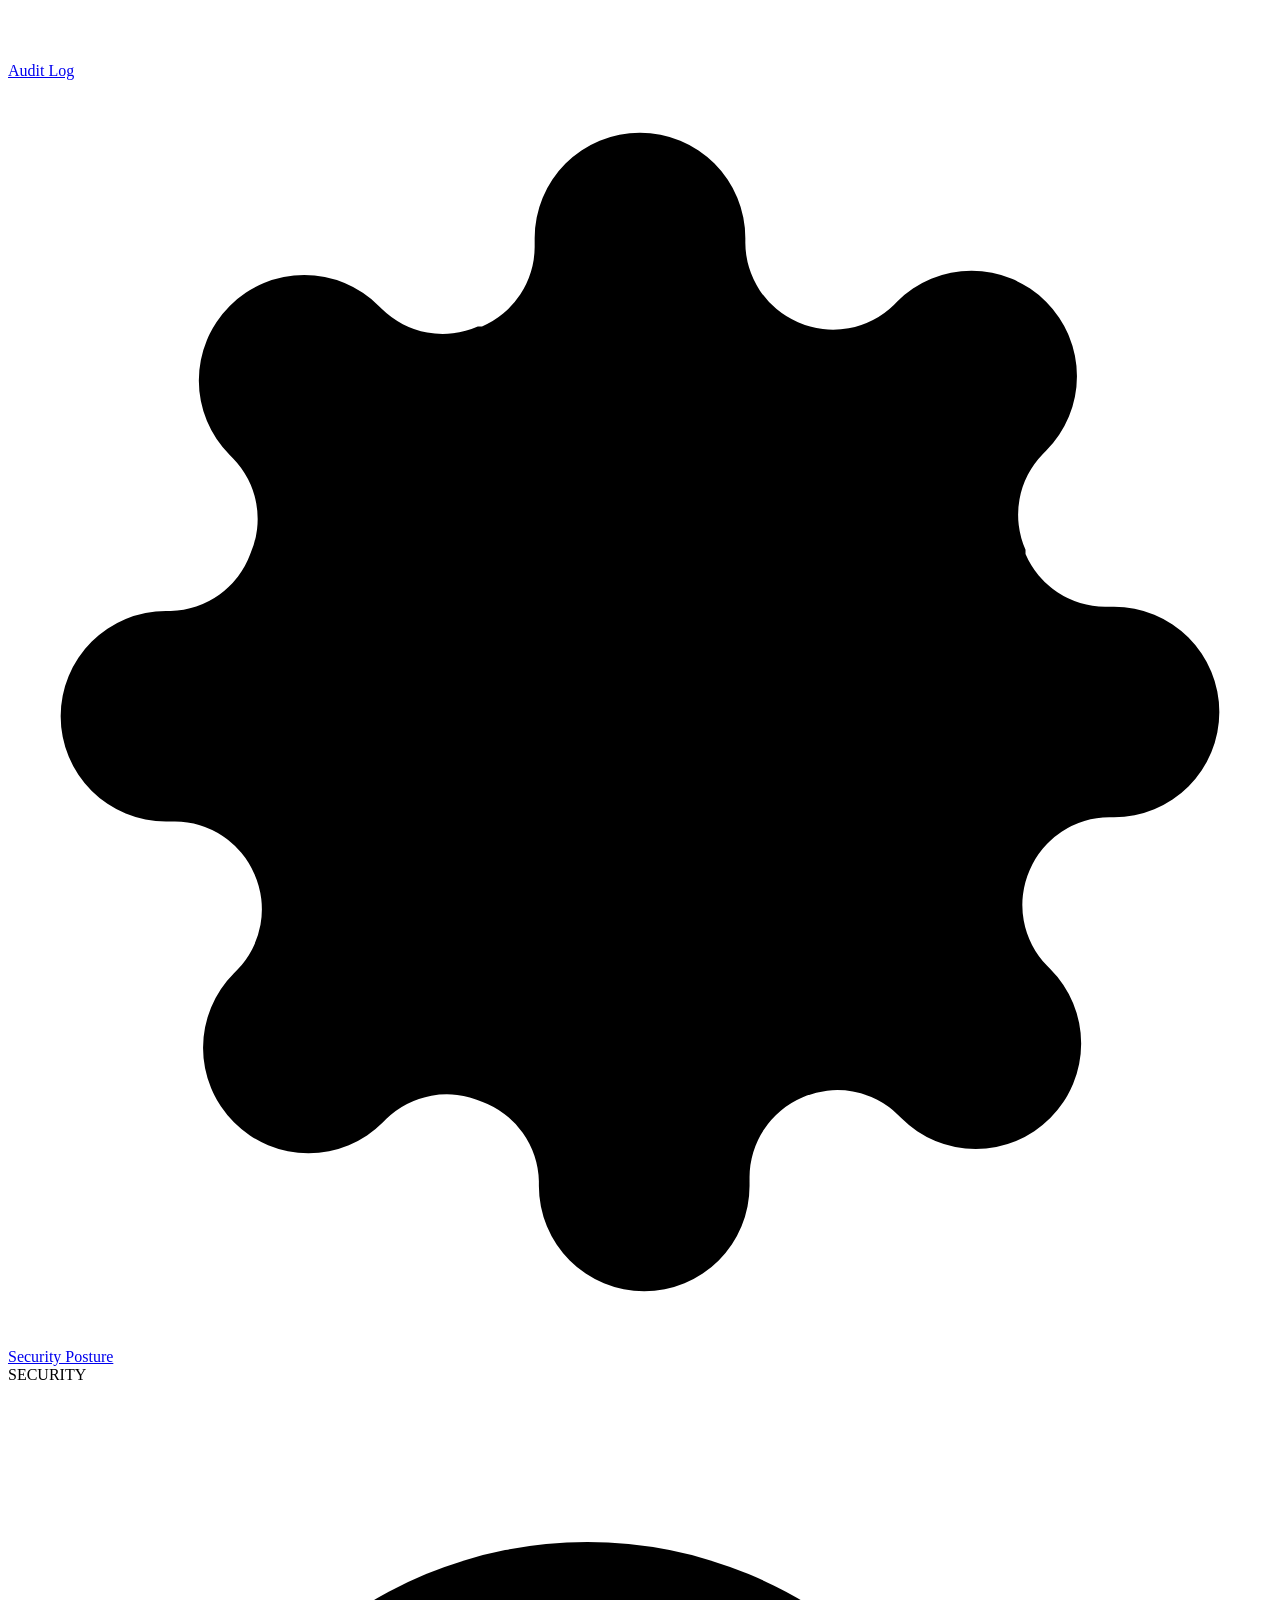
==== commit 41afc5e4: "fix(hmi): restore live baseline streaming, 7-stage visual stepper progression, and login portal acce" ====
--- a/frontend/templates/index.html
+++ b/frontend/templates/index.html
@@ -138,6 +138,11 @@
                     </button>
                 </form>
             </div>
+
+            <a href="/login" class="btn-header-tool" title="Open AICG Administrative Login Portal" style="border-color: rgba(56,189,248,0.4); color: var(--cyan);">
+                <svg viewBox="0 0 24 24" width="12" height="12" fill="none" stroke="currentColor" stroke-width="2" stroke-linecap="round" stroke-linejoin="round" aria-hidden="true"><rect x="3" y="11" width="18" height="11" rx="2" ry="2"/><path d="M7 11V7a5 5 0 0 1 10 0v4"/></svg>
+                <span>🔑 Login Portal</span>
+            </a>
 
             <a href="/api/export/telemetry.csv" download class="btn-header-tool" title="Quick CSV Export">
                 <svg viewBox="0 0 24 24" width="12" height="12" fill="none" stroke="currentColor" stroke-width="2" stroke-linecap="round" stroke-linejoin="round" aria-hidden="true"><path d="M21 15v4a2 2 0 0 1-2 2H5a2 2 0 0 1-2-2v-4"/><polyline points="7 10 12 15 17 10"/><line x1="12" y1="15" x2="12" y2="3"/></svg>
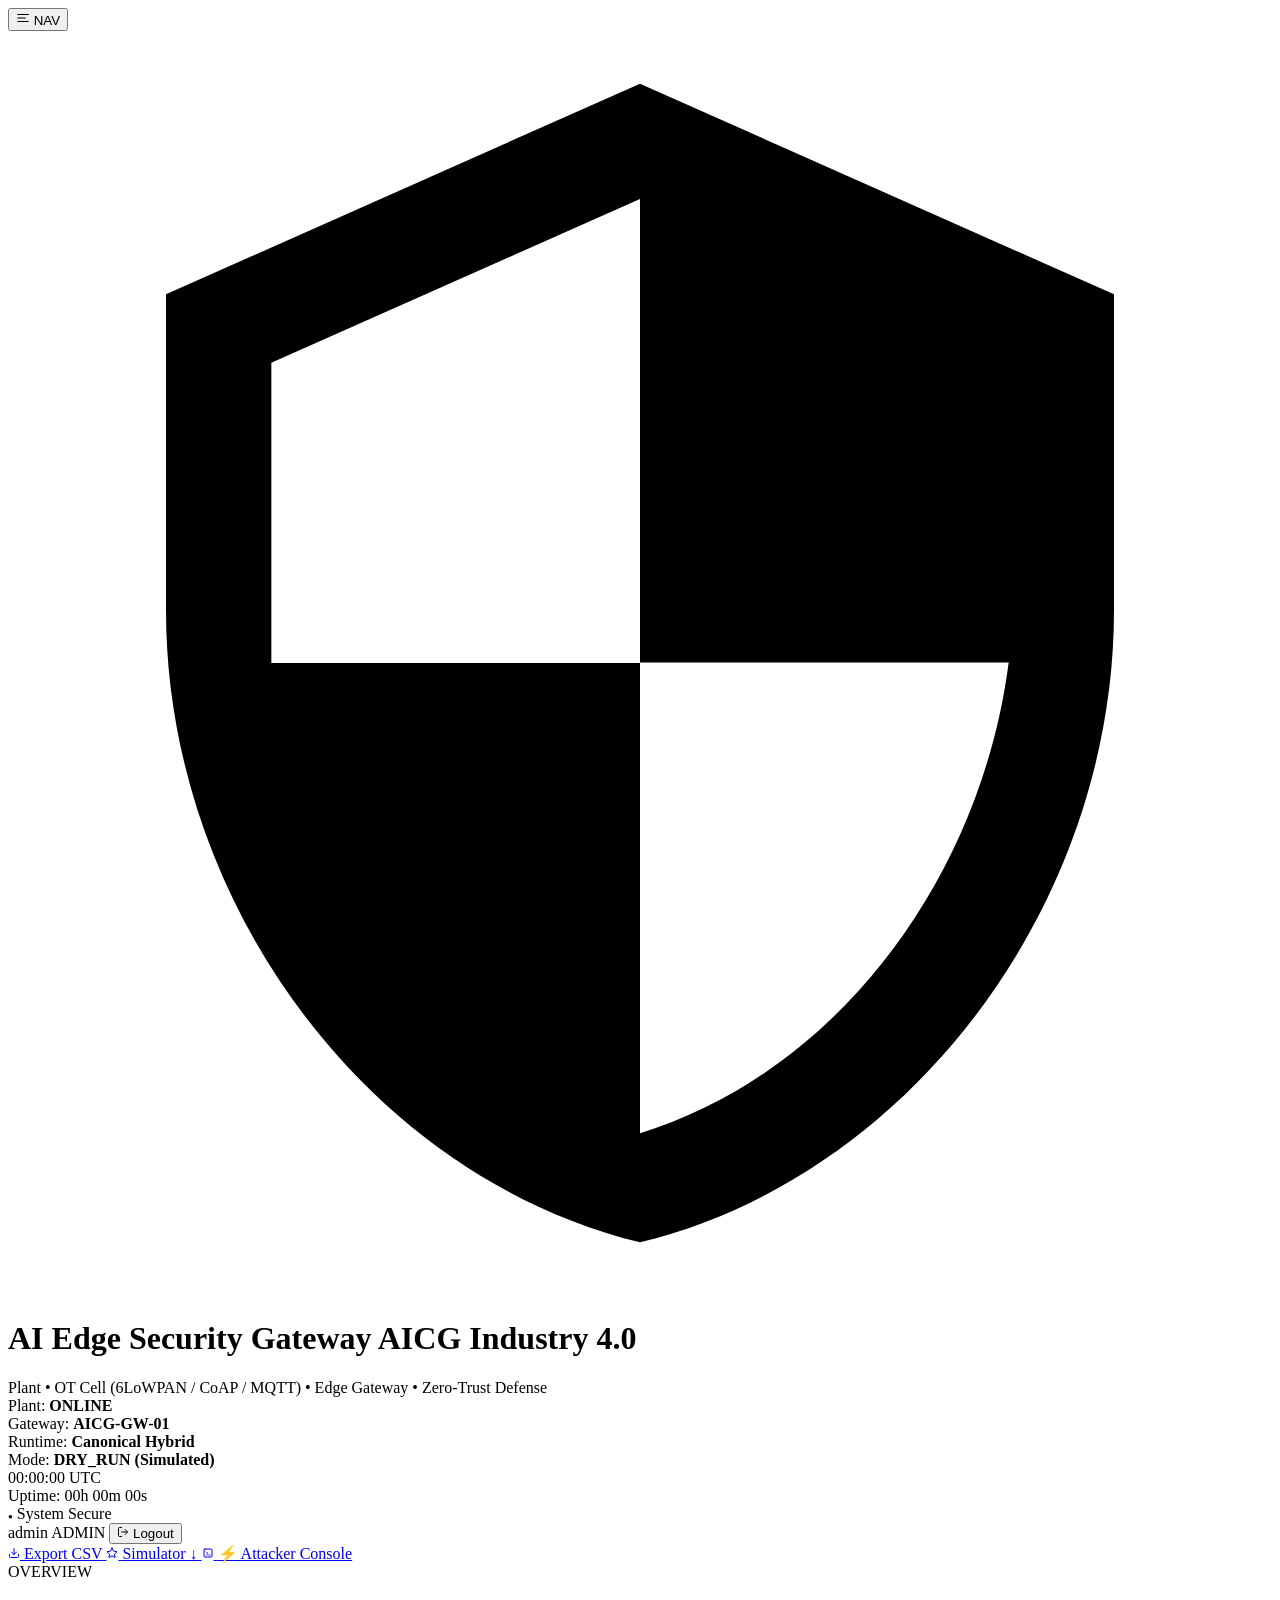
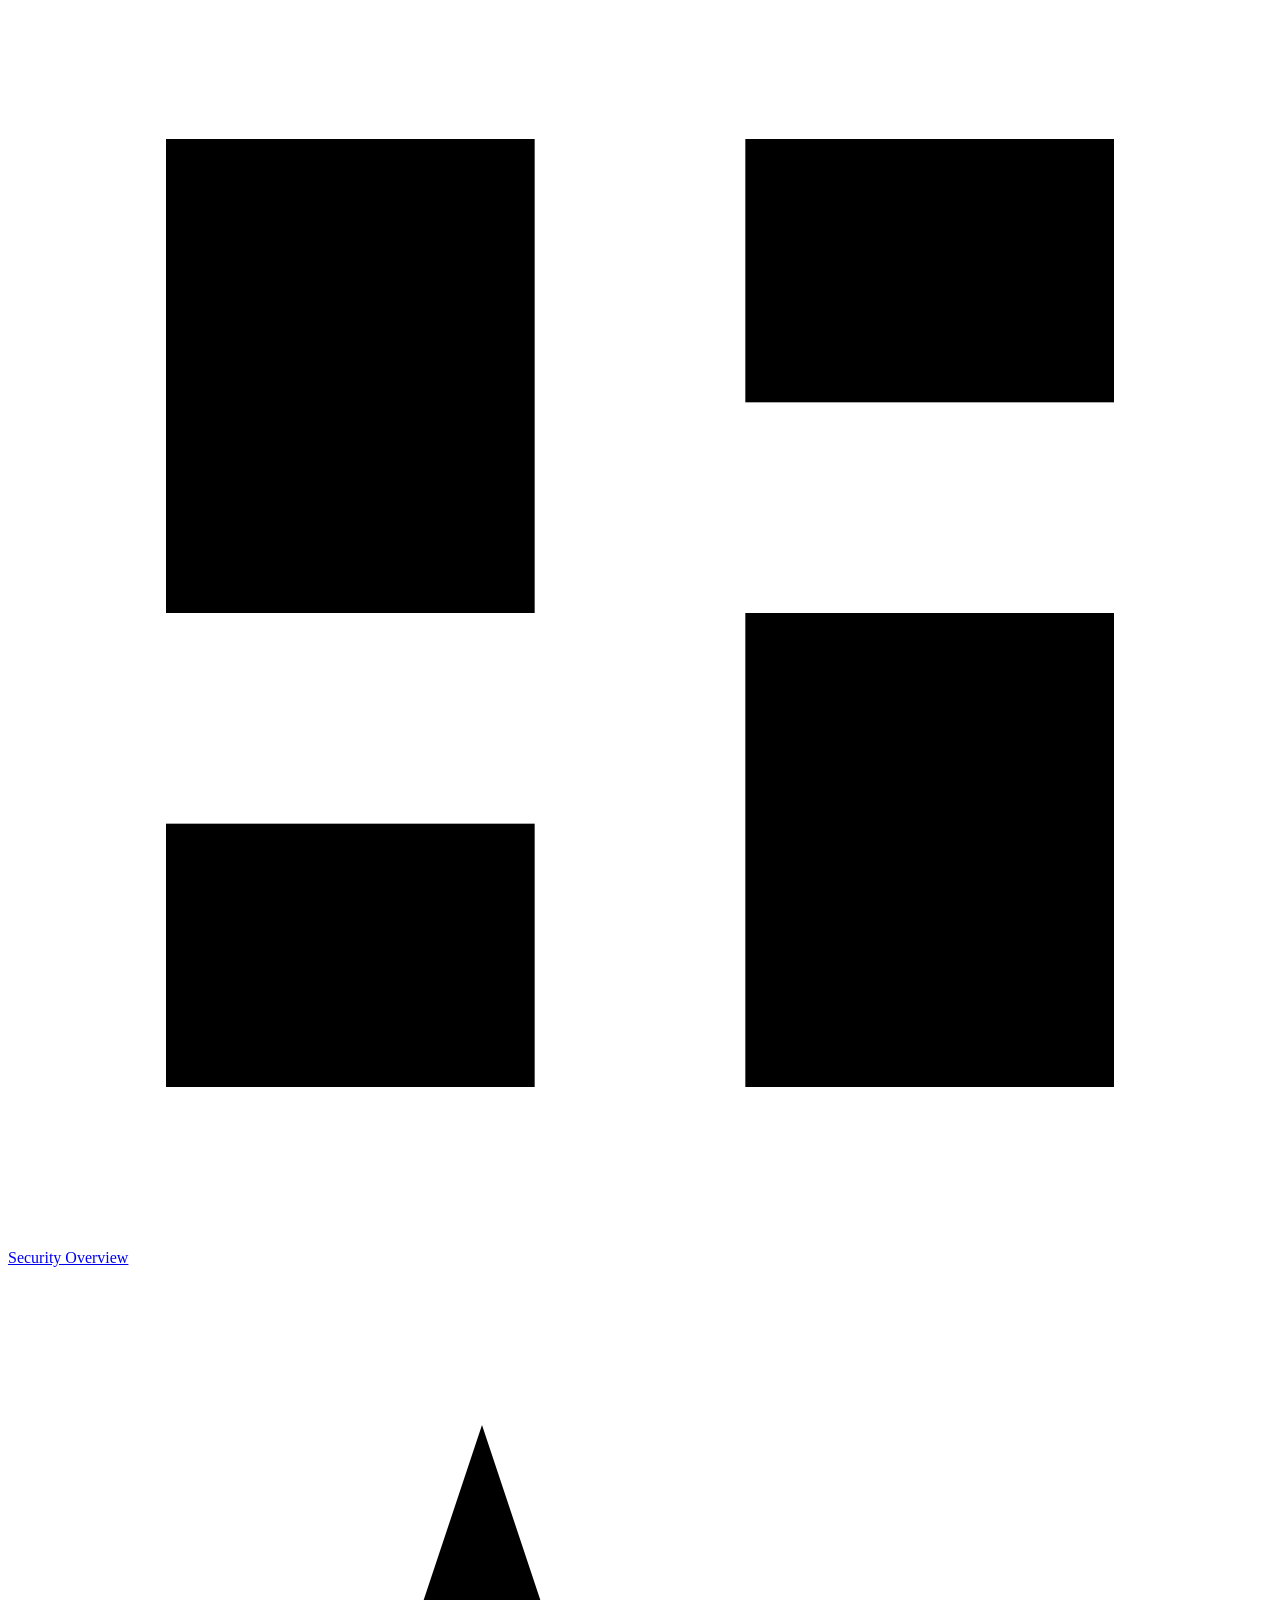
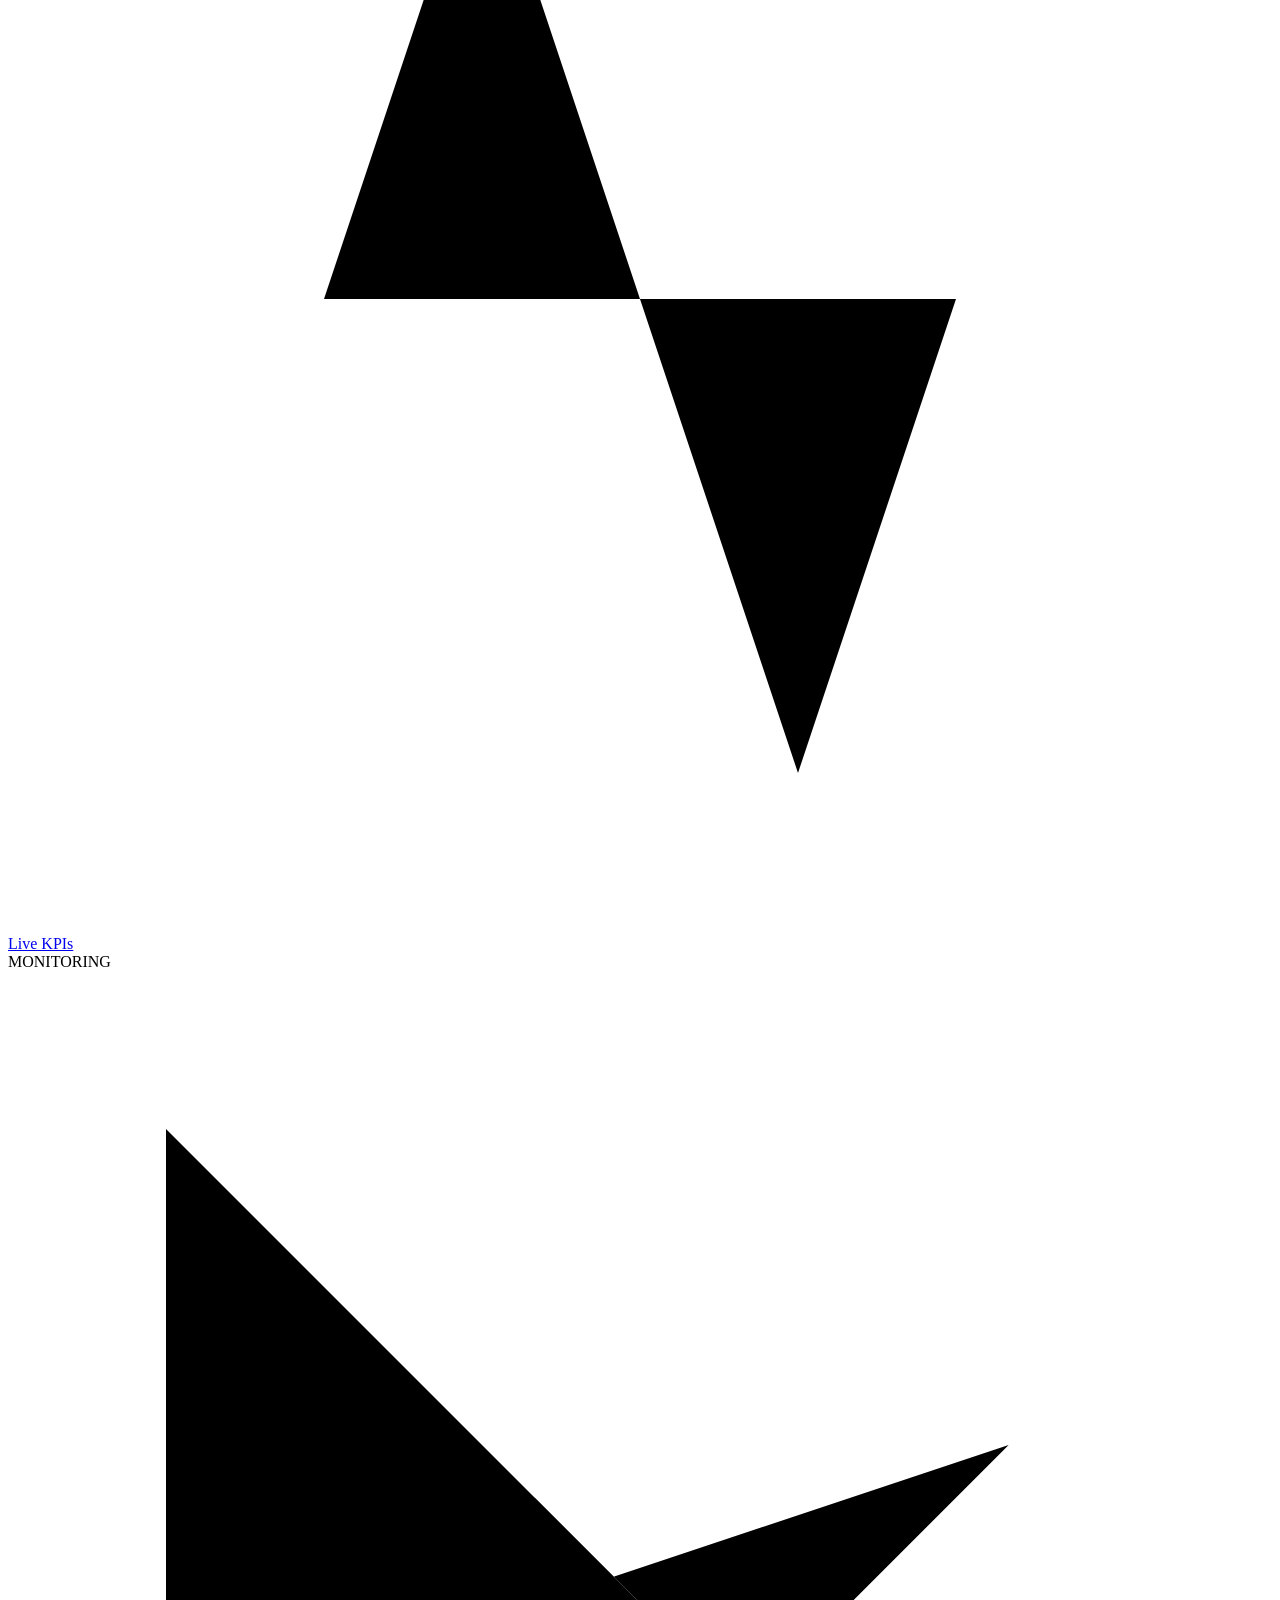
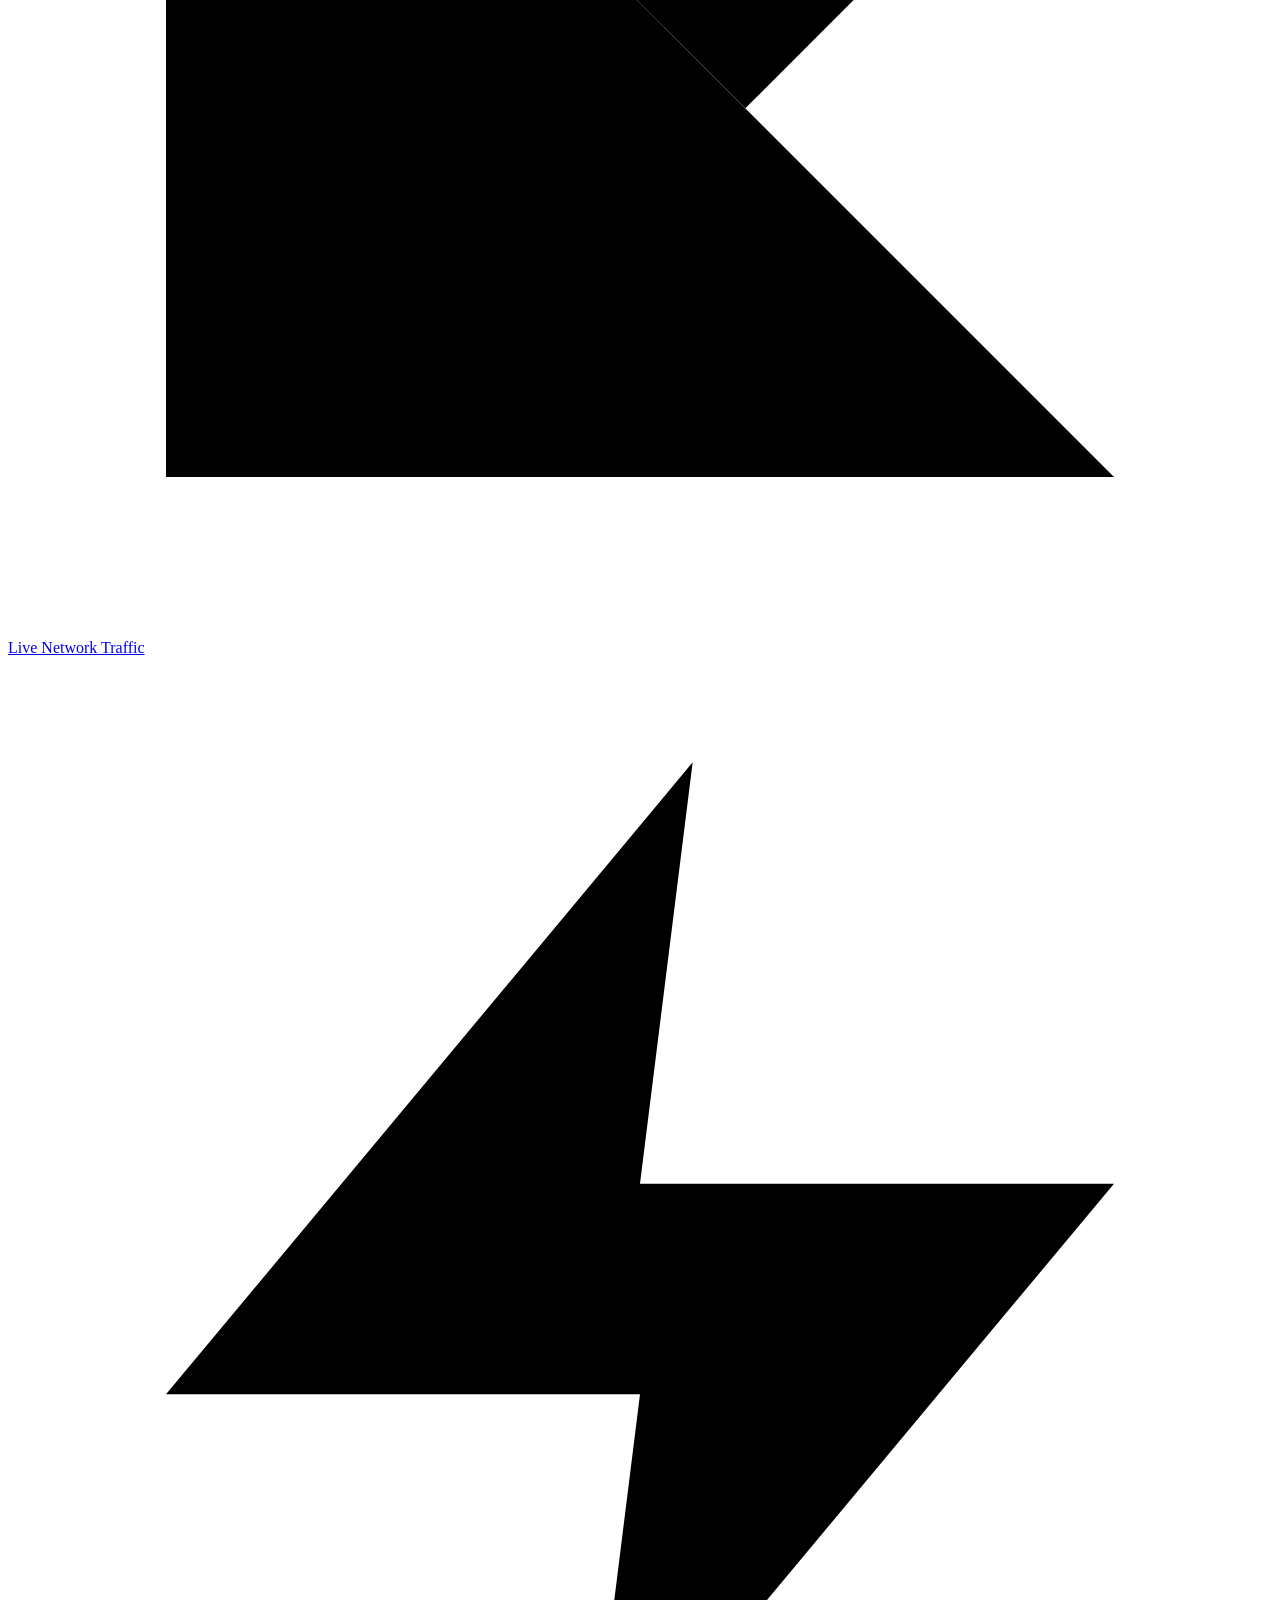
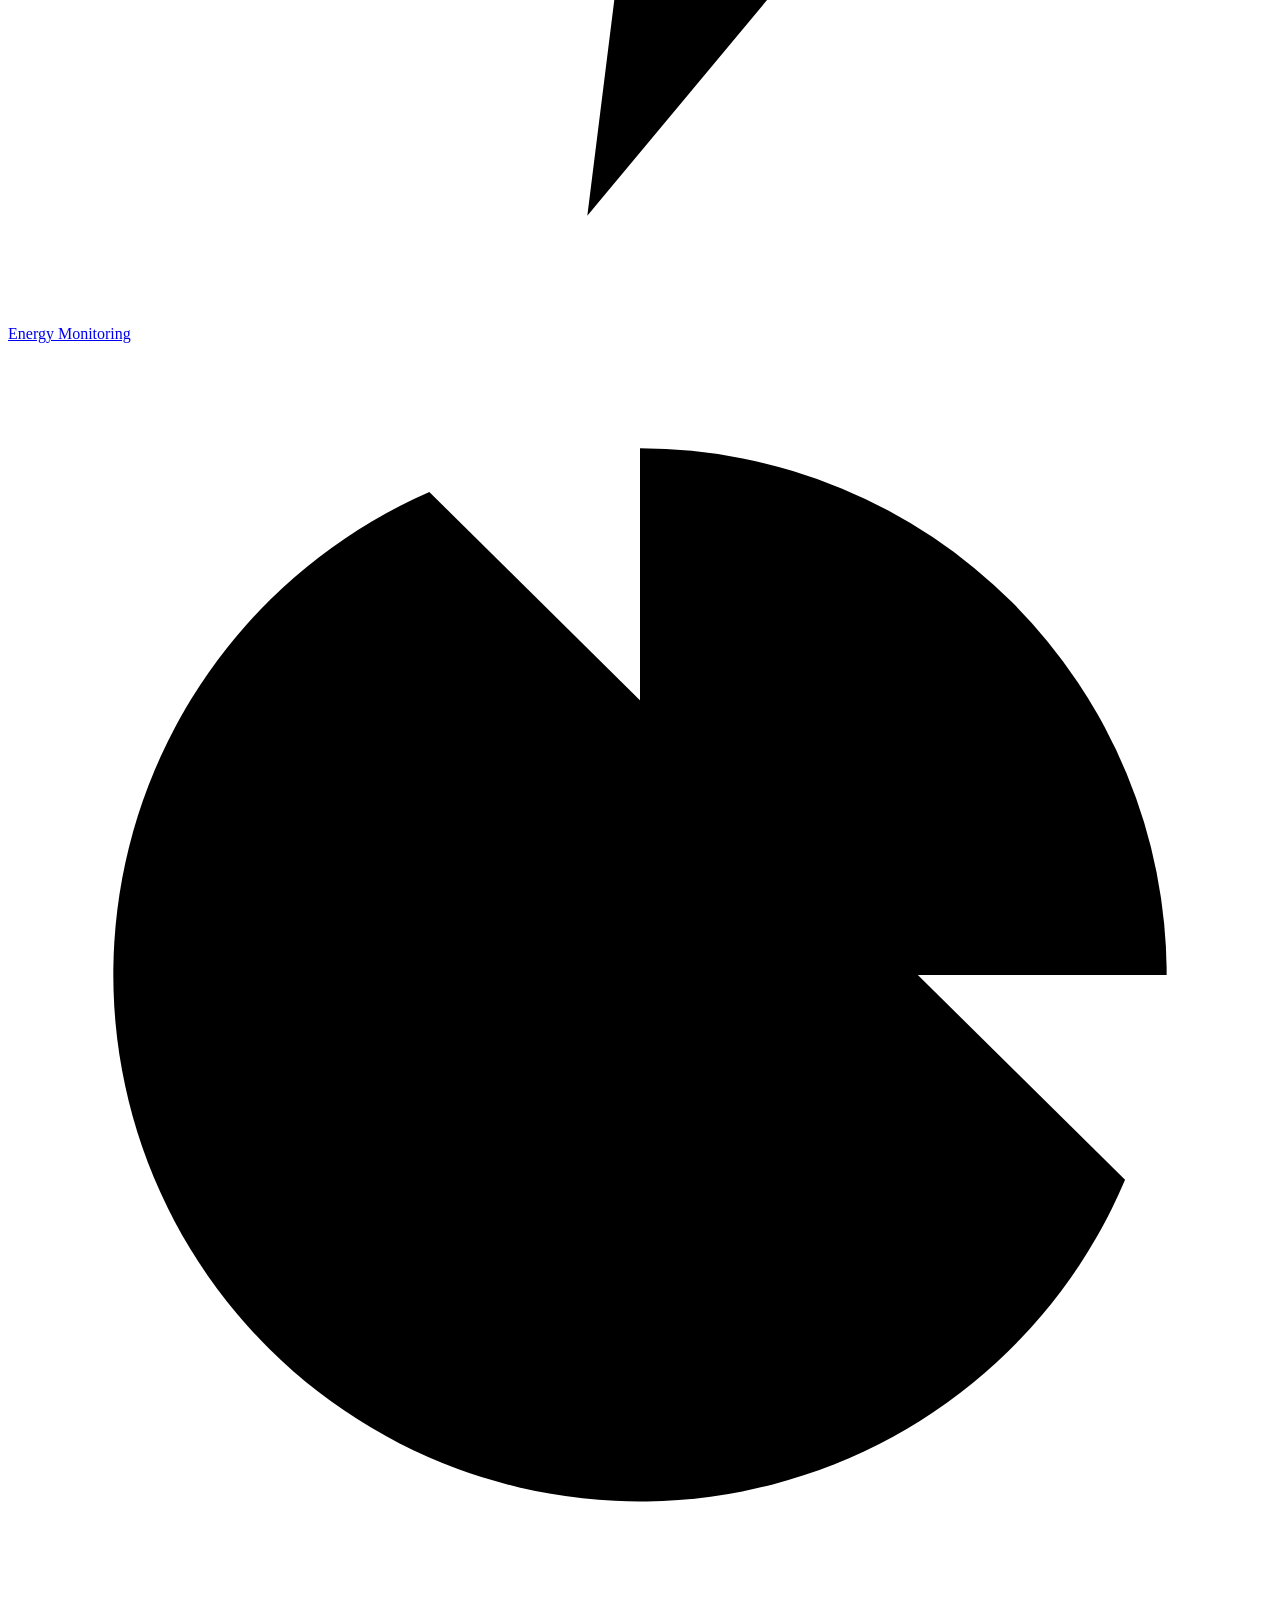
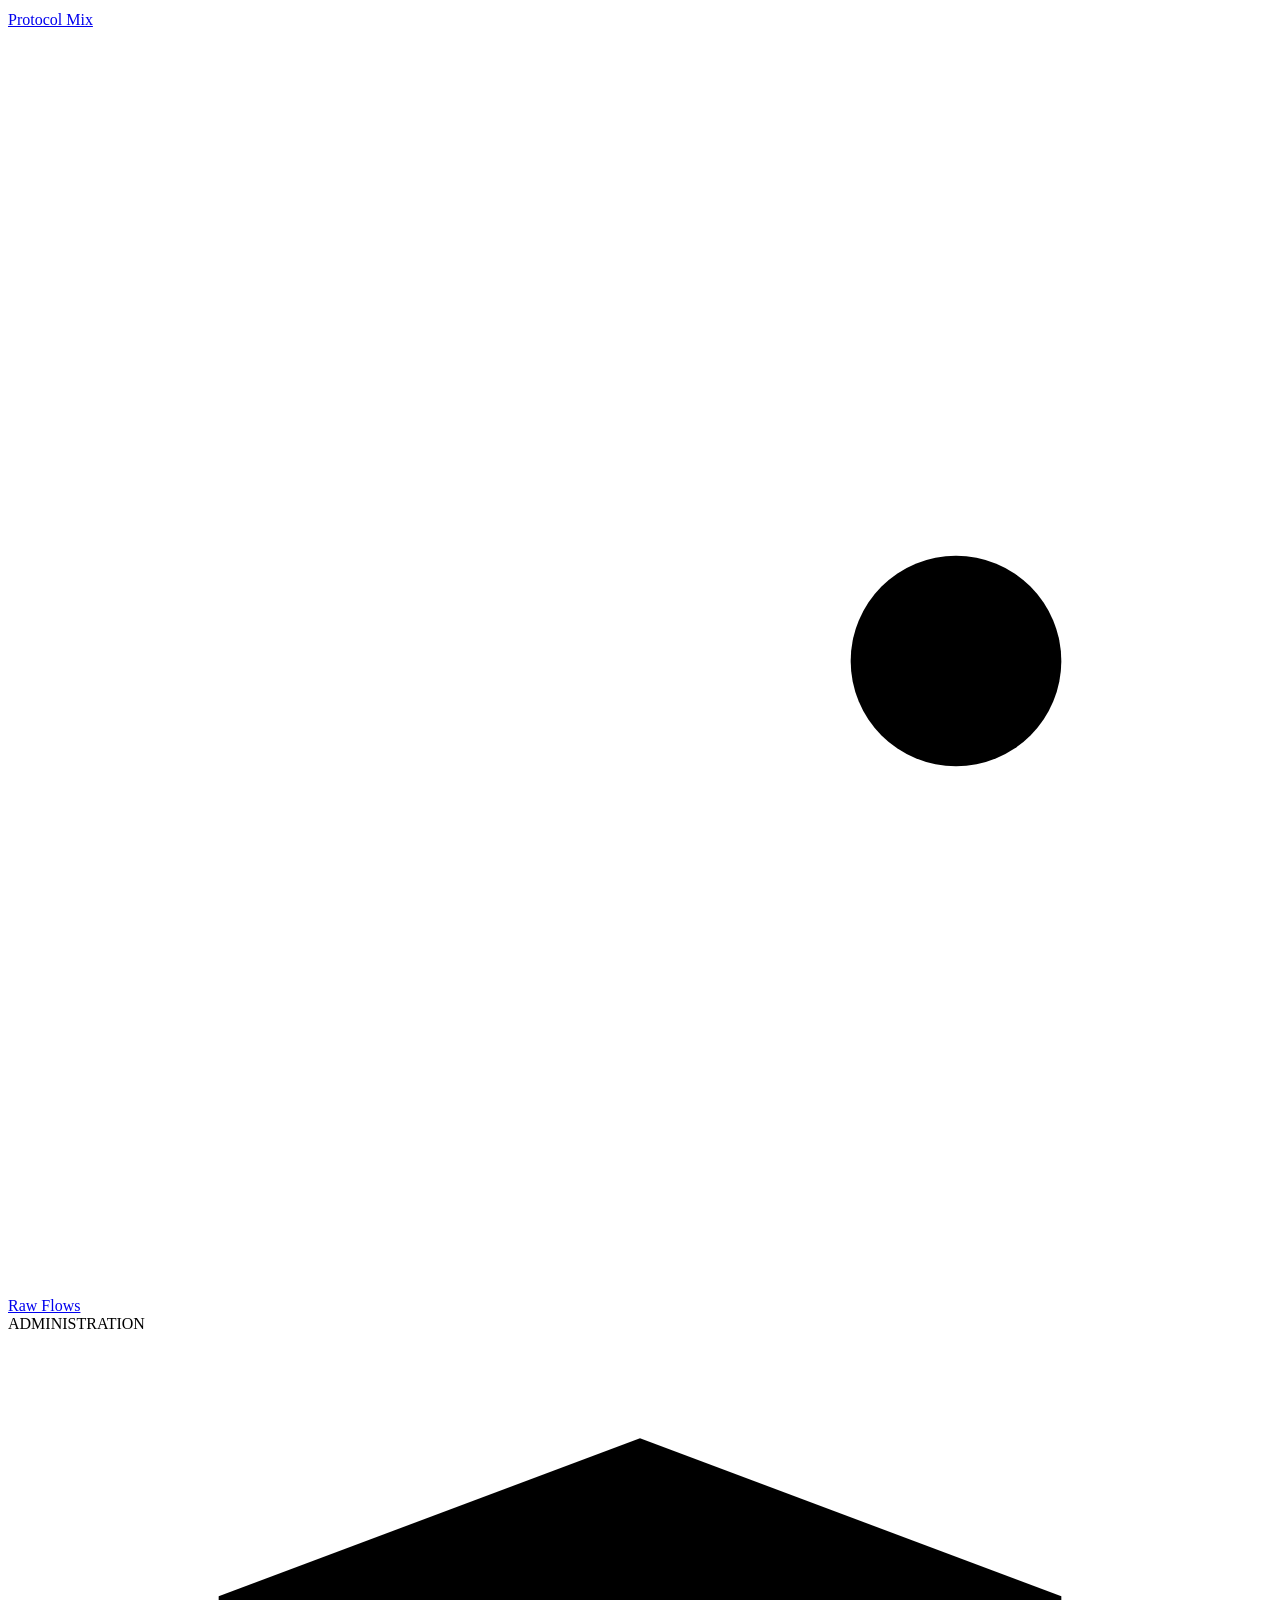
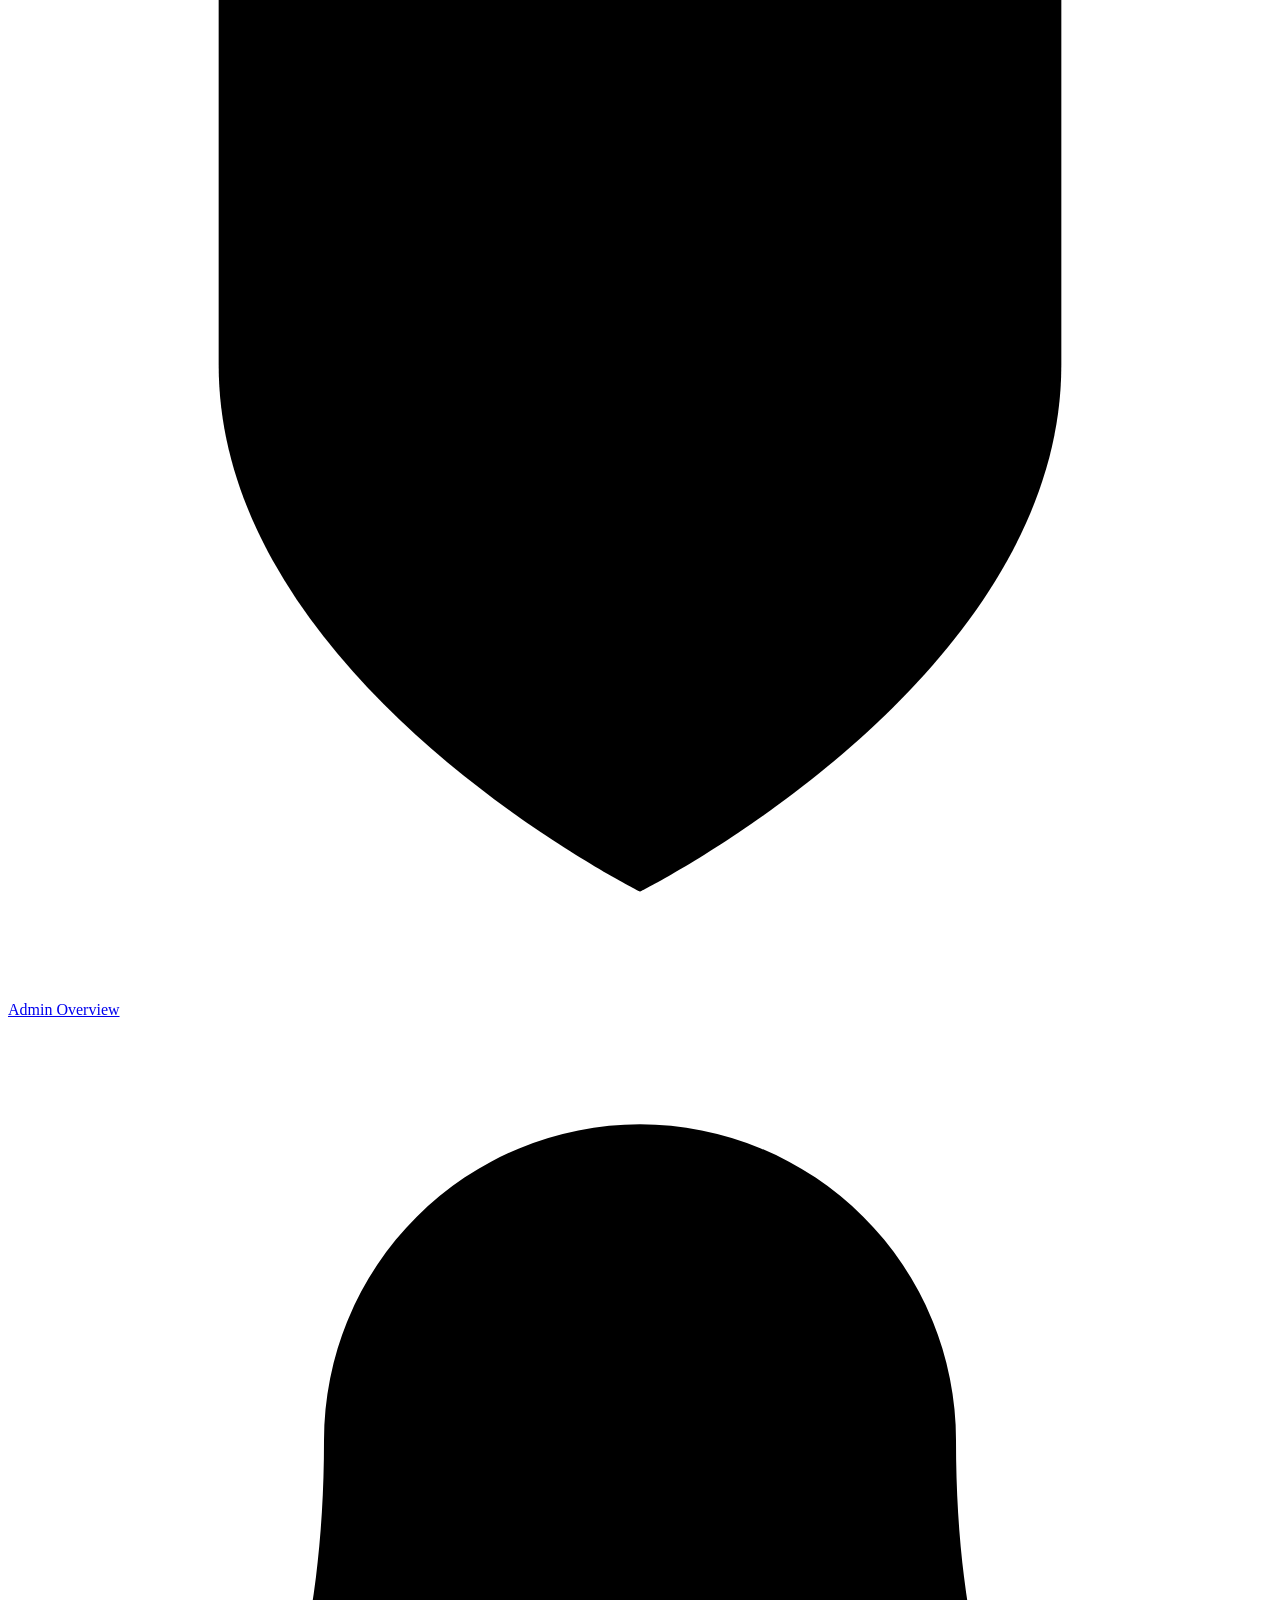
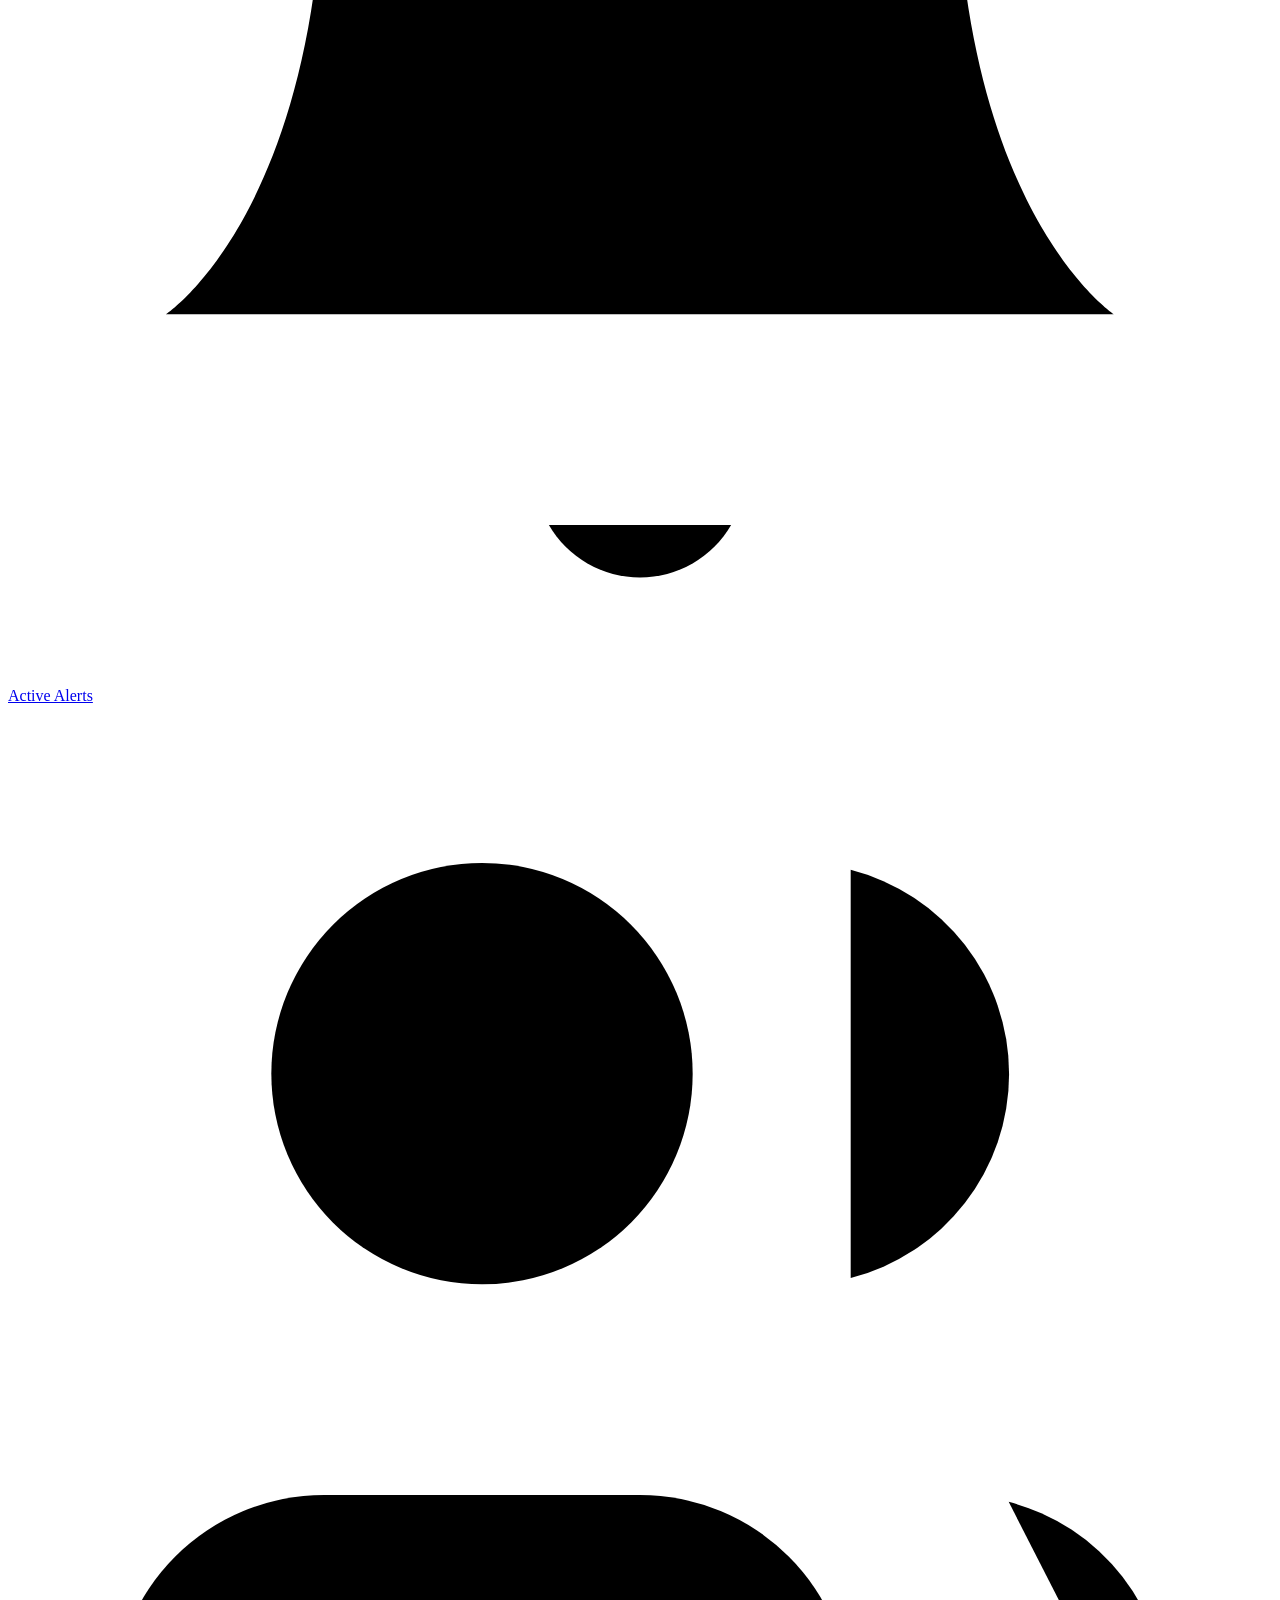
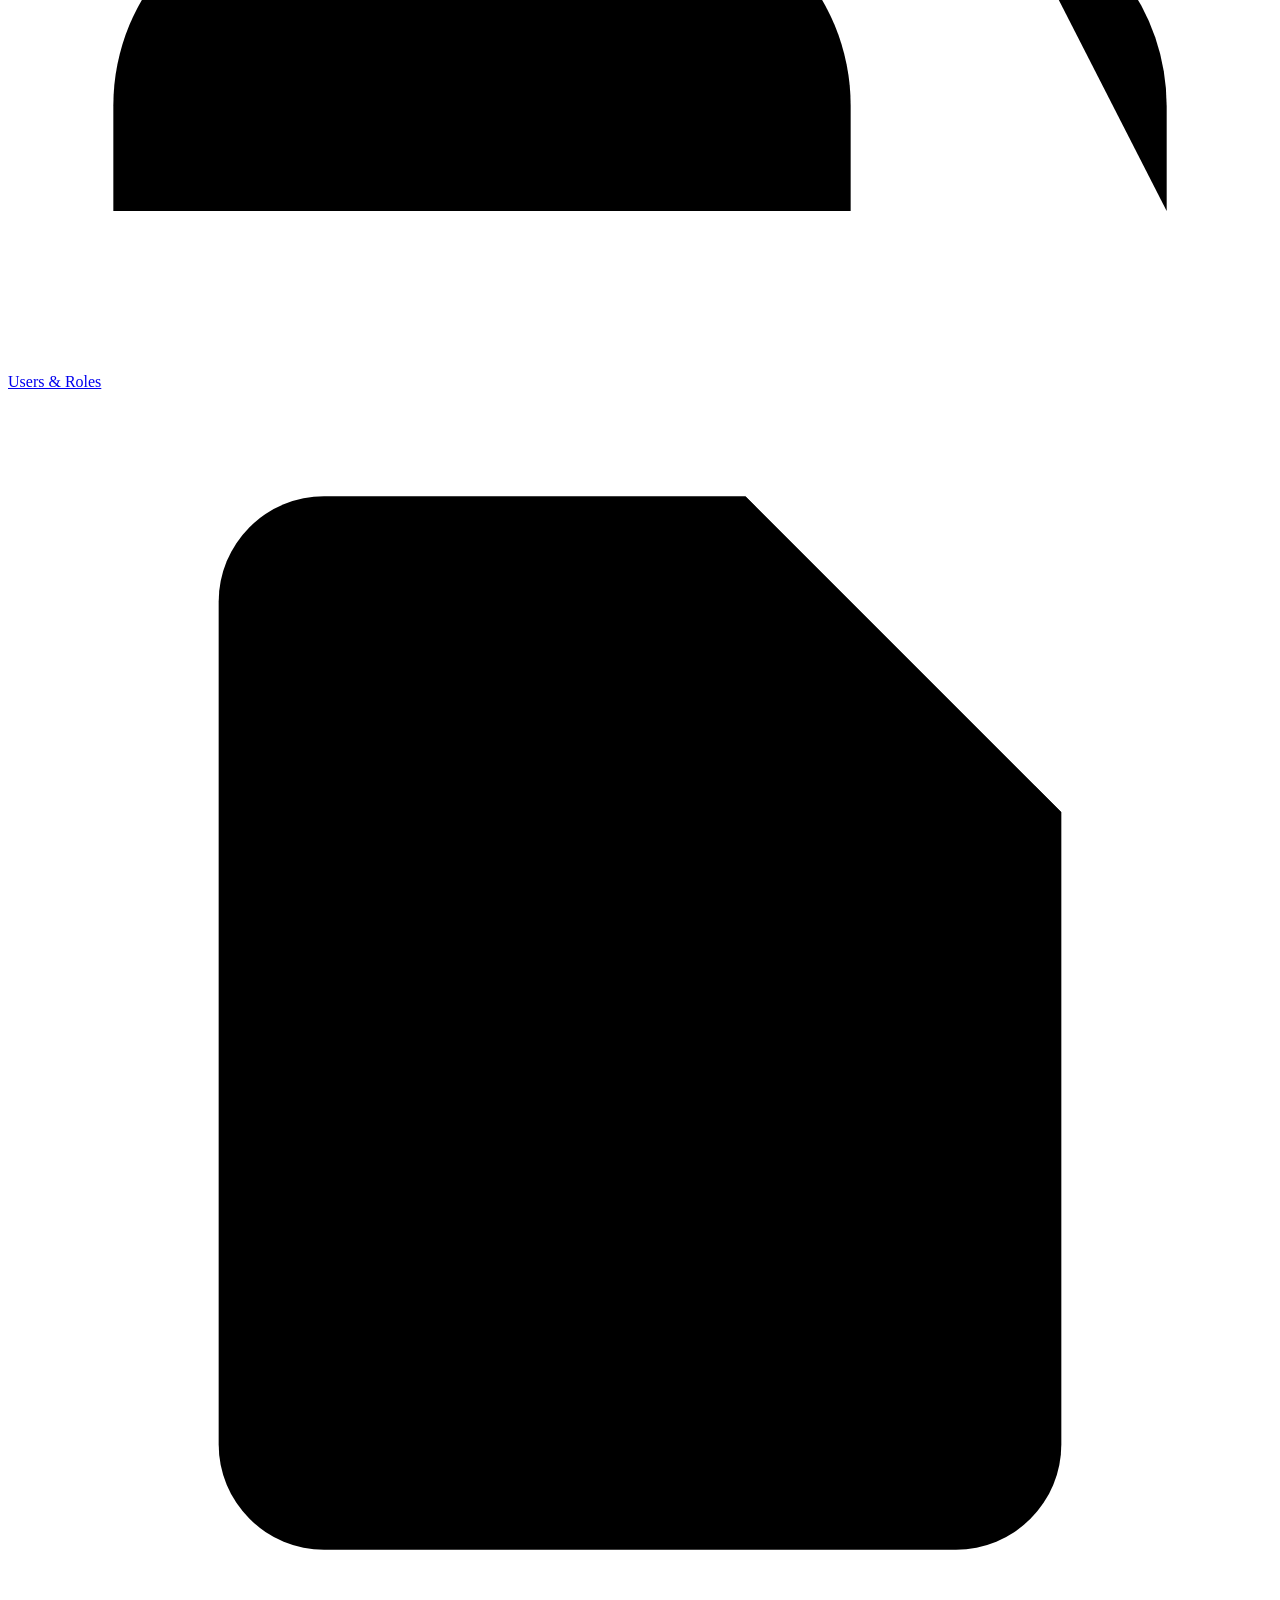
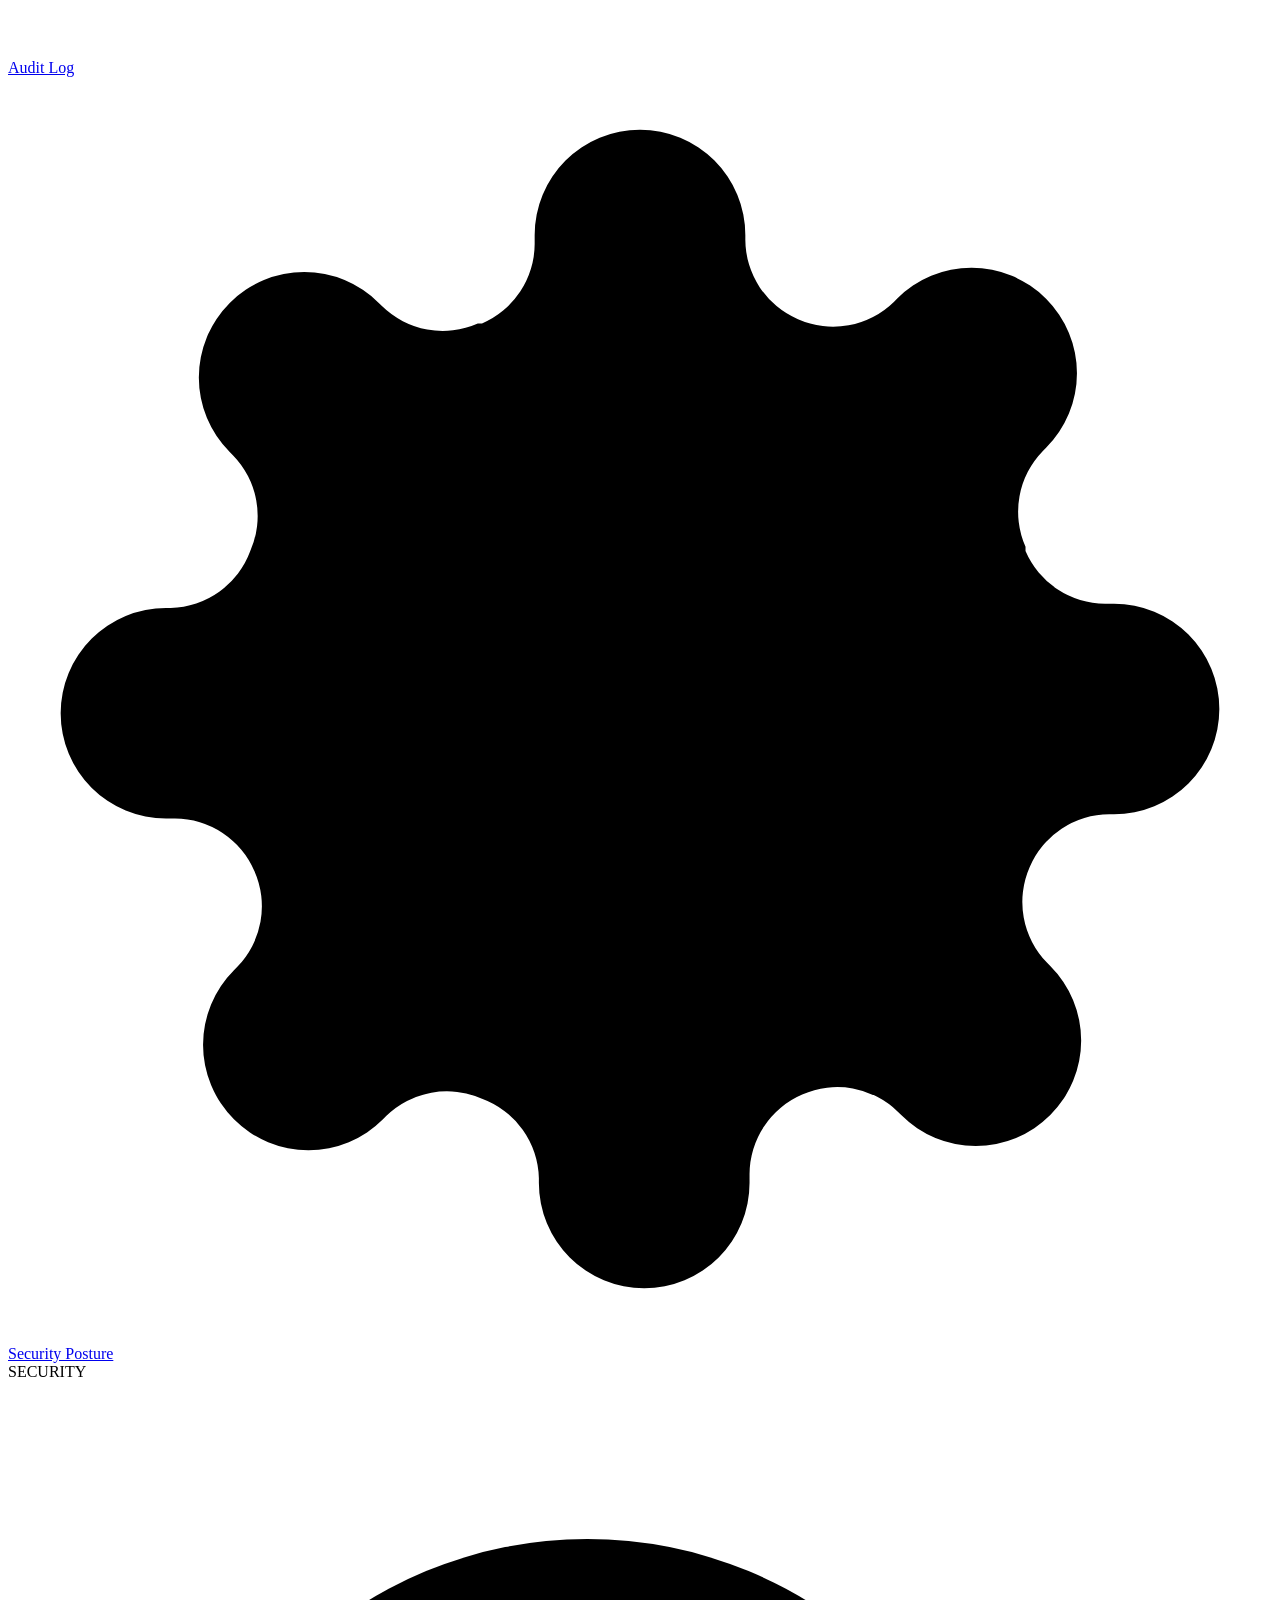
==== commit 27448240: "fix(hmi): enforce login before dashboard access, remove 1-click launch button, and perfect navigatio" ====
--- a/frontend/templates/index.html
+++ b/frontend/templates/index.html
@@ -129,20 +129,15 @@
 
             <div class="header-user-session" id="headerUserBadge">
                 <span class="indicator-dot green" id="headerAuthDot"></span>
-                <span id="headerUserLabel" style="font-family: var(--font-mono); font-size: 11px; font-weight: 700;">ADMIN</span>
-                <span class="tag" id="headerRoleTag" style="font-size: 9px; padding: 1px 5px; border-color: rgba(56,189,248,0.4); color: var(--cyan);">ADMIN</span>
+                <span id="headerUserLabel" class="header-user-label">admin</span>
+                <span class="tag header-role-tag" id="headerRoleTag">ADMIN</span>
                 <form action="/logout" method="POST" id="headerLogoutForm" style="display: inline; margin: 0; padding: 0;">
-                    <button type="submit" class="btn-header-tool" id="headerLogoutBtn" title="Terminate Session" style="padding: 3px 8px; font-size: 11px; margin-left: 2px; font-family: inherit; line-height: inherit; cursor: pointer;">
+                    <button type="submit" class="btn-header-tool btn-logout" id="headerLogoutBtn" title="Terminate Session">
                         <svg viewBox="0 0 24 24" width="12" height="12" fill="none" stroke="currentColor" stroke-width="2" stroke-linecap="round" stroke-linejoin="round" aria-hidden="true"><path d="M9 21H5a2 2 0 0 1-2-2V5a2 2 0 0 1 2-2h4"/><polyline points="16 17 21 12 16 7"/><line x1="21" y1="12" x2="9" y2="12"/></svg>
                         <span>Logout</span>
                     </button>
                 </form>
             </div>
-
-            <a href="/login" class="btn-header-tool" title="Open AICG Administrative Login Portal" style="border-color: rgba(56,189,248,0.4); color: var(--cyan);">
-                <svg viewBox="0 0 24 24" width="12" height="12" fill="none" stroke="currentColor" stroke-width="2" stroke-linecap="round" stroke-linejoin="round" aria-hidden="true"><rect x="3" y="11" width="18" height="11" rx="2" ry="2"/><path d="M7 11V7a5 5 0 0 1 10 0v4"/></svg>
-                <span>🔑 Login Portal</span>
-            </a>
 
             <a href="/api/export/telemetry.csv" download class="btn-header-tool" title="Quick CSV Export">
                 <svg viewBox="0 0 24 24" width="12" height="12" fill="none" stroke="currentColor" stroke-width="2" stroke-linecap="round" stroke-linejoin="round" aria-hidden="true"><path d="M21 15v4a2 2 0 0 1-2 2H5a2 2 0 0 1-2-2v-4"/><polyline points="7 10 12 15 17 10"/><line x1="12" y1="15" x2="12" y2="3"/></svg>
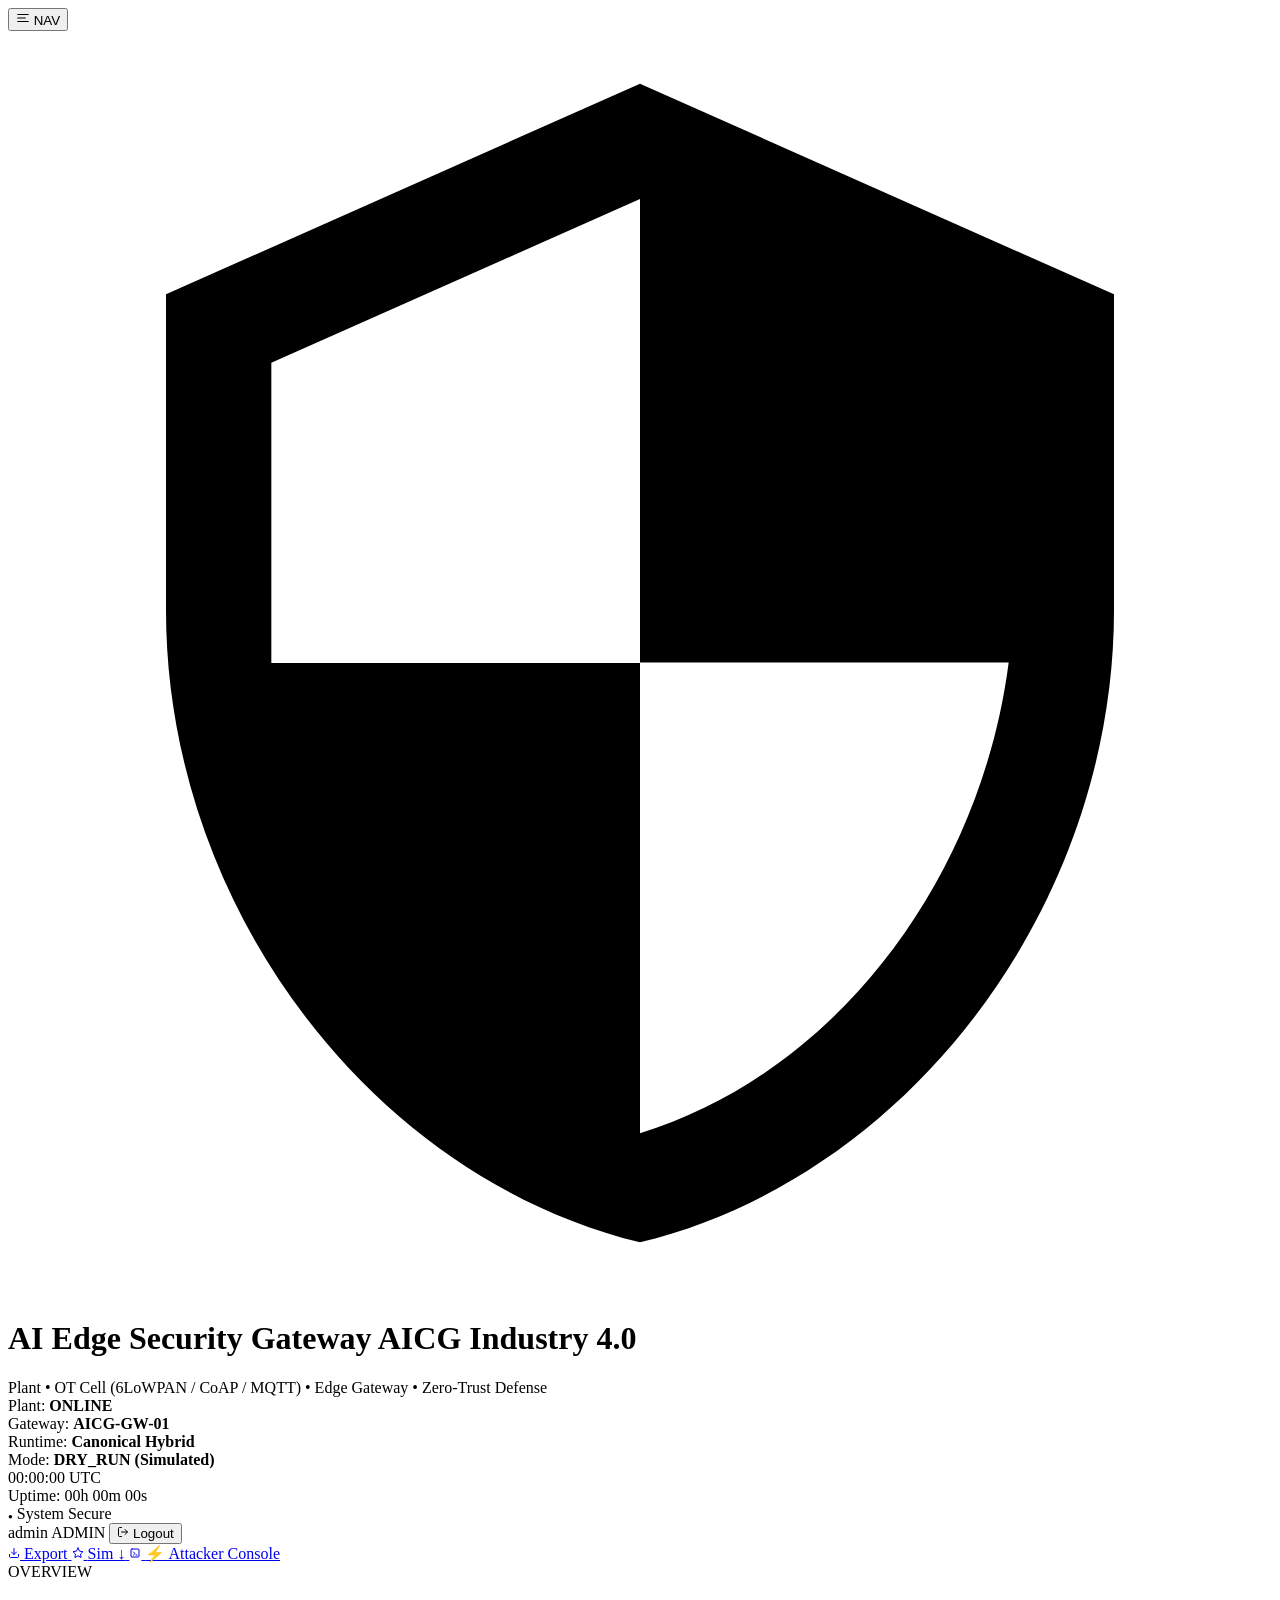
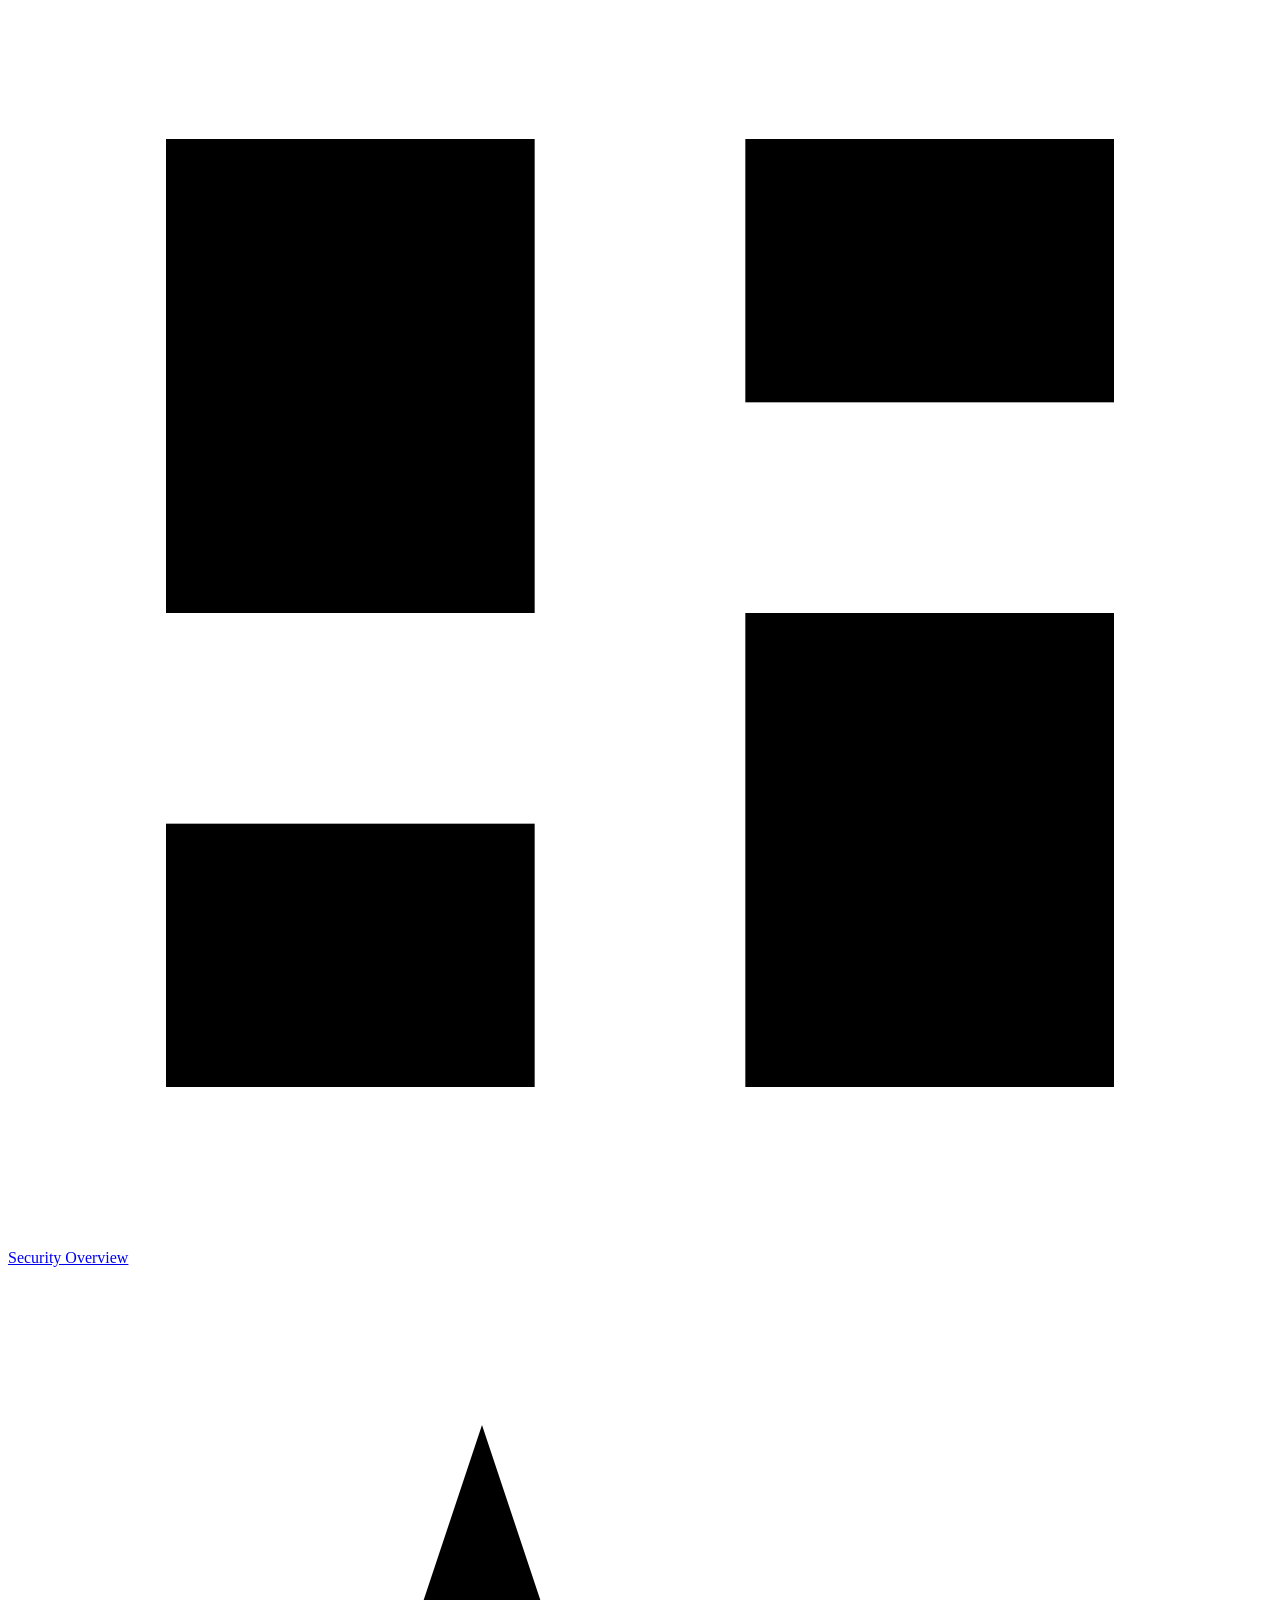
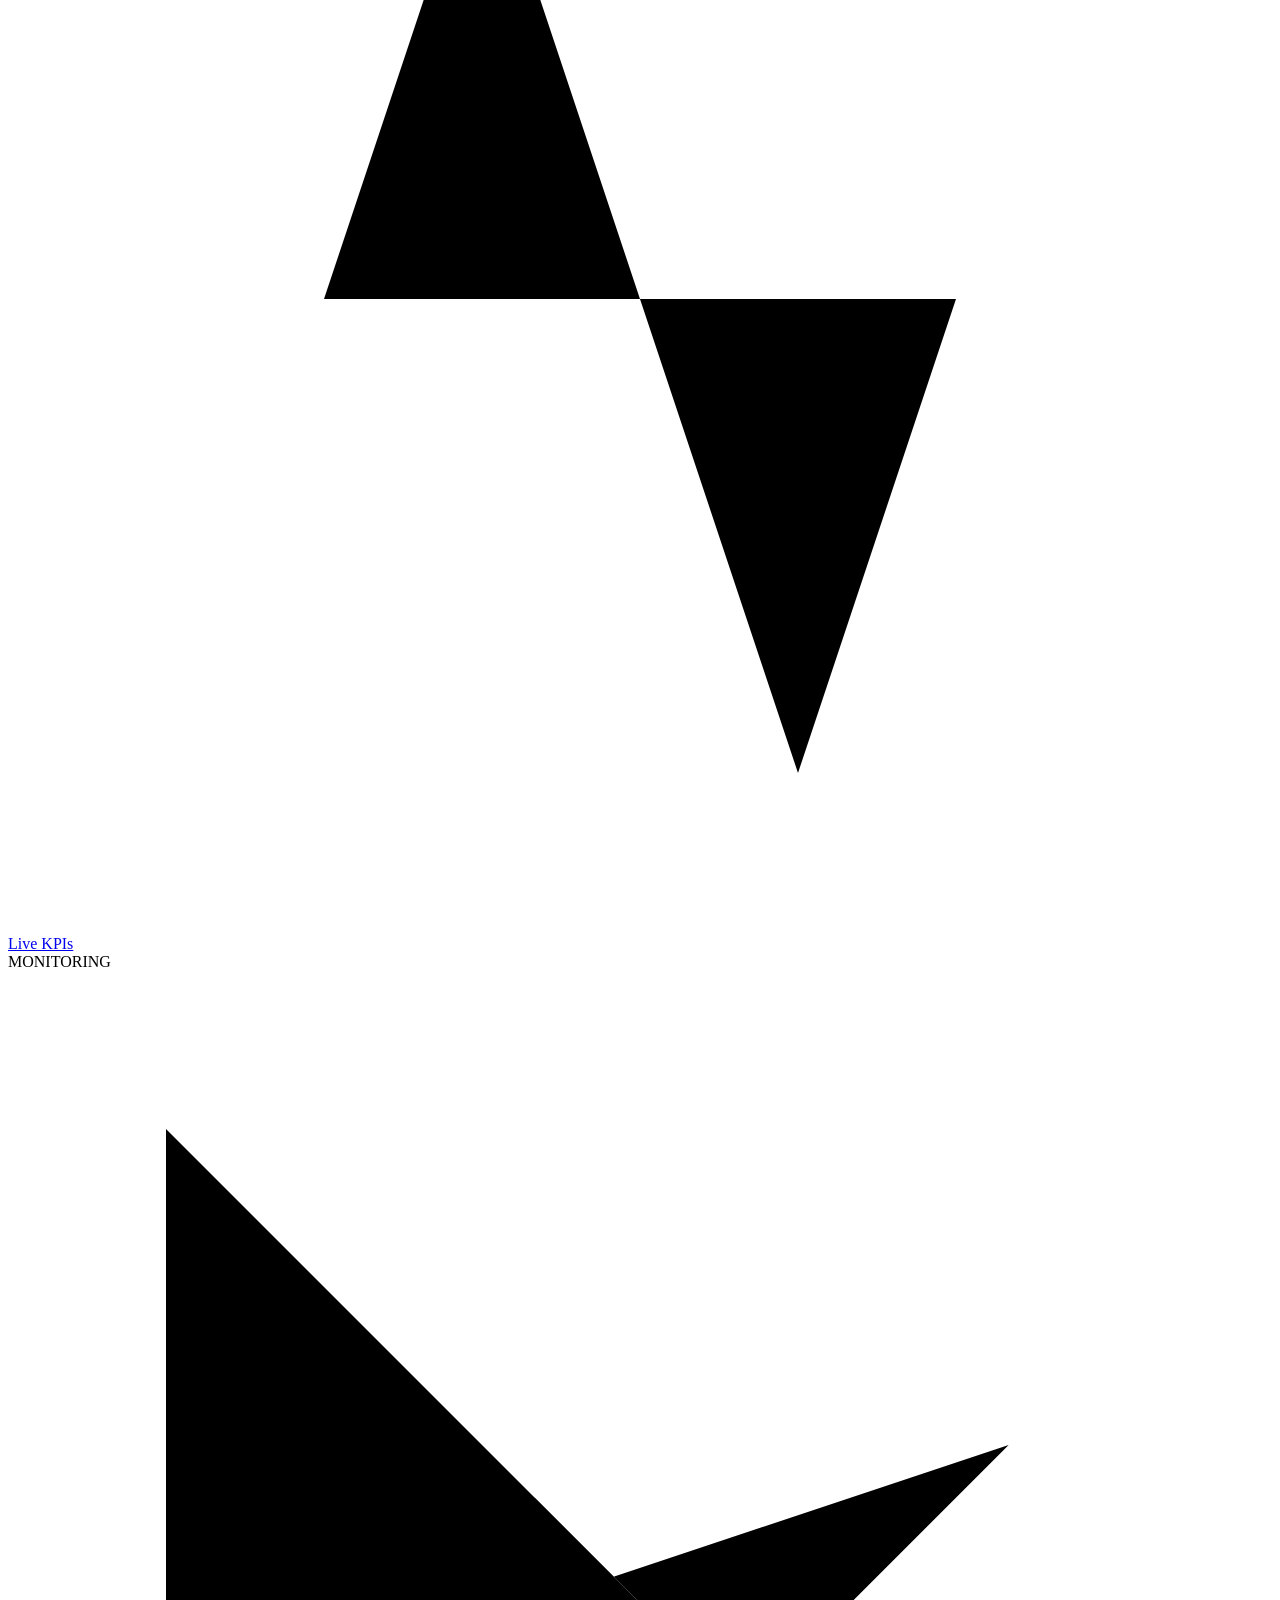
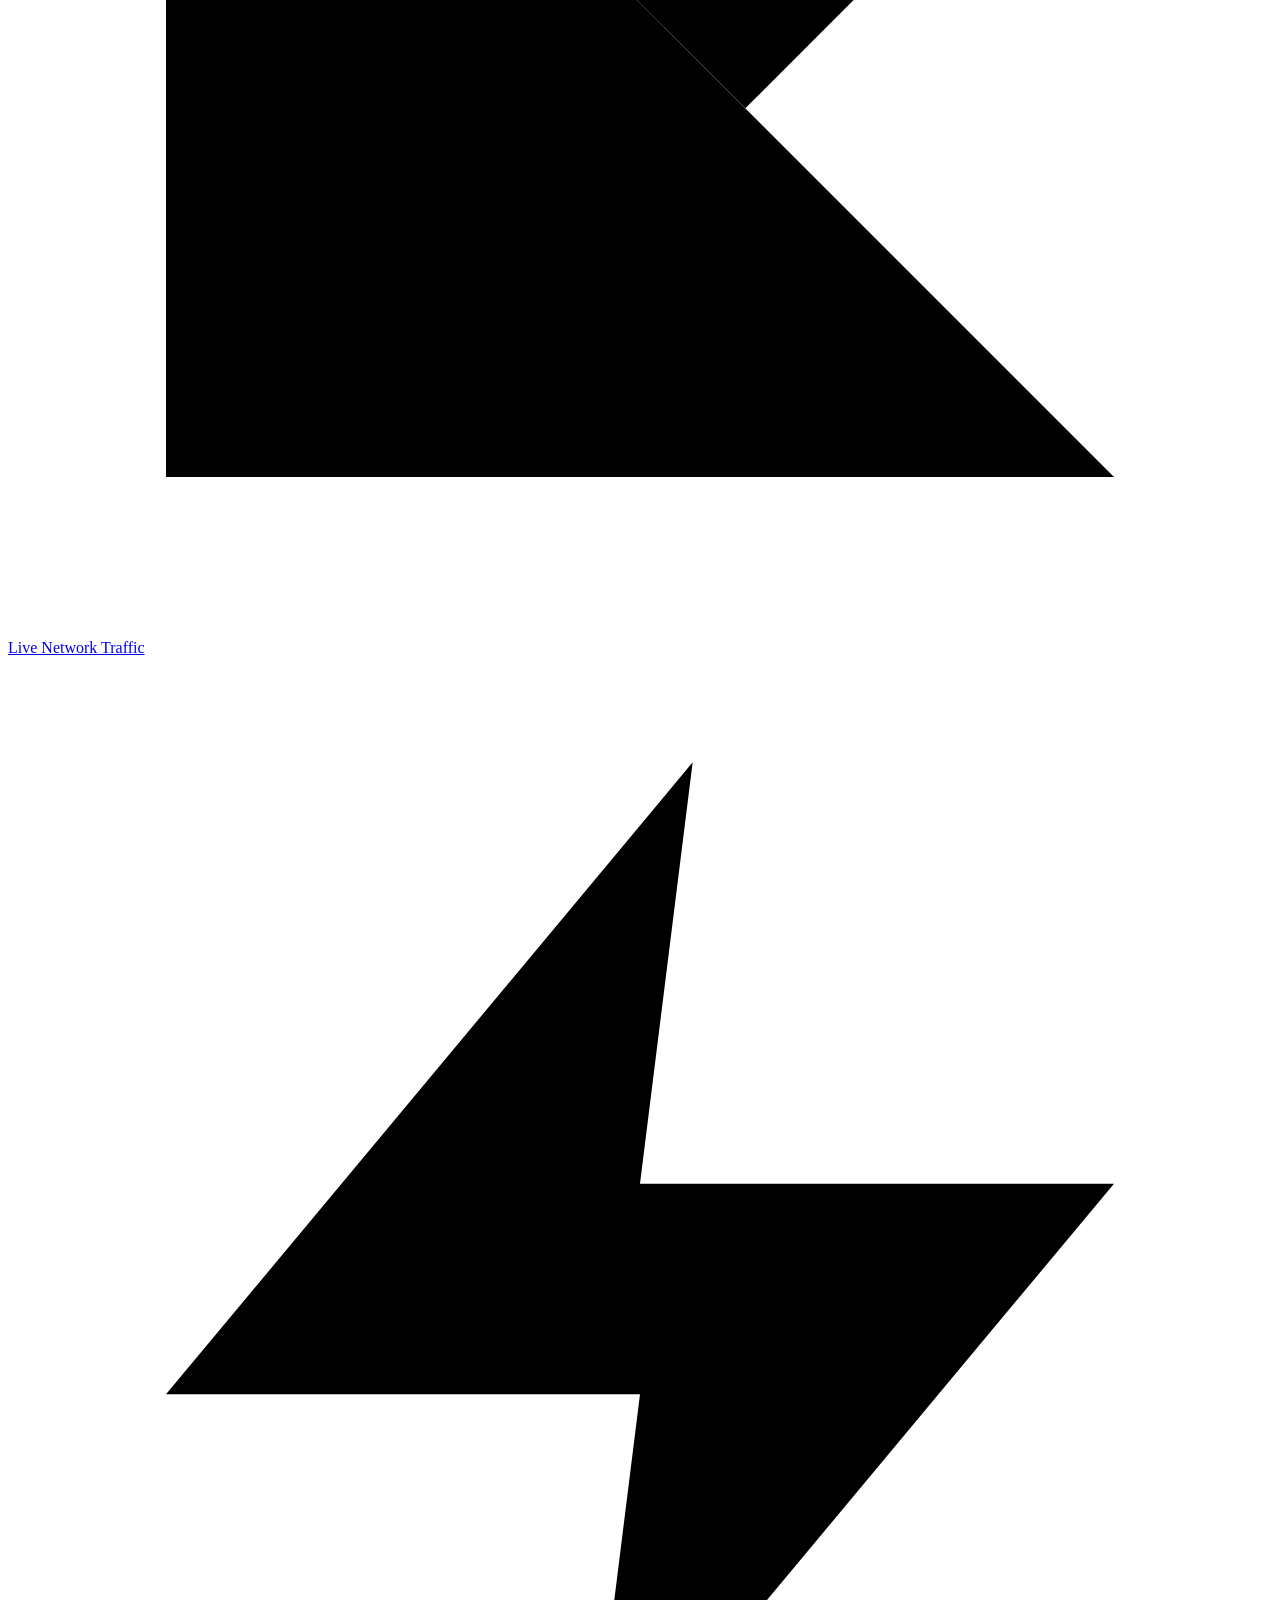
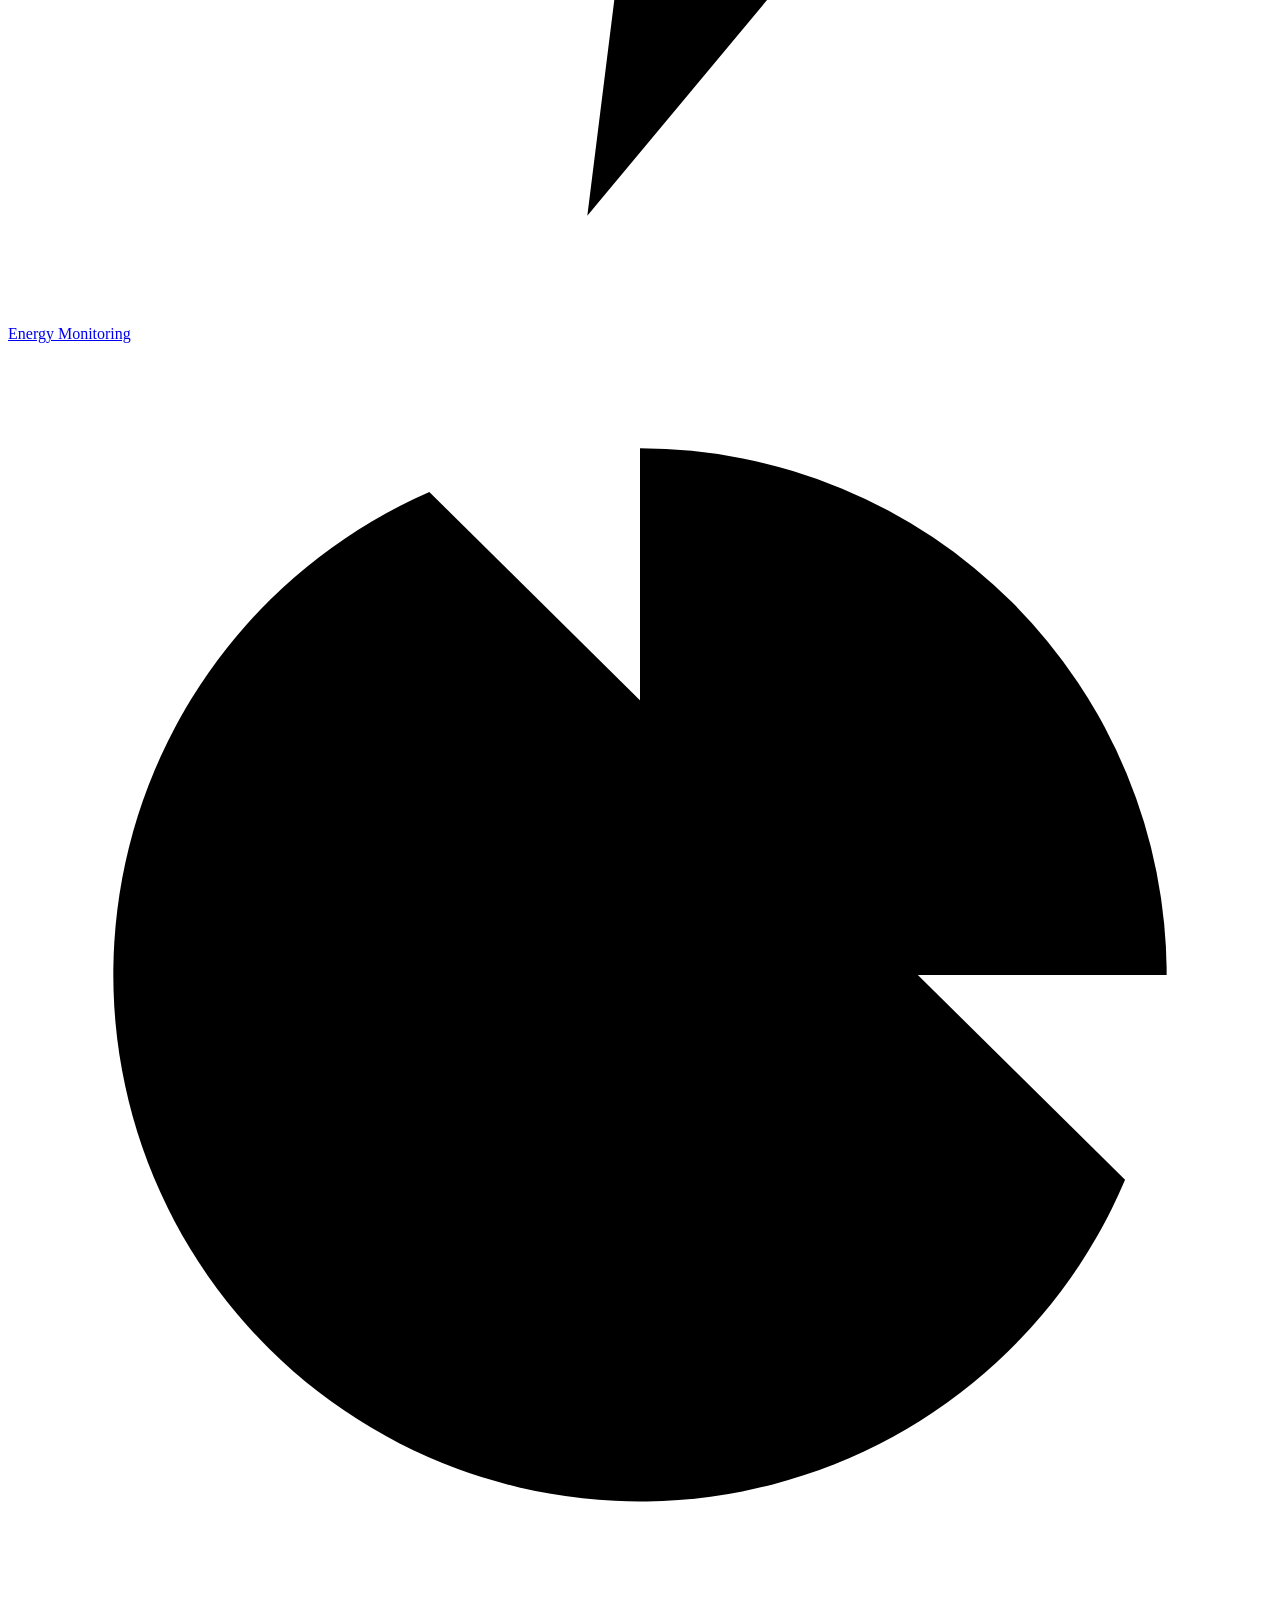
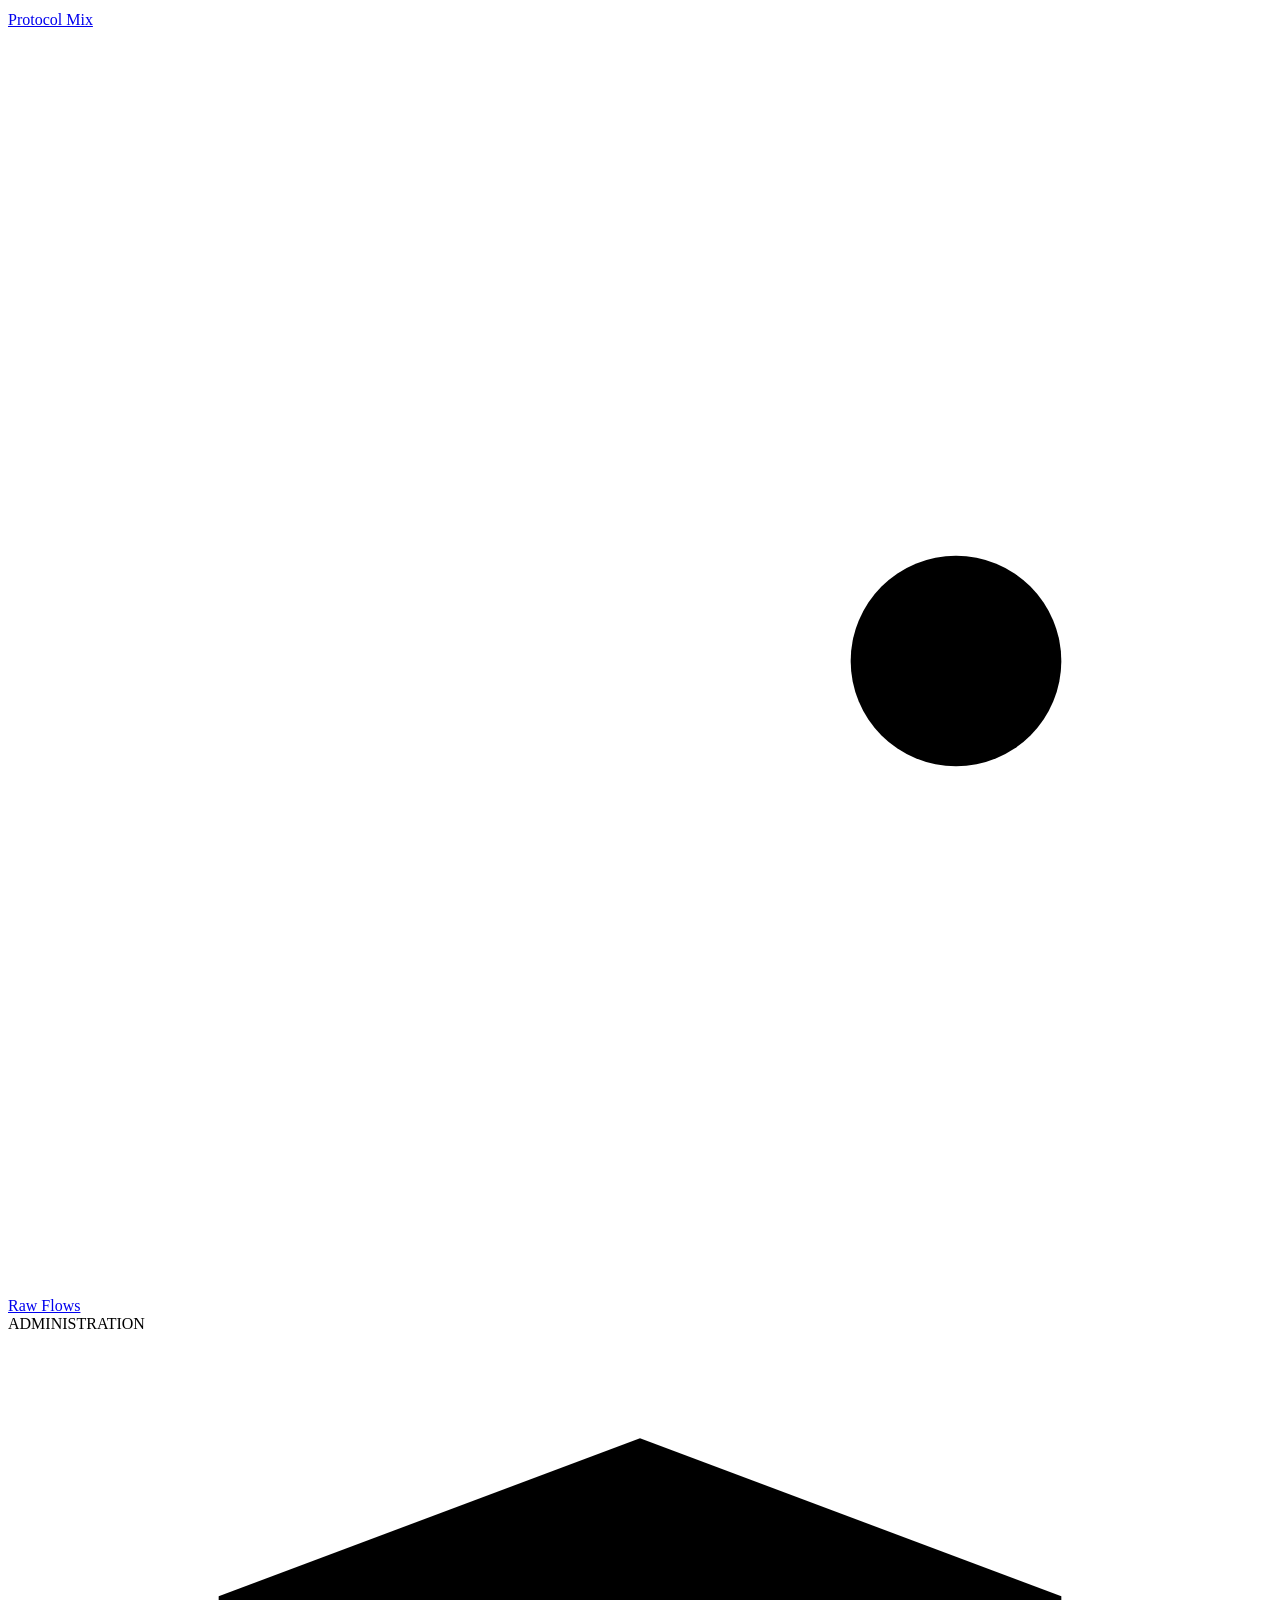
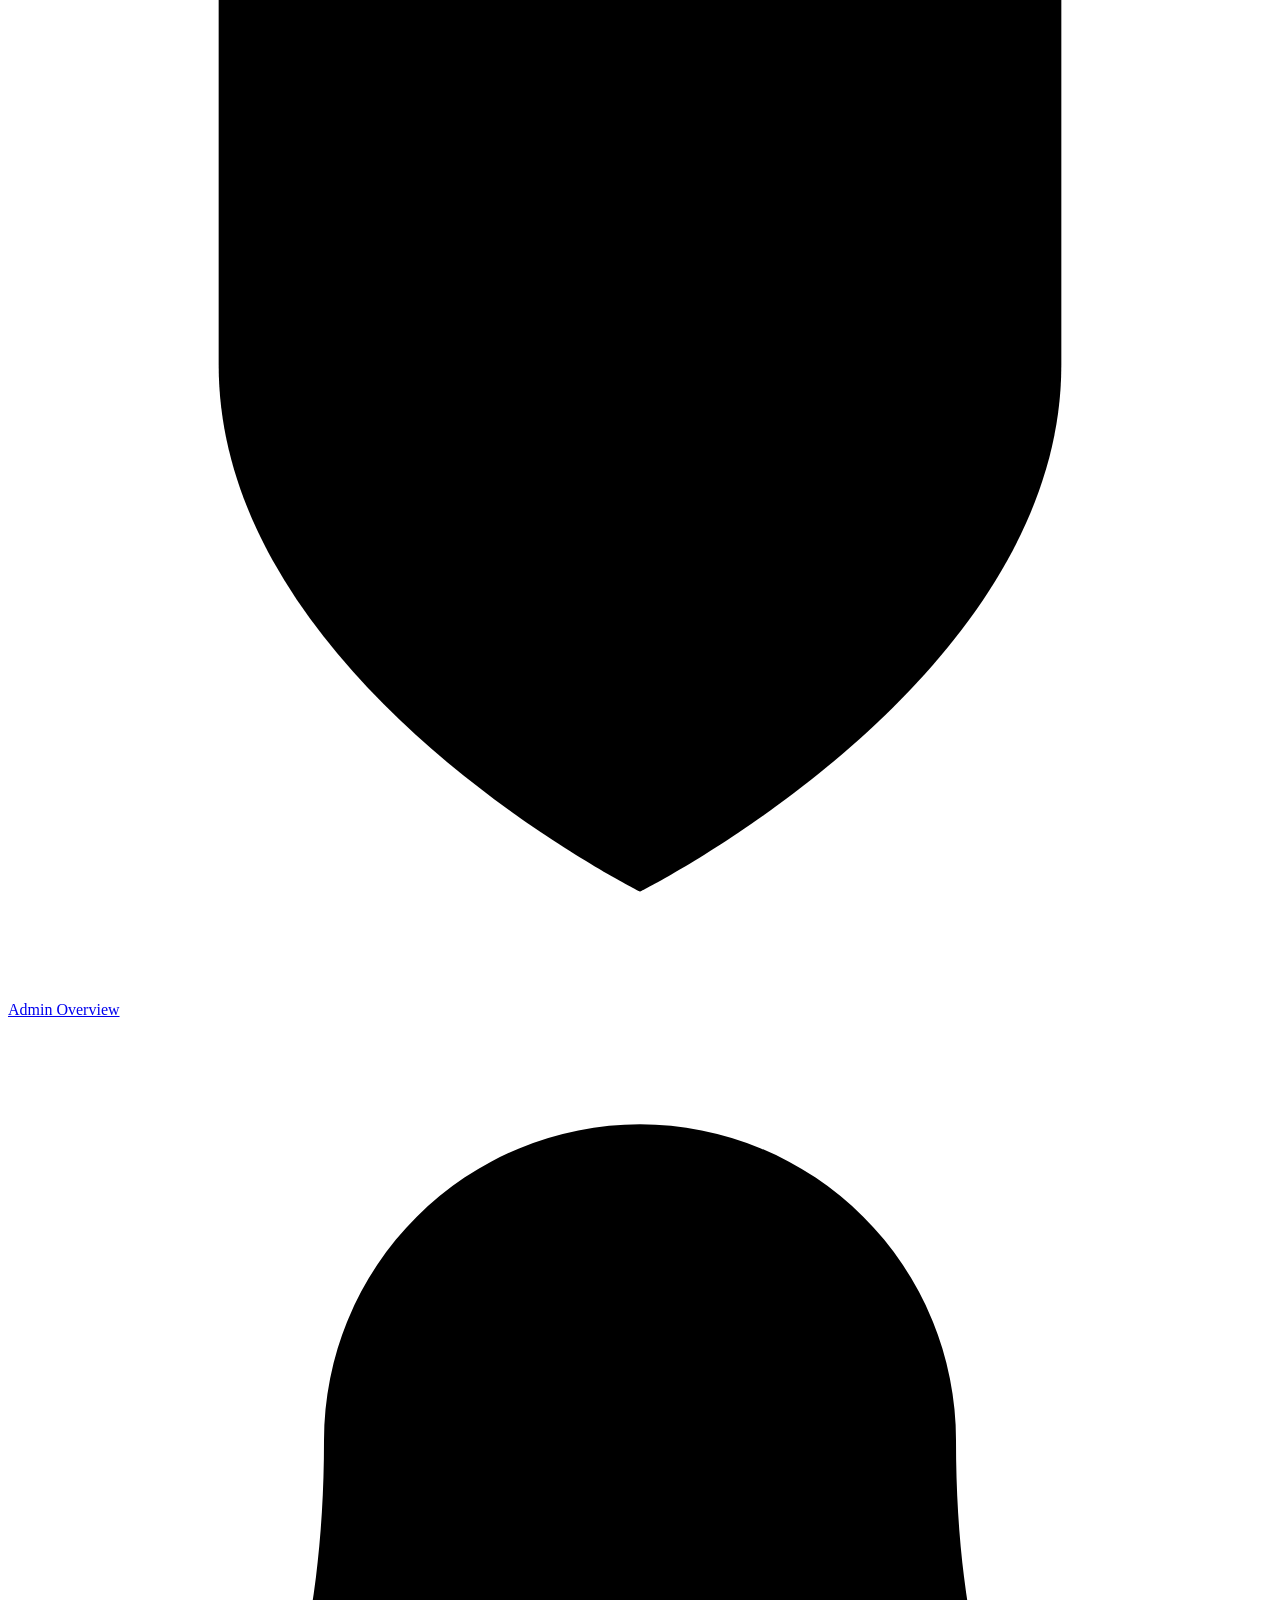
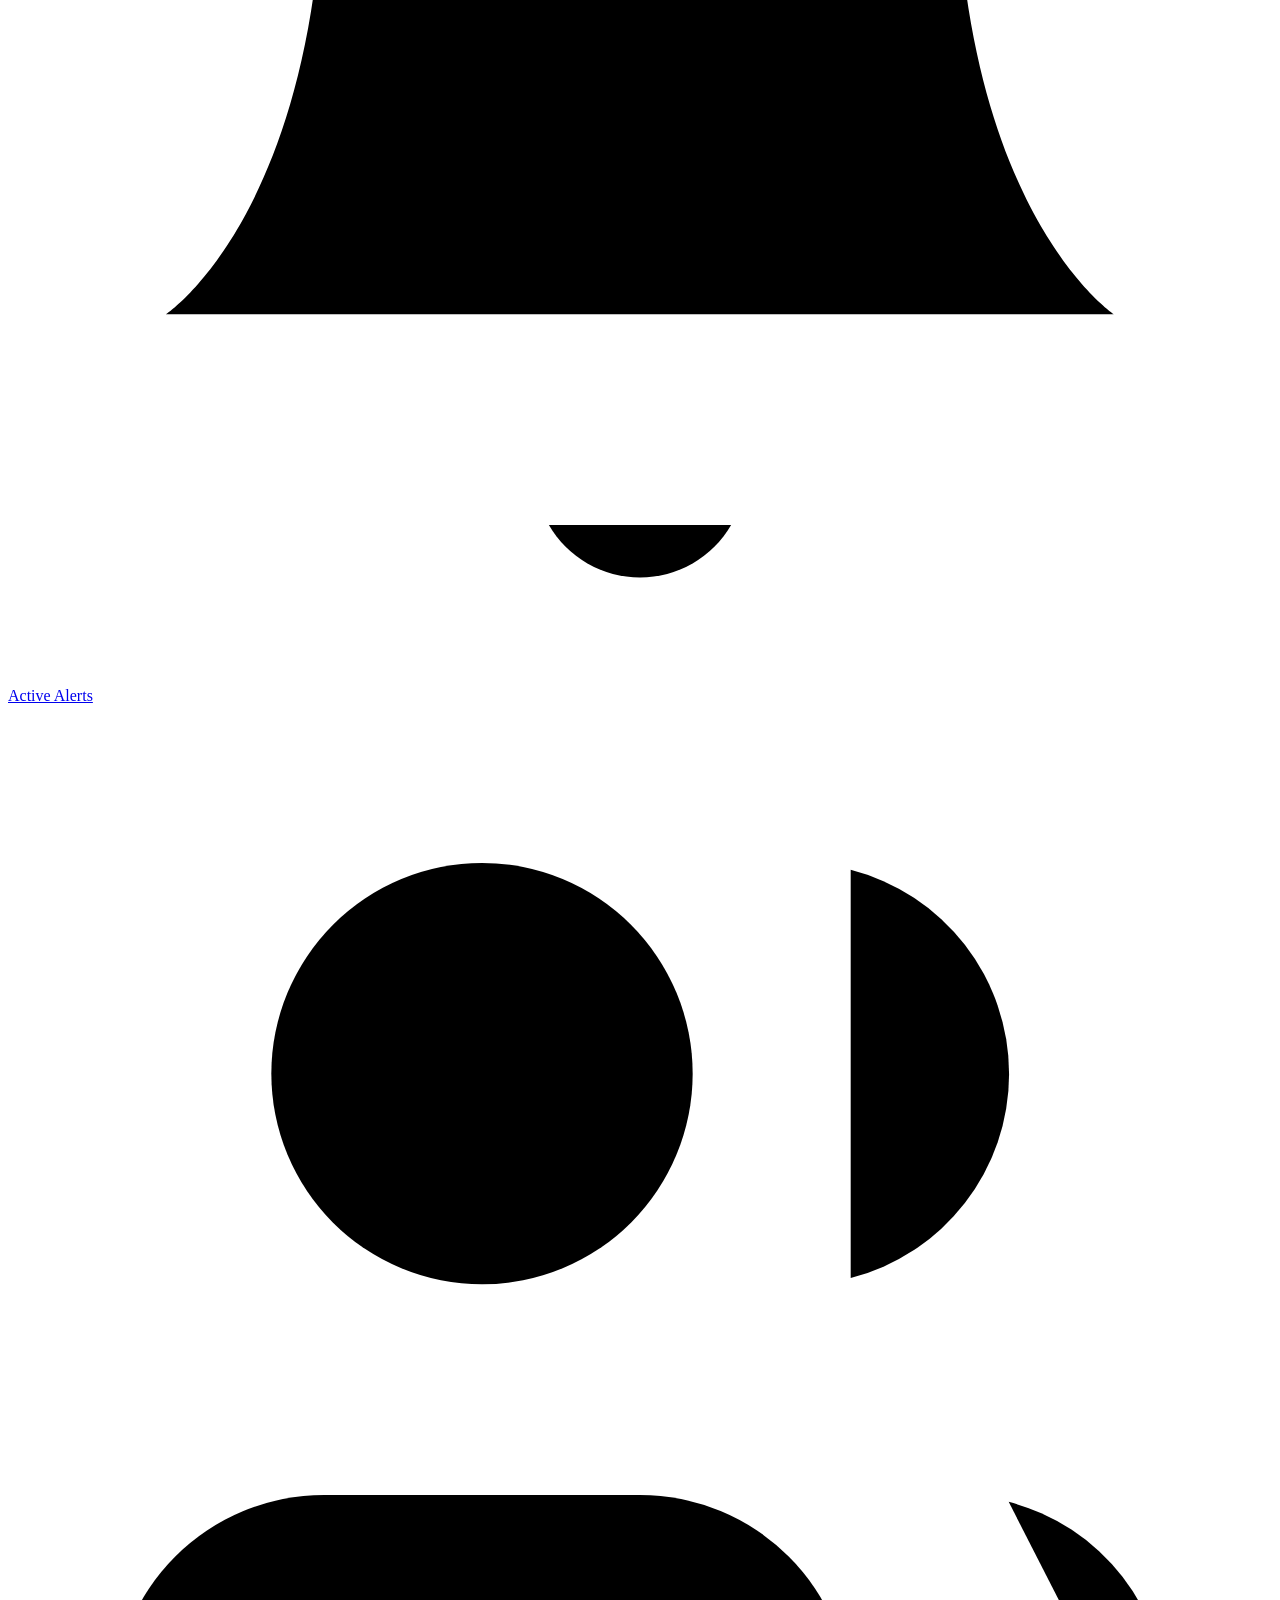
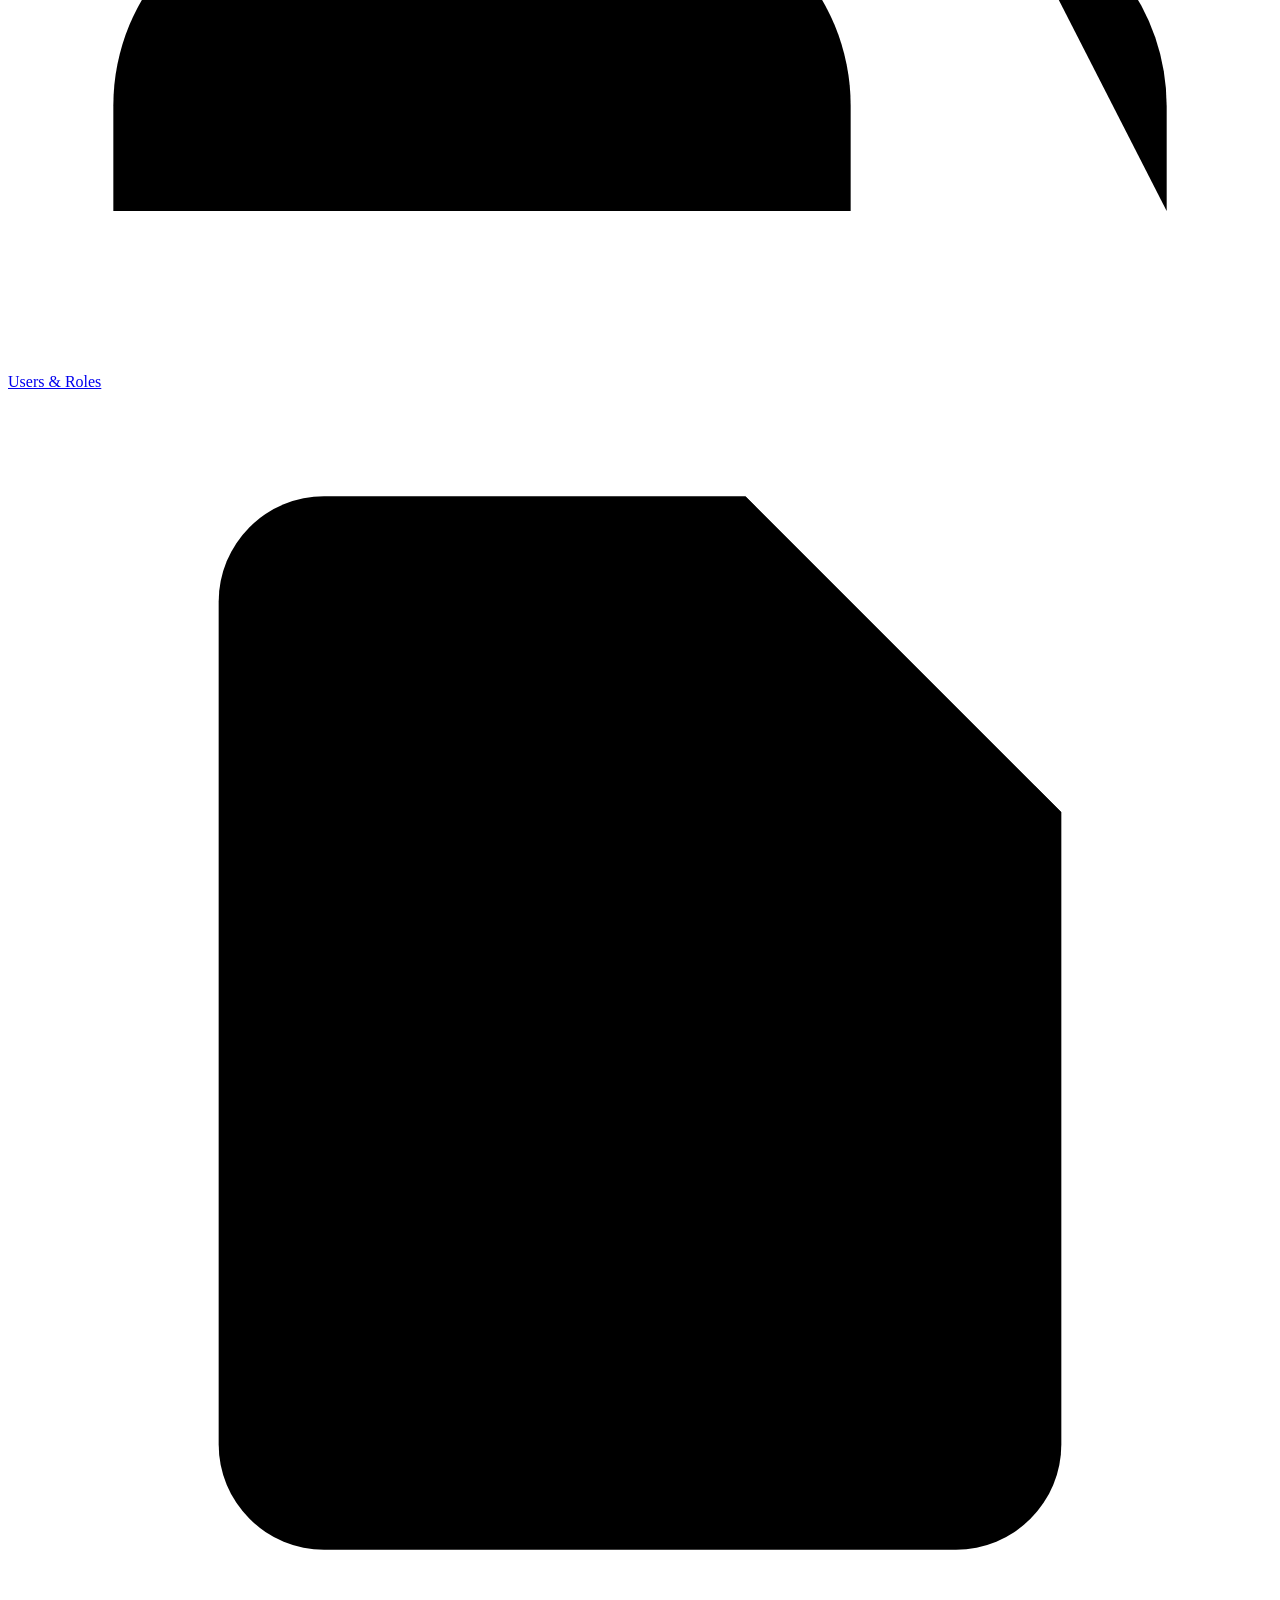
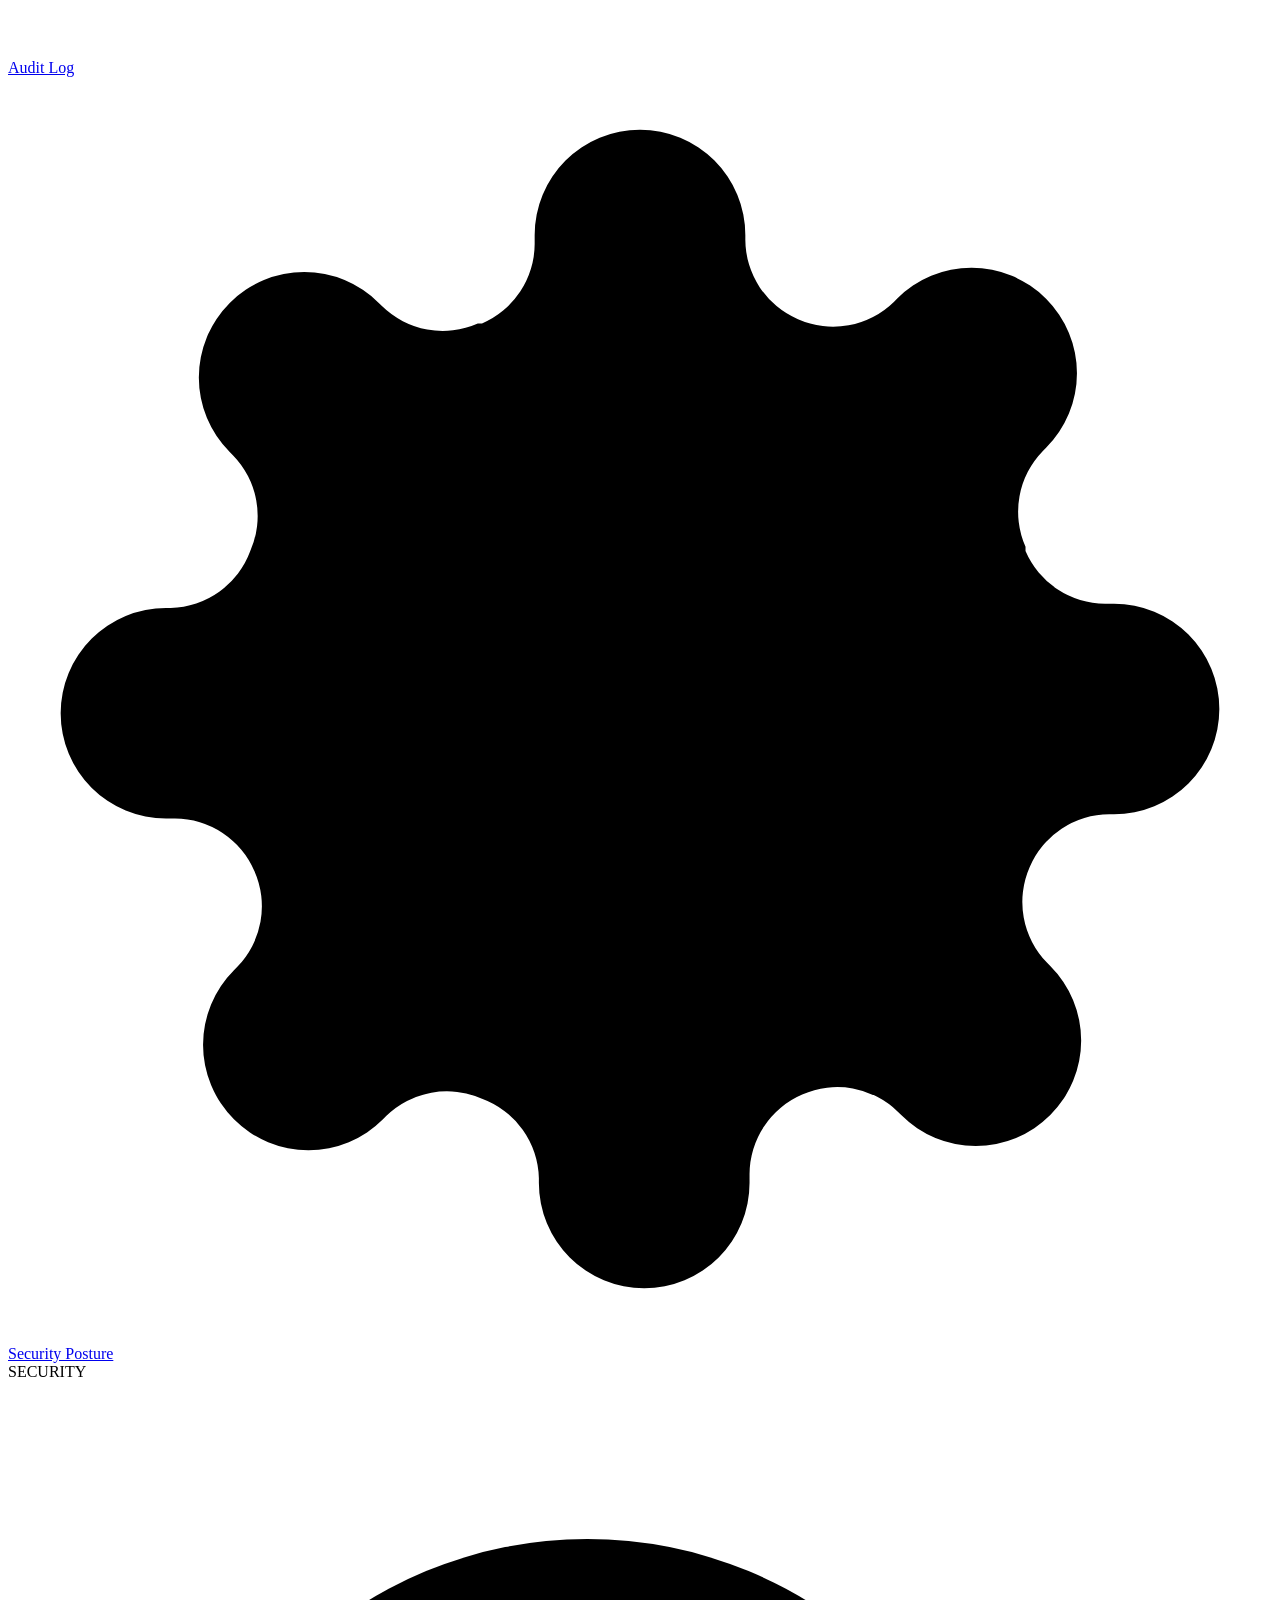
==== commit 7c53b724: "fix(hmi): strictly enforce login before dashboard access, remove 1-click launch and auto-redirect, a" ====
--- a/frontend/templates/index.html
+++ b/frontend/templates/index.html
@@ -141,15 +141,15 @@
 
             <a href="/api/export/telemetry.csv" download class="btn-header-tool" title="Quick CSV Export">
                 <svg viewBox="0 0 24 24" width="12" height="12" fill="none" stroke="currentColor" stroke-width="2" stroke-linecap="round" stroke-linejoin="round" aria-hidden="true"><path d="M21 15v4a2 2 0 0 1-2 2H5a2 2 0 0 1-2-2v-4"/><polyline points="7 10 12 15 17 10"/><line x1="12" y1="15" x2="12" y2="3"/></svg>
-                <span>Export CSV</span>
+                <span>Export</span>
             </a>
 
             <a href="#sec-controls" class="btn-header-tool" title="Jump to in-page Attack Simulator" onclick="const el=document.getElementById('sec-controls');if(el){el.scrollIntoView({behavior:'smooth'});}return false;">
                 <svg viewBox="0 0 24 24" width="12" height="12" fill="none" stroke="currentColor" stroke-width="2" stroke-linecap="round" stroke-linejoin="round" aria-hidden="true"><polygon points="12 2 15.09 8.26 22 9.27 17 14.14 18.18 21.02 12 17.77 5.82 21.02 7 14.14 2 9.27 8.91 8.26 12 2"/></svg>
-                <span>Simulator ↓</span>
+                <span>Sim ↓</span>
             </a>
 
-            <a href="/attacker" class="btn-header-tool btn-header-remote" title="Open Dedicated AICG Attacker Console" onclick="window.location.href='/attacker'; return false;">
+            <a href="/attacker" class="btn-header-tool btn-header-remote" id="navBtnAttacker" title="Open Dedicated AICG Attacker Console" onclick="window.location.href='/attacker'; return false;">
                 <svg viewBox="0 0 24 24" width="12" height="12" fill="none" stroke="currentColor" stroke-width="2" stroke-linecap="round" stroke-linejoin="round" aria-hidden="true"><rect x="4" y="4" width="16" height="16" rx="2" ry="2"/><polyline points="9 10 12 13 9 16"/><line x1="14" y1="16" x2="16" y2="16"/></svg>
                 <span>⚡ Attacker Console</span>
             </a>
